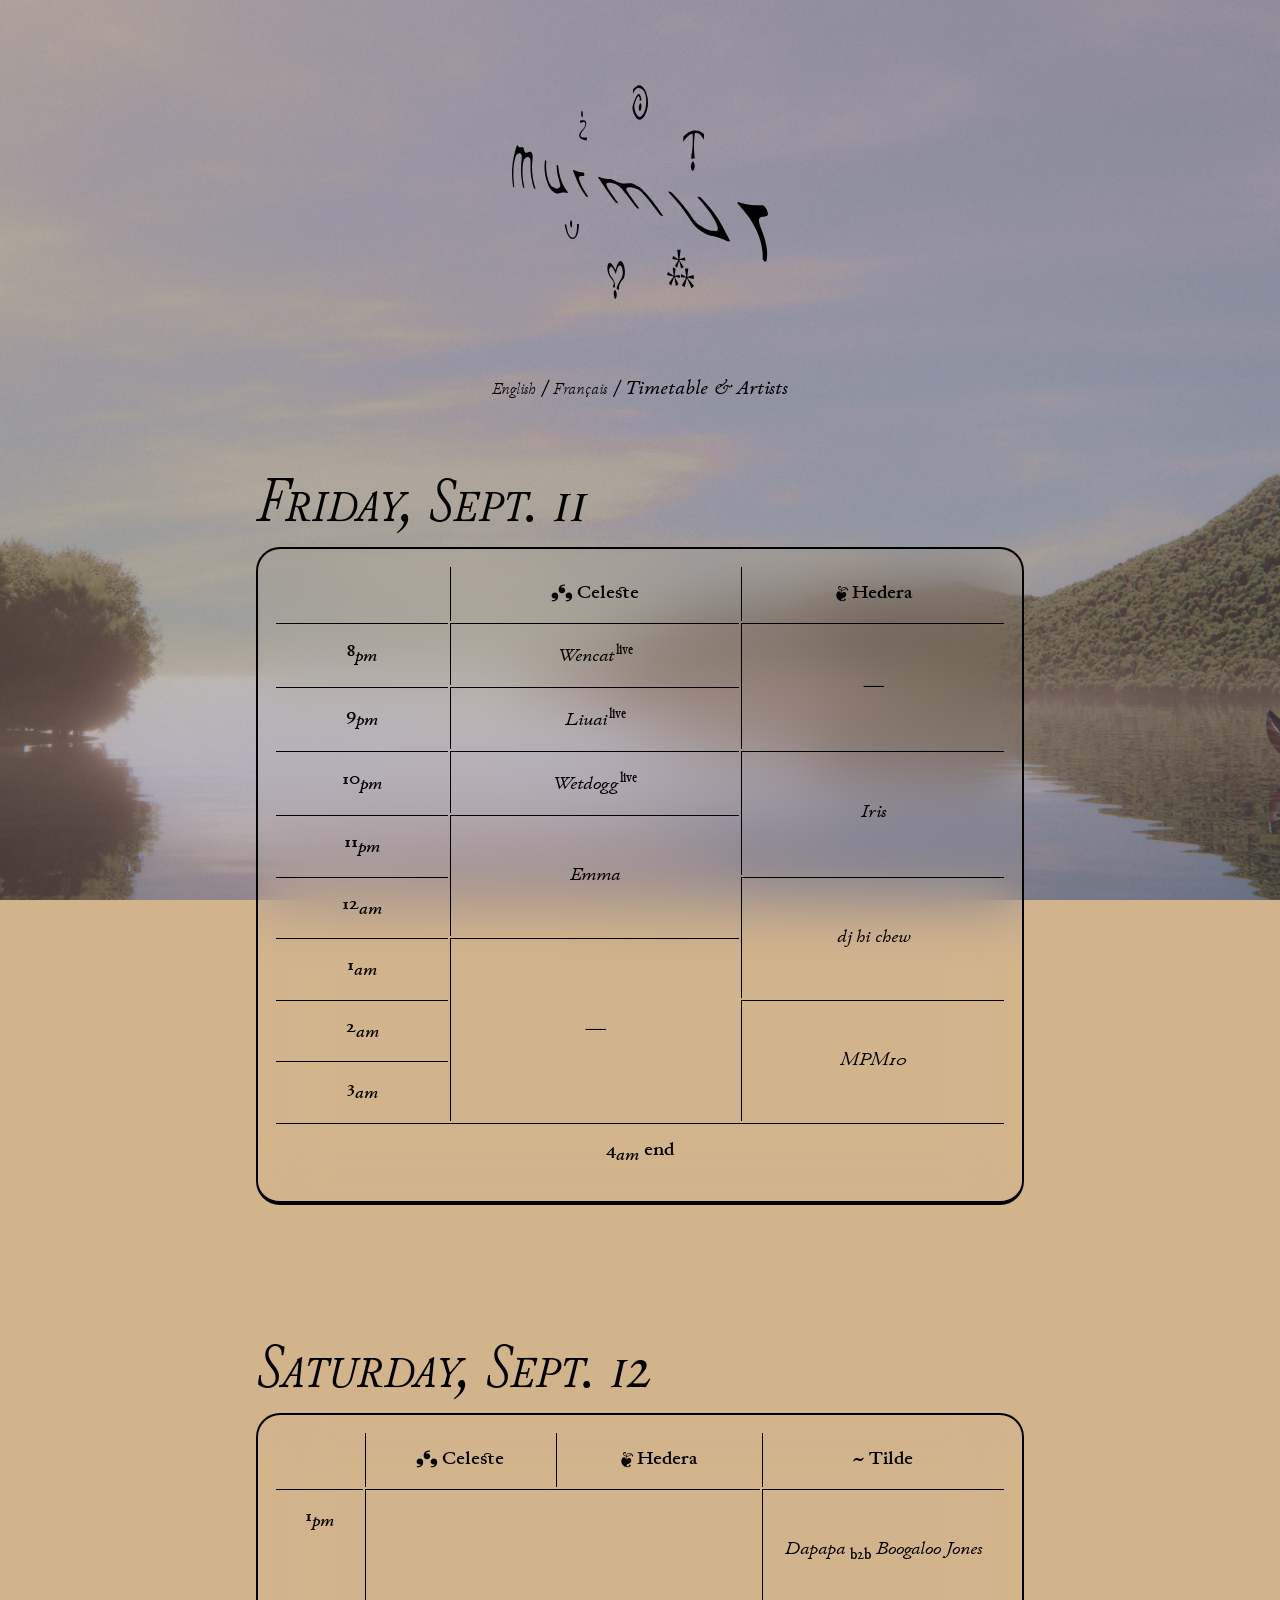
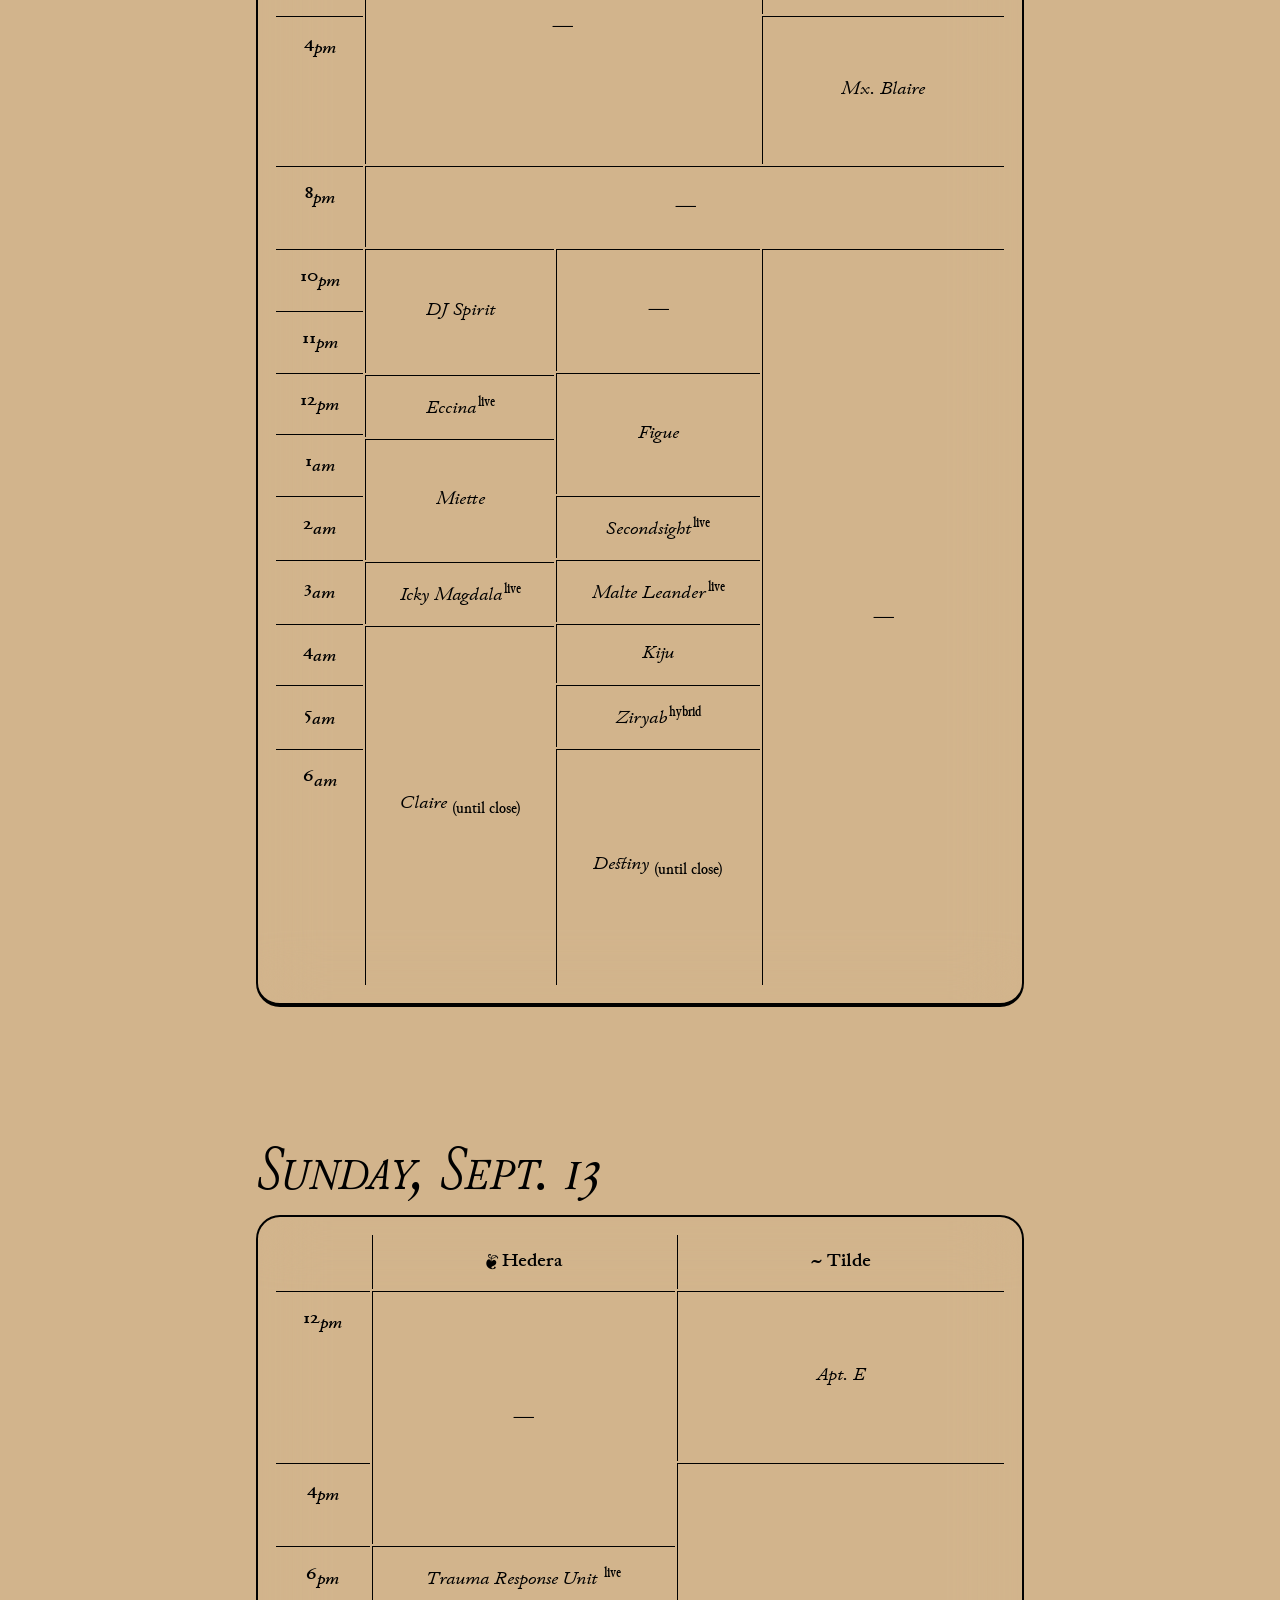
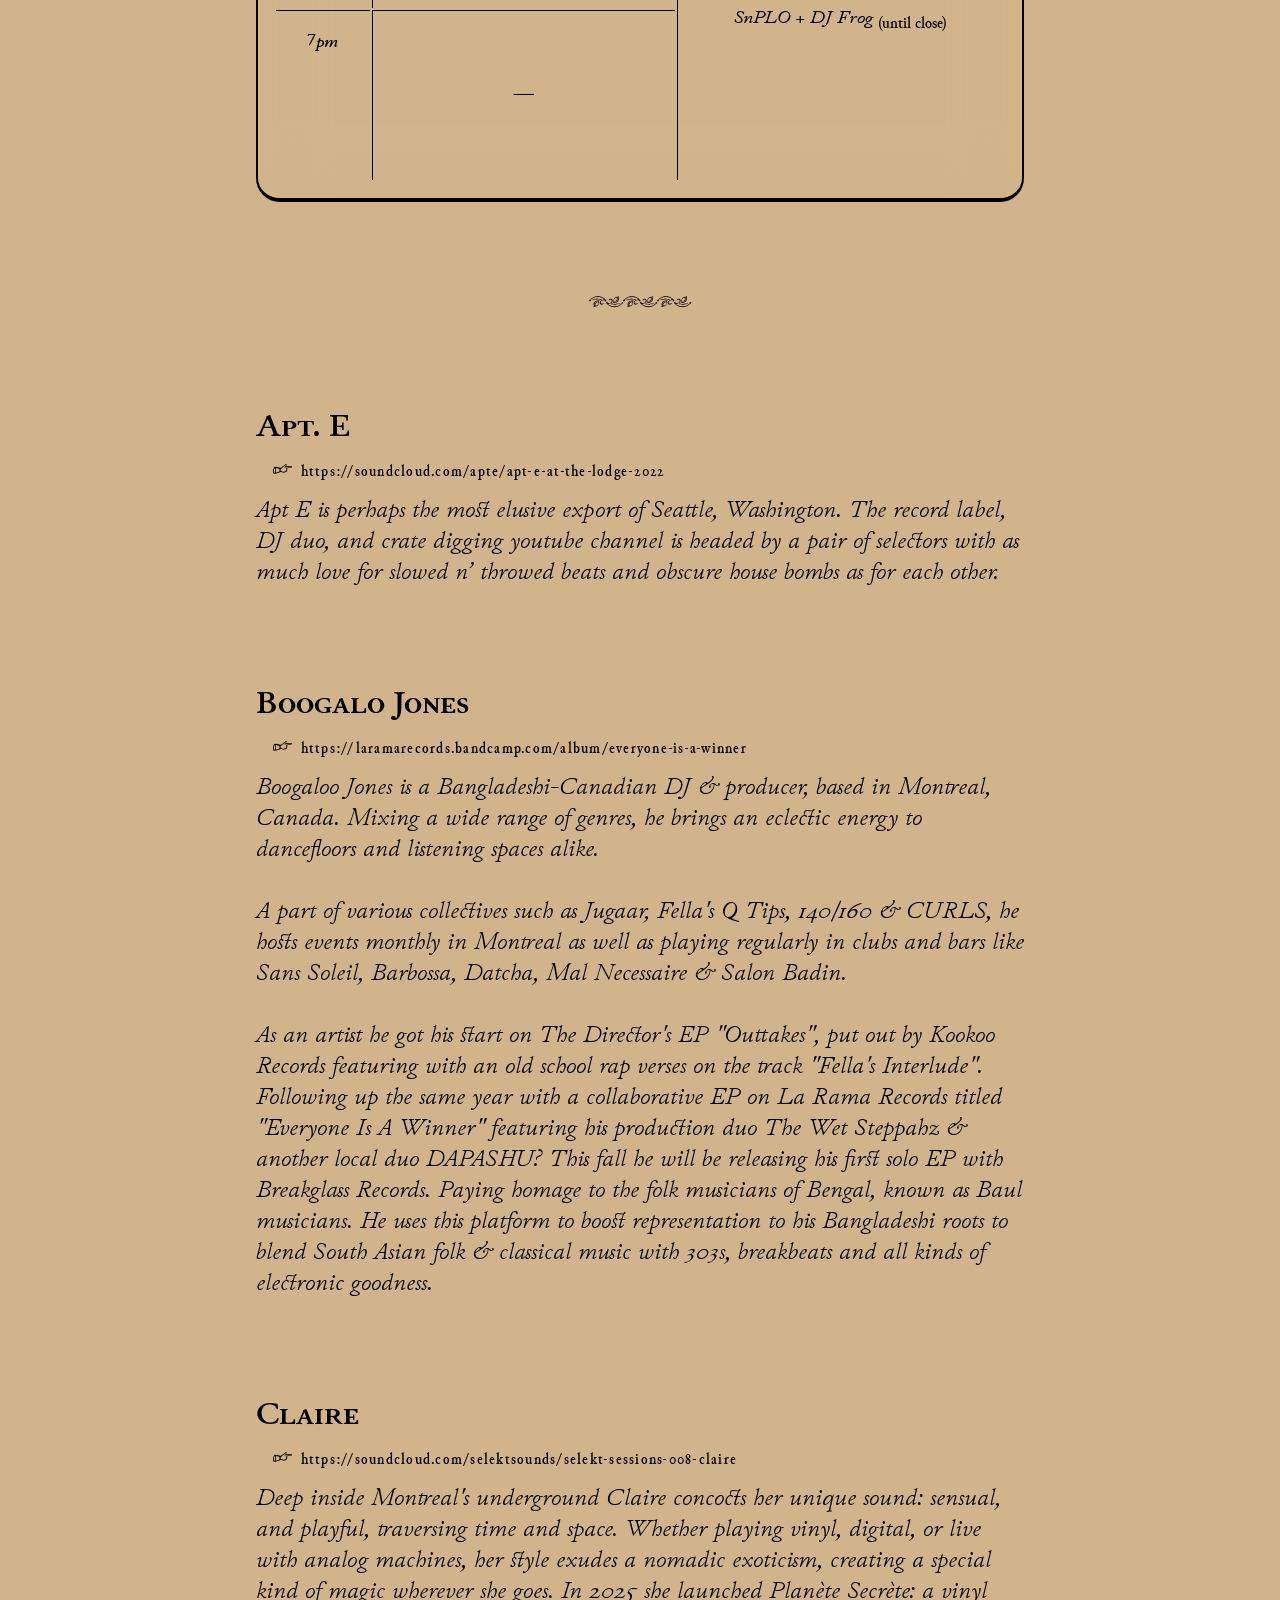
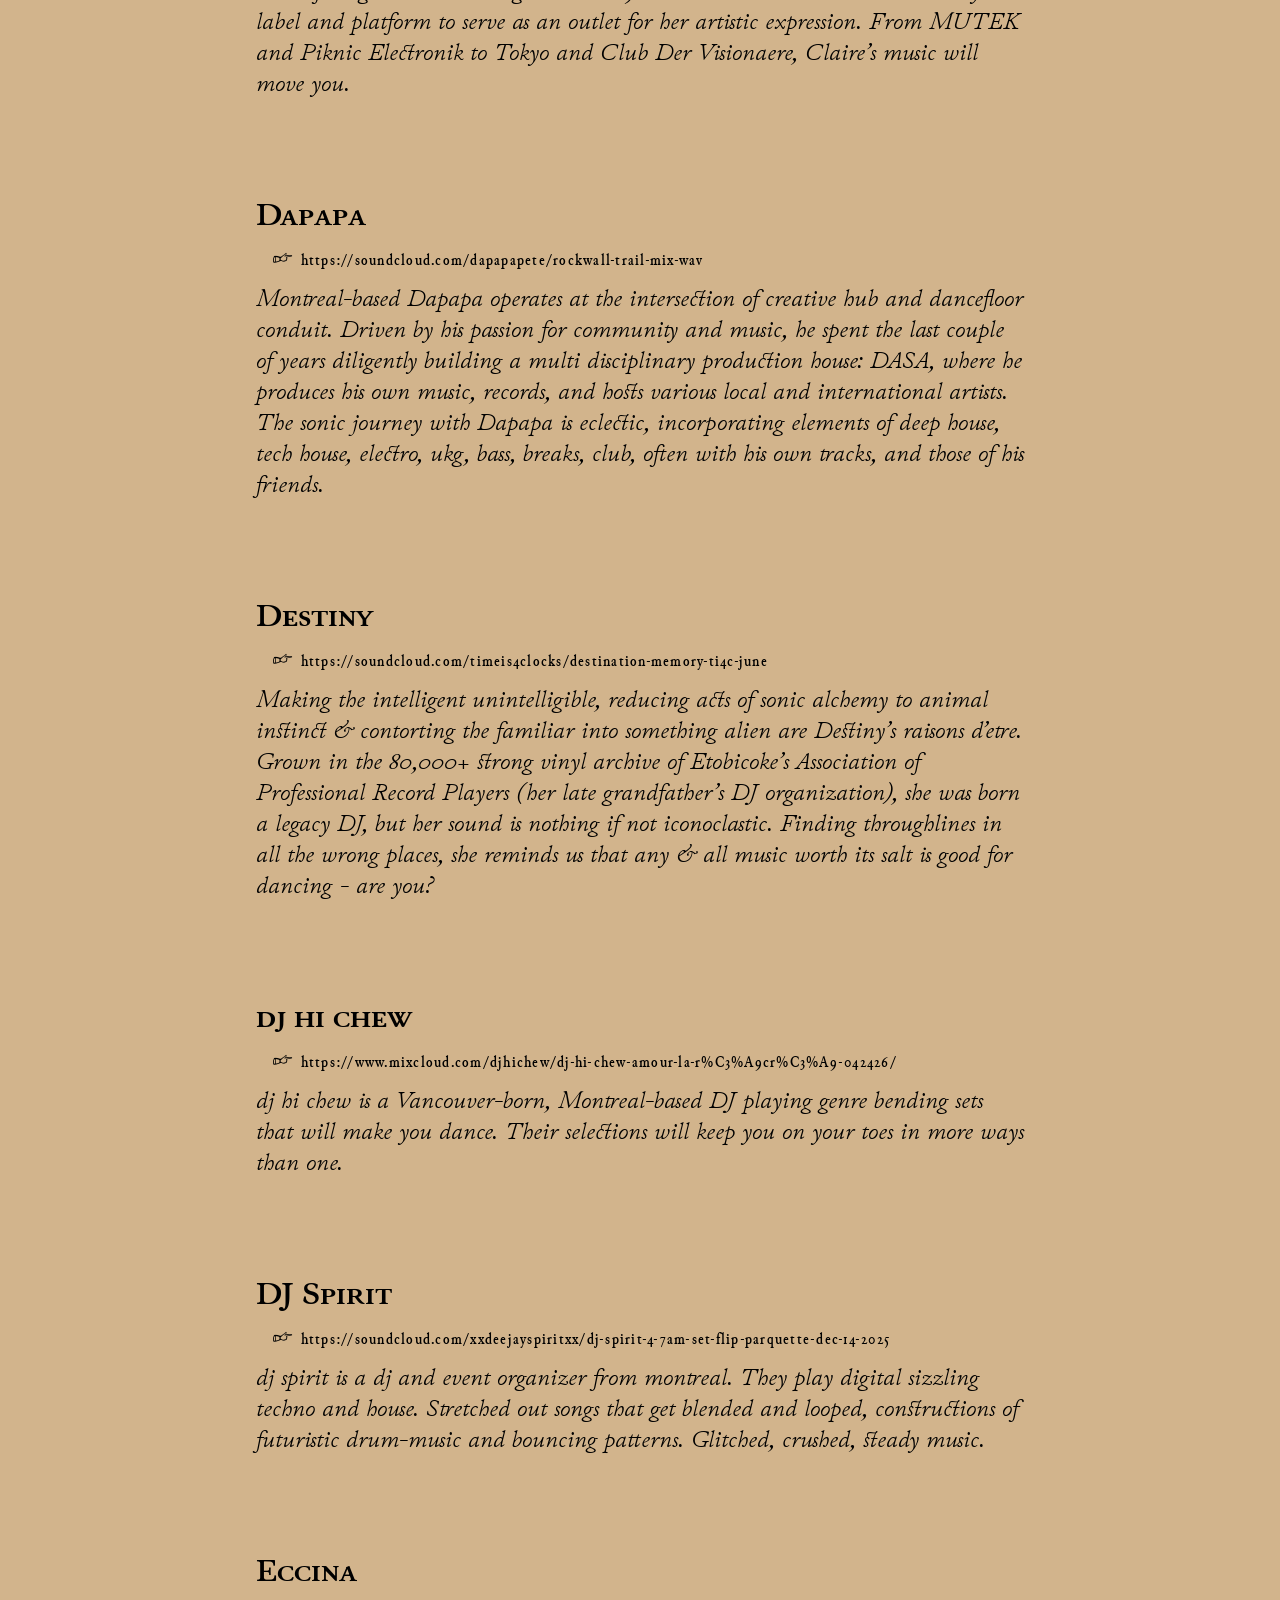
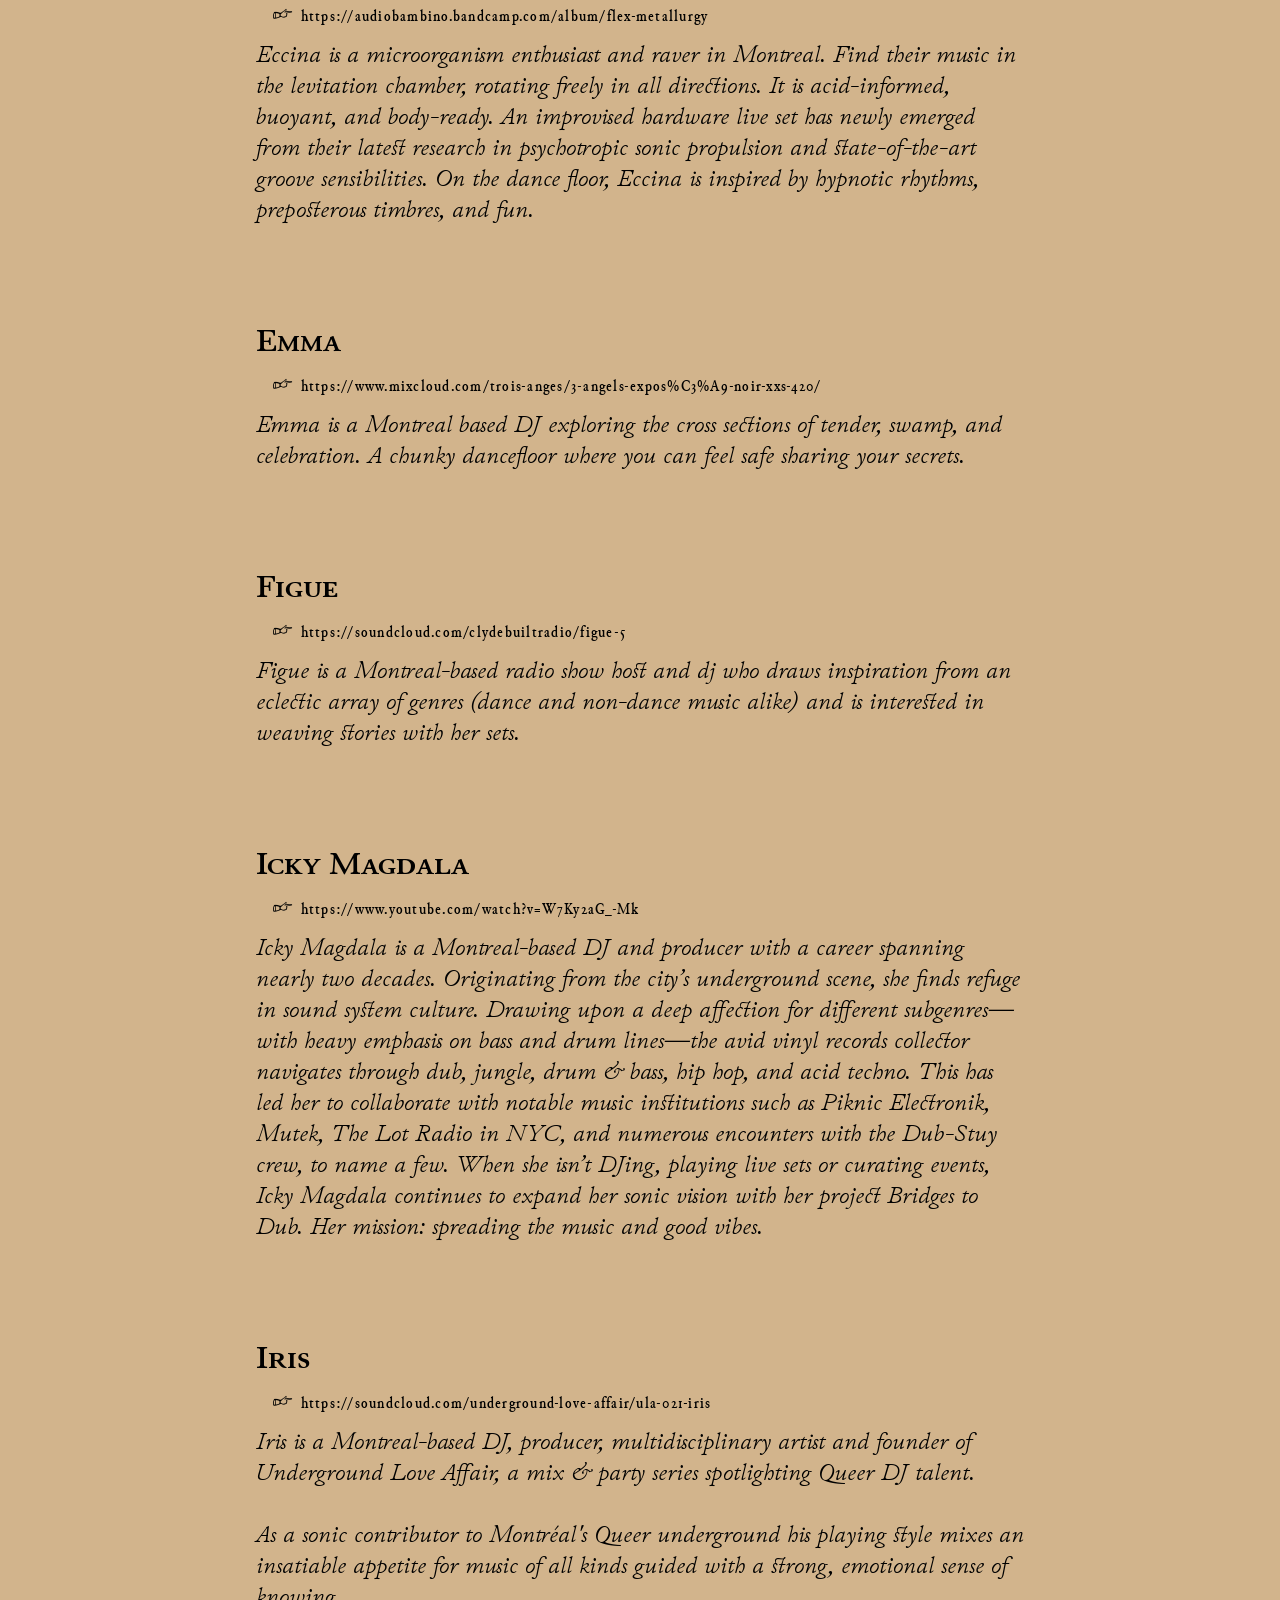
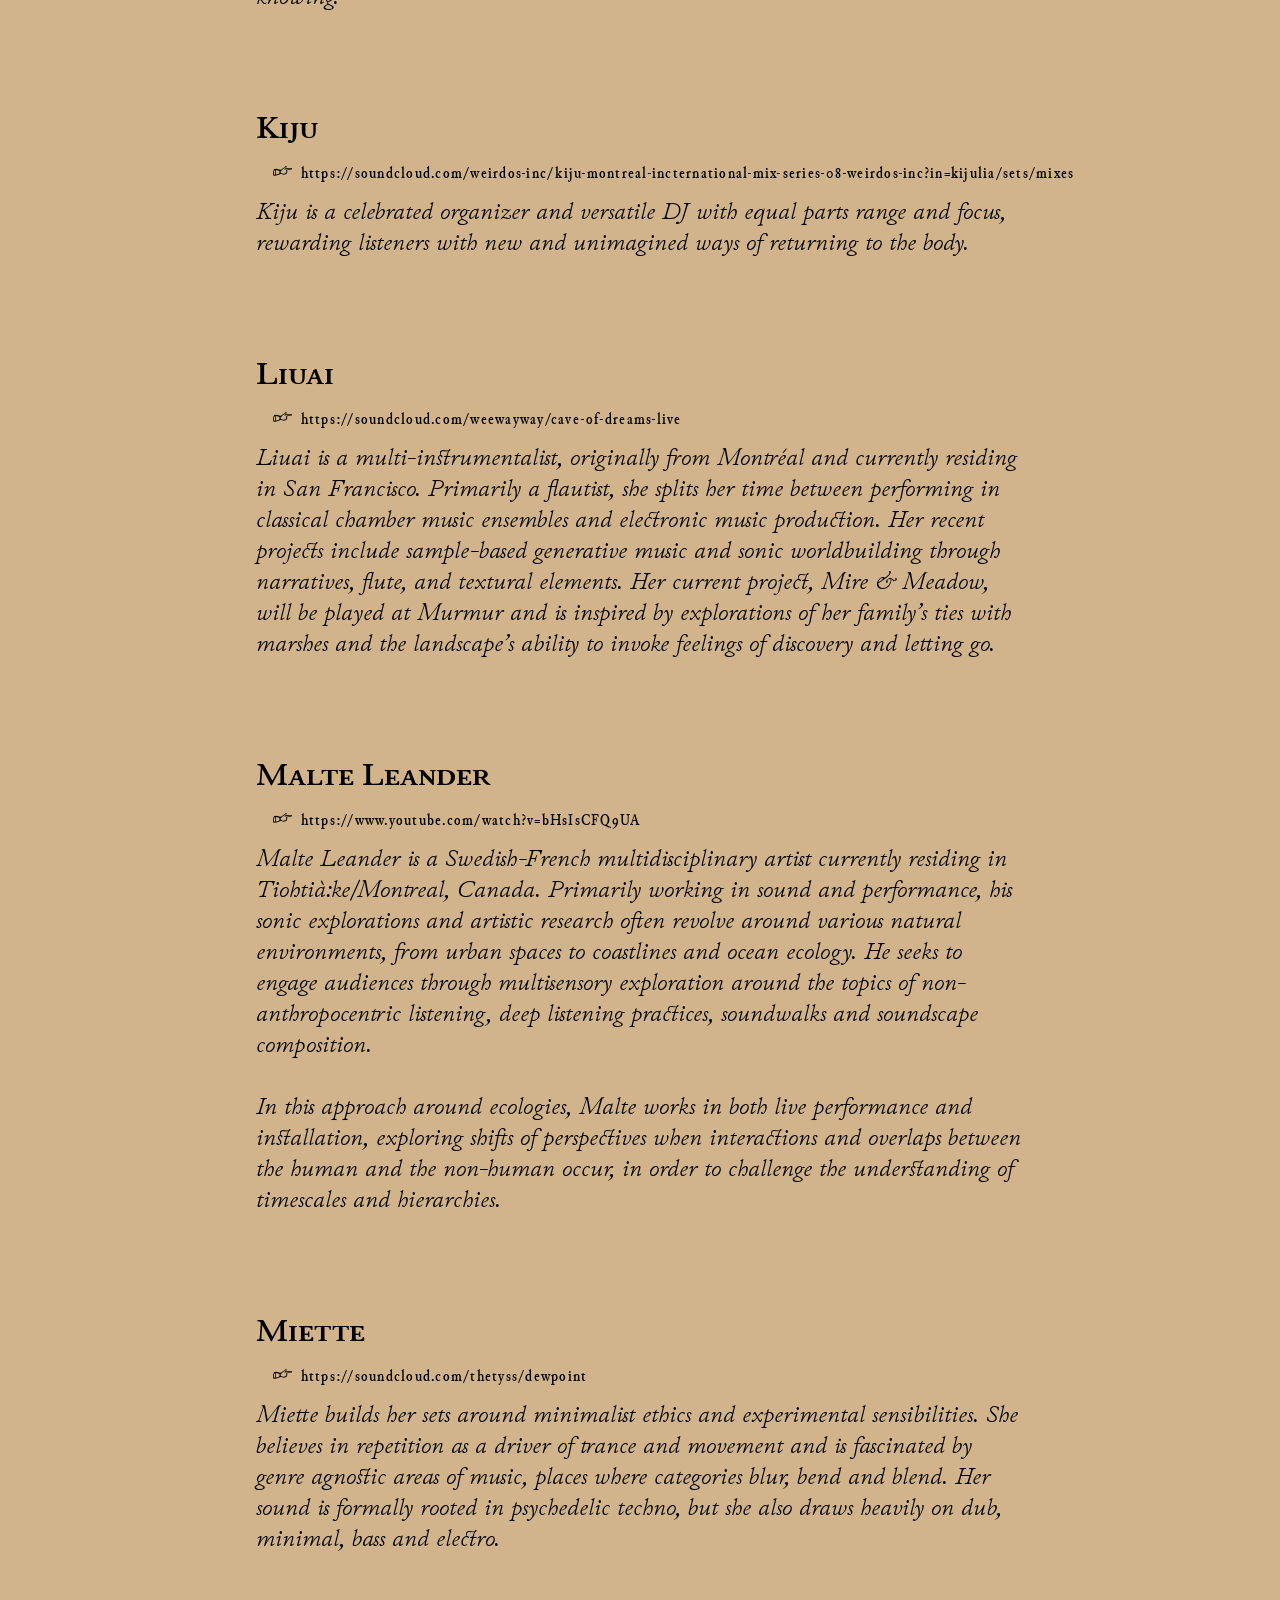
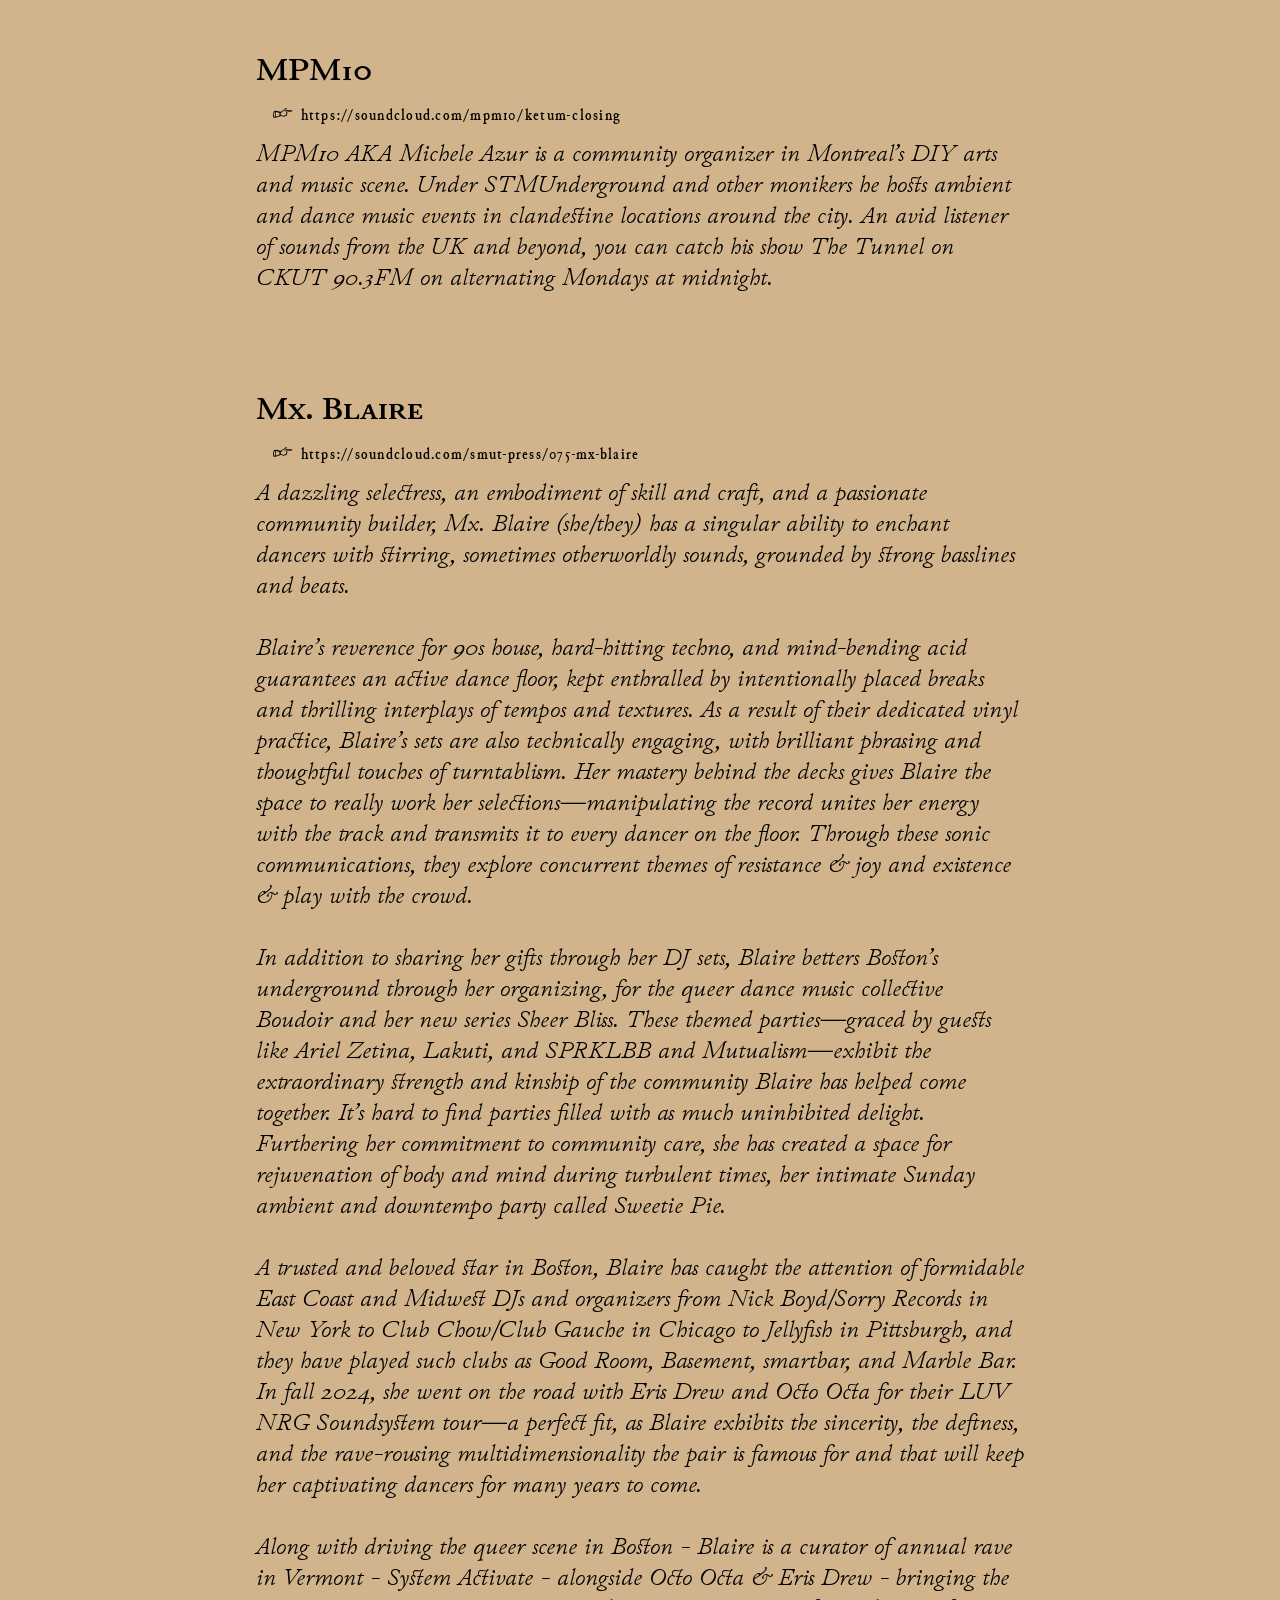
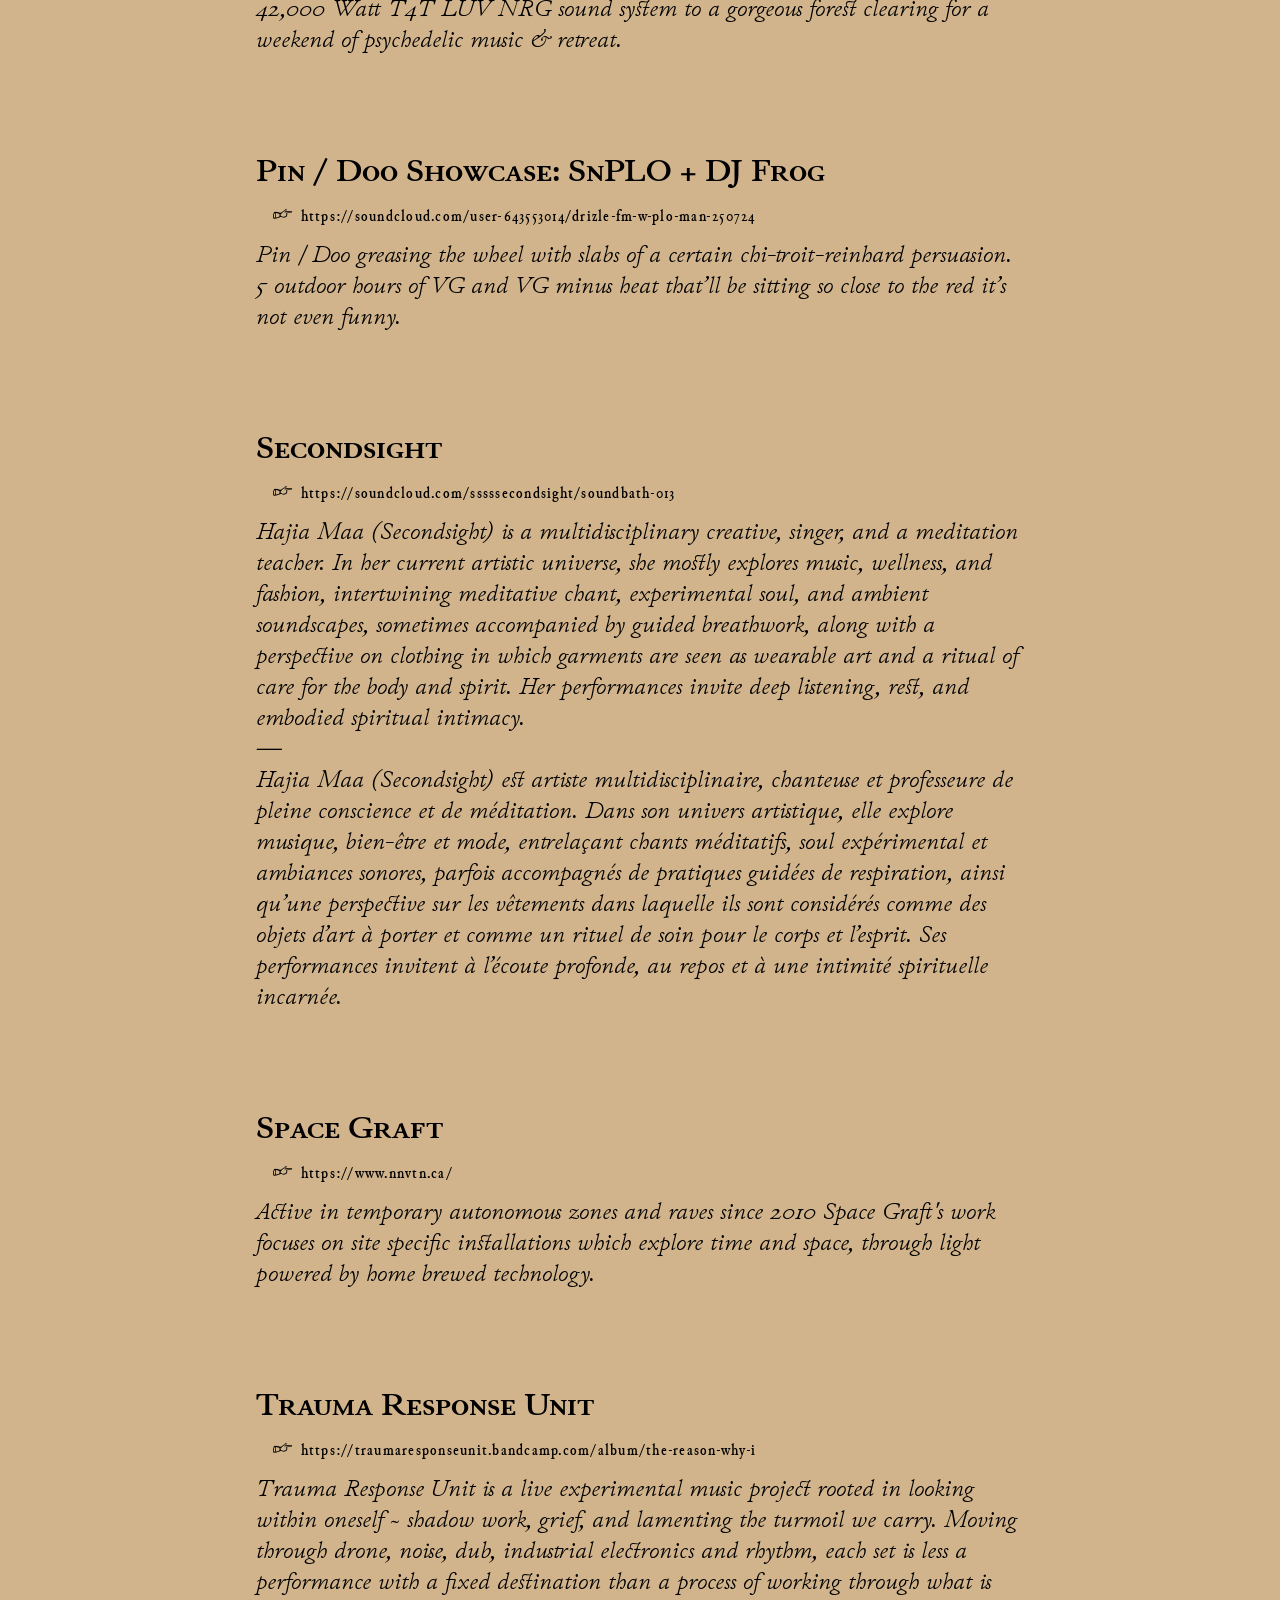
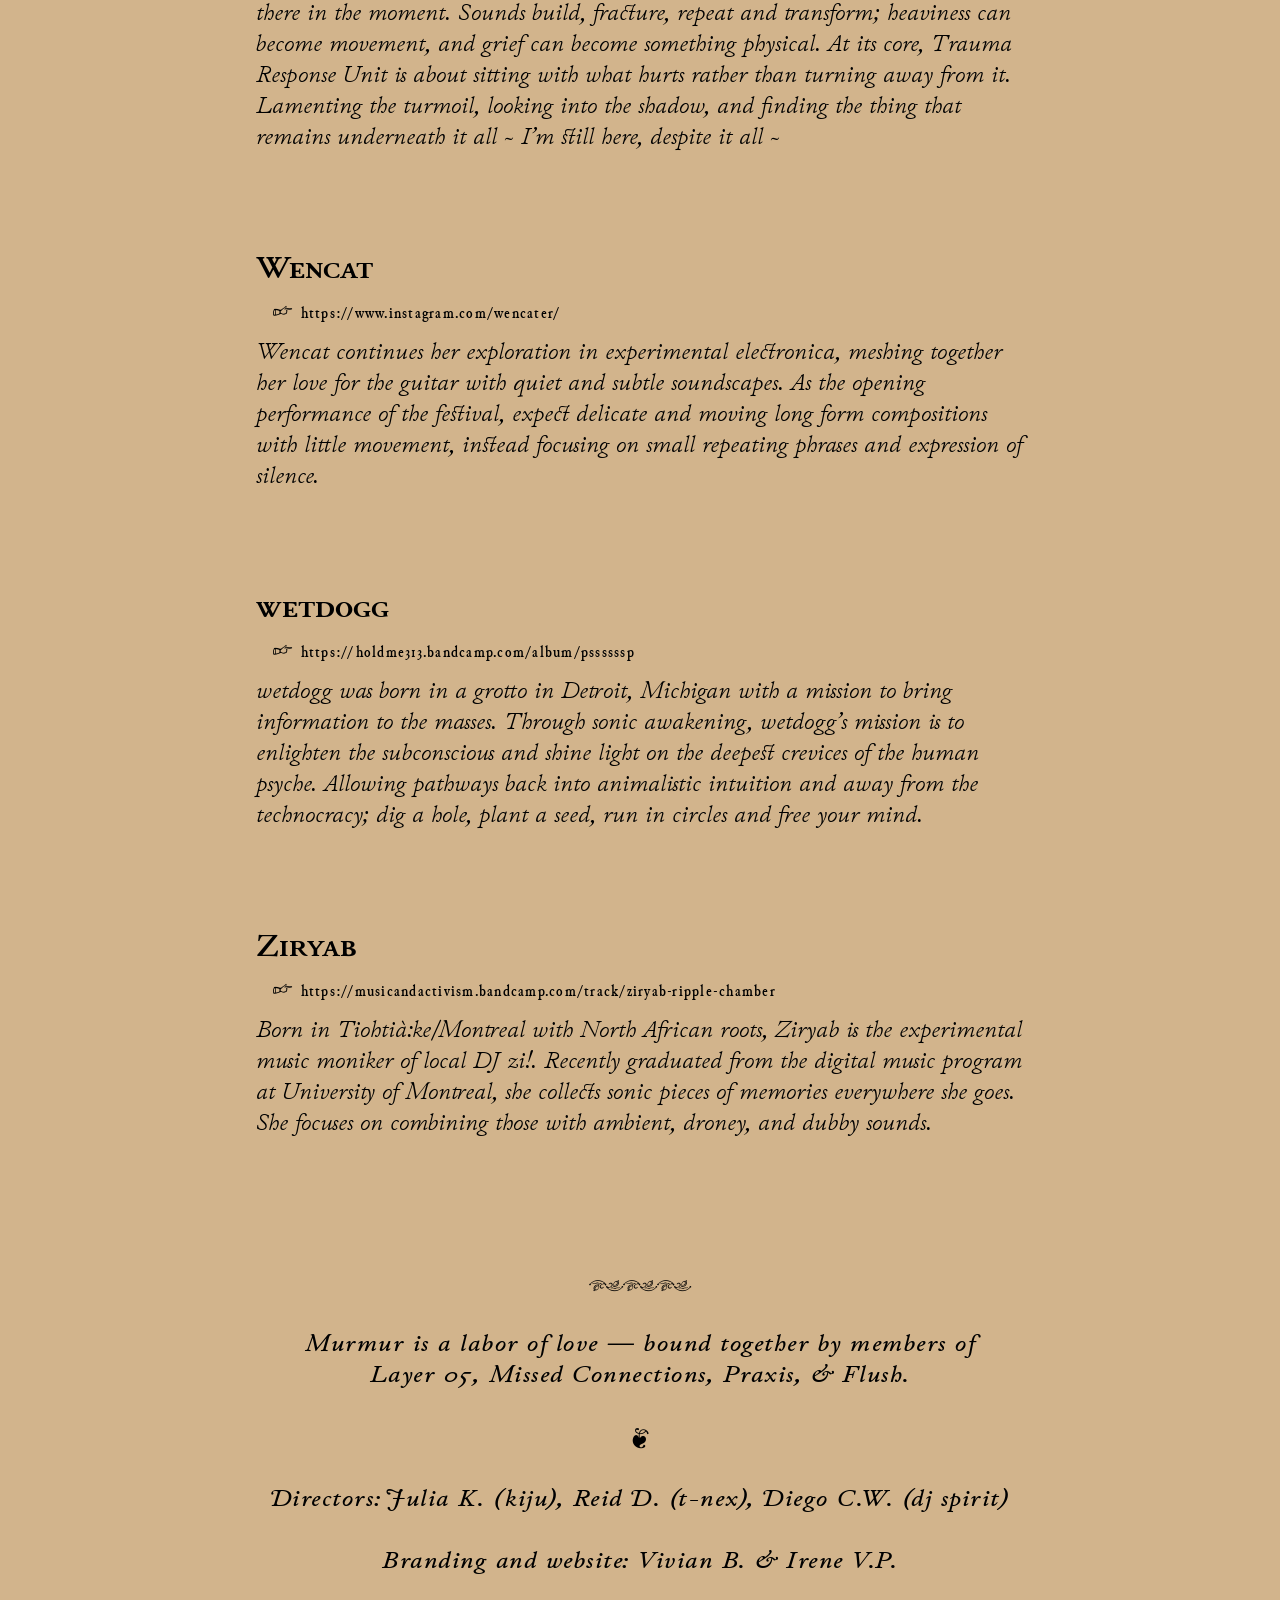
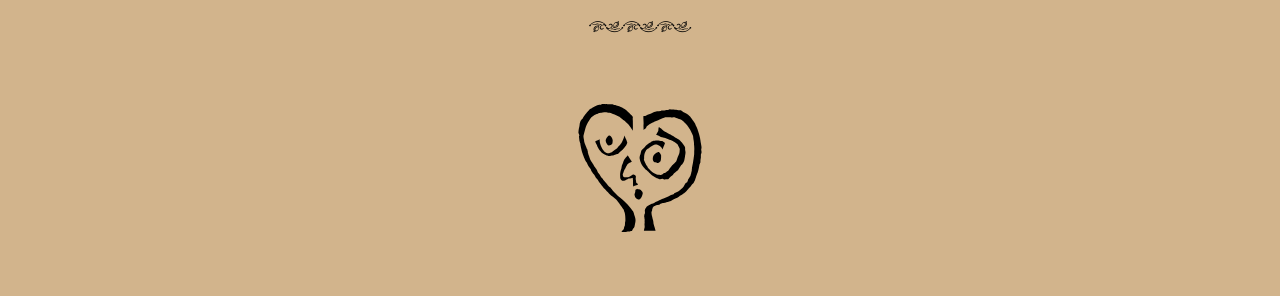
==== artists.html @ c3106d89 "renamed lineup.html -> artists.html" ====
<!DOCTYPE html>
<html lang="en">
  <head>
      <!-- Google tag (gtag.js) -->
    <script async src="https://www.googletagmanager.com/gtag/js?id=G-K91BHY6N1S"></script>
    <script>
      window.dataLayer = window.dataLayer || [];
      function gtag(){dataLayer.push(arguments);}
      gtag('js', new Date());

      gtag('config', 'G-K91BHY6N1S');
    </script>
    <meta charset="utf-8">
    <meta name="viewport" content="width=device-width, initial-scale=1">
    <link rel="stylesheet" type="text/css" href="style.css">
    <link rel="stylesheet" type="text/css" href="main.css">
    <title>Murmur</title>
    <link rel="icon" type="image/x-icon" href="./icons/guy.svg">
  </head>
  <body>

    <div class="content">
      <img class="logo" src="murmur_logo.svg">
      <main>

      <div class="lang-select"><br><a href="./en.html">English</a> / <a href="./fr.html">Français</a> / Timetable &amp; Artists</div>



      <div class="heading">Friday, Sept. 11</div>


      <div style="overflow-x: auto;">
        <table>
          <tr>
            <td></td>
            <th>❟❛❟ Celeste</th>
            <th>❦ Hedera</th>
          </tr>
          <tr>
            <th>8<sub>pm</sub></th>
            <td><a class="cell-link" href="#wencat">Wencat<sup>live</sup></a></td>
            <td rowspan="2">—</td>
          </tr>
          <tr>
            <th>9<sub>pm</sub></th>
            <td><a class="cell-link" href="#liuai">Liuai<sup>live</sup></a></td>
          </tr>
          <tr>
            <th>10<sub>pm</sub></th>
            <td><a class="cell-link" href="#wetdogg">Wetdogg<sup>live</sup></a></td>
            <td rowspan="2"><a class="cell-link" href="#iris">Iris</a></td>
          </tr>
          <tr>
            <th>11<sub>pm</sub></th>
            <td rowspan="2"><a class="cell-link" href="#emma">Emma</a></td>
          </tr>
          <tr>
            <th>12<sub>am</sub></th>
            <td rowspan="2"><a class="cell-link" href="#dj-hi-chew">dj hi chew</a></td>
          </tr>
          <tr>
            <th>1<sub>am</sub></th>
            <td rowspan="3">—</td>
          </tr>
          <tr>
            <th>2<sub>am</sub></th>
            <td rowspan="2"><a class="cell-link" href="#mpm10">MPM10</td>
          </tr>
          <tr>
            <th>3<sub>am</sub></th>
          </tr>
          <tr>
            <th colspan="3">4<sub>am</sub> end</th>
          </tr>
        </table>
      </div>

      <br><br><br>



      <div class="heading">Saturday, Sept. 12</div>


      <div style="overflow-x: auto;">
        <table>
          <tr>
            <td></td>
            <th>❟❛❟ Celeste</th>
            <th>❦ Hedera</th>
            <th>~ Tilde</th>
          </tr>
          <tr>
            <th>1<sub>pm</sub><br><br><br><br></th>
            <td rowspan="2" colspan="2">—</td>
            <td><a href="#dapapa">Dapapa</a> <sub>b2b</sub> <a href="#boogalo-jones">Boogaloo Jones</a></td>
          </tr>
          <tr>
            <th>4<sub>pm</sub><br><br><br><br><br></th>
            <td><a class="cell-link" href="#mx-blaire">Mx. Blaire</a></td>
          </tr>
          <tr>
            <th>8<sub>pm</sub><br><br></th>
            <td colspan="3">—</td>
          </tr>
          <tr>
            <th>10<sub>pm</sub></th>
            <td rowspan="3"><a class="cell-link" href="#dj-spirit">DJ Spirit</a></td>
            <td rowspan="2">—</td>
            <td rowspan="13">—</td>
          </tr>
          <tr>
            <th>11<sub>pm</sub></th>
          </tr>
          <tr>
            <th rowspan="2">12<sub>pm</sub></th>
            <td rowspan="4"><a class="cell-link" href="#figue">Figue</td>
          </tr>
          <tr>
            <td rowspan="2"><a class="cell-link" href="#eccina">Eccina<sup>live</sup></a></td>
          </tr>
          <tr>
            <th rowspan="2">1<sub>am</sub></th>
          </tr>
          <tr>
            <td rowspan="3"><a class="cell-link" href="#miette">Miette</a></td>
          </tr>
          <tr>
            <th rowspan="1">2<sub>am</sub></th>
            <td rowspan="1"><a class="cell-link" href="#secondsight">Secondsight<sup>live</sup></a></td>
          </tr>
          <tr>
            <th rowspan="2">3<sub>am</sub></th>
            <td rowspan="2"><a class="cell-link" href="#malte-leander">Malte Leander<sup>live</sup></a></td>
          </tr>
          <tr>
            <td rowspan="2"><a class="cell-link" href="#icky-magdala">Icky Magdala<sup>live</sup></a></td>
          </tr>
          <tr>
            <th rowspan="2">4<sub>am</sub></th>
            <td rowspan="2"><a class="cell-link" href="#kiju">Kiju</a></td>
          </tr>
          <tr>
            <td rowspan="3"><a class="cell-link" href="#claire">Claire <sub>(until close)</sub></a></td>
          </tr>
          <tr>
            <th rowspan="1">5<sub>am</sub></th>
            <td rowspan="1"><a class="cell-link" href="#ziryab">Ziryab<sup>hybrid</sup></a></td>
          </tr>
          <tr>
            <th rowspan="1">6<sub>am</sub><br><br><br><br><br><br><br><br><br></th>
            <td rowspan="1"><a class="cell-link" href="#destiny">Destiny <sub>(until close)</sub></a></td>
          </tr>

        </table>
      </div>

      <br><br><br>

      <div class="heading">Sunday, Sept. 13</div>


      <div style="overflow-x: auto;">
        <table>
          </tr>
            <td></td>
            <th>❦ Hedera</th>
            <th>~ Tilde</th>
          </tr>
          <tr>
            <th>12<sub>pm</sub><br><br><br><br><br><br></th>
            <td rowspan="2">—</td>
            <td><a class="cell-link" href="#apt-e">Apt. E</a></td>
          </tr>
          <tr>
            <th>4<sub>pm</sub><br><br></th>
            <td rowspan="3"><a class="cell-link" href="#snplo-dj-frog">SnPLO + DJ Frog <sub>(until close)</sub></a></td>
          </tr>
          <tr>
            <th>6<sub>pm</sub></th>
            <td><a class="cell-link" href="#trauma-response-unit">Trauma Response Unit <sup>live</sup></a></td>
          </tr>
          <tr>
            <th>7<sub>pm</sub><br><br><br><br><br><br></th>
            <td>—</td>
          </tr>
        </table>
      </div>

      <div class="ornm">
          <br><br><br><br>
          ghghgh
      </div>

      <div id="artists">
        <h3 id="apt-e">Apt. E</h3>
        <a href="https://soundcloud.com/apte/apt-e-at-the-lodge-2022">https://soundcloud.com/apte/apt-e-at-the-lodge-2022</a>
        <p>Apt E is perhaps the most elusive export of Seattle, Washington. The record label, DJ duo, and crate digging youtube channel is headed by a pair of selectors with as much love for slowed n’ throwed beats and obscure house bombs as for each other.</p>

        <h3 id="boogalo-jones">Boogalo Jones</h3>
        <a href="https://laramarecords.bandcamp.com/album/everyone-is-a-winner">https://laramarecords.bandcamp.com/album/everyone-is-a-winner</a>
        <p>Boogaloo Jones is a Bangladeshi-Canadian DJ &amp; producer, based in Montreal, Canada. Mixing a wide range of genres, he brings an eclectic energy to dancefloors and listening spaces alike.
        <br><br>
        A part of various collectives such as Jugaar,
        Fella's Q Tips, 140/160 &amp; CURLS, he hosts events monthly in Montreal as well as playing regularly in clubs and bars like Sans Soleil, Barbossa, Datcha, Mal Necessaire &amp; Salon Badin.
        <br><br>
        As an artist he got his start on The Director's EP "Outtakes", put out by Kookoo Records featuring with an old school rap verses on the track "Fella's Interlude". Following up the same year with a collaborative EP on La Rama Records titled "Everyone Is A Winner" featuring his production duo The Wet Steppahz &amp; another local duo DAPASHU? This fall he will be releasing his first solo EP with Breakglass Records. Paying homage to the folk musicians of Bengal, known as Baul musicians. He uses this platform to boost representation to his Bangladeshi roots to blend South Asian folk &amp; classical music with 303s, breakbeats and all kinds of electronic goodness. </p>

        <h3 id="claire">Claire</h3>
        <a href="https://soundcloud.com/selektsounds/selekt-sessions-008-claire">https://soundcloud.com/selektsounds/selekt-sessions-008-claire</a>
        <p>
        Deep inside Montreal's underground Claire concocts her unique sound: sensual, and playful, traversing time and space. Whether playing vinyl, digital, or live with analog machines, her style exudes a nomadic exoticism, creating a special kind of magic wherever she goes. In 2025 she launched Planète Secrète: a vinyl label and platform to serve as an outlet for her artistic expression. From MUTEK and Piknic Electronik to Tokyo and Club Der Visionaere, Claire’s music will move you.
        </p>

        <h3 id="dapapa">Dapapa</h3>
        <a href="https://soundcloud.com/dapapapete/rockwall-trail-mix-wav">https://soundcloud.com/dapapapete/rockwall-trail-mix-wav</a>
        <p>
        Montreal-based Dapapa operates at the intersection of creative hub and dancefloor conduit. Driven by his passion for community and music, he spent the last couple of years diligently building a multi disciplinary production house: DASA, where he produces his own music, records, and hosts various local and international artists. The sonic journey with Dapapa is eclectic, incorporating elements of deep house, tech house, electro, ukg, bass, breaks, club, often with his own tracks, and those of his friends.
        </p>

        <h3 id="destiny">Destiny</h3>
        <a href="https://soundcloud.com/timeis4clocks/destination-memory-ti4c-june">https://soundcloud.com/timeis4clocks/destination-memory-ti4c-june</a>
        <p>
        Making the intelligent unintelligible, reducing acts of sonic alchemy to animal instinct &amp; contorting the familiar into something alien are Destiny’s raisons d’etre. Grown in the 80,000+ strong vinyl archive of Etobicoke’s Association of Professional Record Players (her late grandfather’s DJ organization), she was born a legacy DJ, but her sound is nothing if not iconoclastic. Finding throughlines in all the wrong places, she reminds us that any &amp; all music worth its salt is good for dancing - are you?
        </p>


        <h3 id="dj-hi-chew">dj hi chew</h3>
        <a href="https://www.mixcloud.com/djhichew/dj-hi-chew-amour-la-r%C3%A9cr%C3%A9-042426/">https://www.mixcloud.com/djhichew/dj-hi-chew-amour-la-r%C3%A9cr%C3%A9-042426/</a>
        <p>
        dj hi chew is a Vancouver-born, Montreal-based DJ playing genre bending sets that will make you dance. Their selections will keep you on your toes in more ways than one.
        </p>

        <h3 id="dj-spirit">DJ Spirit</h3>
        <a href="https://soundcloud.com/xxdeejayspiritxx/dj-spirit-4-7am-set-flip-parquette-dec-14-2025">https://soundcloud.com/xxdeejayspiritxx/dj-spirit-4-7am-set-flip-parquette-dec-14-2025</a>
        <p>
        dj spirit is a dj and event organizer from montreal. They play digital sizzling techno and house. Stretched out songs that get blended and looped, constructions of futuristic drum-music and bouncing patterns. Glitched, crushed, steady music.
        </p>

        <h3 id="eccina">Eccina</h3>
        <a href="https://audiobambino.bandcamp.com/album/flex-metallurgy">https://audiobambino.bandcamp.com/album/flex-metallurgy</a>
        <p>
        Eccina is a microorganism enthusiast and raver in Montreal. Find their music in the levitation chamber, rotating freely in all directions. It is acid-informed, buoyant, and body-ready. An improvised hardware live set has newly emerged from their latest research in psychotropic sonic propulsion and state-of-the-art groove sensibilities. On the dance floor, Eccina is inspired by hypnotic rhythms, preposterous timbres, and fun.
        </p>

        <h3 id="emma">Emma</h3>
        <a href="https://www.mixcloud.com/trois-anges/3-angels-expos%C3%A9-noir-xxs-420/">https://www.mixcloud.com/trois-anges/3-angels-expos%C3%A9-noir-xxs-420/</a>
        <p>
        Emma is a Montreal based DJ exploring the cross sections of tender, swamp, and celebration. A chunky dancefloor where you can feel safe sharing your secrets.
        </p>

        <h3 id="figue">Figue</h3>
        <a href="https://www.mixcloud.com/trois-anges/3-angels-expos%C3%A9-noir-xxs-420/">https://soundcloud.com/clydebuiltradio/figue-5</a>
        <p>
        Figue is a Montreal-based radio show host and dj who draws inspiration from an eclectic array of genres (dance and non-dance music alike) and is interested in weaving stories with her sets.
        </p>

        <h3 id="icky-magdala">Icky Magdala</h3>
        <a href="https://www.youtube.com/watch?v=W7Ky2aG_-Mk">https://www.youtube.com/watch?v=W7Ky2aG_-Mk</a>
        <p>
        Icky Magdala is a Montreal-based DJ and producer with a career spanning nearly two decades. Originating from the city’s underground scene, she finds refuge in sound system culture. Drawing upon a deep affection for different subgenres—with heavy emphasis on bass and drum lines—the avid vinyl records collector navigates through dub, jungle, drum &amp; bass, hip hop, and acid techno. This has led her to collaborate with notable music institutions such as Piknic Electronik, Mutek, The Lot Radio in NYC, and numerous encounters with the Dub-Stuy crew, to name a few.
When she isn’t DJing, playing live sets or curating events, Icky Magdala continues to expand her sonic vision with her project Bridges to Dub. Her mission: spreading the music and good vibes.
        </p>

        <h3 id="iris">Iris</h3>
        <a href="https://soundcloud.com/underground-love-affair/ula-021-iris">https://soundcloud.com/underground-love-affair/ula-021-iris</a>
        <p>
        Iris is a Montreal-based DJ, producer, multidisciplinary artist and founder of Underground Love Affair, a mix &amp; party series spotlighting Queer DJ talent.
        <br><br>
As a sonic contributor to Montréal's Queer underground his playing style mixes an insatiable appetite for music of all kinds guided with a strong, emotional sense of knowing.
        </p>

        <h3 id="kiju">Kiju</h3>
        <a href="https://soundcloud.com/weirdos-inc/kiju-montreal-incternational-mix-series-08-weirdos-inc?in=kijulia/sets/mixes">https://soundcloud.com/weirdos-inc/kiju-montreal-incternational-mix-series-08-weirdos-inc?in=kijulia/sets/mixes</a>
        <p>
        Kiju is a celebrated organizer and versatile DJ with equal parts range and focus, rewarding listeners with new and unimagined ways of returning to the body.
        </p>

        <h3 id="liuai">Liuai</h3>
        <a href="https://soundcloud.com/weewayway/cave-of-dreams-live">https://soundcloud.com/weewayway/cave-of-dreams-live</a>
        <p>
        Liuai is a multi-instrumentalist, originally from Montréal and currently residing in San Francisco. Primarily a flautist, she splits her time between performing in classical chamber music ensembles and electronic music production. Her recent projects include sample-based generative music and sonic worldbuilding through narratives, flute, and textural elements. Her current project, Mire &amp; Meadow, will be played at Murmur and is inspired by explorations of her family’s ties with marshes and the landscape’s ability to invoke feelings of discovery and letting go.
        </p>

        <h3 id="malte-leander">Malte Leander</h3>
        <a href="https://www.youtube.com/watch?v=bHsIsCFQ9UA">https://www.youtube.com/watch?v=bHsIsCFQ9UA</a>
        <p>
        Malte Leander is a Swedish-French multidisciplinary artist currently residing in Tiohtià:ke/Montreal, Canada. Primarily working in sound and performance, his sonic explorations and artistic research often revolve around various natural environments, from urban spaces to coastlines and ocean ecology. He seeks to engage audiences through multisensory exploration around the topics of non-anthropocentric listening, deep listening practices, soundwalks and soundscape composition.
        <br><br>
        In this approach around ecologies, Malte works in both live performance and installation, exploring shifts of perspectives when interactions and overlaps between the human and the non-human occur, in order to challenge the understanding of timescales and hierarchies.
        </p>

        <h3 id="miette">Miette</h3>
        <a href="https://soundcloud.com/thetyss/dewpoint">https://soundcloud.com/thetyss/dewpoint</a>
        <p>
        Miette builds her sets around minimalist ethics and experimental sensibilities. She believes in repetition as a driver of trance and movement and is fascinated by genre agnostic areas of music, places where categories blur, bend and blend. Her sound is formally rooted in psychedelic techno, but she also draws heavily on dub, minimal, bass and electro.
        </p>

        <h3 id="mpm10">MPM10</h3>
        <a href="https://soundcloud.com/mpm10/ketum-closing">https://soundcloud.com/mpm10/ketum-closing</a>
        <p>
        MPM10 AKA Michele Azur is a community organizer in Montreal’s DIY arts and music scene. Under STMUnderground and other monikers he hosts ambient and dance music events in clandestine locations around the city. An avid listener of sounds from the UK and beyond, you can catch his show The Tunnel on CKUT 90.3FM on alternating Mondays at midnight.
        </p>

        <h3 id="mx-blaire">Mx. Blaire</h3>
        <a href="https://soundcloud.com/smut-press/075-mx-blaire">https://soundcloud.com/smut-press/075-mx-blaire</a>
        <p>
        A dazzling selectress, an embodiment of skill and craft, and a passionate community builder, Mx. Blaire (she/they) has a singular ability to enchant dancers with stirring, sometimes otherworldly sounds, grounded by strong basslines and beats.
        <br><br>
        Blaire’s reverence for 90s house, hard-hitting techno, and mind-bending acid guarantees an active dance floor, kept enthralled by intentionally placed breaks and thrilling interplays of tempos and textures. As a result of their dedicated vinyl practice, Blaire’s sets are also technically engaging, with brilliant phrasing and thoughtful touches of turntablism. Her mastery behind the decks gives Blaire the space to really work her selections—manipulating the record unites her energy with the track and transmits it to every dancer on the floor. Through these sonic communications, they explore concurrent themes of resistance &amp; joy and existence &amp; play with the crowd.
        <br><br>
        In addition to sharing her gifts through her DJ sets, Blaire betters Boston’s underground through her organizing, for the queer dance music collective Boudoir and her new series Sheer Bliss. These themed parties—graced by guests like Ariel Zetina, Lakuti, and SPRKLBB and Mutualism—exhibit the extraordinary strength and kinship of the community Blaire has helped come together. It’s hard to find parties filled with as much uninhibited delight. Furthering her commitment to community care, she has created a space for rejuvenation of body and mind during turbulent times, her intimate Sunday ambient and downtempo party called Sweetie Pie.
        <br><br>
        A trusted and beloved star in Boston, Blaire has caught the attention of formidable East Coast and Midwest DJs and organizers from Nick Boyd/Sorry Records in New York to Club Chow/Club Gauche in Chicago to Jellyfish in Pittsburgh, and they have played such clubs as Good Room, Basement, smartbar, and Marble Bar. In fall 2024, she went on the road with Eris Drew and Octo Octa for their LUV NRG Soundsystem tour—a perfect fit, as Blaire exhibits the sincerity, the deftness, and the rave-rousing multidimensionality the pair is famous for and that will keep her captivating dancers for many years to come.
        <br><br>
        Along with driving the queer scene in Boston - Blaire is a curator of annual rave in Vermont - System Activate - alongside Octo Octa &amp; Eris Drew - bringing the 42,000 Watt T4T LUV NRG sound system to a gorgeous forest clearing for a weekend of psychedelic music &amp; retreat.
        </p>

        <h3 id="snplo-dj-frog">Pin / Doo Showcase: SnPLO + DJ Frog</h3>
        <a href="https://soundcloud.com/user-643553014/drizle-fm-w-plo-man-250724">https://soundcloud.com/user-643553014/drizle-fm-w-plo-man-250724</a>
        <p>
        Pin / Doo greasing the wheel with slabs of a certain chi-troit-reinhard persuasion. 5 outdoor hours of VG and VG minus heat that’ll be sitting so close to the red it’s not even funny.
        </p>

        <h3 id="secondsight">Secondsight</h3>
        <a href="https://soundcloud.com/sssssecondsight/soundbath-013">https://soundcloud.com/sssssecondsight/soundbath-013</a>
        <p>
        Hajia Maa (Secondsight) is a multidisciplinary creative, singer, and a meditation teacher. In her current artistic universe, she mostly explores music, wellness, and fashion, intertwining meditative chant, experimental soul, and ambient soundscapes, sometimes accompanied by guided breathwork, along with a perspective on clothing in which garments are seen as wearable art and a ritual of care for the body and spirit. Her performances invite deep listening, rest, and embodied spiritual intimacy.
        <br>
        —
        <br>
        Hajia Maa (Secondsight) est artiste multidisciplinaire, chanteuse et professeure de pleine conscience et de méditation. Dans son univers artistique, elle explore musique, bien-être et mode, entrelaçant chants méditatifs, soul expérimental et ambiances sonores, parfois accompagnés de pratiques guidées de respiration, ainsi qu’une perspective sur les vêtements dans laquelle ils sont considérés comme des objets d’art à porter et comme un rituel de soin pour le corps et l’esprit. Ses performances invitent à l’écoute profonde, au repos et à une intimité spirituelle incarnée.
        </p>

        <h3 id="space-graft">Space Graft</h3>
        <a href="https://www.nnvtn.ca/">https://www.nnvtn.ca/</a>
        <p>
        Active in temporary autonomous zones and raves since 2010 Space Graft's work focuses on site specific installations which explore time and space, through light powered by home brewed technology.
        </p>

        <h3 id="trauma-response-unit">Trauma Response Unit</h3>
        <a href="https://traumaresponseunit.bandcamp.com/album/the-reason-why-i">https://traumaresponseunit.bandcamp.com/album/the-reason-why-i</a>
        <p>
        Trauma Response Unit is a live experimental music project rooted in looking within oneself ~ shadow work, grief, and lamenting the turmoil we carry.

        Moving through drone, noise, dub, industrial electronics and rhythm, each set is less a performance with a fixed destination than a process of working through what is there in the moment. Sounds build, fracture, repeat and transform; heaviness can become movement, and grief can become something physical.

        At its core, Trauma Response Unit is about sitting with what hurts rather than turning away from it.

        Lamenting the turmoil, looking into the shadow, and finding the thing that remains underneath it all ~

        I’m still here, despite it all ~
        </p>

        <h3 id="wencat">Wencat</h3>
        <a href="https://www.instagram.com/wencater/">https://www.instagram.com/wencater/</a>
        <p>
        Wencat continues her exploration in experimental electronica, meshing together her love for the guitar with quiet and subtle soundscapes. As the opening performance of the festival, expect delicate and moving long form compositions with little movement, instead focusing on small repeating phrases and expression of silence.
        </p>

        <h3 id="wetdogg">wetdogg</h3>
        <a href="https://holdme313.bandcamp.com/album/pssssssp">https://holdme313.bandcamp.com/album/pssssssp</a>
        <p>
        wetdogg was born in a grotto in Detroit, Michigan with a mission to bring information to the masses. Through sonic awakening, wetdogg’s mission is to enlighten the subconscious and shine light on the deepest crevices of the human psyche. Allowing pathways back into animalistic intuition and away from the technocracy; dig a hole, plant a seed, run in circles and free your mind.
        </p>

        <h3 id="ziryab">Ziryab</h3>
        <a href="https://musicandactivism.bandcamp.com/track/ziryab-ripple-chamber">https://musicandactivism.bandcamp.com/track/ziryab-ripple-chamber</a>
        <p>
        Born in Tiohtià:ke/Montreal with North African roots, Ziryab is the experimental music moniker of local DJ zi!. Recently graduated from the digital music program at University of Montreal, she collects sonic pieces of memories everywhere she goes. She focuses on combining those with ambient, droney, and dubby sounds.
        </p>





      </div>

      </main>
      <footer>
        <span class="ornm">
          ghghgh
        </span>
        <div class="footer">
          <br>
          Murmur is a labor of love — bound together by members of Layer&nbsp;05, Missed&nbsp;Connections, Praxis, &amp; Flush.
          <br>
          <br>
          ❦
          <br>
          <br>
          <span class="swash">D</span>irectors: <span class="swash">J</span>ulia&nbsp;K.&nbsp;(kiju), Reid&nbsp;<span class="swash">D</span>.&nbsp;(t-nex), <span class="swash">D</span>iego&nbsp;C.W.&nbsp;(dj&nbsp;spirit)
          <br>
          <br>
          Branding and website: Vivian&nbsp;B. &amp; Irene&nbsp;V.P.
          <br>
          <br>
        </div>
        <span class="ornm">
          ghghgh
        </span>
        <img class="mascot" src="./icons/guy.svg">
      </footer>
    </div>
  </body>
</html>
---- style.css ----
@font-face {
    font-family: 'JuniusX';
    src:url("./JuniusX-Regular.woff2");
    font-weight: normal;
    font-style:normal;
}
@font-face {
    font-family: 'JuniusX';
    src:url("./JuniusX-Bold.woff2");
    font-weight: bold;
    font-style:normal;
}
@font-face {
    font-family: "Junicode VF";
    src: url("JunicodeVF-Roman.woff2");
    font-style: normal;
    /*font-weight: 300 700;*/
}
@font-face {
    font-family: "Junicode VF";
    src: url("JunicodeVF-Italic.woff2");
    font-style: italic;
    /*font-weight: 300 700;*/
}


body {
    background-image: url("./bg.jpg");
    margin: 0px;
    padding: 0px;
    background-repeat: no-repeat;
    background-attachment: fixed;
    background-size: cover;
    background-position: center;

    color: black;
    background-color: tan;


    font-family: "Junicode VF", serif;

    font-variant-ligatures: discretionary-ligatures;
    font-feature-settings: "dlig";

    font-variant-numeric: oldstyle-nums proportional-nums;
    font-feature-settings: "onum", "pnum";

}




p {
    font-size: 24px;
    font-style: italic;
    font-weight: 350;
    font-stretch: 110%;


    margin-top: 0px;
}





.heading-left + p {
    margin-left: 40px;
    text-align: left;
}
.heading-right + p {
    margin-right: 40px;
    text-align: right;
}

/*
 *      p:before {
 *        content: "❧ ";
 *      }
 */

p i {
    font-style: normal;
    font-stretch: 120%;
    font-weight: 500;

    font-feature-settings: "cv10" 2;

}

p .bscaps {
    font-variant-caps: small-caps;
    font-feature-settings: "smcp";
    font-style: normal;
    font-weight: 700;
    font-stretch: 125%;
}

.swash {
    font-feature-settings: "swsh";
}

@supports ( font-variant-position: super ) {
    .sups {
        font-variant-position: super;
    }
}

@supports not ( font-variant-position: super ) {
    .sups {
        font-feature-settings: "sups";
    }
}

p .sups {
    font-style: normal;
}



a {
    color: inherit;
    text-decoration: none;
}
---- main.css ----
@font-face {
          font-family: 'JuniusX';
          src:url("./JuniusX-Regular.woff2");
          font-weight: normal;
          font-style:normal;
      }
      @font-face {
          font-family: 'JuniusX';
          src:url("./JuniusX-Bold.woff2");
          font-weight: bold;
          font-style:normal;
      }
      @font-face {
          font-family: "Junicode VF";
          src: url("JunicodeVF-Roman.woff2");
          font-style: normal;
          /*font-weight: 300 700;*/
      }
      @font-face {
          font-family: "Junicode VF";
          src: url("JunicodeVF-Italic.woff2");
          font-style: italic;
          /*font-weight: 300 700;*/
      }


      body {

          font-family: "Junicode VF", serif;

          font-variant-ligatures: discretionary-ligatures;
          font-feature-settings: "dlig";

          font-variant-numeric: oldstyle-nums proportional-nums;
          font-feature-settings: "onum", "pnum";

          padding: 0 8px;

      }


      .content {
          margin: 0 auto;
      }









      .logo {
          display: block;
          margin: 64px auto 32px;
      }

      .poster {
            width: 100%;
            margin: 64px 0px;

       }




      .icons-box {
          display: flex;
          flex-wrap: wrap;

          margin: 64px 0px 64px;

          justify-content: space-around;
      }

      .icons-box div {


          font-variant-caps: small-caps;
          font-feature-settings: "smcp";

          font-weight: 700;
          font-stretch: 75%;

          font-size: 28px;


          writing-mode: vertical-lr;
          /*
           * text-orientation: upright;
           * letter-spacing: -12px;
           */

          height: 48px;
          width: 48px;

      }

      .icons-box div > img {
          height: 48px;
          width: 48px;
          margin-bottom: 8px;
      }


      .subtitle {
          text-align: center;

          font-size: 20px;
          font-style: italic;
          font-stretch: 110%;
          font-weight: 500;


      }

      .lang-select {
          display: block;
          text-align: center;

          font-size: 20px;
          font-style: italic;
          font-stretch: 110%;
          font-weight: 500;
      }

      .lang-select a {
          font-weight: 300;
          font-size: 16px;
      }
      .lang-select a:hover {
          text-decoration: underline;
      }



      .heading {
          font-size: 42px;
          font-variant-caps: small-caps;
          font-feature-settings: "smcp";
          font-style: italic;
          font-weight: 300;
          font-stretch: 80%;


          margin-top: 64px;
          margin-bottom: 0px;
          padding: 0px;
      }

      .heading-left {
          text-align: left;
      }

      .heading-right {
          text-align: right;
      }

      .heading img {
          height: 48px;
          width: 48px;
      }
      .heading-left img {
          margin-right: 16px;
      }

      .heading-right img {
          margin-left: 16px;
      }






      .newsletter-button {
          border: 2px solid black;
          border-bottom-width: 4px;
          border-radius: 24px;
          padding: 16px;

          text-align: center;

          font-size: 36px;
          font-style: italic;
          font-weight: 500;
          font-stretch: 110%;

          font-variant-alternates: styleset(Contextual-r-rotunda);
          font-feature-settings: "ss16", "hlig";

          backdrop-filter: blur(8px);
      }

      .newsletter-button:hover {
          text-decoration: underline;
      }

      .newsletter-button:active {
      }

      .ornm {
          font-feature-settings: "ornm";
          font-size: 18px;
          text-align: center;
      }

      footer {
          font-size: 24px;
          text-align: center;
          margin-top: 128px;
          margin-bottom: 64px;
      }

      .footer {
          font-stretch: 115%;
          font-weight: 600;
          font-style: italic;
          letter-spacing: 1.5px;
      }

      .mascot {
          display: block;
          height: 128px;
          width: 128px;
          margin: 64px auto 64px;

      }



      /* === LINEUP === */

      table, th {



          padding: 12px;
      }

      table {
          border: 2px solid black;
          border-bottom-width: 4px;
          border-collapse: separate;
          backdrop-filter: blur(32px);
          border-radius: 24px;

          width: 100%;

      }

      td, th {
          border-left:solid black 1px;
          border-top:solid black 1px;

          text-align: center;
      }

      tr:first-child td {
          border-top:none;
          border-left:none;
      }
      tr:first-child th {
          border-top:none;
      }

      th:first-child {
          border-left:none;
      }


    .cell-link {
         display: block;
         padding: 16px;
         height: 100%;
    }
    td a:hover {
        text-decoration: underline;


    }


    th {
        /*font-feature-settings: "smcp";*/
        font-style: normal;
        font-weight: 700;
        font-stretch: 125%;
        font-size: 18px;
    }



    th sub {
        font-style: italic;
        font-weight: 700;
        font-stretch: 125%;
        font-size: 16px;
    }

    td {
        font-style: italic;
        font-weight: 500;
        font-stretch: 120%;
        font-size: 18px;
    }

    td sup {
        font-style: normal;
        margin-left: 2px;
        font-stretch: 75%;
    }

    td sub {
        font-style: normal;
        font-size: 16px;
        font-stretch: 90%;
    }



    #artists a {
        display: inline-block;
        white-space: nowrap;
        overflow: hidden;
        text-overflow: ellipsis;

        max-width: 90vw;

        font-size: 16px;
        padding: 8px 16px;

        vertical-align: middle;

        font-feature-settings: "";
        font-variant-ligatures: normal;
        font-stretch: 80%;
        font-weight: 500;
        letter-spacing: 1.25px;

    }

    #artists a:hover {
        text-decoration: underline;
    }

    #artists a:before {
        content: "☞ ";
        font-size: 24px;
        vertical-align: middle;
    }


    #artists h3 {
        font-feature-settings: "smcp";
        font-style: normal;
        font-size: 32px;
        font-stretch: 115%;
        font-weight: 800;

        margin: 96px 0px 0px;

    }




      @media screen and (min-width: 768px) {
          .content {
              max-width: 768px;
          }

          .heading {
              font-size: 64px;
          }

          table, th {



              padding: 16px;
          }

      }
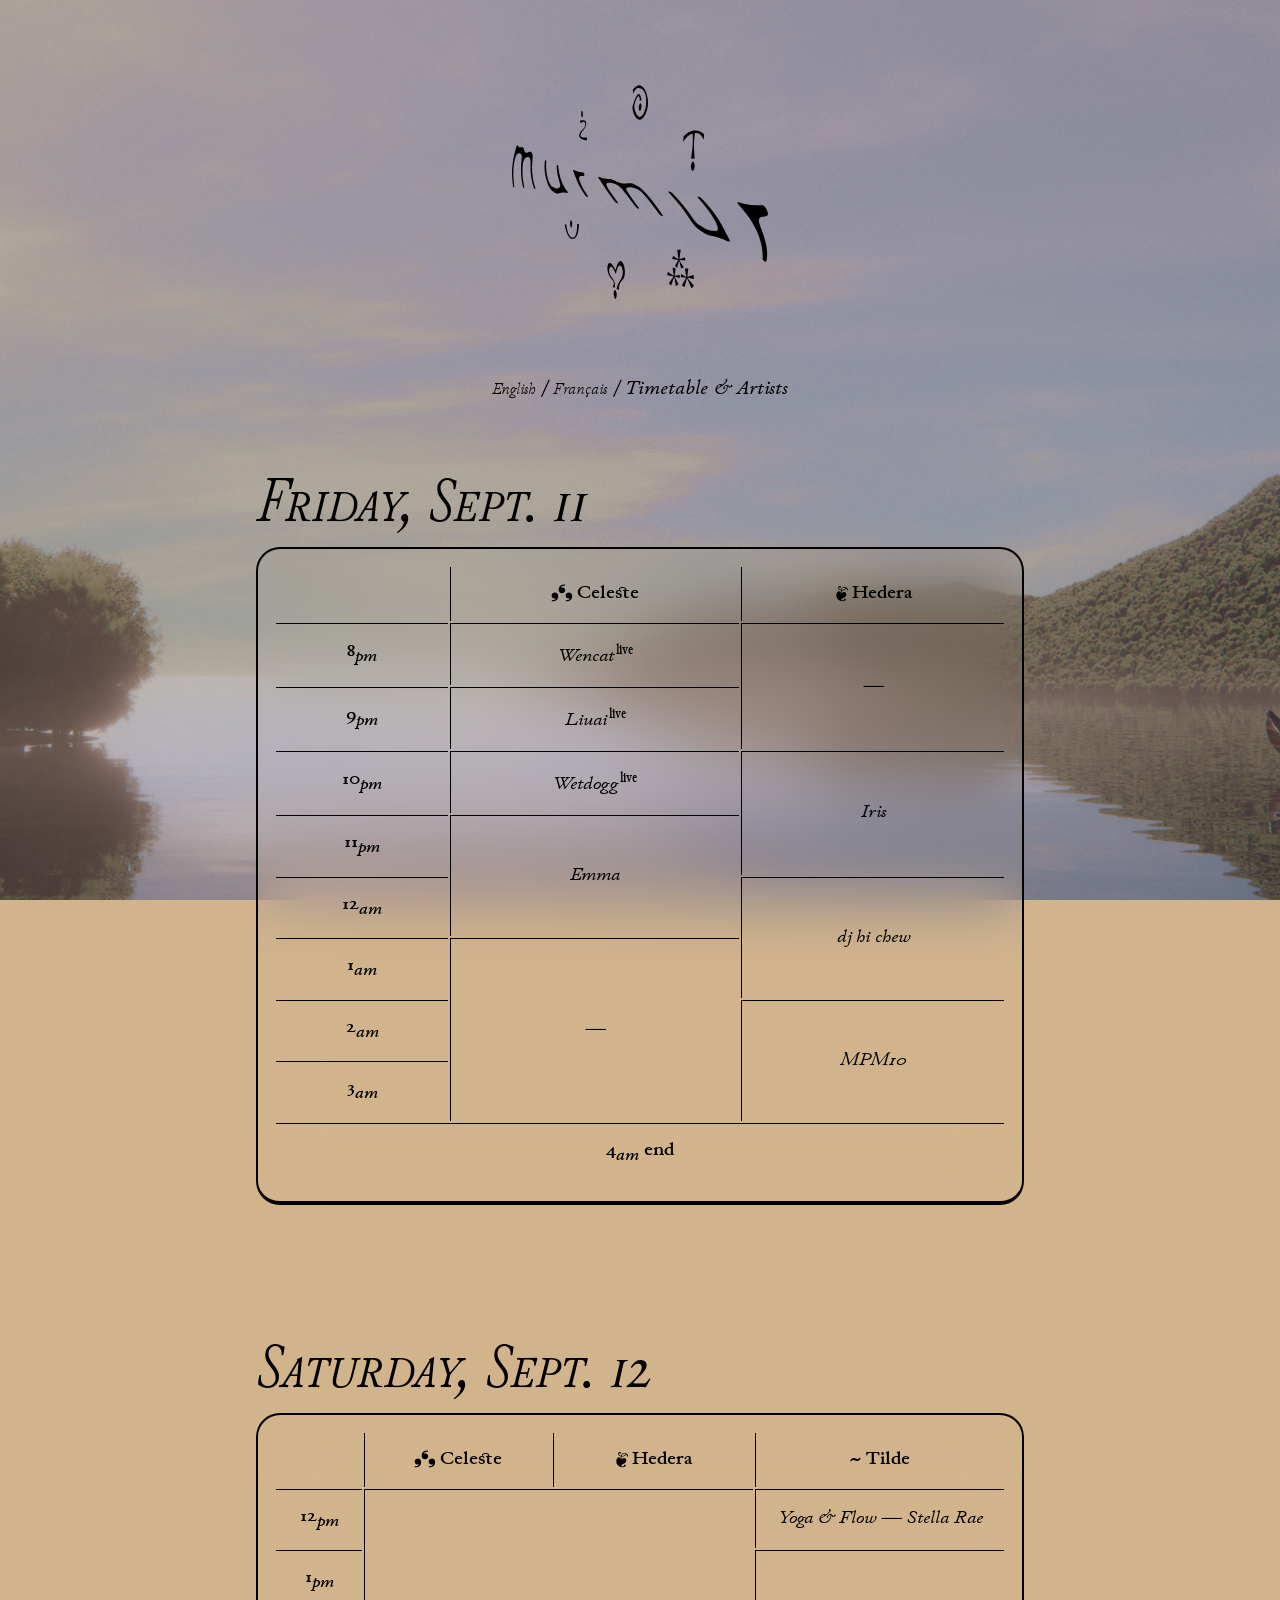
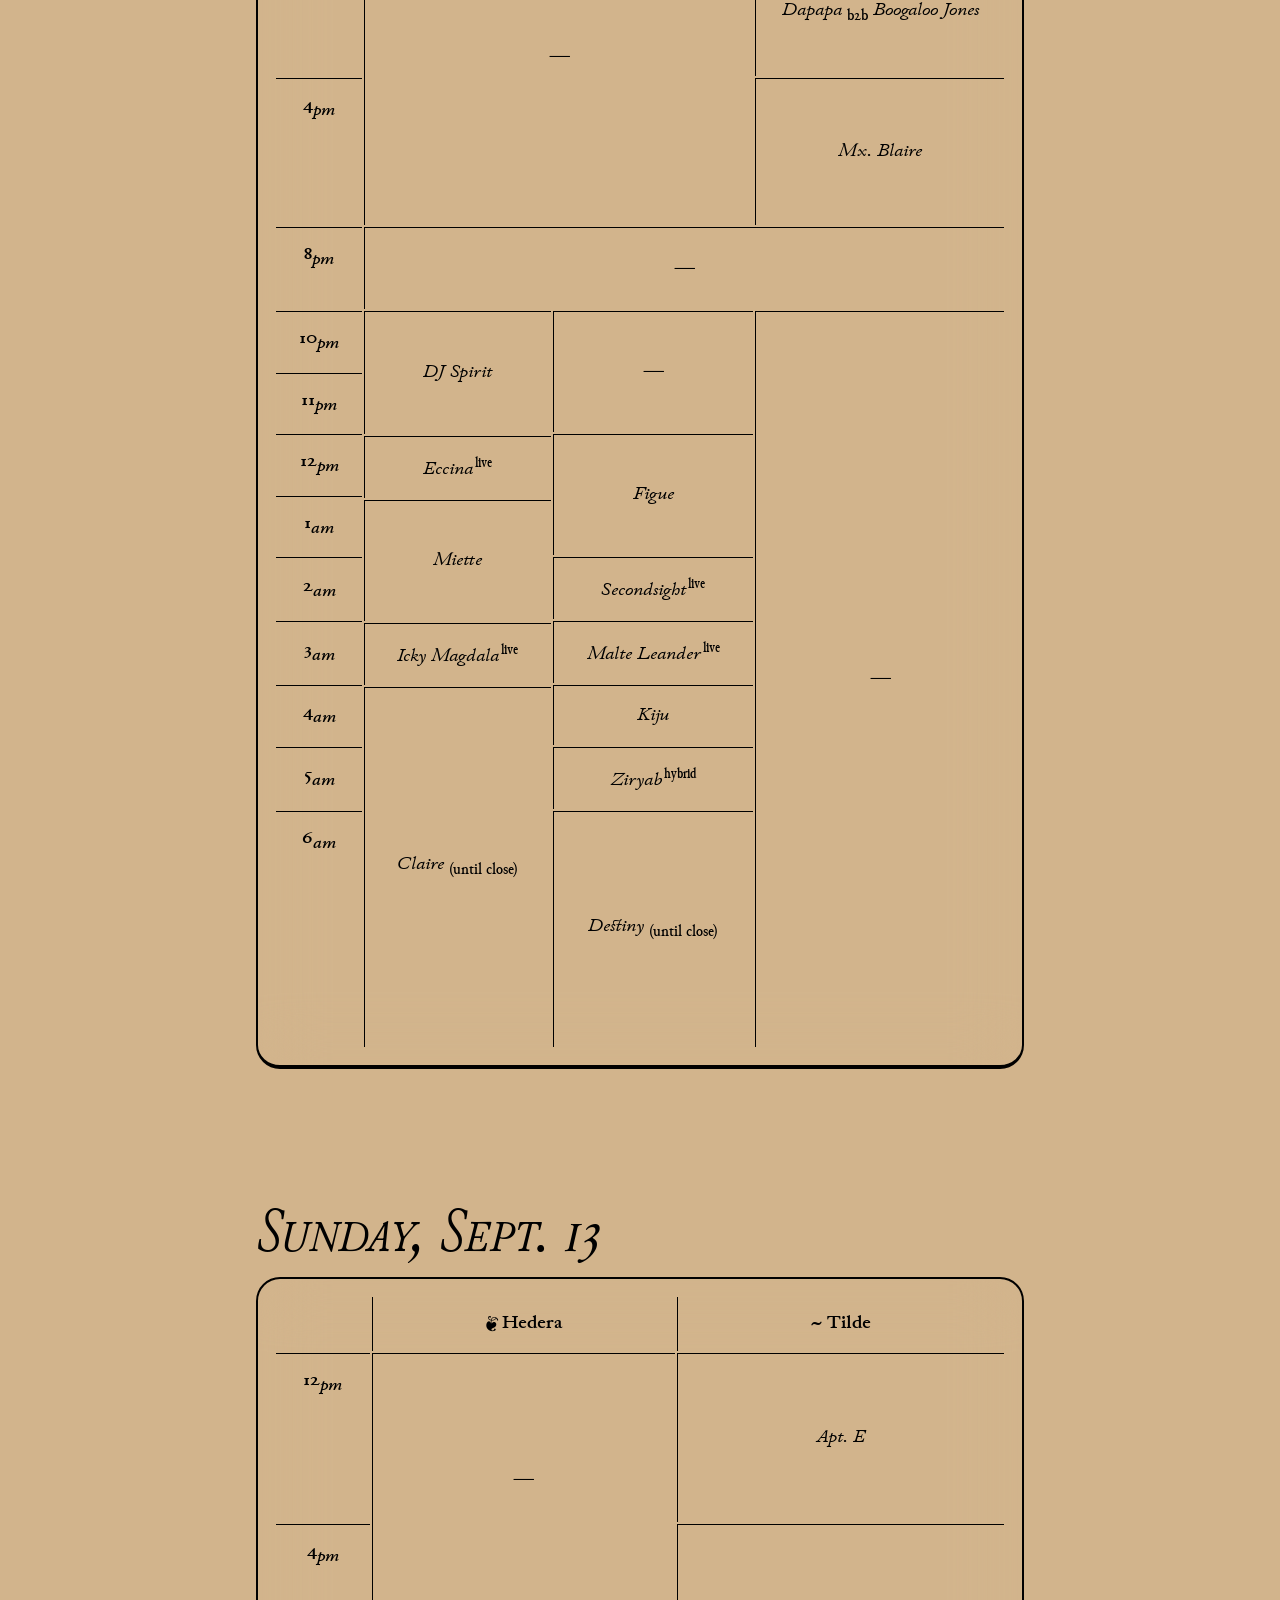
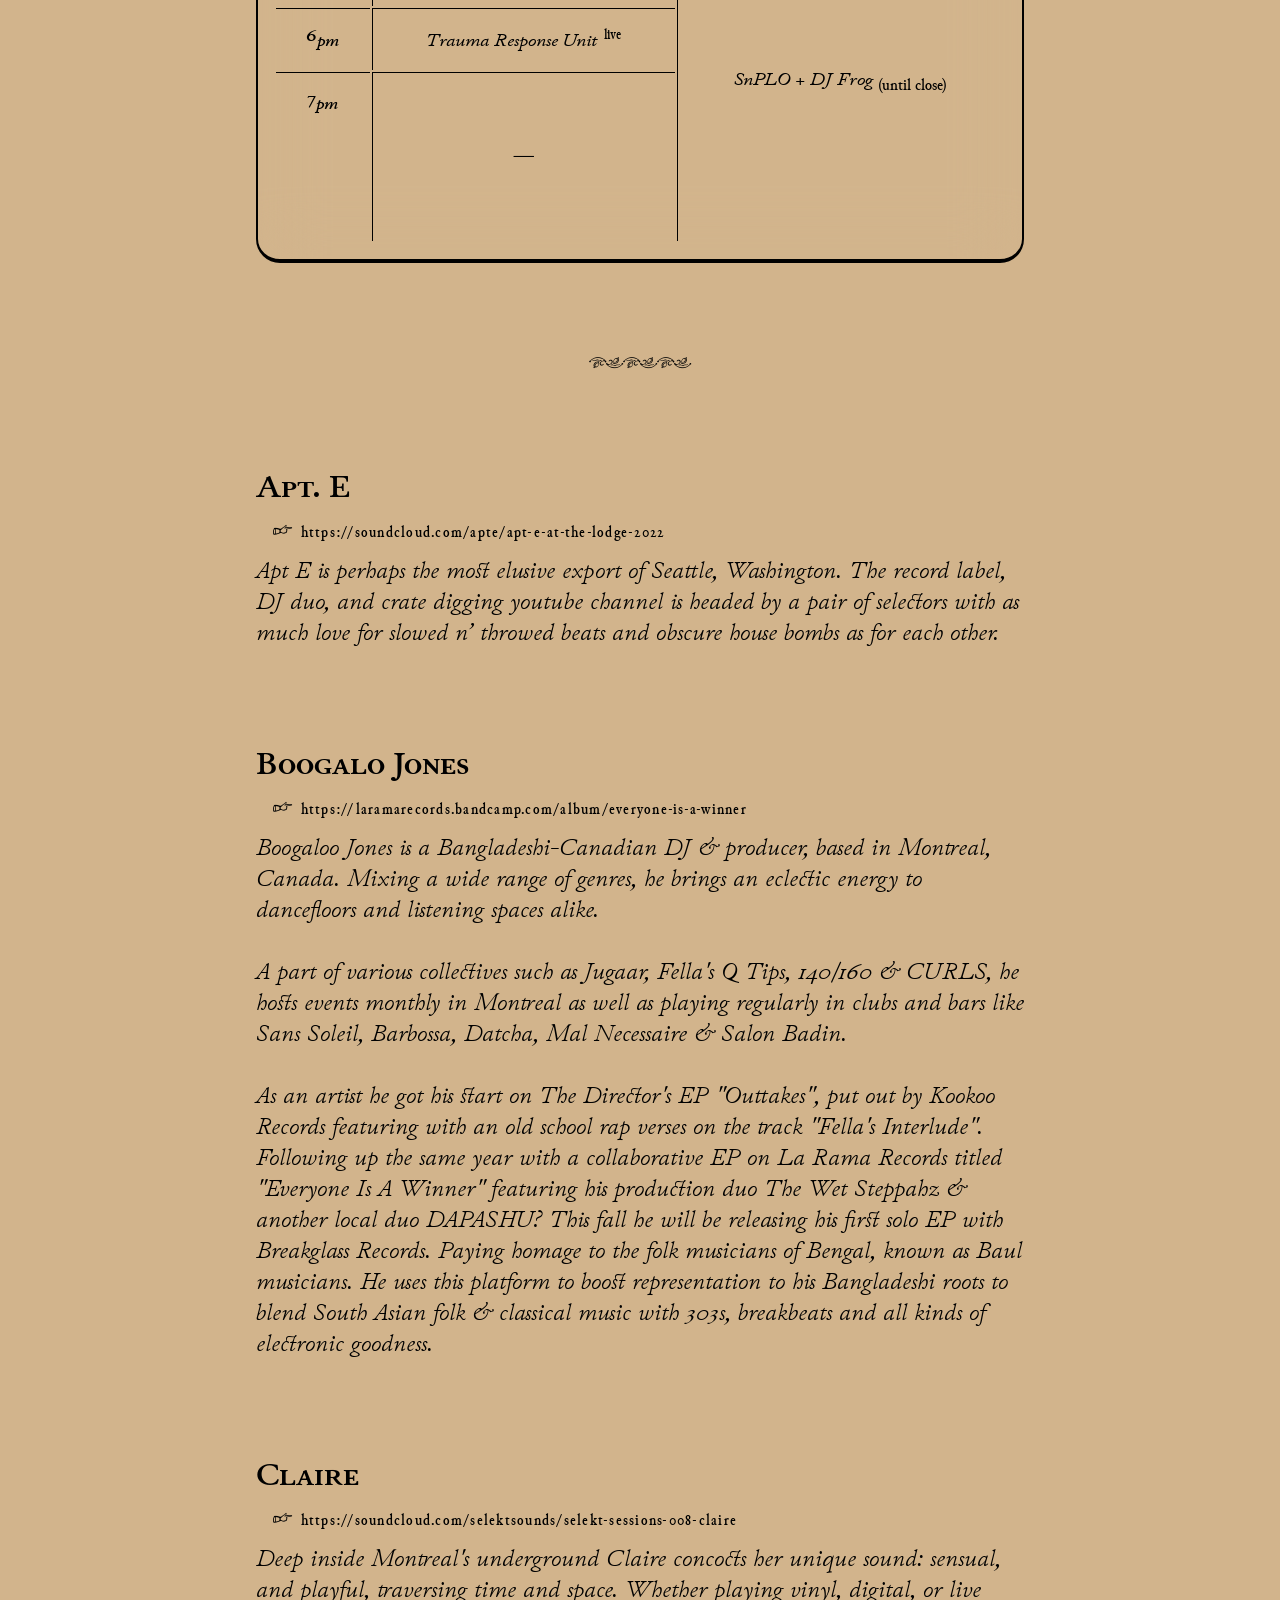
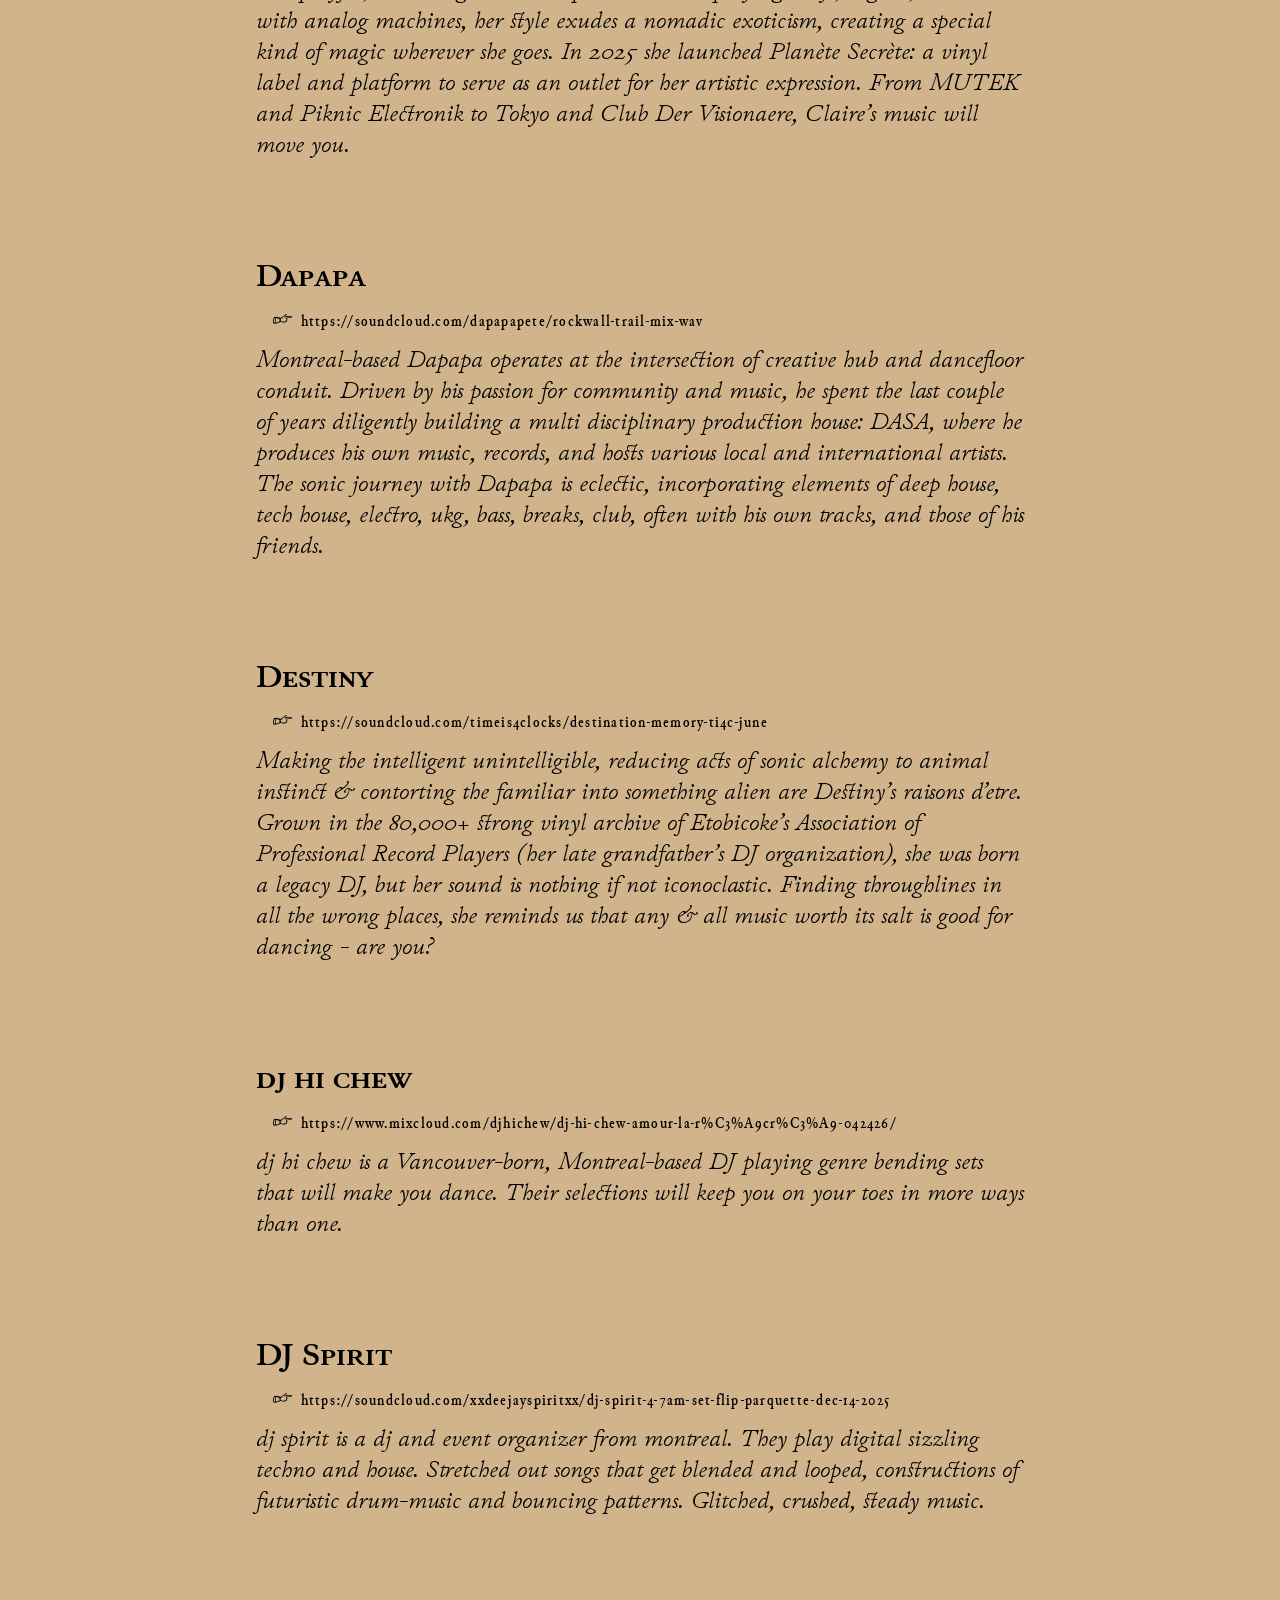
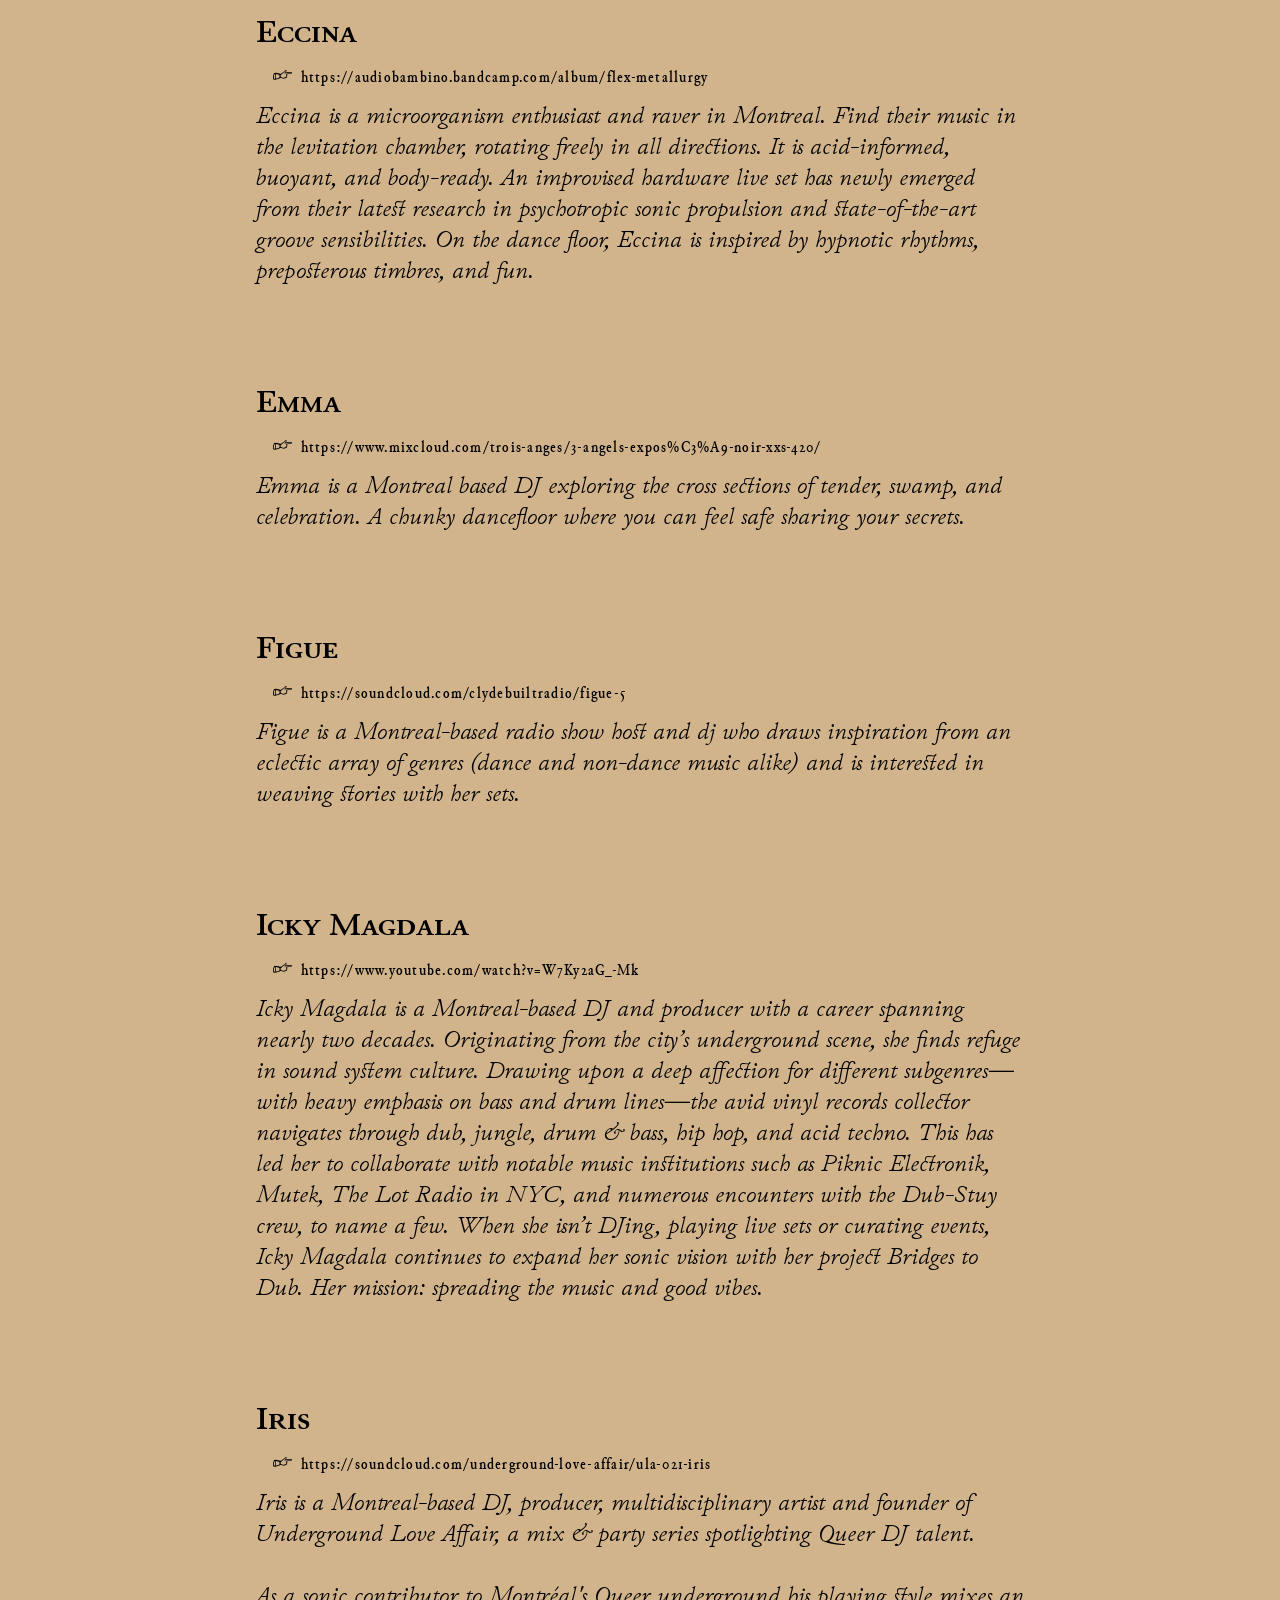
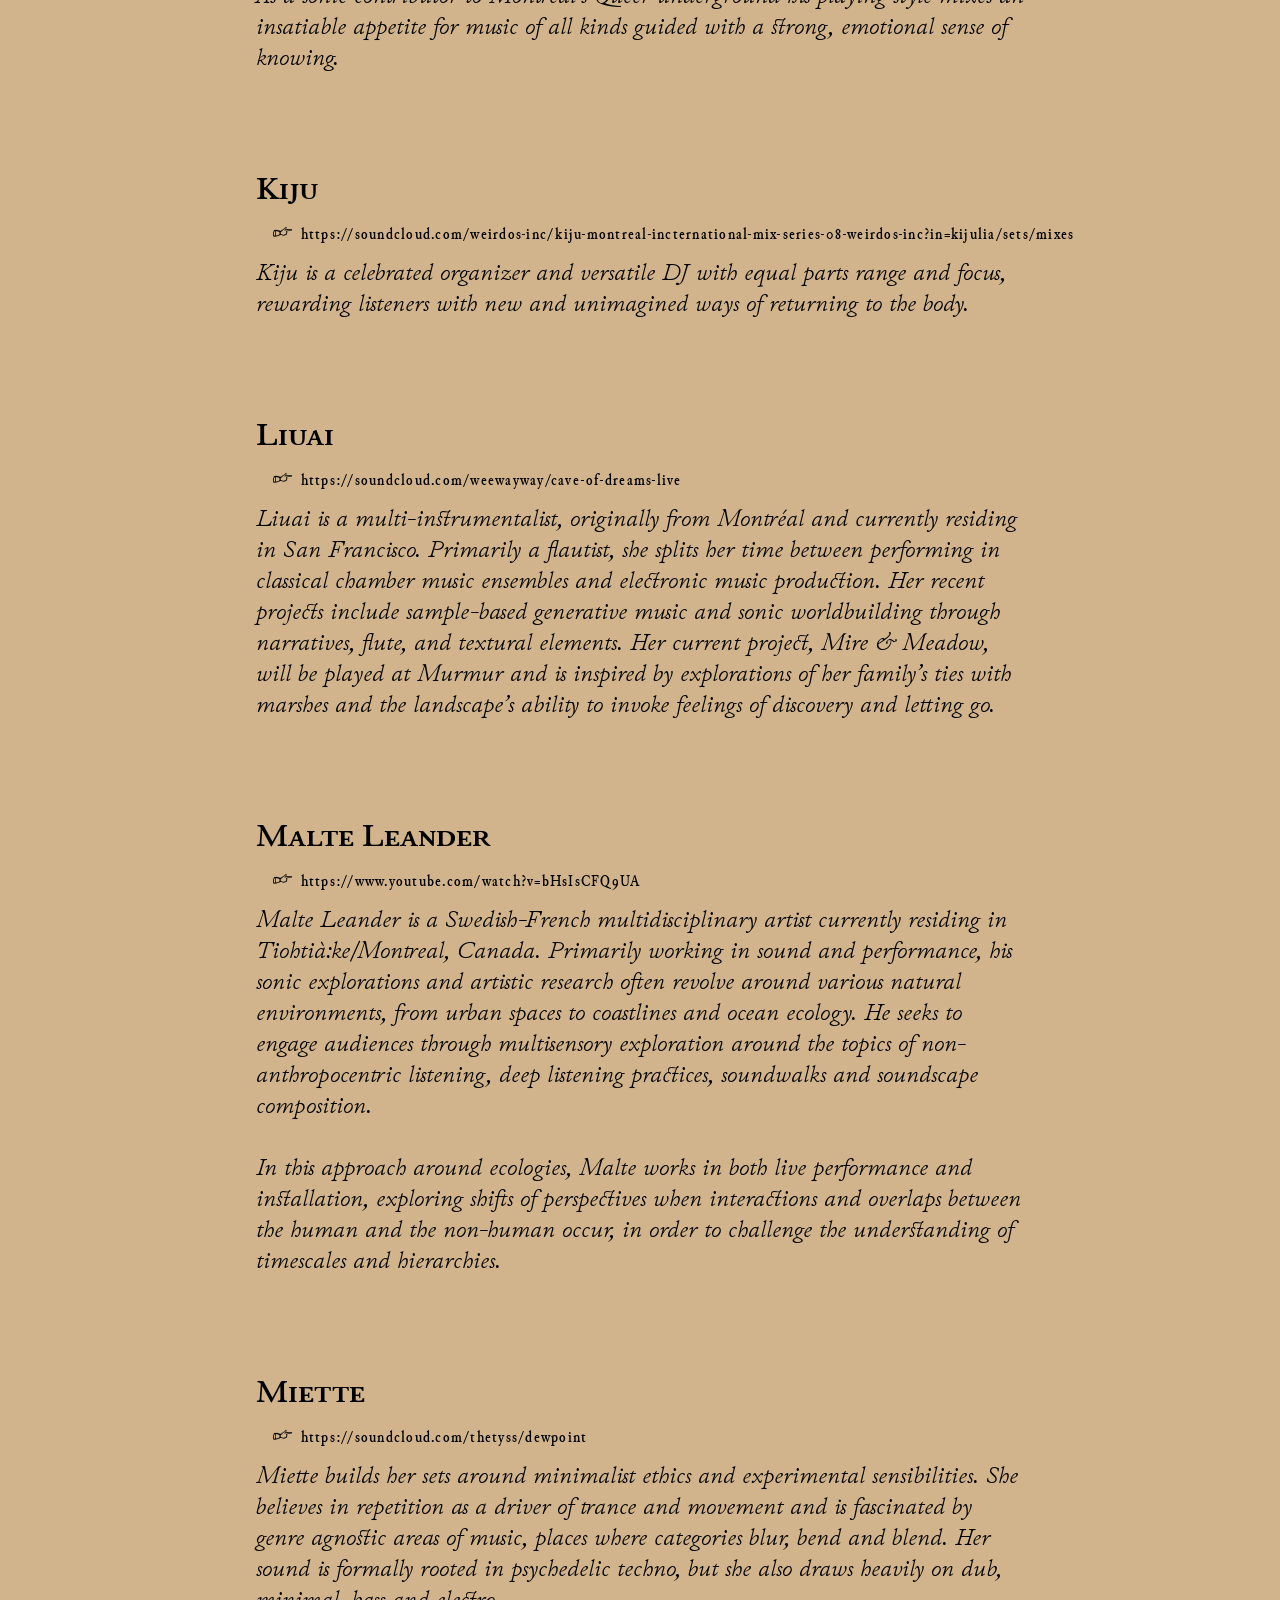
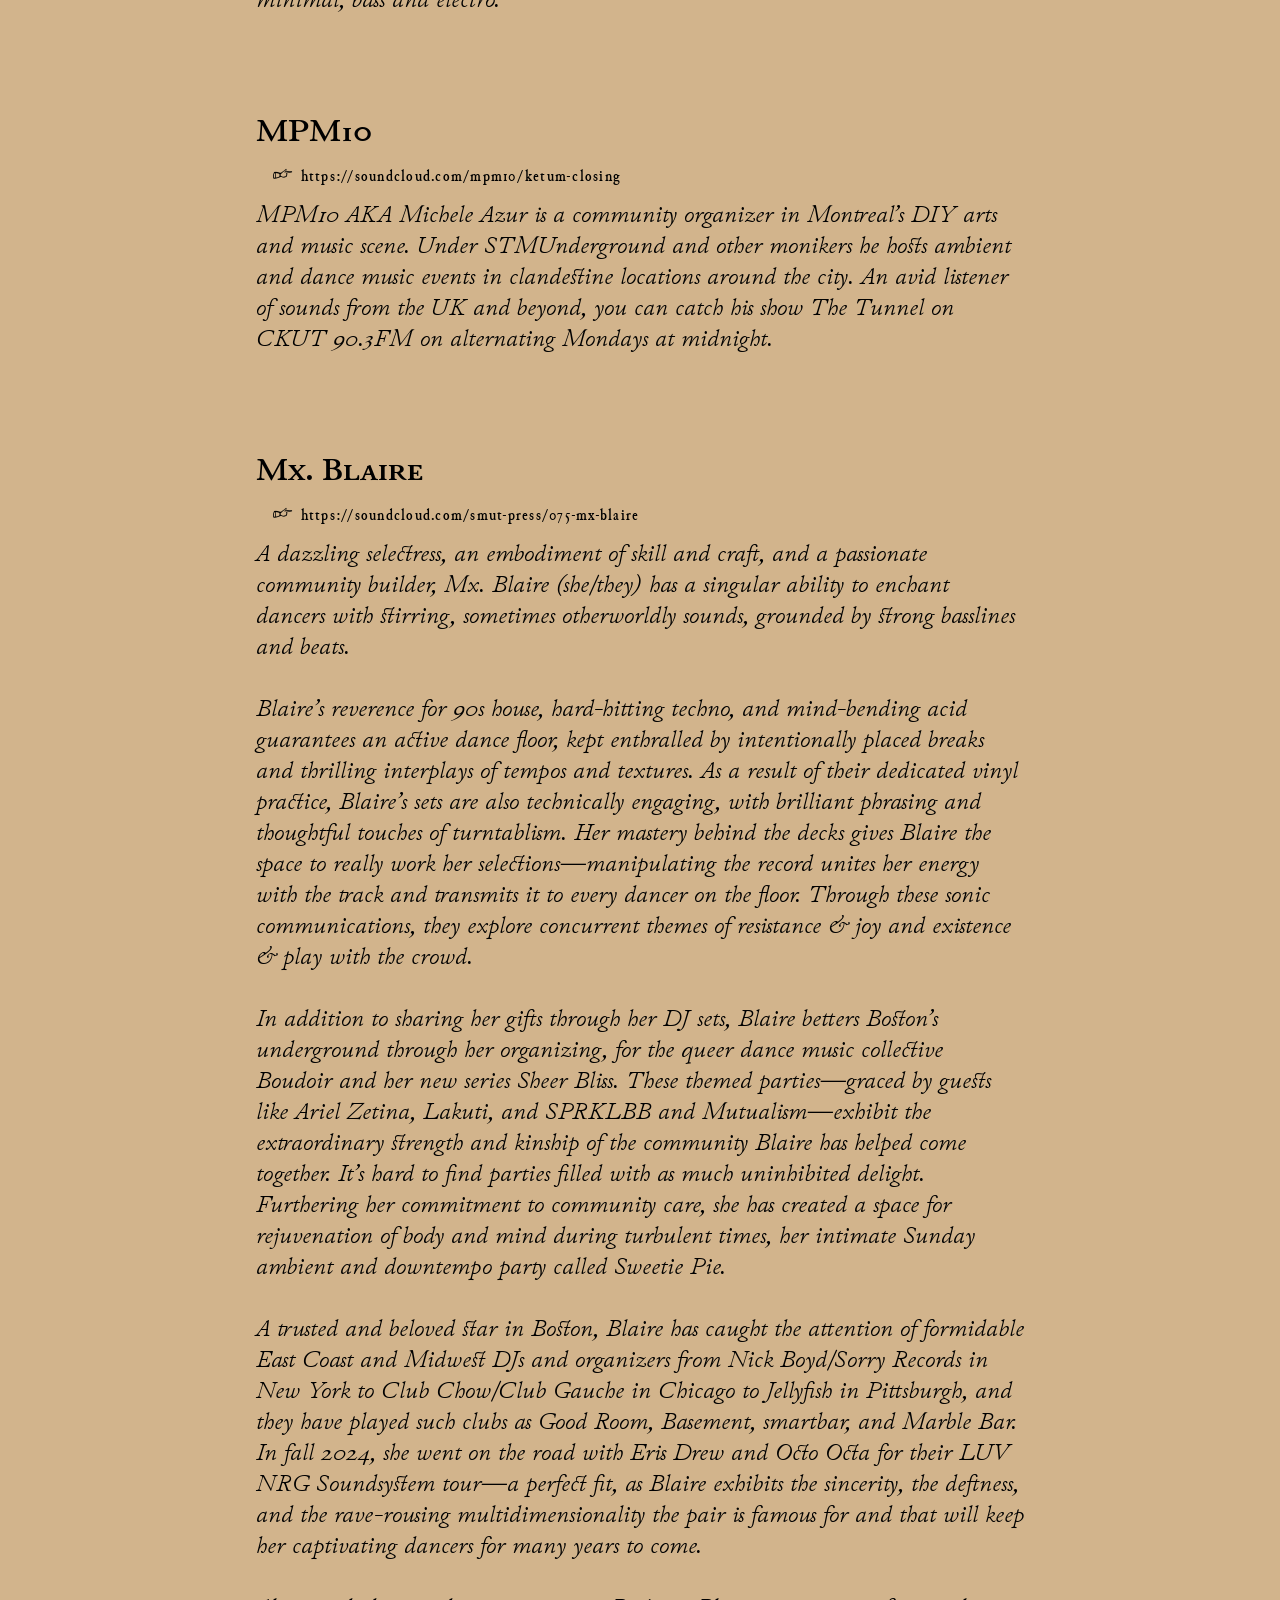
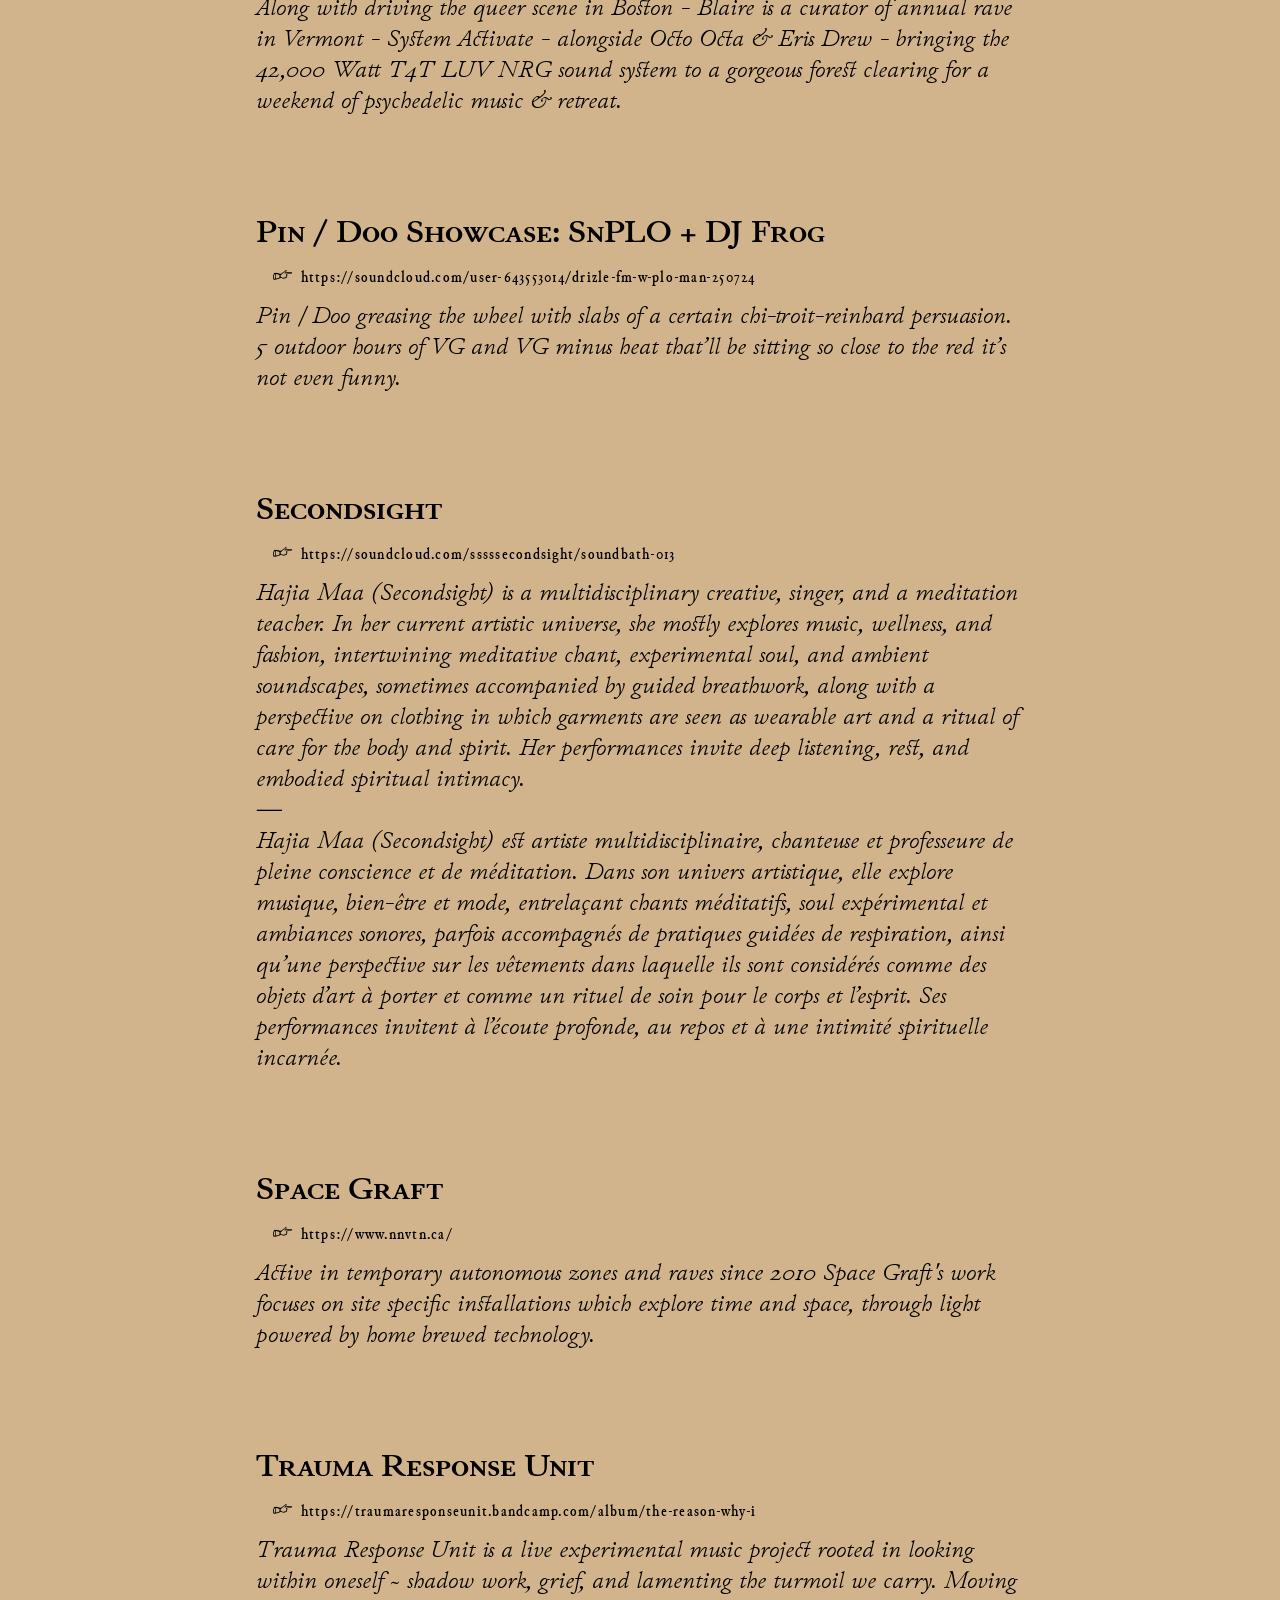
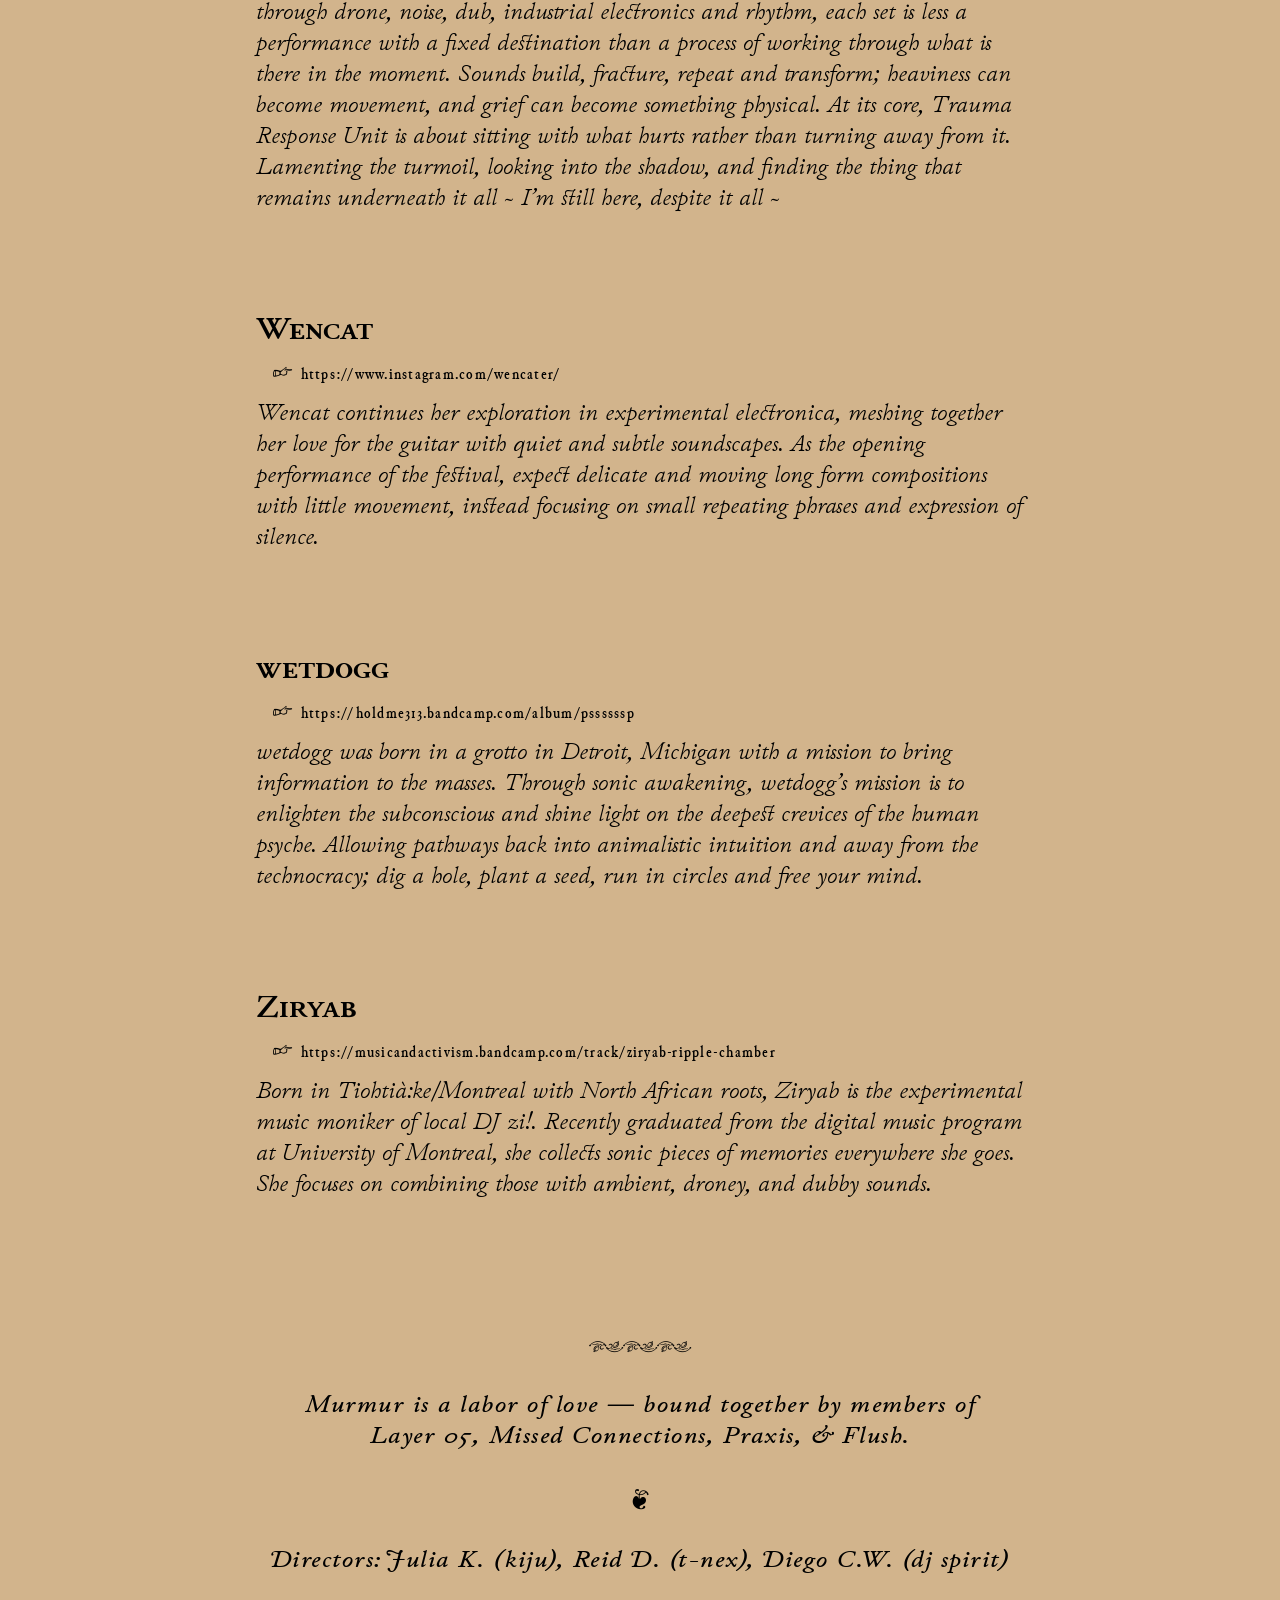
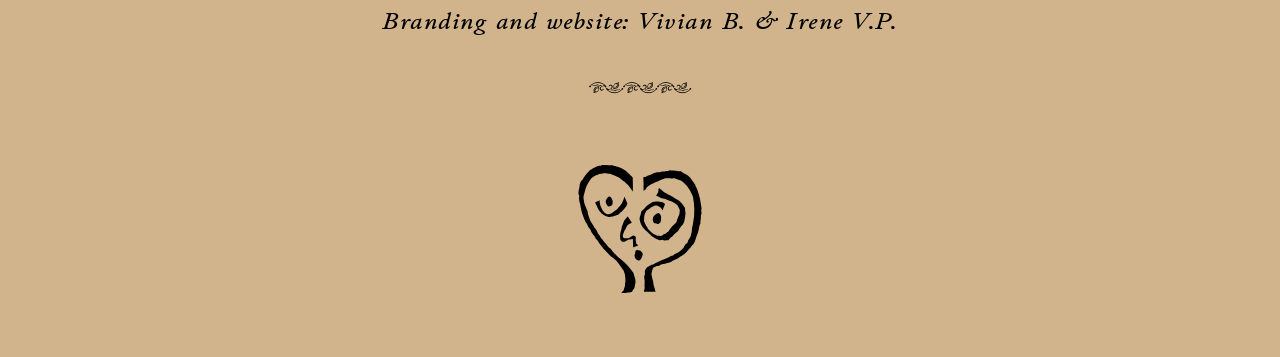
==== commit f4f4ba15: "added Yoga & flow to timetable" ====
--- a/artists.html
+++ b/artists.html
@@ -92,8 +92,12 @@
             <th>~ Tilde</th>
           </tr>
           <tr>
+            <th>12<sub>pm</sub></th>
+            <td rowspan="3" colspan="2">—</td>
+            <td>Yoga &amp; Flow — Stella Rae</td>
+          </tr>
+          <tr>
             <th>1<sub>pm</sub><br><br><br><br></th>
-            <td rowspan="2" colspan="2">—</td>
             <td><a href="#dapapa">Dapapa</a> <sub>b2b</sub> <a href="#boogalo-jones">Boogaloo Jones</a></td>
           </tr>
           <tr>
--- a/main.css
+++ b/main.css
@@ -232,8 +232,13 @@
 
       /* === LINEUP === */
 
+
+      table, th, td {
+          box-sizing: border-box;
+      }
+
+
       table, th {
-
 
 
           padding: 12px;
@@ -248,6 +253,7 @@
 
           width: 100%;
 
+
       }
 
       td, th {
@@ -255,6 +261,8 @@
           border-top:solid black 1px;
 
           text-align: center;
+
+          min-height: 48px;
       }
 
       tr:first-child td {
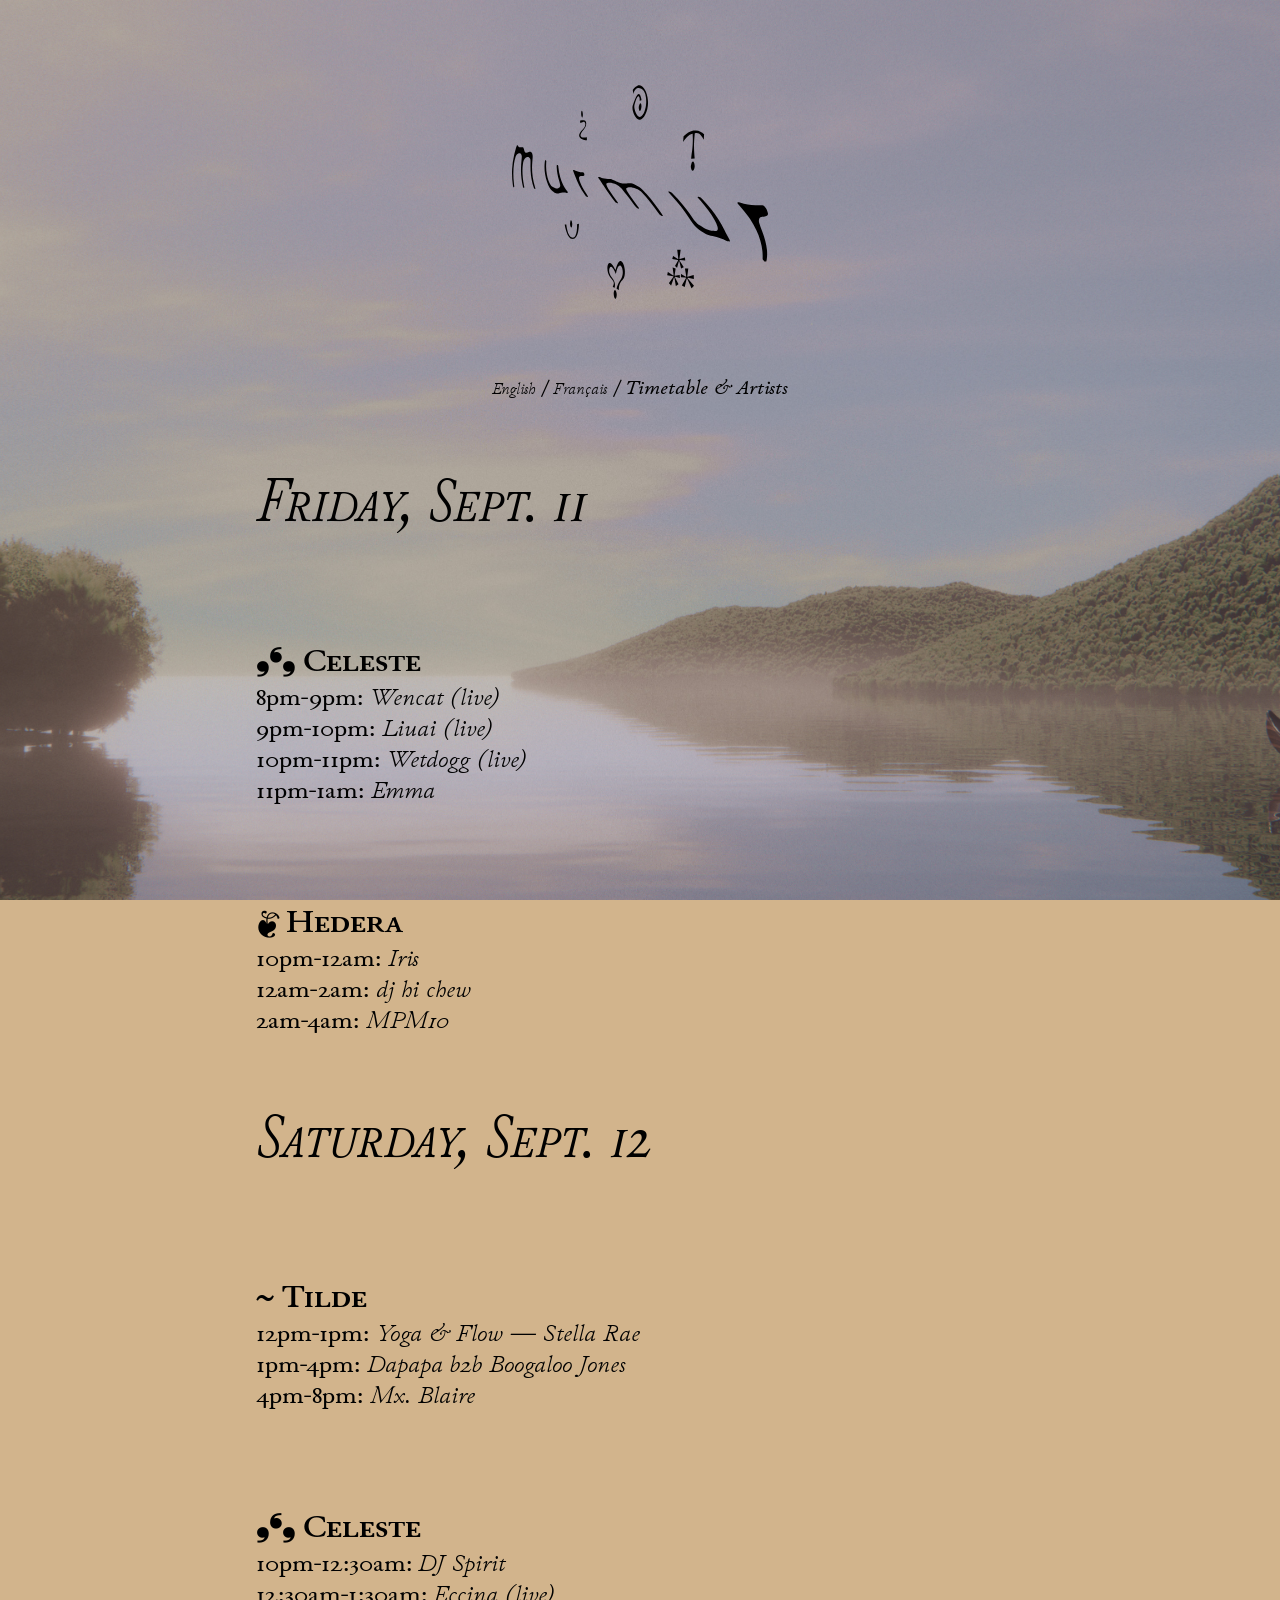
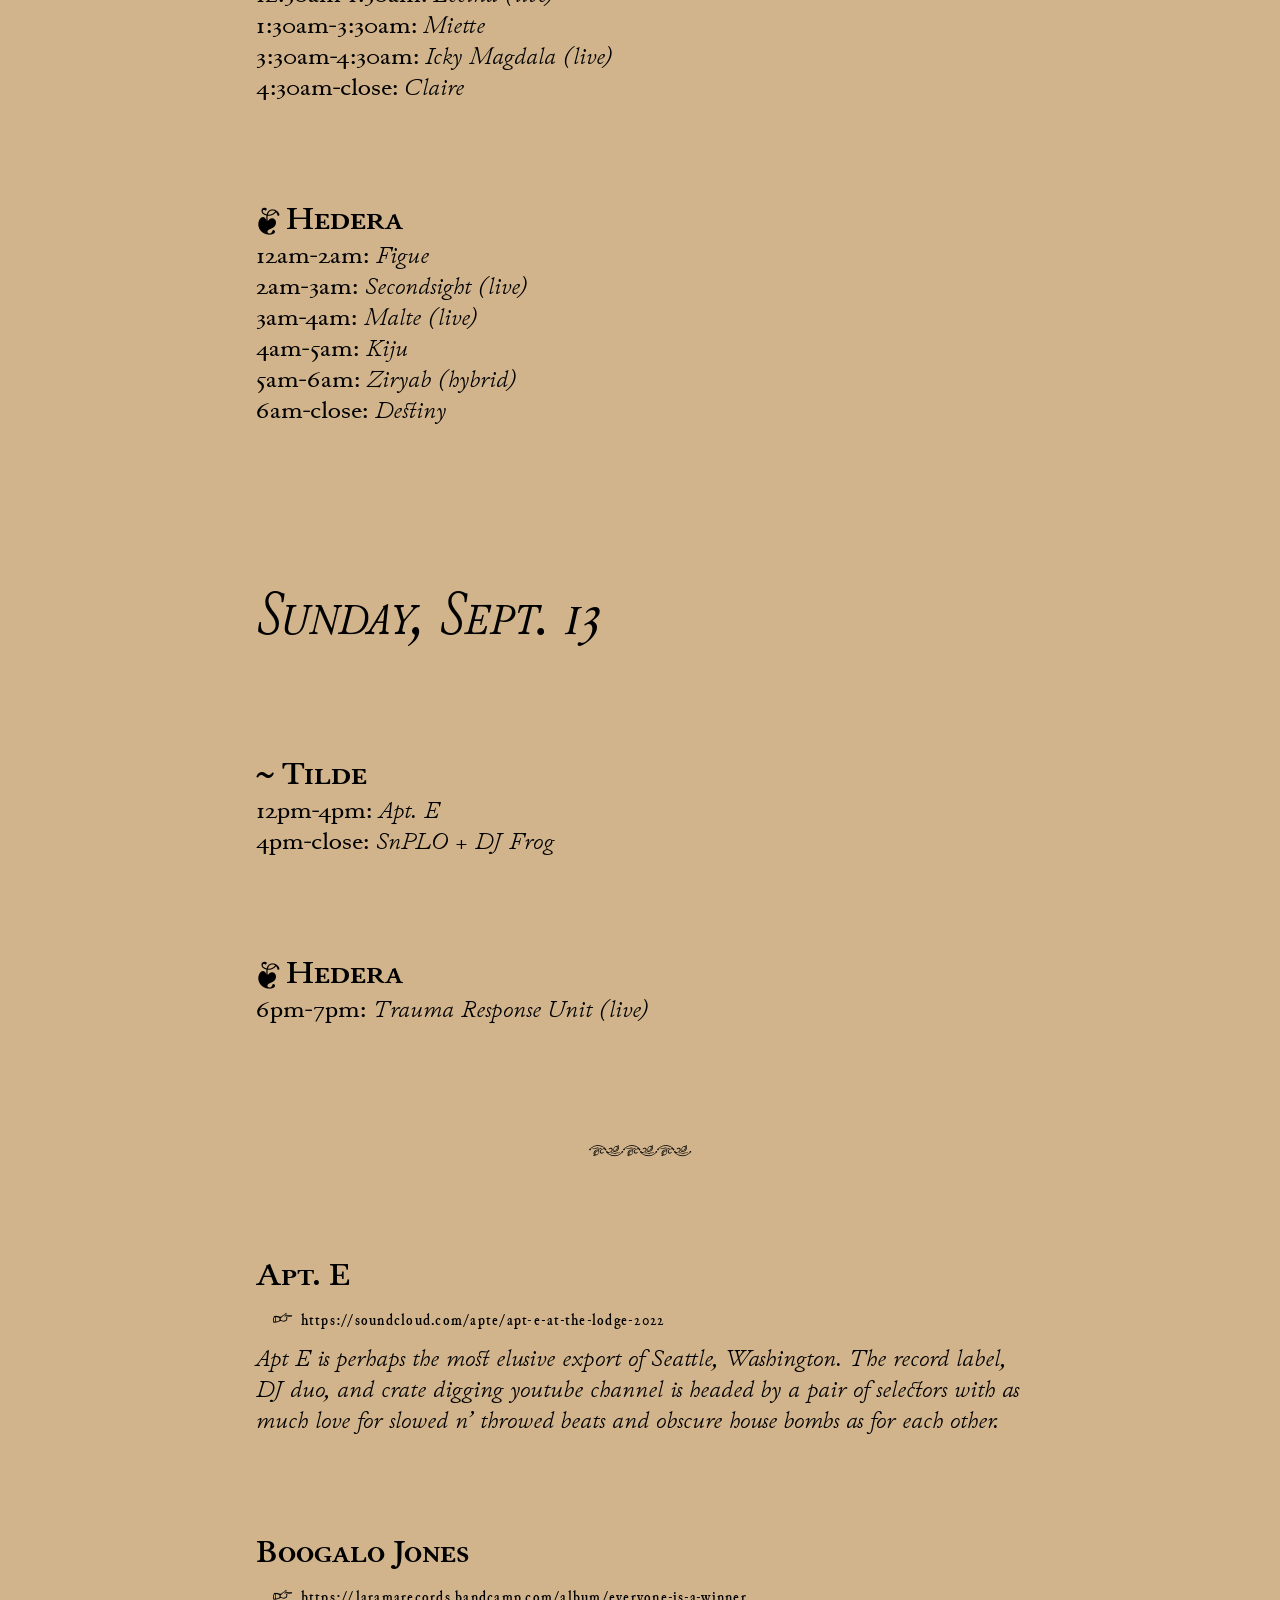
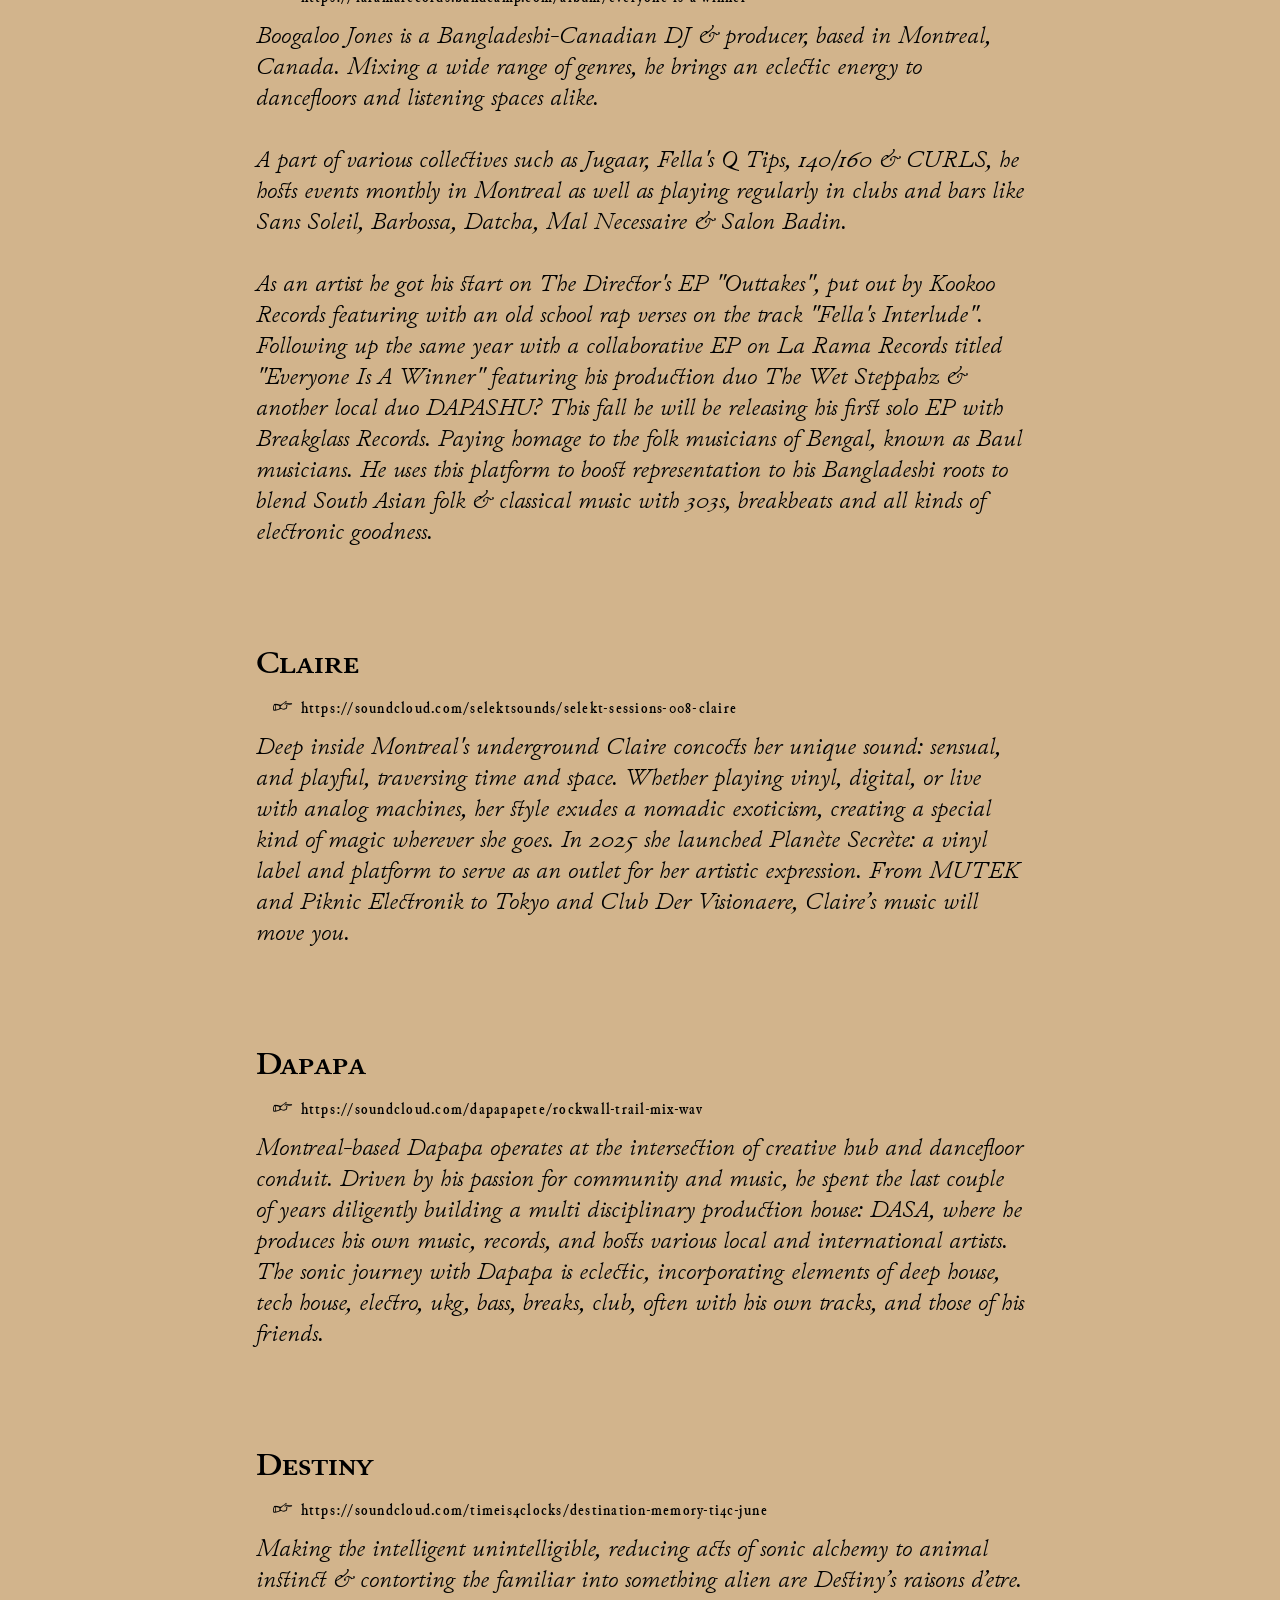
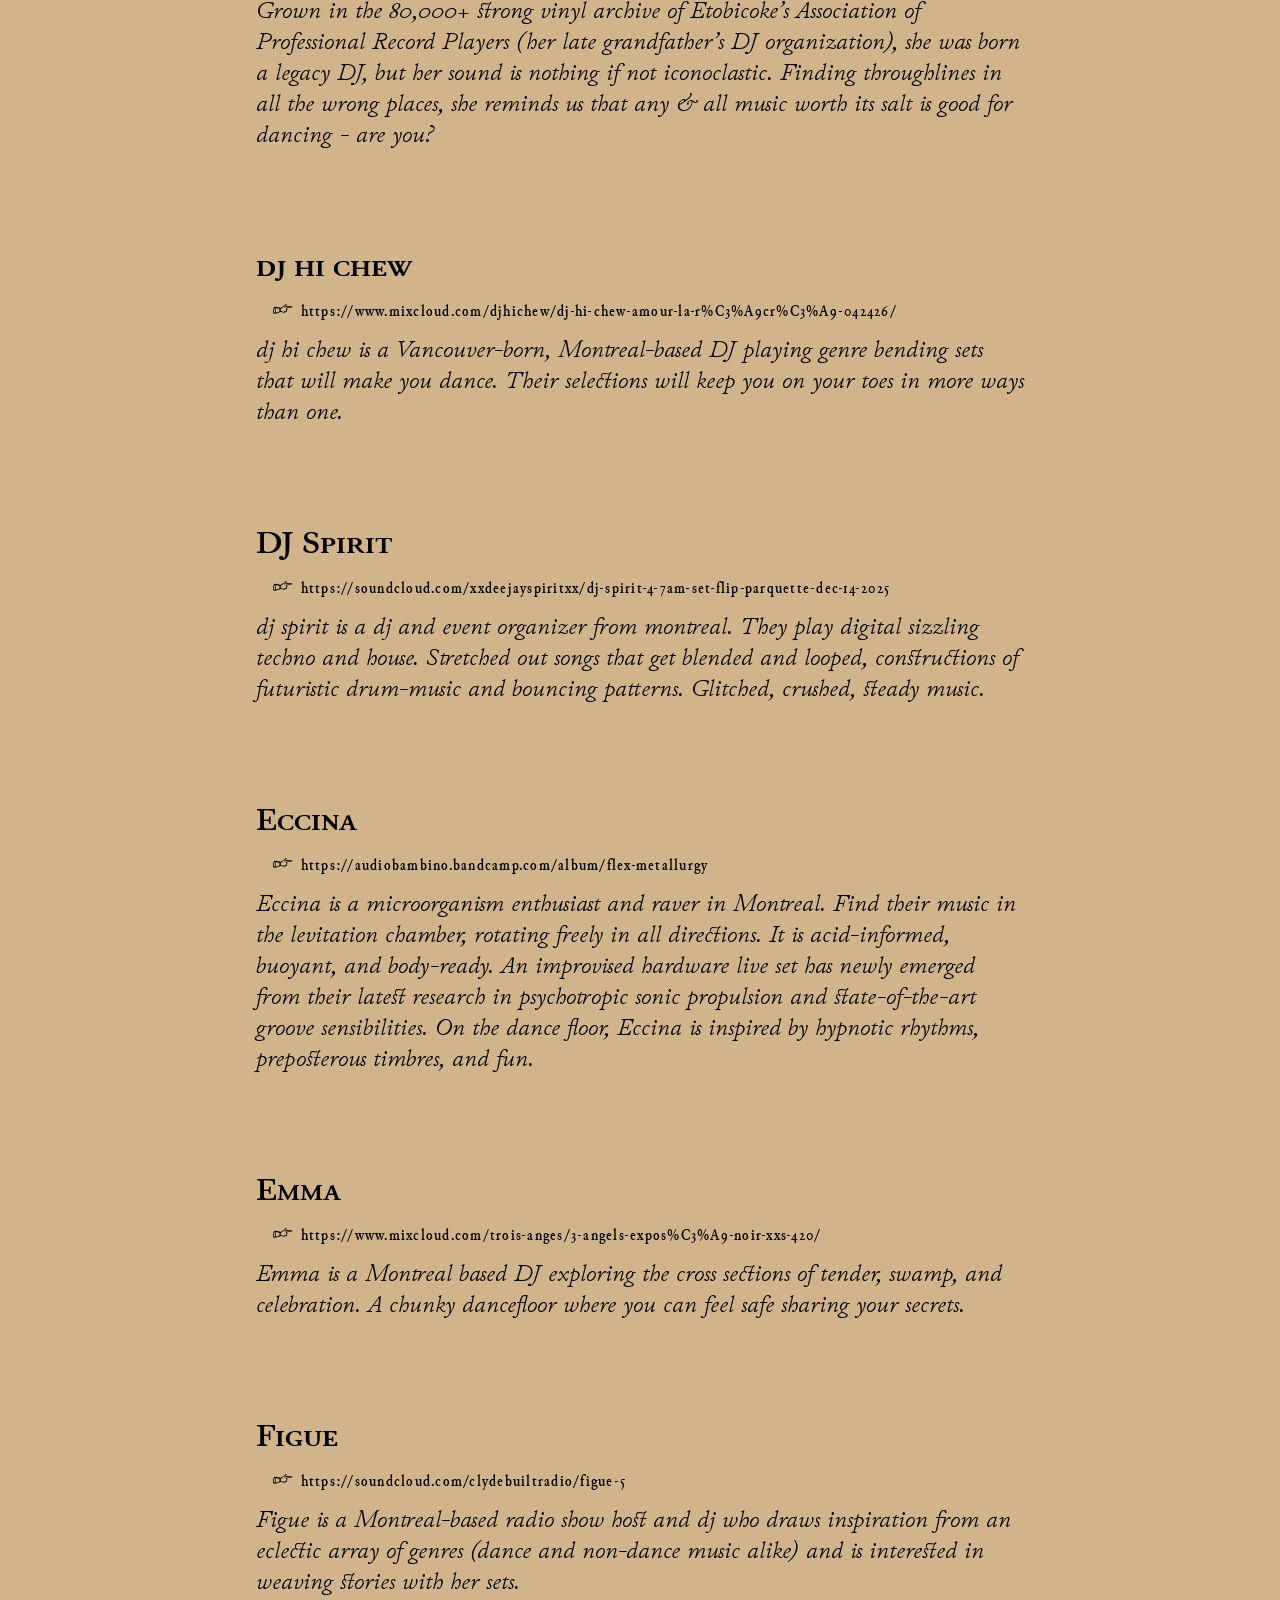
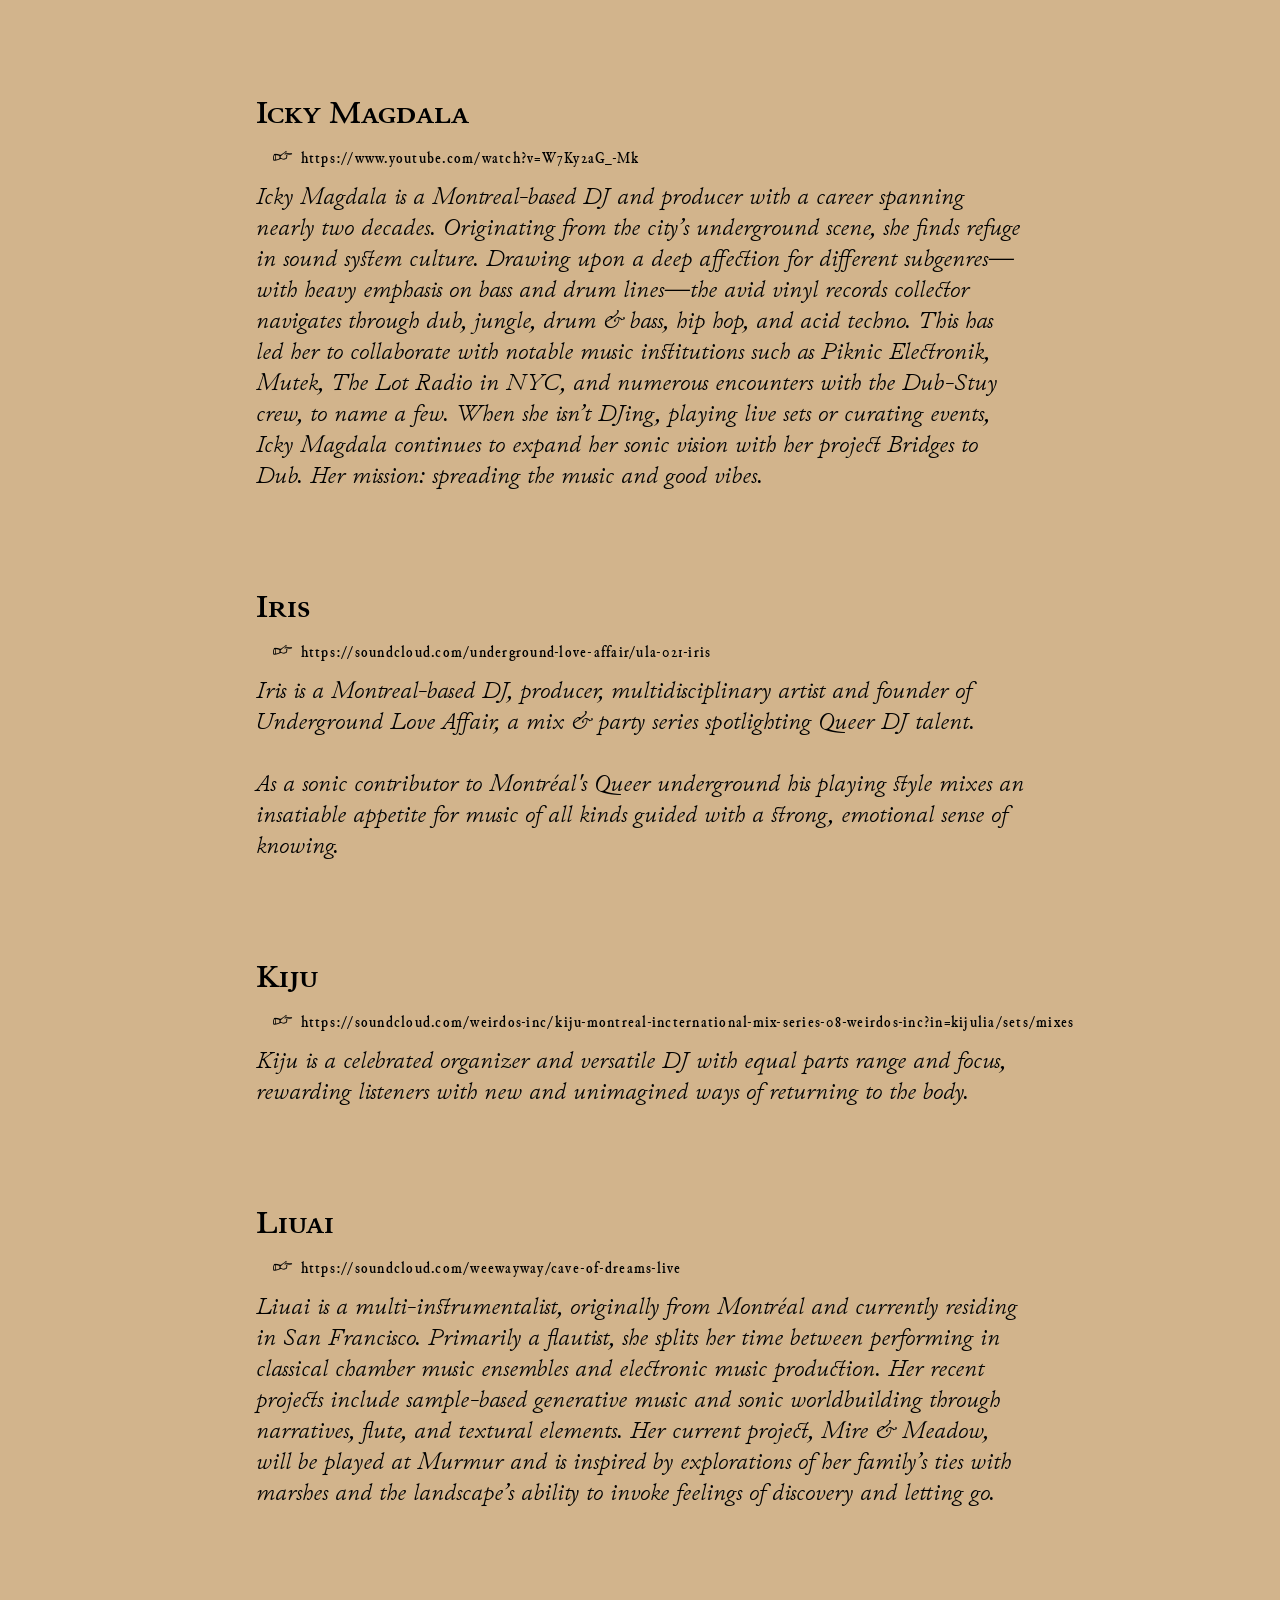
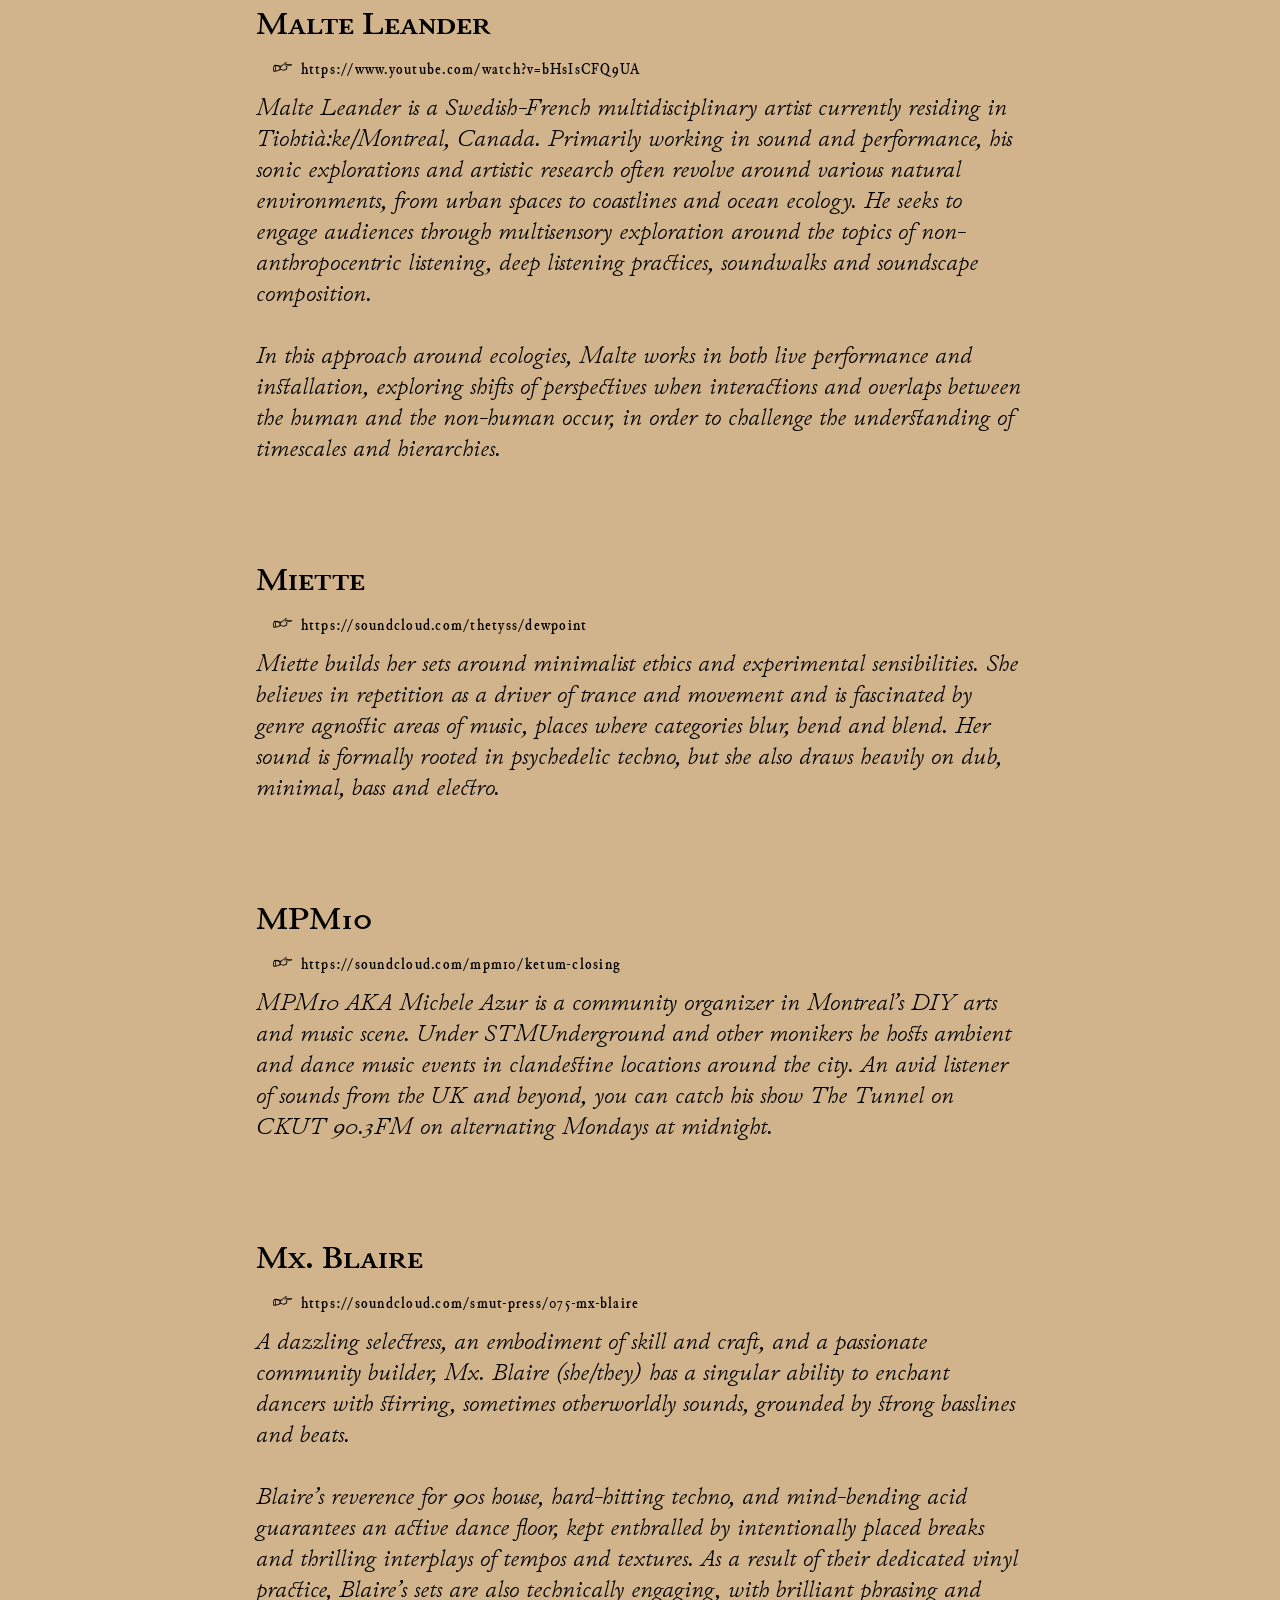
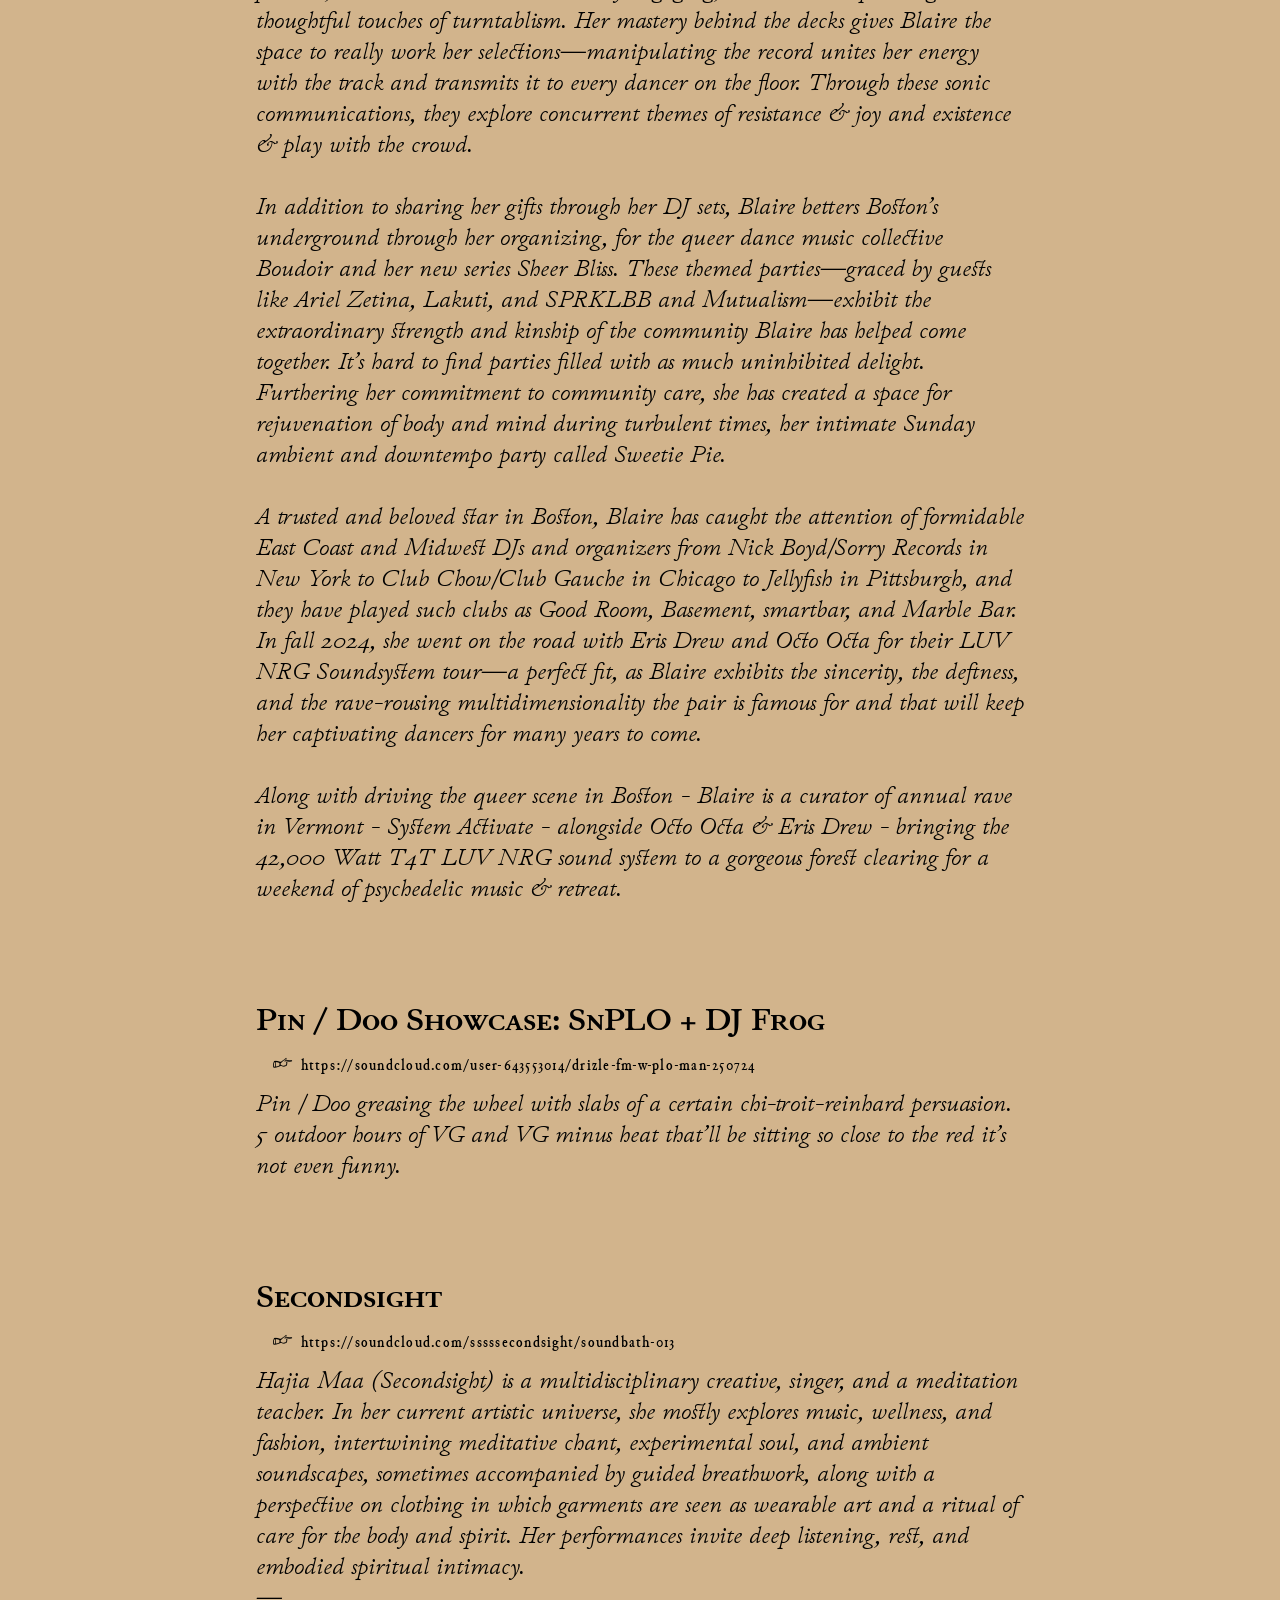
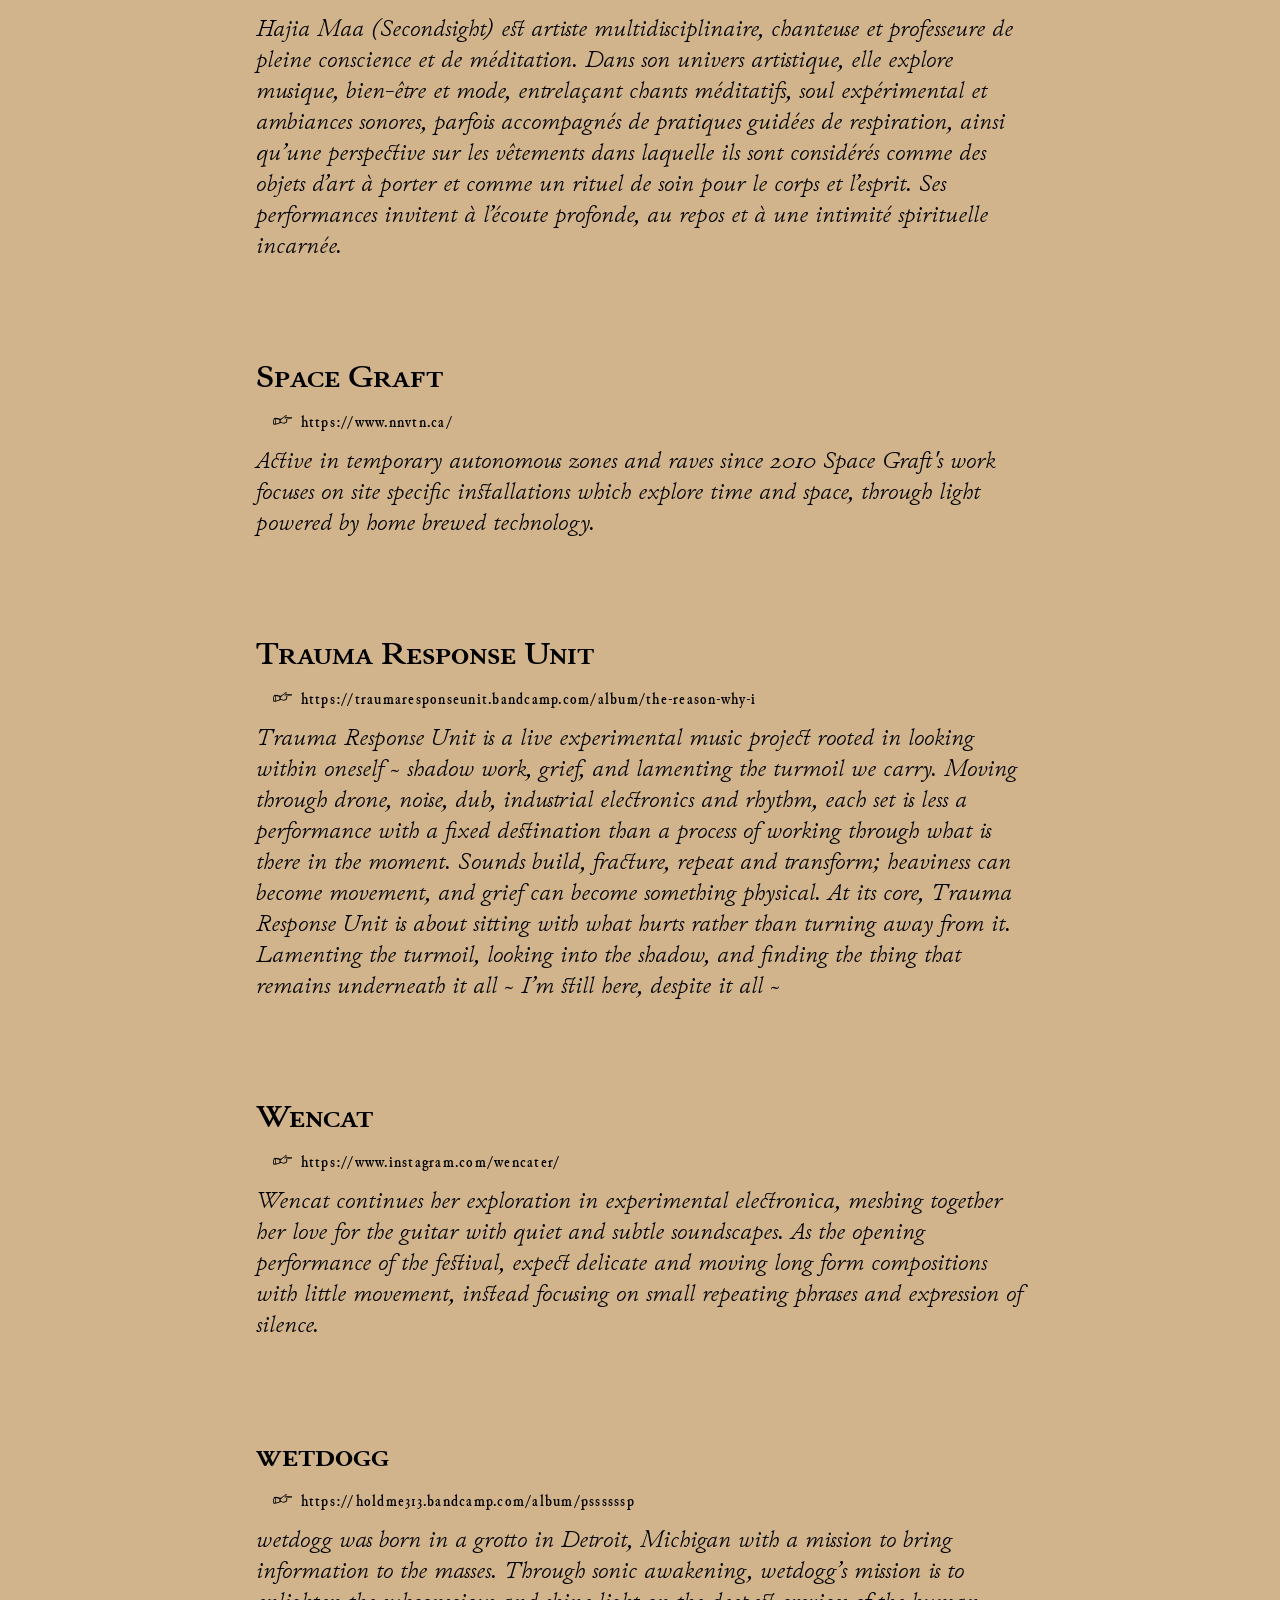
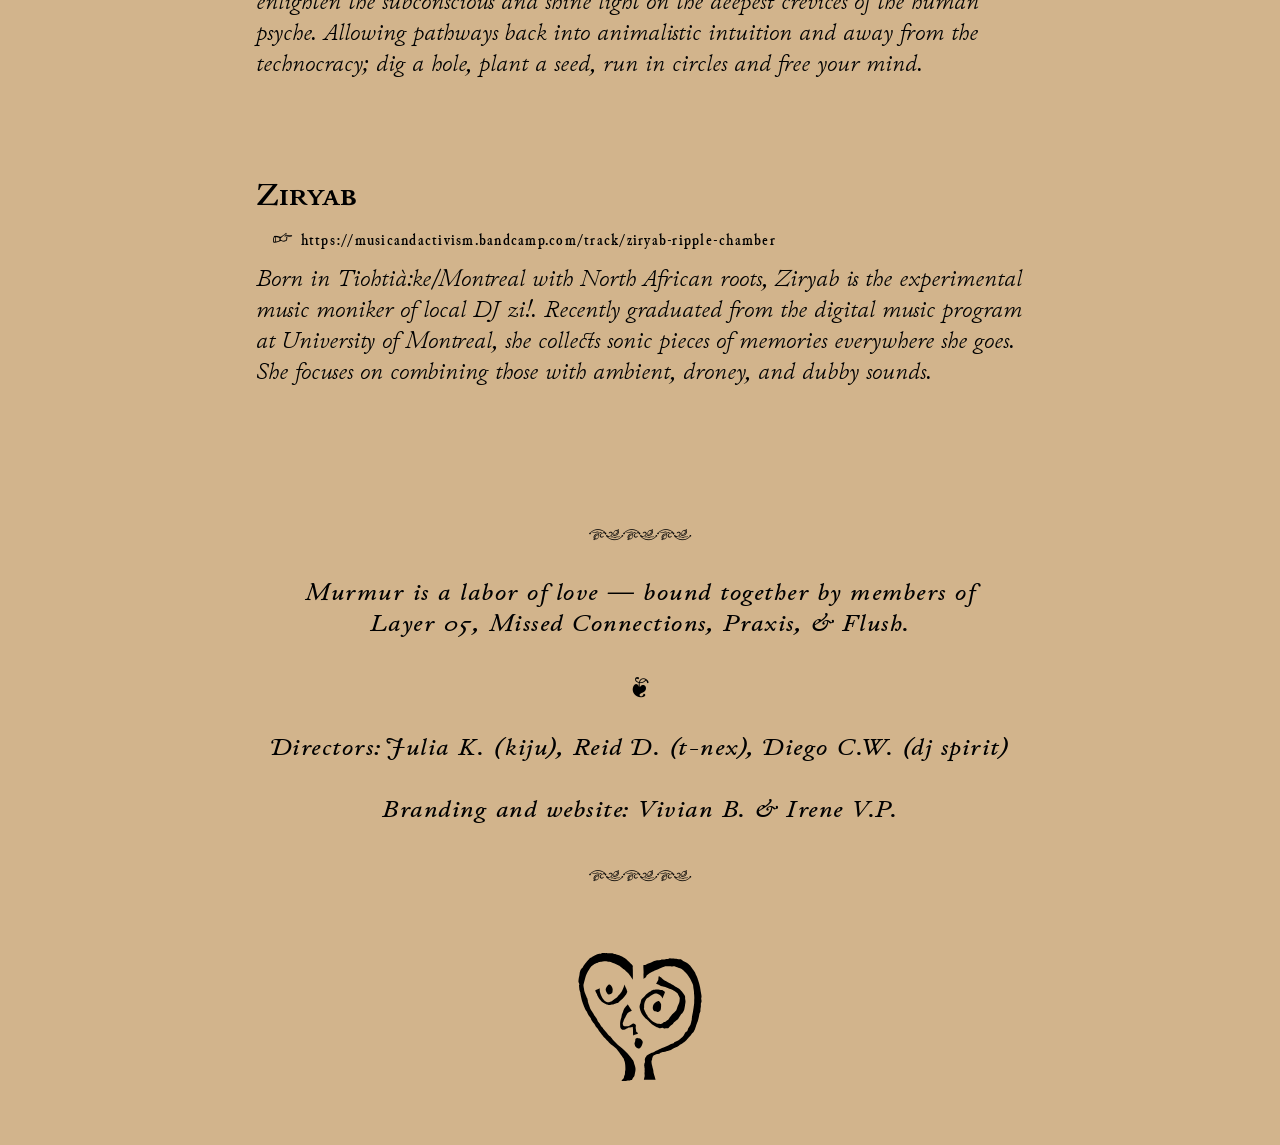
==== commit 348490fb: "text timetable" ====
--- a/artists.html
+++ b/artists.html
@@ -29,7 +29,7 @@
 
       <div class="heading">Friday, Sept. 11</div>
 
-
+<!--
       <div style="overflow-x: auto;">
         <table>
           <tr>
@@ -76,13 +76,73 @@
         </table>
       </div>
 
+      <div class="heading">gridtest</div>
+      <div style="overflow-x: auto;">
+        <div class="grid-container" style="grid-template-columns: 64px 1fr 1fr;">
+            <div></div>
+            <div>❟❛❟ Celeste</div>
+            <div>❦ Hedera</div>
+
+            <div class="time-label">8<sub>pm</sub></div>
+            <a class="cell-link" href="#wencat">Wencat<sup>live</sup></a>
+            <div style="grid-row-end: span 2;">—</div>
+
+            <div class="time-label">9<sub>pm</sub></div>
+            <a class="cell-link" href="#liuai">Liuai<sup>live</sup></a>
+
+            <div class="time-label">10<sub>pm</sub></div>
+            <a class="cell-link" href="#wetdogg">Wetdogg<sup>live</sup></a>
+            <a class="cell-link" style="grid-row-end: span 2;" href="#iris">Iris</a>
+
+            <div class="time-label">11<sub>pm</sub></div>
+            <a class="cell-link" style="grid-row-end: span 2;" href="#emma">Emma</a>
+
+            <div class="time-label">12<sub>am</sub></div>
+            <a class="cell-link" style="grid-row-end: span 2;" href="#dj-hi-chew">dj hi chew</a>
+
+            <div class="time-label">1<sub>am</sub></div>
+            <div style="grid-row-end: span 3;">—</div>
+
+            <div class="time-label">2<sub>am</sub></div>
+            <a class="cell-link" style="grid-row-end: span 2;" href="#mpm10">MPM10</a>
+
+            <div class="time-label">3<sub>am</sub></div>
+
+            <div class="time-label" style="grid-column-end: span 3;">4<sub>am</sub> end</div>
+          </tr>
+        </div>
+      </div>
+
       <br><br><br>
 
+-->
+
+      <h3>❟❛❟ Celeste</h3>
+      <p>
+      <i>8pm-9pm:</i> Wencat (live)
+      <br>
+      <i>9pm-10pm:</i> Liuai (live)
+      <br>
+      <i>10pm-11pm:</i> Wetdogg (live)
+      <br>
+      <i>11pm-1am:</i> Emma
+
+      </p>
+
+
+      <h3>❦  Hedera</h3>
+      <p>
+      <i>10pm-12am:</i> Iris
+      <br>
+      <i>12am-2am:</i> dj hi chew
+      <br>
+      <i>2am-4am:</I> MPM10
+      <p>
 
 
       <div class="heading">Saturday, Sept. 12</div>
 
-
+<!--
       <div style="overflow-x: auto;">
         <table>
           <tr>
@@ -160,11 +220,110 @@
         </table>
       </div>
 
+
+      <!--
+      <div style="overflow-x: auto;">
+        <div class="grid-container" style="grid-template-columns: repeat(4, 1fr);">
+
+            <div></div>
+            <div>❟❛❟ Celeste</div>
+            <div>❦ Hedera</div>
+            <div>~ Tilde</div>
+
+            <div class="time-label">12<sub>pm</sub></div>
+            <div style="grid-row-end: span 3; grid-column-end: span 2;" rowspan="3" colspan="2">—</div>
+            <div>Yoga &amp; Flow — Stella Rae</div>
+
+            <div class="time-label">1<sub>pm</sub><br><br><br><br></div>
+            <div><a href="#dapapa">Dapapa</a> <sub>b2b</sub> <a href="#boogalo-jones">Boogaloo Jones</a></div>
+
+            <div class="time-label">4<sub>pm</sub><br><br><br><br><br></th>
+            <td><a class="cell-link" href="#mx-blaire">Mx. Blaire</a></td>
+
+            <th>8<sub>pm</sub><br><br></th>
+            <td colspan="3">—</td>
+
+            <th>10<sub>pm</sub></th>
+            <td rowspan="3"><a class="cell-link" href="#dj-spirit">DJ Spirit</a></td>
+            <td rowspan="2">—</td>
+            <td rowspan="13">—</td>
+
+            <th>11<sub>pm</sub></th>
+
+            <th rowspan="2">12<sub>pm</sub></th>
+            <td rowspan="4"><a class="cell-link" href="#figue">Figue</td>
+
+            <td rowspan="2"><a class="cell-link" href="#eccina">Eccina<sup>live</sup></a></td>
+
+            <th rowspan="2">1<sub>am</sub></th>
+
+            <td rowspan="3"><a class="cell-link" href="#miette">Miette</a></td>
+
+            <th rowspan="1">2<sub>am</sub></th>
+            <td rowspan="1"><a class="cell-link" href="#secondsight">Secondsight<sup>live</sup></a></td>
+
+            <th rowspan="2">3<sub>am</sub></th>
+            <td rowspan="2"><a class="cell-link" href="#malte-leander">Malte Leander<sup>live</sup></a></td>
+
+            <td rowspan="2"><a class="cell-link" href="#icky-magdala">Icky Magdala<sup>live</sup></a></td>
+
+            <th rowspan="2">4<sub>am</sub></th>
+            <td rowspan="2"><a class="cell-link" href="#kiju">Kiju</a></td>
+
+            <td rowspan="3"><a class="cell-link" href="#claire">Claire <sub>(until close)</sub></a></td>
+
+            <th rowspan="1">5<sub>am</sub></th>
+            <td rowspan="1"><a class="cell-link" href="#ziryab">Ziryab<sup>hybrid</sup></a></td>
+
+            <th rowspan="1">6<sub>am</sub><br><br><br><br><br><br><br><br><br></th>
+            <td rowspan="1"><a class="cell-link" href="#destiny">Destiny <sub>(until close)</sub></a></td>
+
+
+        </div>
+      </div>
+      -->
+
+
+      <h3>~ Tilde</h3>
+      <p>
+      <i>12pm-1pm:</i> Yoga &amp; Flow — Stella Rae
+      <br>
+      <i>1pm-4pm:</i> Dapapa b2b Boogaloo Jones
+      <br>
+      <i>4pm-8pm:</i> Mx. Blaire
+      </p>
+
+      <h3>❟❛❟ Celeste</h3>
+      <p>
+
+      <i>10pm-12:30am: </i>DJ Spirit
+
+      <br><i>12:30am-1:30am: </i> Eccina (live)
+
+      <br><i>1:30am-3:30am: </i> Miette
+
+      <br><i>3:30am-4:30am: </i> Icky Magdala (live)
+
+      <br><i>4:30am-close: </i>Claire
+      <p>
+
+
+      <h3>❦  Hedera</h3>
+      <p>
+      <i>12am-2am:</i> Figue
+      <br><i>2am-3am:</i> Secondsight (live)
+      <br><i>3am-4am:</i> Malte (live)
+      <br><i>4am-5am:</i> Kiju
+      <br><i>5am-6am:</i> Ziryab (hybrid)
+      <br><i>6am-close:</i> Destiny
+      </p>
+
+
       <br><br><br>
 
       <div class="heading">Sunday, Sept. 13</div>
 
-
+      <!--
       <div style="overflow-x: auto;">
         <table>
           </tr>
@@ -191,6 +350,42 @@
           </tr>
         </table>
       </div>
+
+
+      <div style="overflow-x: auto;">
+        <div class="grid-container" style="grid-template-columns: 64px 1fr 1fr;">
+            <div class="empty-item"></div>
+            <div class="grid-header">❦ Hedera</div>
+            <div class="grid-header">~ Tilde</div>
+
+            <div class="time-label">12<sub>pm</sub><br><br><br><br><br><br></div>
+            <div style="grid-row-end: span 2;">—</div>
+            <a class="cell-link" href="#apt-e">Apt. E</a>
+
+            <div class="time-label">4<sub>pm</sub><br><br></div>
+            <a class="cell-link" style="grid-row-end: span 3;" href="#snplo-dj-frog">SnPLO + DJ Frog <sub>(until close)</sub></a>
+
+            <div class="time-label">6<sub>pm</sub></div>
+            <div><a class="cell-link" href="#trauma-response-unit">Trauma Response Unit <sup>live</sup></a></div>
+
+            <div class="time-label">7<sub>pm</sub><br><br><br><br><br><br></div>
+            <div>—</div>
+
+        </div>
+      </div>
+      -->
+      <h3>~ Tilde</h3>
+      <p>
+      <i>12pm-4pm:</i> Apt. E
+      <br><i>4pm-close:</i> SnPLO + DJ Frog
+      </p>
+
+      <h3>❦  Hedera</h3>
+      <p><i>6pm-7pm:</i> Trauma Response Unit (live)</p>
+
+
+
+
 
       <div class="ornm">
           <br><br><br><br>
--- a/main.css
+++ b/main.css
@@ -290,7 +290,7 @@
     }
 
 
-    th {
+    th, .time-label {
         /*font-feature-settings: "smcp";*/
         font-style: normal;
         font-weight: 700;
@@ -300,7 +300,7 @@
 
 
 
-    th sub {
+    th sub, .time-label sub {
         font-style: italic;
         font-weight: 700;
         font-stretch: 125%;
@@ -327,6 +327,49 @@
     }
 
 
+    /* === GRID === */
+    .grid-container {
+        display: grid;
+        padding: 12px;
+
+        border: 2px solid black;
+        border-bottom-width: 4px;
+        backdrop-filter: blur(32px);
+        border-radius: 24px;
+
+        gap: 2px;
+    }
+
+    .grid-container > div, .grid-container > .cell-link {
+        padding: 12px;
+
+        border-left:solid black 1px;
+        border-top:solid black 1px;
+
+        text-align: center;
+
+        min-height: 48px;
+    }
+
+    .grid-container .cell-link {
+        display: block;
+    }
+
+    .grid-container .time-label {
+        border-left: none;
+    }
+
+    .grid-container .grid-header {
+        border-top: none;
+    }
+
+    .grid-container .empty-item {
+        border-left: none;
+        border-top: none;
+    }
+
+
+
 
     #artists a {
         display: inline-block;
@@ -360,7 +403,7 @@
     }
 
 
-    #artists h3 {
+    #artists h3, h3 {
         font-feature-settings: "smcp";
         font-style: normal;
         font-size: 32px;
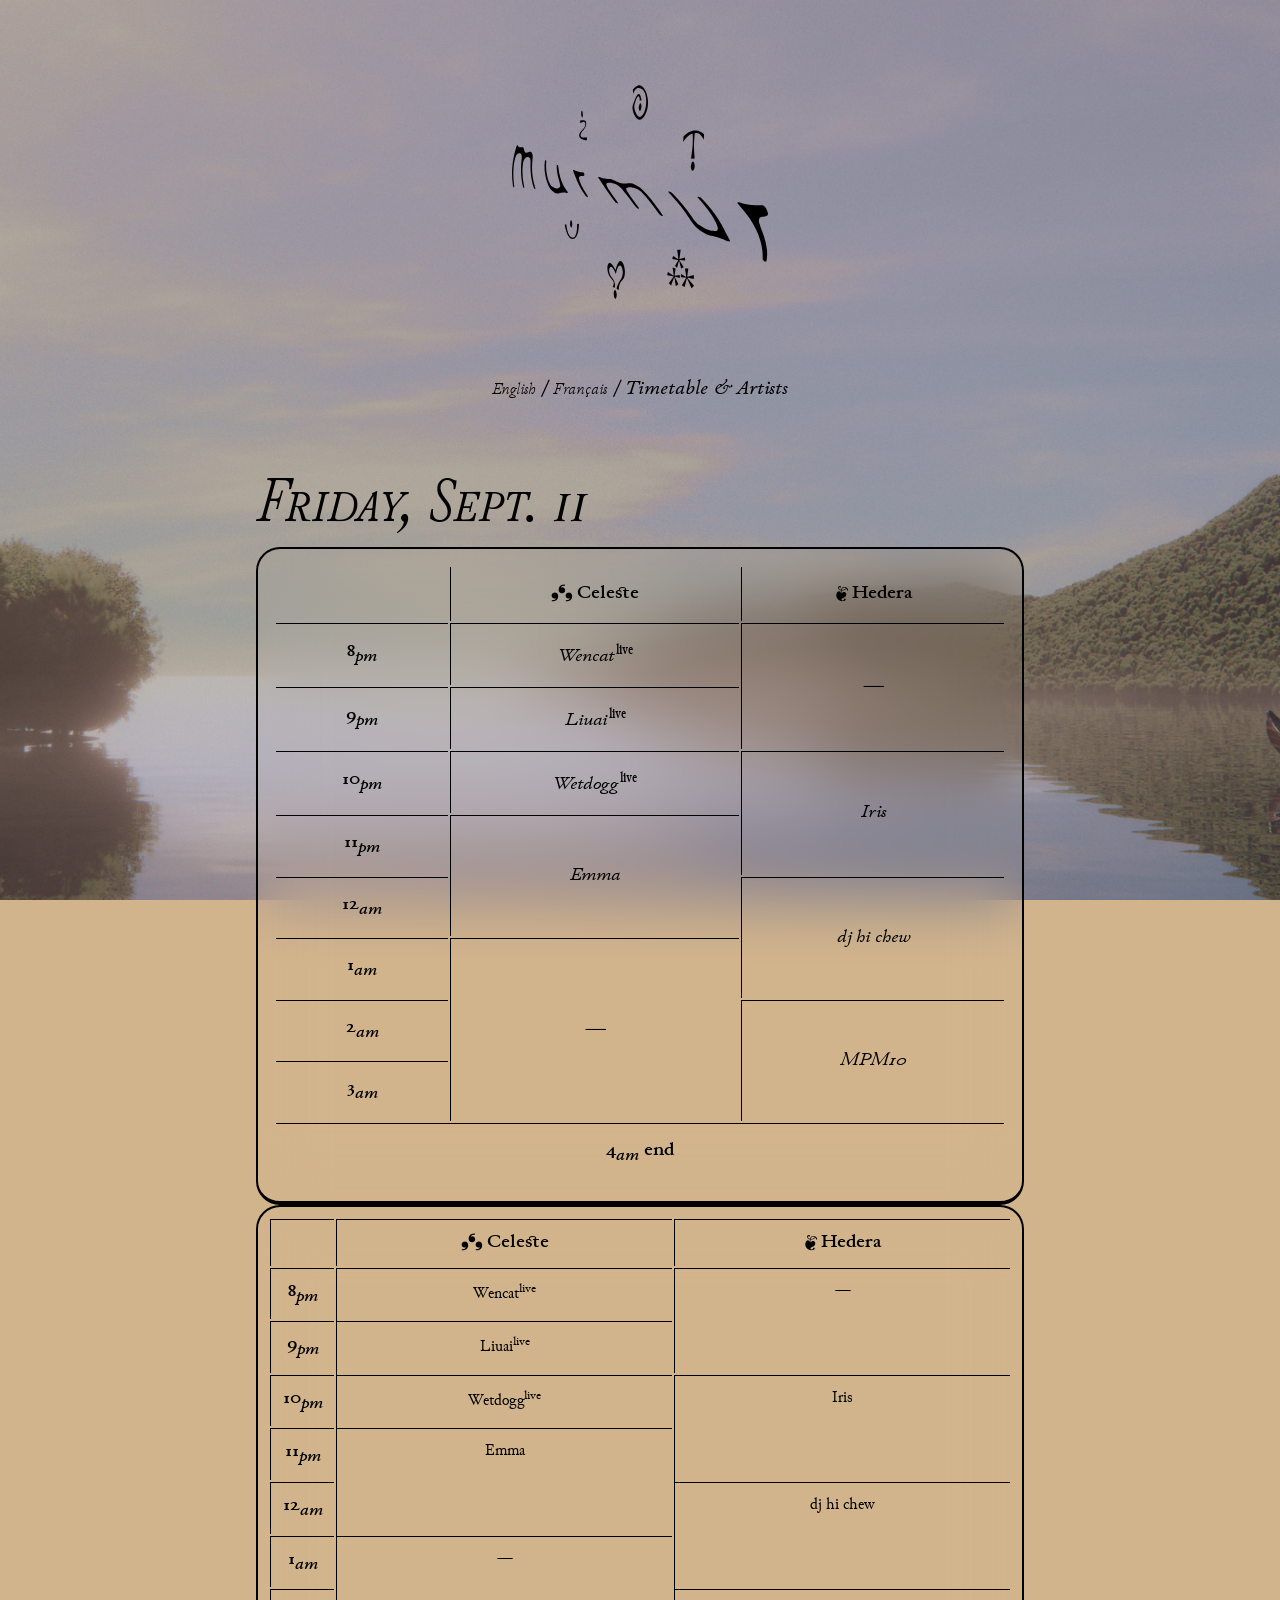
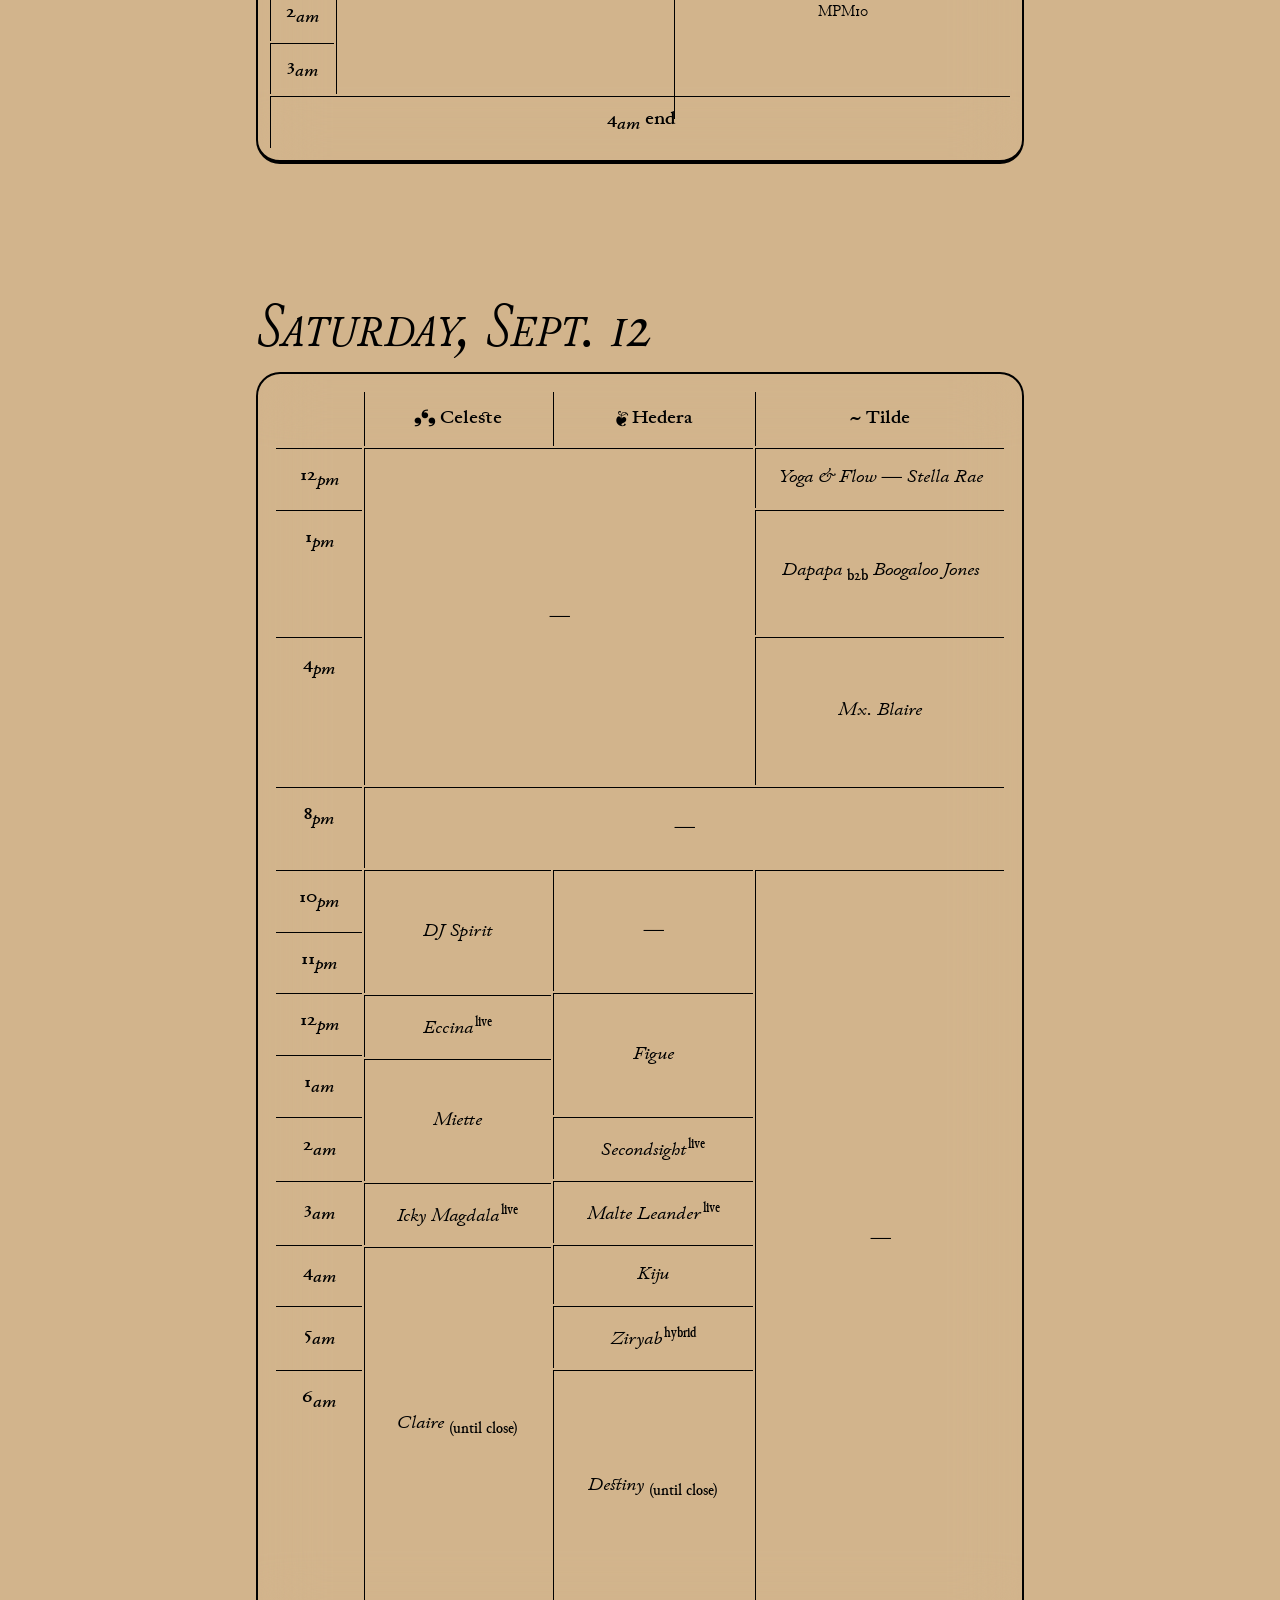
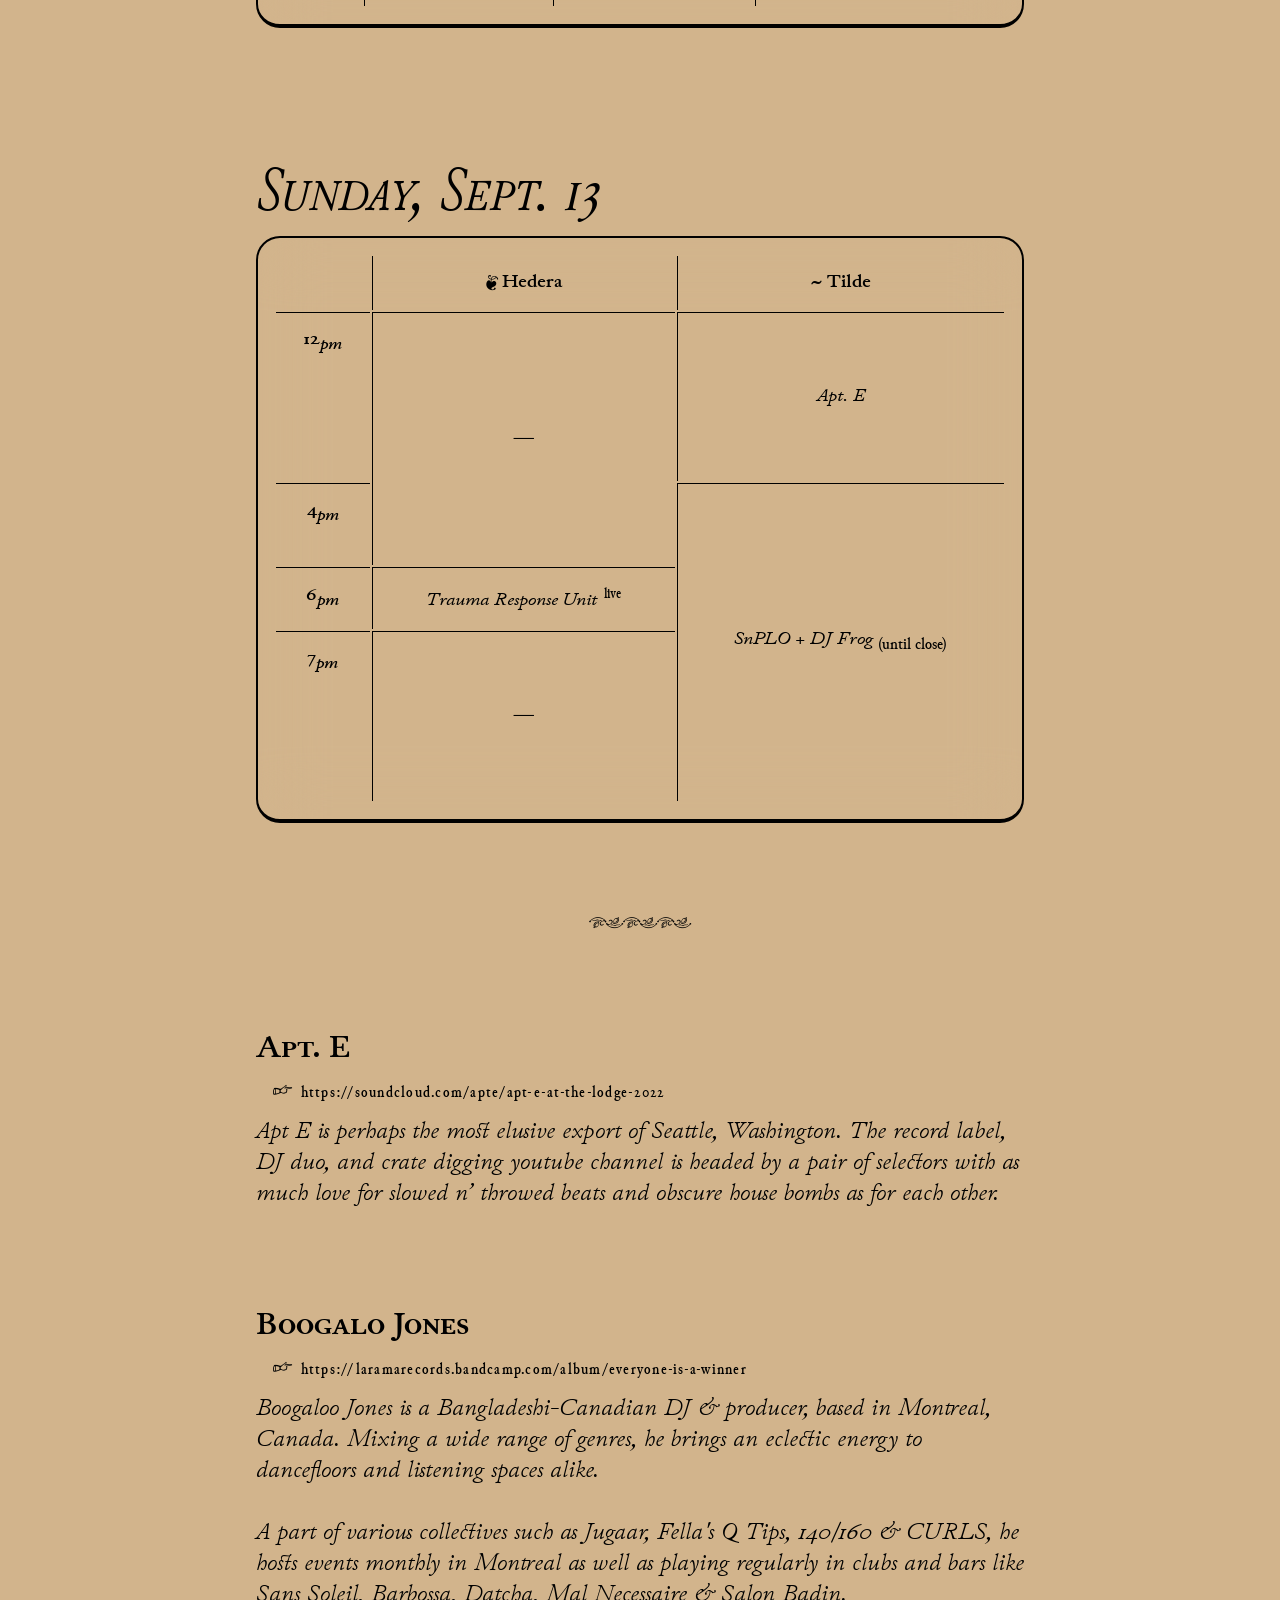
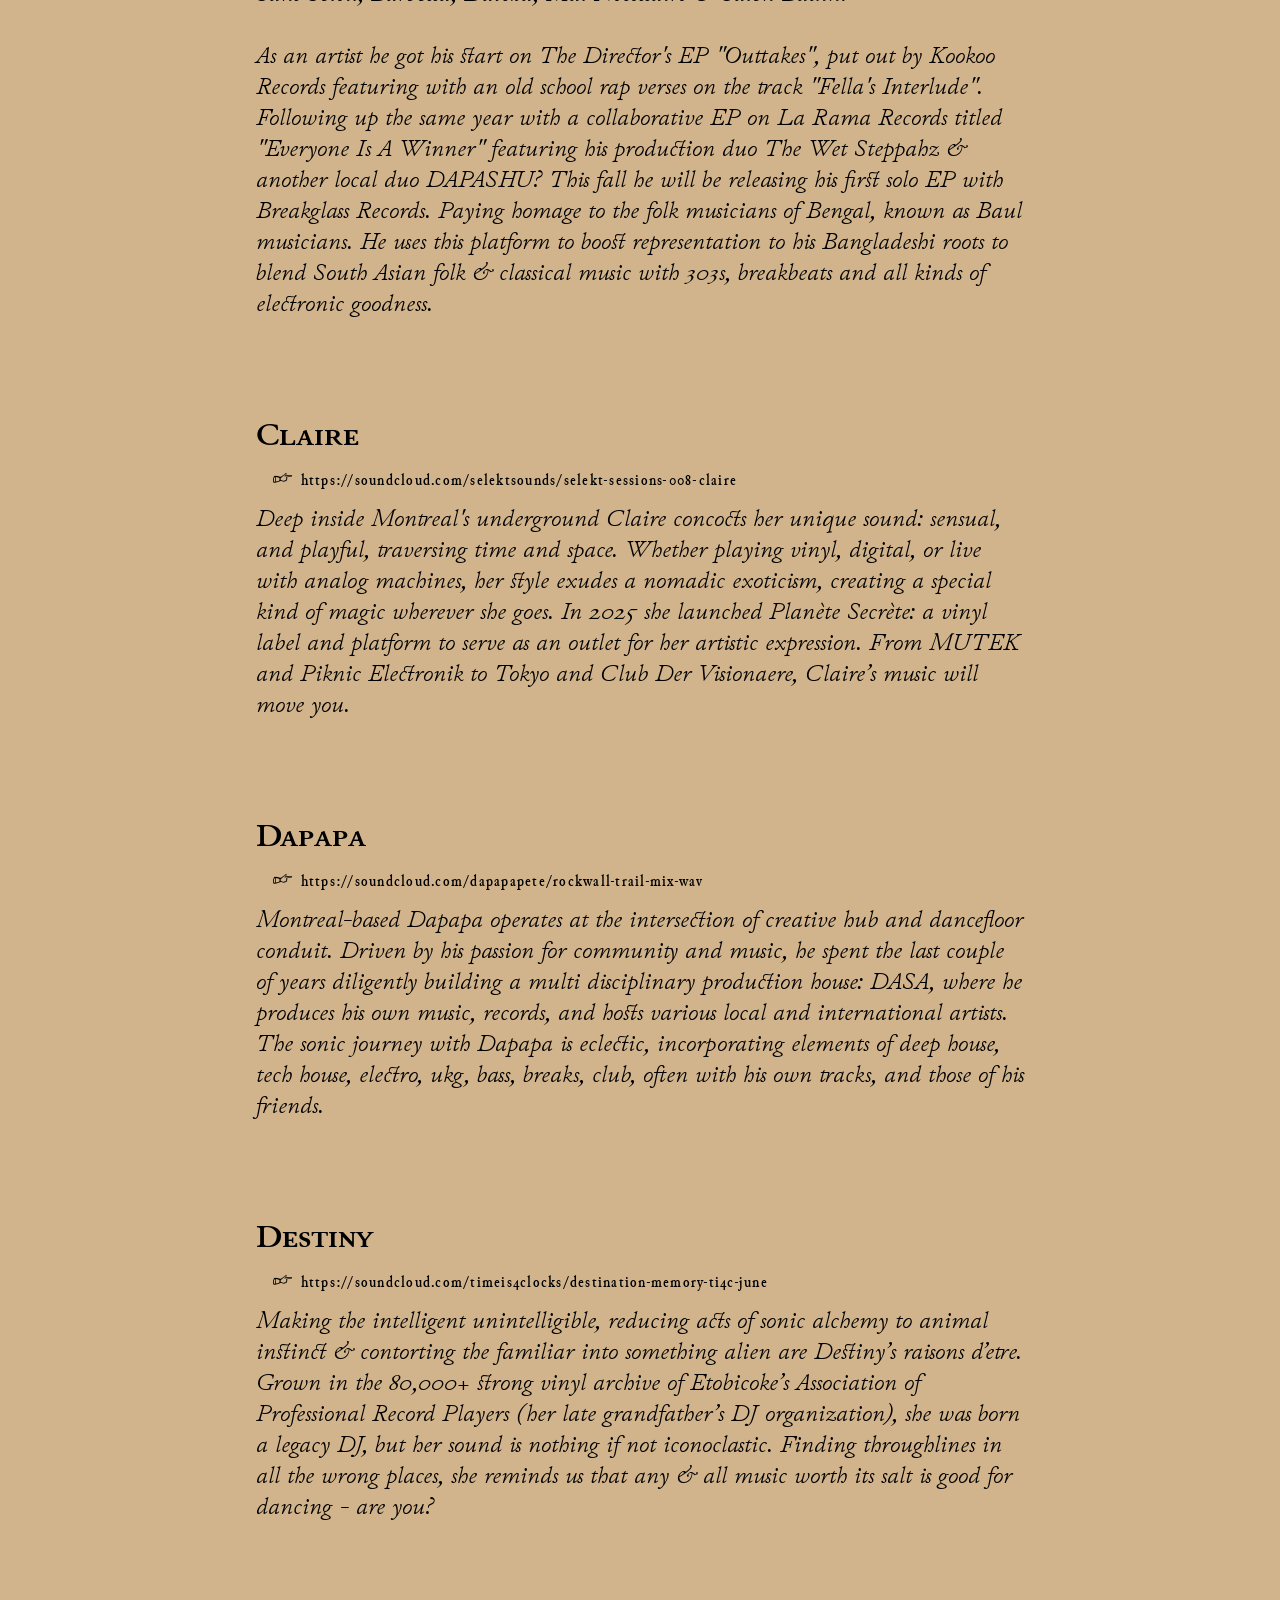
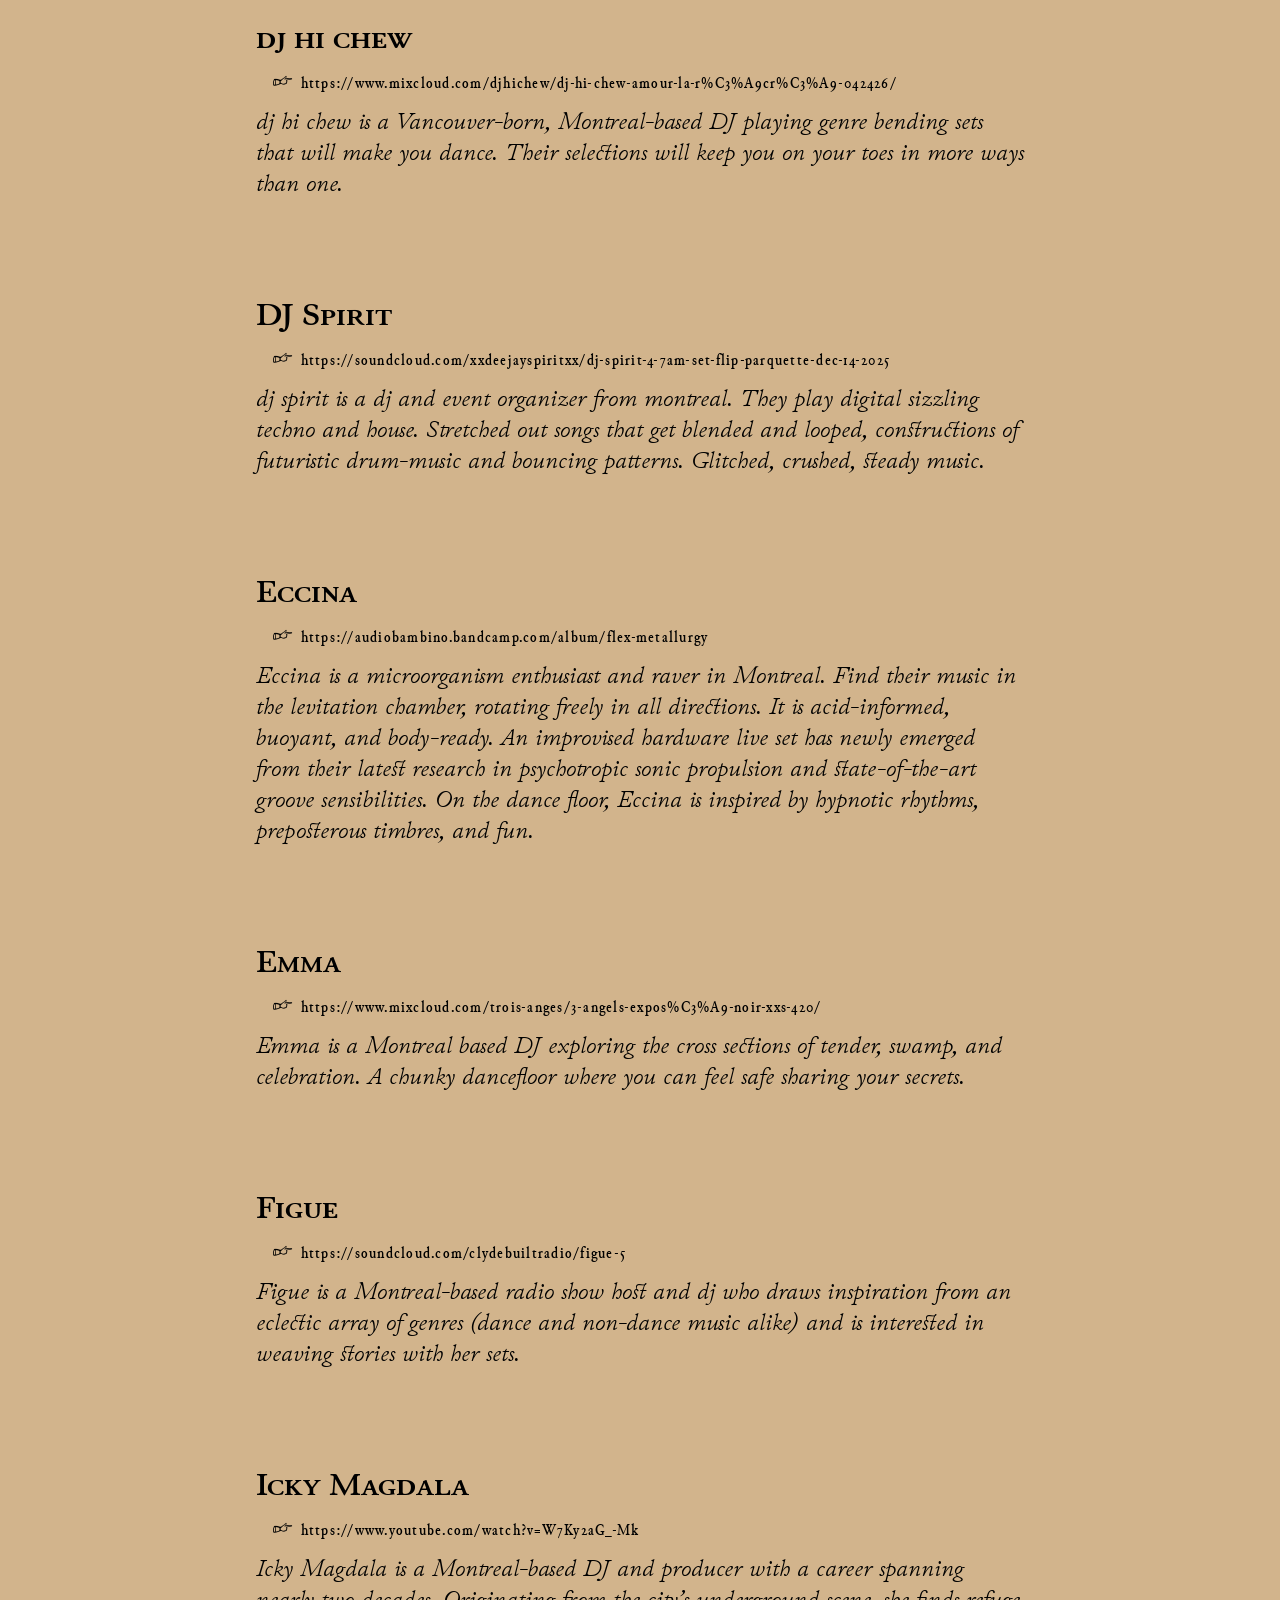
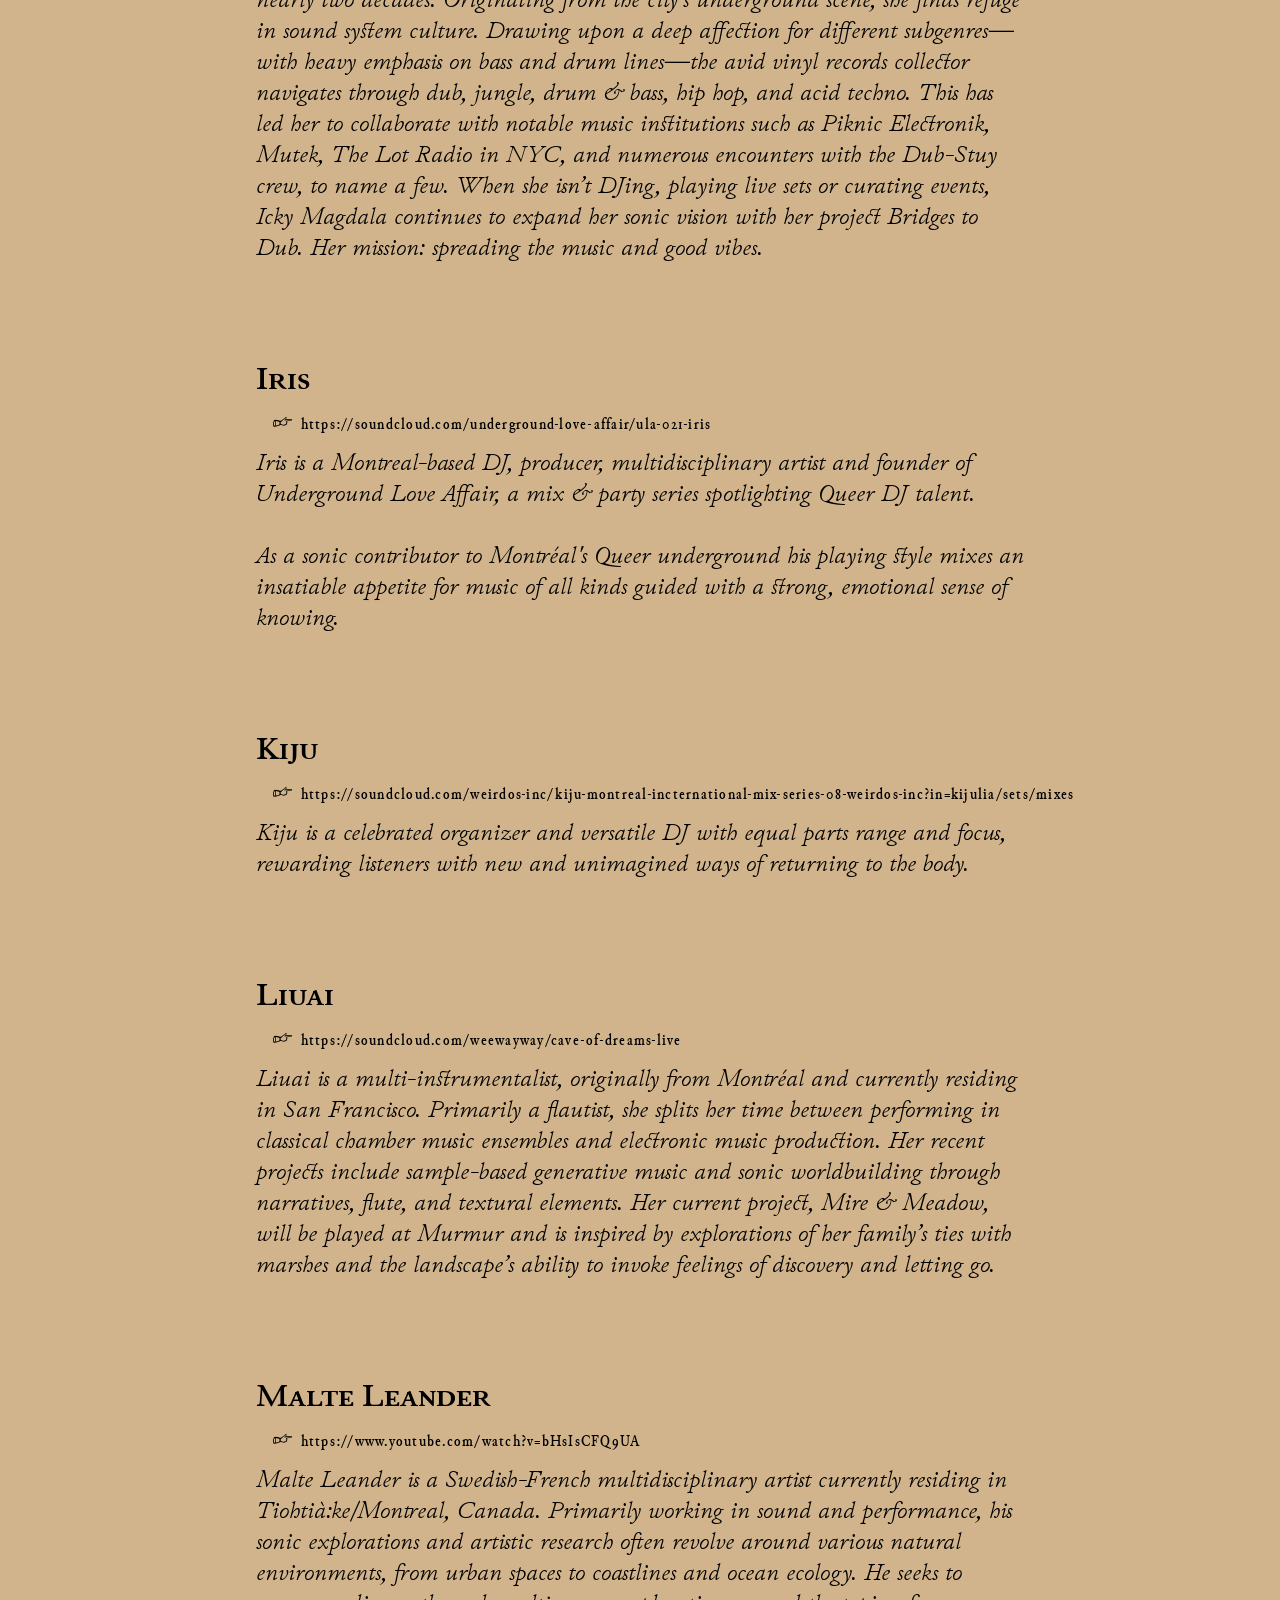
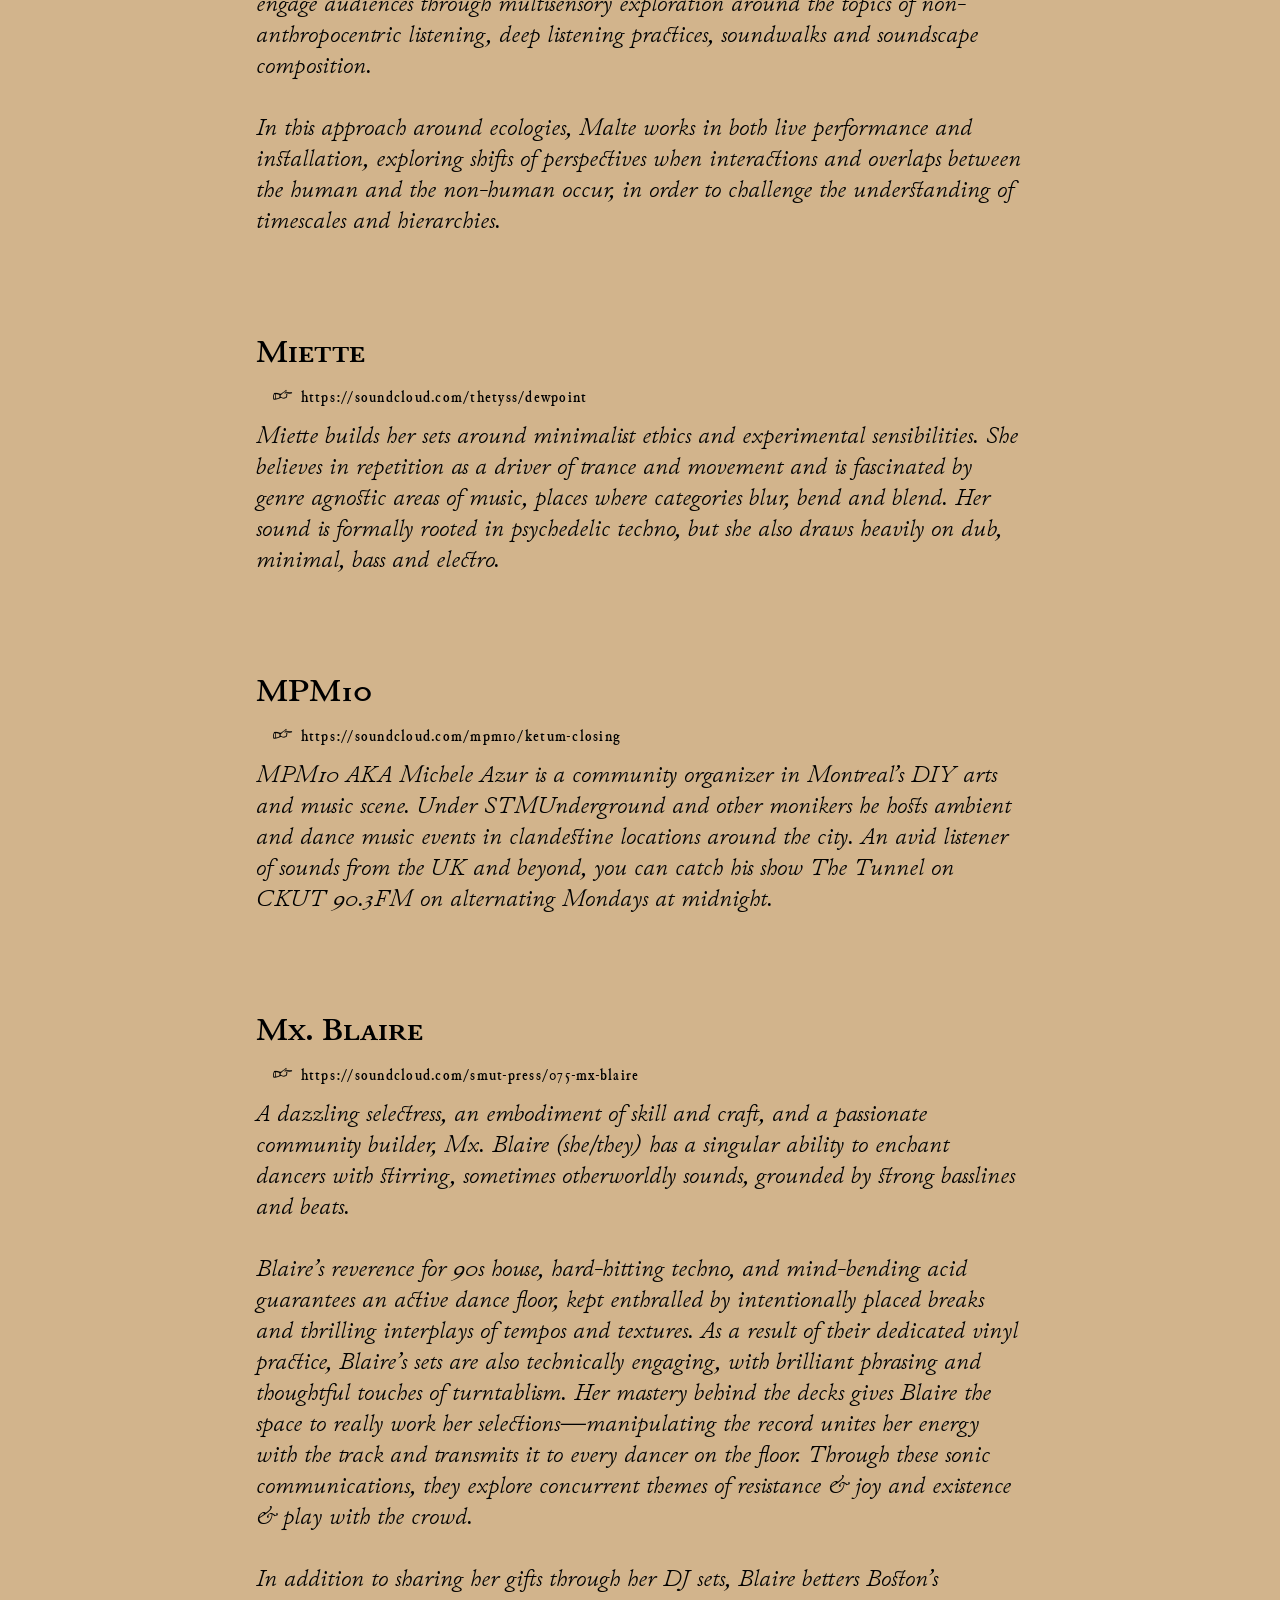
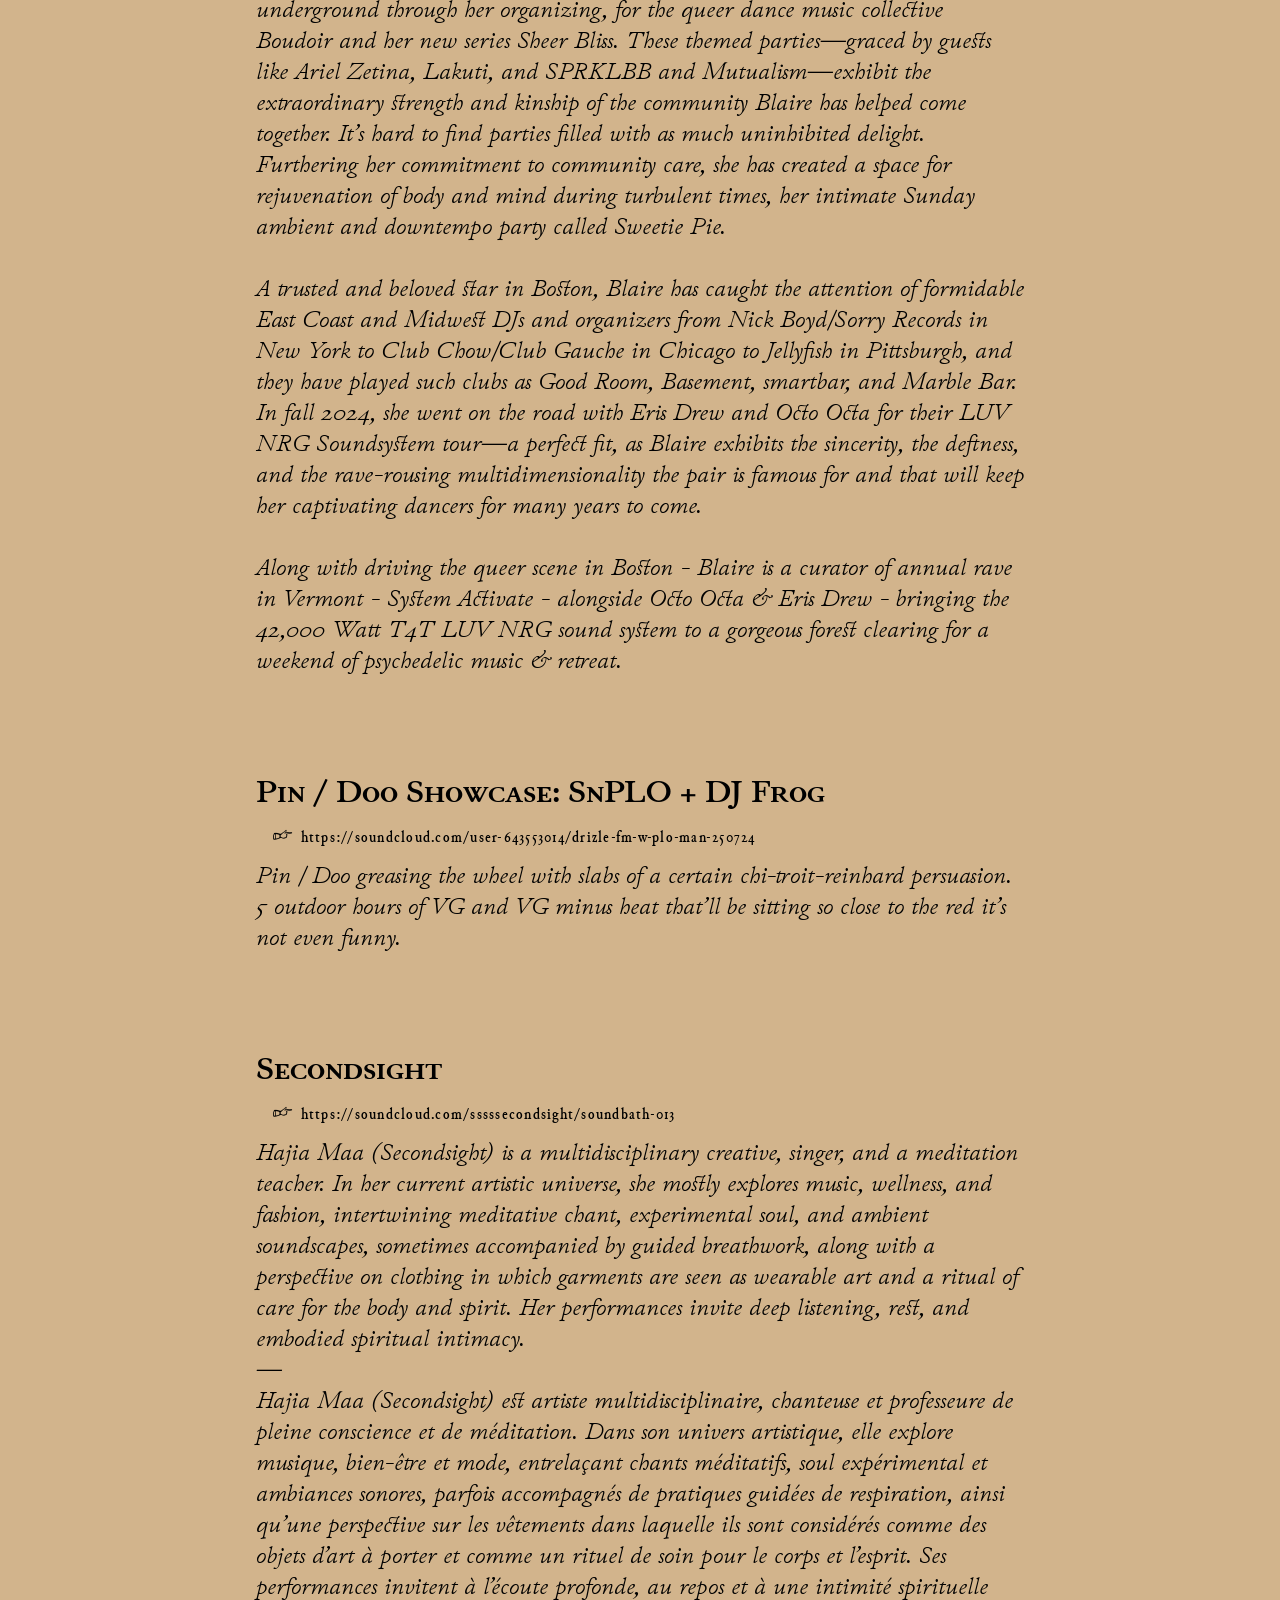
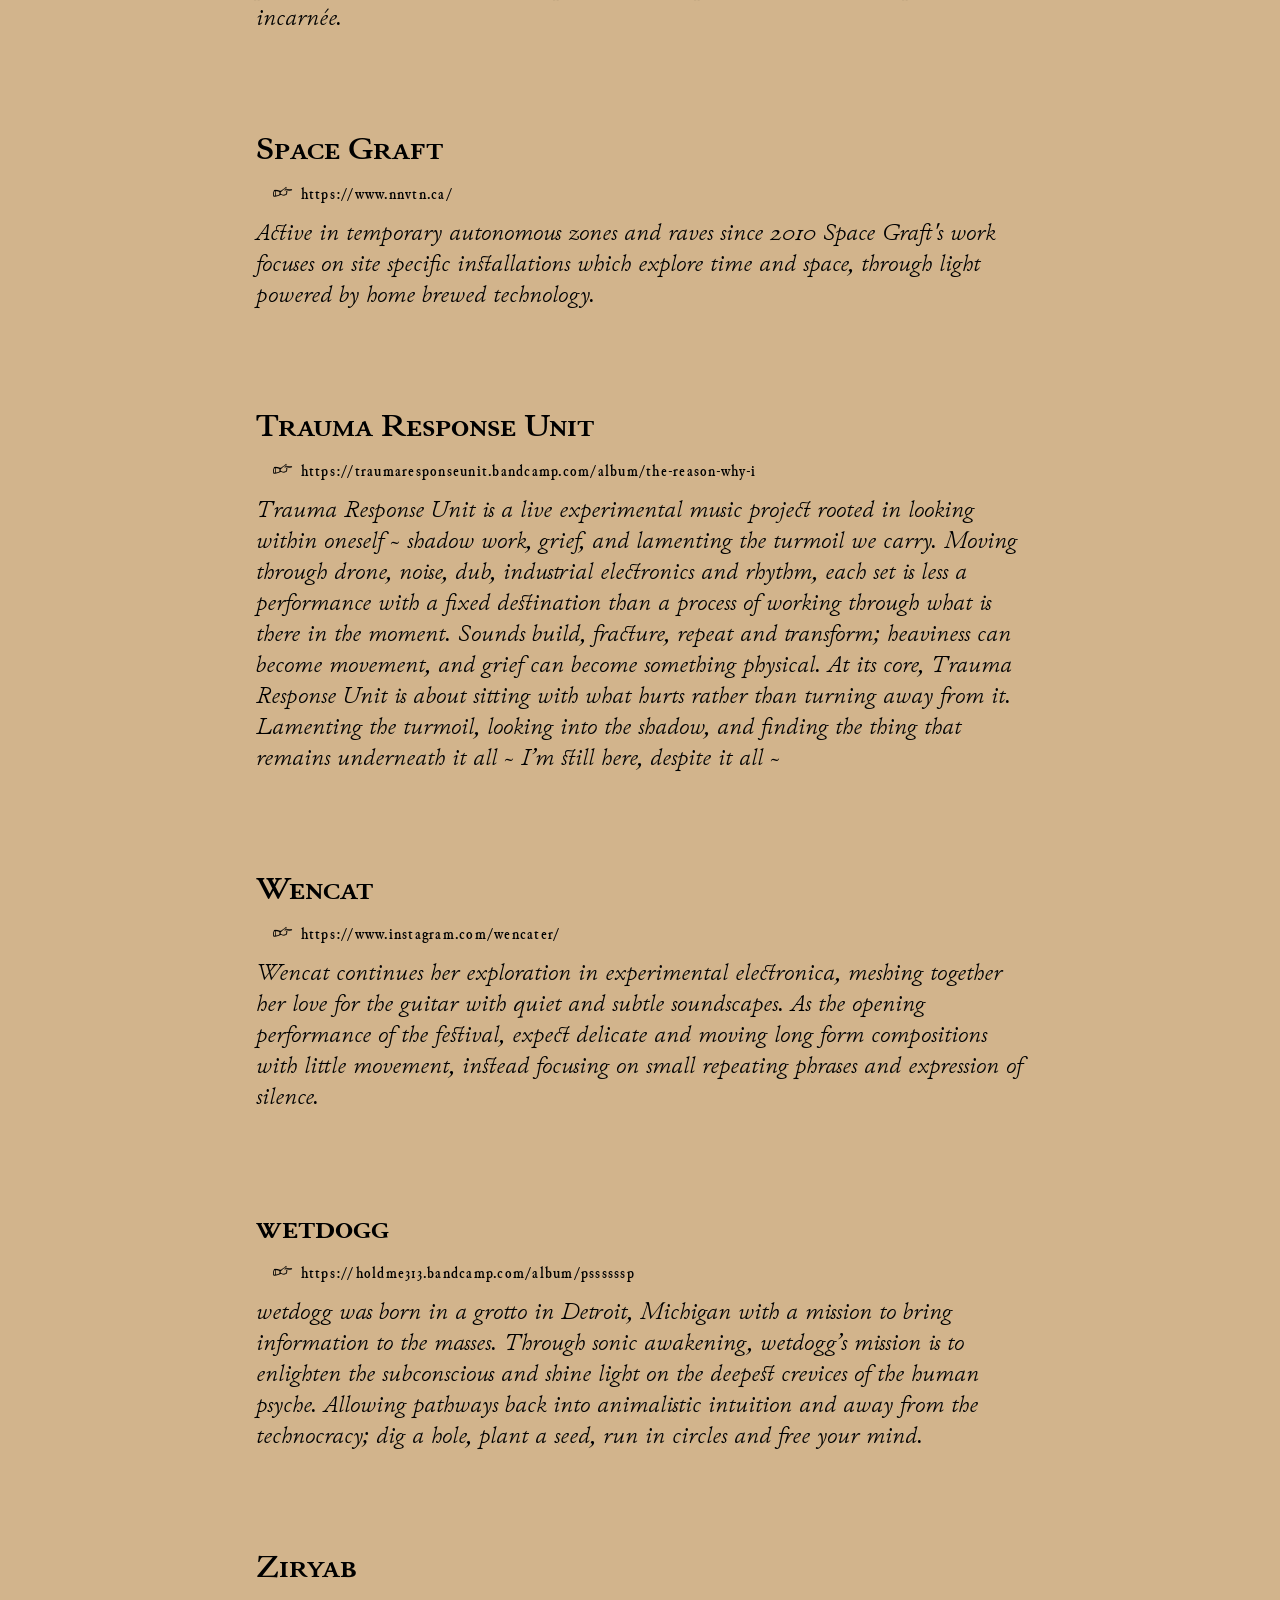
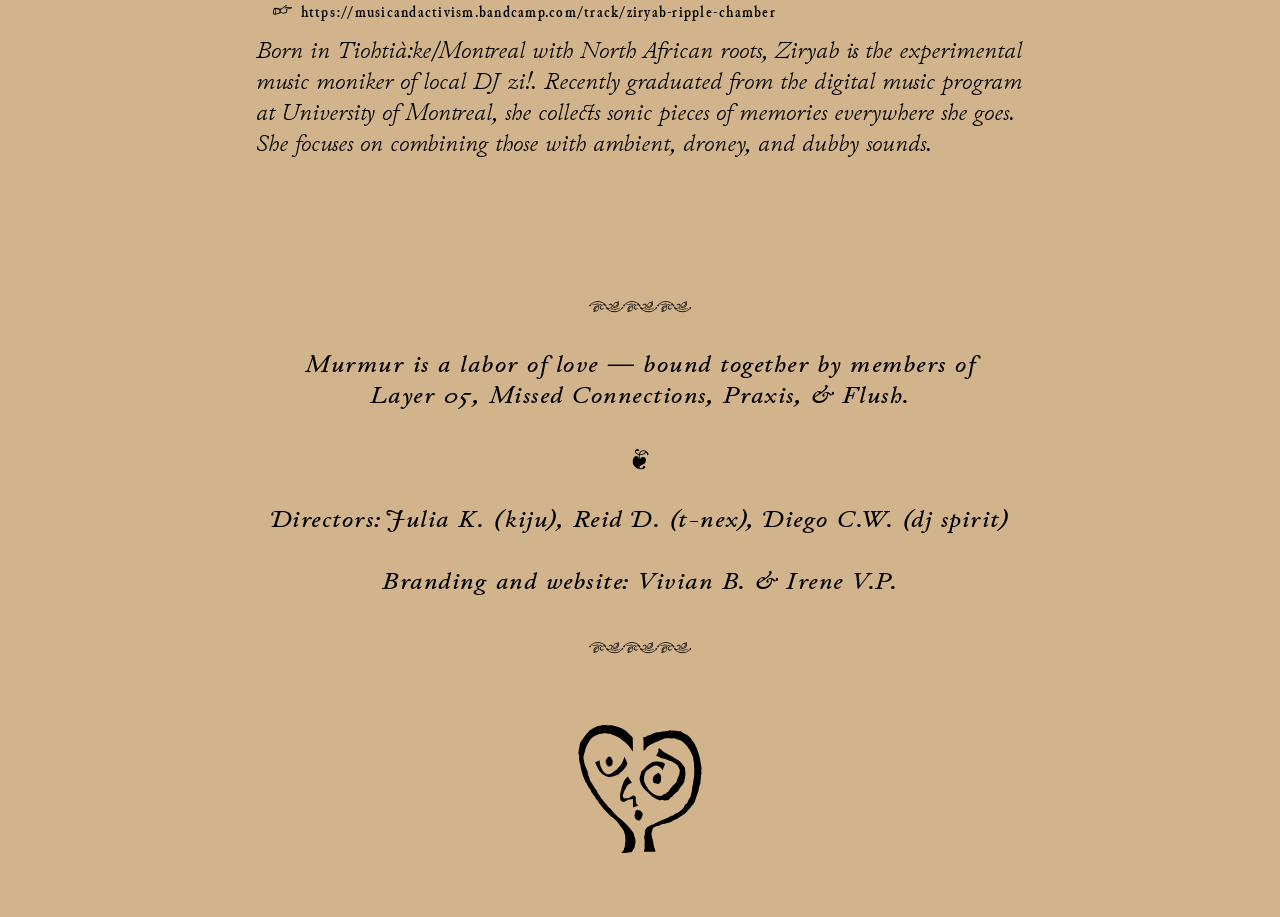
==== commit bb7b16bf: "grid progress" ====
--- a/artists.html
+++ b/artists.html
@@ -29,7 +29,7 @@
 
       <div class="heading">Friday, Sept. 11</div>
 
-<!--
+
       <div style="overflow-x: auto;">
         <table>
           <tr>
@@ -76,12 +76,12 @@
         </table>
       </div>
 
-      <div class="heading">gridtest</div>
+
       <div style="overflow-x: auto;">
         <div class="grid-container" style="grid-template-columns: 64px 1fr 1fr;">
-            <div></div>
-            <div>❟❛❟ Celeste</div>
-            <div>❦ Hedera</div>
+            <div class="empty-item"></div>
+            <div class="grid-header">❟❛❟ Celeste</div>
+            <div class="grid-header">❦ Hedera</div>
 
             <div class="time-label">8<sub>pm</sub></div>
             <a class="cell-link" href="#wencat">Wencat<sup>live</sup></a>
@@ -92,57 +92,34 @@
 
             <div class="time-label">10<sub>pm</sub></div>
             <a class="cell-link" href="#wetdogg">Wetdogg<sup>live</sup></a>
-            <a class="cell-link" style="grid-row-end: span 2;" href="#iris">Iris</a>
+            <a class="cell-link" href="#iris" style="grid-row-end: span 2;">Iris</a>
 
             <div class="time-label">11<sub>pm</sub></div>
-            <a class="cell-link" style="grid-row-end: span 2;" href="#emma">Emma</a>
+            <a class="cell-link" href="#emma" style="grid-row-end: span 2;">Emma</a>
 
             <div class="time-label">12<sub>am</sub></div>
-            <a class="cell-link" style="grid-row-end: span 2;" href="#dj-hi-chew">dj hi chew</a>
+            <a class="cell-link" href="#dj-hi-chew" style="grid-row-end: span 2;">dj hi chew</a>
 
             <div class="time-label">1<sub>am</sub></div>
             <div style="grid-row-end: span 3;">—</div>
 
             <div class="time-label">2<sub>am</sub></div>
-            <a class="cell-link" style="grid-row-end: span 2;" href="#mpm10">MPM10</a>
+            <a class="cell-link" href="#mpm10" style="grid-row-end: span 2;">MPM10</a>
 
             <div class="time-label">3<sub>am</sub></div>
 
             <div class="time-label" style="grid-column-end: span 3;">4<sub>am</sub> end</div>
-          </tr>
+
         </div>
       </div>
 
       <br><br><br>
 
--->
-
-      <h3>❟❛❟ Celeste</h3>
-      <p>
-      <i>8pm-9pm:</i> Wencat (live)
-      <br>
-      <i>9pm-10pm:</i> Liuai (live)
-      <br>
-      <i>10pm-11pm:</i> Wetdogg (live)
-      <br>
-      <i>11pm-1am:</i> Emma
-
-      </p>
-
-
-      <h3>❦  Hedera</h3>
-      <p>
-      <i>10pm-12am:</i> Iris
-      <br>
-      <i>12am-2am:</i> dj hi chew
-      <br>
-      <i>2am-4am:</I> MPM10
-      <p>
 
 
       <div class="heading">Saturday, Sept. 12</div>
 
-<!--
+
       <div style="overflow-x: auto;">
         <table>
           <tr>
@@ -220,110 +197,11 @@
         </table>
       </div>
 
-
-      <!--
-      <div style="overflow-x: auto;">
-        <div class="grid-container" style="grid-template-columns: repeat(4, 1fr);">
-
-            <div></div>
-            <div>❟❛❟ Celeste</div>
-            <div>❦ Hedera</div>
-            <div>~ Tilde</div>
-
-            <div class="time-label">12<sub>pm</sub></div>
-            <div style="grid-row-end: span 3; grid-column-end: span 2;" rowspan="3" colspan="2">—</div>
-            <div>Yoga &amp; Flow — Stella Rae</div>
-
-            <div class="time-label">1<sub>pm</sub><br><br><br><br></div>
-            <div><a href="#dapapa">Dapapa</a> <sub>b2b</sub> <a href="#boogalo-jones">Boogaloo Jones</a></div>
-
-            <div class="time-label">4<sub>pm</sub><br><br><br><br><br></th>
-            <td><a class="cell-link" href="#mx-blaire">Mx. Blaire</a></td>
-
-            <th>8<sub>pm</sub><br><br></th>
-            <td colspan="3">—</td>
-
-            <th>10<sub>pm</sub></th>
-            <td rowspan="3"><a class="cell-link" href="#dj-spirit">DJ Spirit</a></td>
-            <td rowspan="2">—</td>
-            <td rowspan="13">—</td>
-
-            <th>11<sub>pm</sub></th>
-
-            <th rowspan="2">12<sub>pm</sub></th>
-            <td rowspan="4"><a class="cell-link" href="#figue">Figue</td>
-
-            <td rowspan="2"><a class="cell-link" href="#eccina">Eccina<sup>live</sup></a></td>
-
-            <th rowspan="2">1<sub>am</sub></th>
-
-            <td rowspan="3"><a class="cell-link" href="#miette">Miette</a></td>
-
-            <th rowspan="1">2<sub>am</sub></th>
-            <td rowspan="1"><a class="cell-link" href="#secondsight">Secondsight<sup>live</sup></a></td>
-
-            <th rowspan="2">3<sub>am</sub></th>
-            <td rowspan="2"><a class="cell-link" href="#malte-leander">Malte Leander<sup>live</sup></a></td>
-
-            <td rowspan="2"><a class="cell-link" href="#icky-magdala">Icky Magdala<sup>live</sup></a></td>
-
-            <th rowspan="2">4<sub>am</sub></th>
-            <td rowspan="2"><a class="cell-link" href="#kiju">Kiju</a></td>
-
-            <td rowspan="3"><a class="cell-link" href="#claire">Claire <sub>(until close)</sub></a></td>
-
-            <th rowspan="1">5<sub>am</sub></th>
-            <td rowspan="1"><a class="cell-link" href="#ziryab">Ziryab<sup>hybrid</sup></a></td>
-
-            <th rowspan="1">6<sub>am</sub><br><br><br><br><br><br><br><br><br></th>
-            <td rowspan="1"><a class="cell-link" href="#destiny">Destiny <sub>(until close)</sub></a></td>
-
-
-        </div>
-      </div>
-      -->
-
-
-      <h3>~ Tilde</h3>
-      <p>
-      <i>12pm-1pm:</i> Yoga &amp; Flow — Stella Rae
-      <br>
-      <i>1pm-4pm:</i> Dapapa b2b Boogaloo Jones
-      <br>
-      <i>4pm-8pm:</i> Mx. Blaire
-      </p>
-
-      <h3>❟❛❟ Celeste</h3>
-      <p>
-
-      <i>10pm-12:30am: </i>DJ Spirit
-
-      <br><i>12:30am-1:30am: </i> Eccina (live)
-
-      <br><i>1:30am-3:30am: </i> Miette
-
-      <br><i>3:30am-4:30am: </i> Icky Magdala (live)
-
-      <br><i>4:30am-close: </i>Claire
-      <p>
-
-
-      <h3>❦  Hedera</h3>
-      <p>
-      <i>12am-2am:</i> Figue
-      <br><i>2am-3am:</i> Secondsight (live)
-      <br><i>3am-4am:</i> Malte (live)
-      <br><i>4am-5am:</i> Kiju
-      <br><i>5am-6am:</i> Ziryab (hybrid)
-      <br><i>6am-close:</i> Destiny
-      </p>
-
-
       <br><br><br>
 
       <div class="heading">Sunday, Sept. 13</div>
 
-      <!--
+
       <div style="overflow-x: auto;">
         <table>
           </tr>
@@ -350,42 +228,6 @@
           </tr>
         </table>
       </div>
-
-
-      <div style="overflow-x: auto;">
-        <div class="grid-container" style="grid-template-columns: 64px 1fr 1fr;">
-            <div class="empty-item"></div>
-            <div class="grid-header">❦ Hedera</div>
-            <div class="grid-header">~ Tilde</div>
-
-            <div class="time-label">12<sub>pm</sub><br><br><br><br><br><br></div>
-            <div style="grid-row-end: span 2;">—</div>
-            <a class="cell-link" href="#apt-e">Apt. E</a>
-
-            <div class="time-label">4<sub>pm</sub><br><br></div>
-            <a class="cell-link" style="grid-row-end: span 3;" href="#snplo-dj-frog">SnPLO + DJ Frog <sub>(until close)</sub></a>
-
-            <div class="time-label">6<sub>pm</sub></div>
-            <div><a class="cell-link" href="#trauma-response-unit">Trauma Response Unit <sup>live</sup></a></div>
-
-            <div class="time-label">7<sub>pm</sub><br><br><br><br><br><br></div>
-            <div>—</div>
-
-        </div>
-      </div>
-      -->
-      <h3>~ Tilde</h3>
-      <p>
-      <i>12pm-4pm:</i> Apt. E
-      <br><i>4pm-close:</i> SnPLO + DJ Frog
-      </p>
-
-      <h3>❦  Hedera</h3>
-      <p><i>6pm-7pm:</i> Trauma Response Unit (live)</p>
-
-
-
-
 
       <div class="ornm">
           <br><br><br><br>
--- a/main.css
+++ b/main.css
@@ -290,7 +290,7 @@
     }
 
 
-    th, .time-label {
+    th {
         /*font-feature-settings: "smcp";*/
         font-style: normal;
         font-weight: 700;
@@ -300,7 +300,7 @@
 
 
 
-    th sub, .time-label sub {
+    th sub {
         font-style: italic;
         font-weight: 700;
         font-stretch: 125%;
@@ -328,46 +328,67 @@
 
 
     /* === GRID === */
+
     .grid-container {
         display: grid;
-        padding: 12px;
 
         border: 2px solid black;
         border-bottom-width: 4px;
+        border-collapse: separate;
         backdrop-filter: blur(32px);
         border-radius: 24px;
 
+        padding: 12px;
+
         gap: 2px;
     }
 
-    .grid-container > div, .grid-container > .cell-link {
-        padding: 12px;
-
+
+
+    .grid-container div, .grid-container .cell-link {
         border-left:solid black 1px;
         border-top:solid black 1px;
 
         text-align: center;
 
-        min-height: 48px;
-    }
-
-    .grid-container .cell-link {
         display: block;
-    }
-
-    .grid-container .time-label {
-        border-left: none;
-    }
-
-    .grid-container .grid-header {
-        border-top: none;
-    }
-
-    .grid-container .empty-item {
-        border-left: none;
-        border-top: none;
-    }
-
+        padding: 12px;
+    }
+
+    .empty-item {
+        border-top:none;
+        border-left:none;
+    }
+
+    .grid-header {
+        border-top:none;
+
+        font-style: normal;
+        font-weight: 700;
+        font-stretch: 125%;
+        font-size: 18px;
+    }
+
+    .time-label {
+        font-style: normal;
+        font-weight: 700;
+        font-stretch: 125%;
+        font-size: 18px;
+    }
+
+
+    .grid-container sub {
+        font-style: normal;
+        font-size: 16px;
+        font-stretch: 90%;
+    }
+
+    .time-label sub {
+        font-style: italic;
+        font-weight: 700;
+        font-stretch: 125%;
+        font-size: 16px;
+    }
 
 
 
@@ -403,7 +424,7 @@
     }
 
 
-    #artists h3, h3 {
+    #artists h3 {
         font-feature-settings: "smcp";
         font-style: normal;
         font-size: 32px;
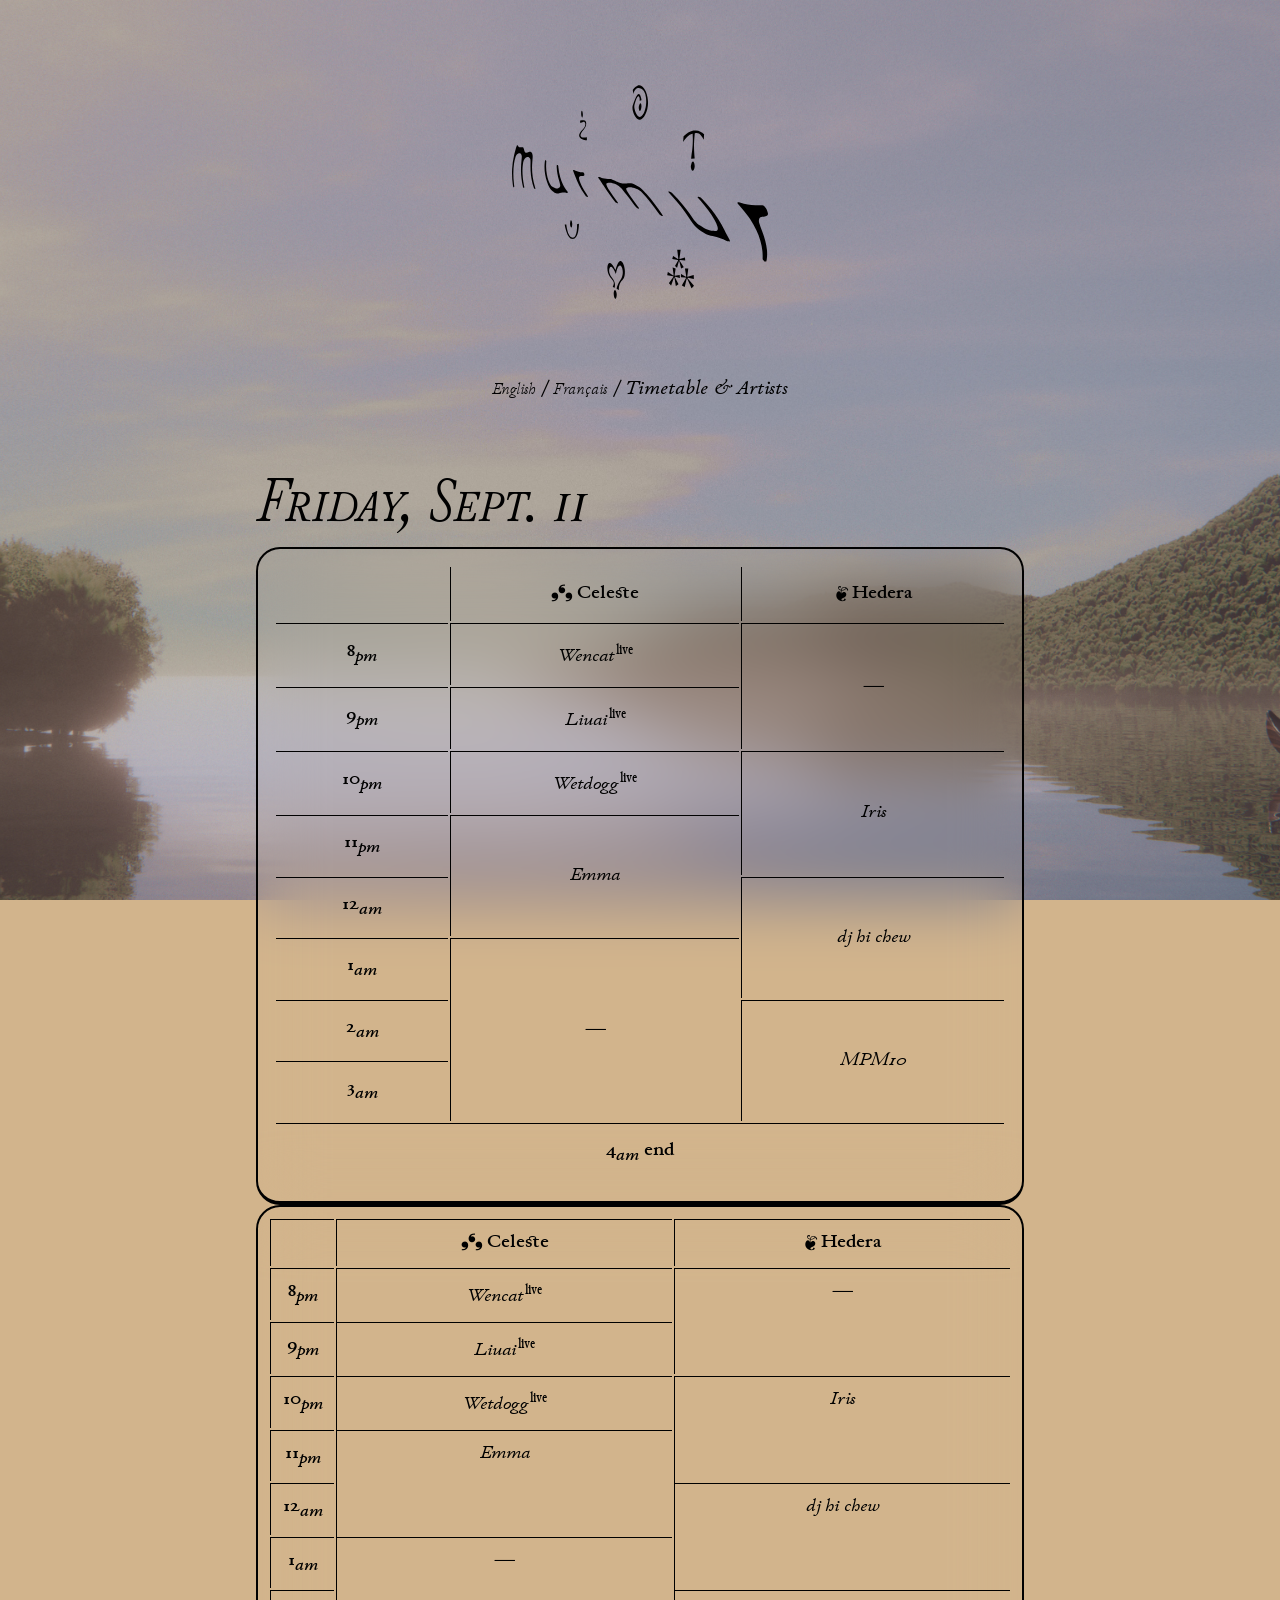
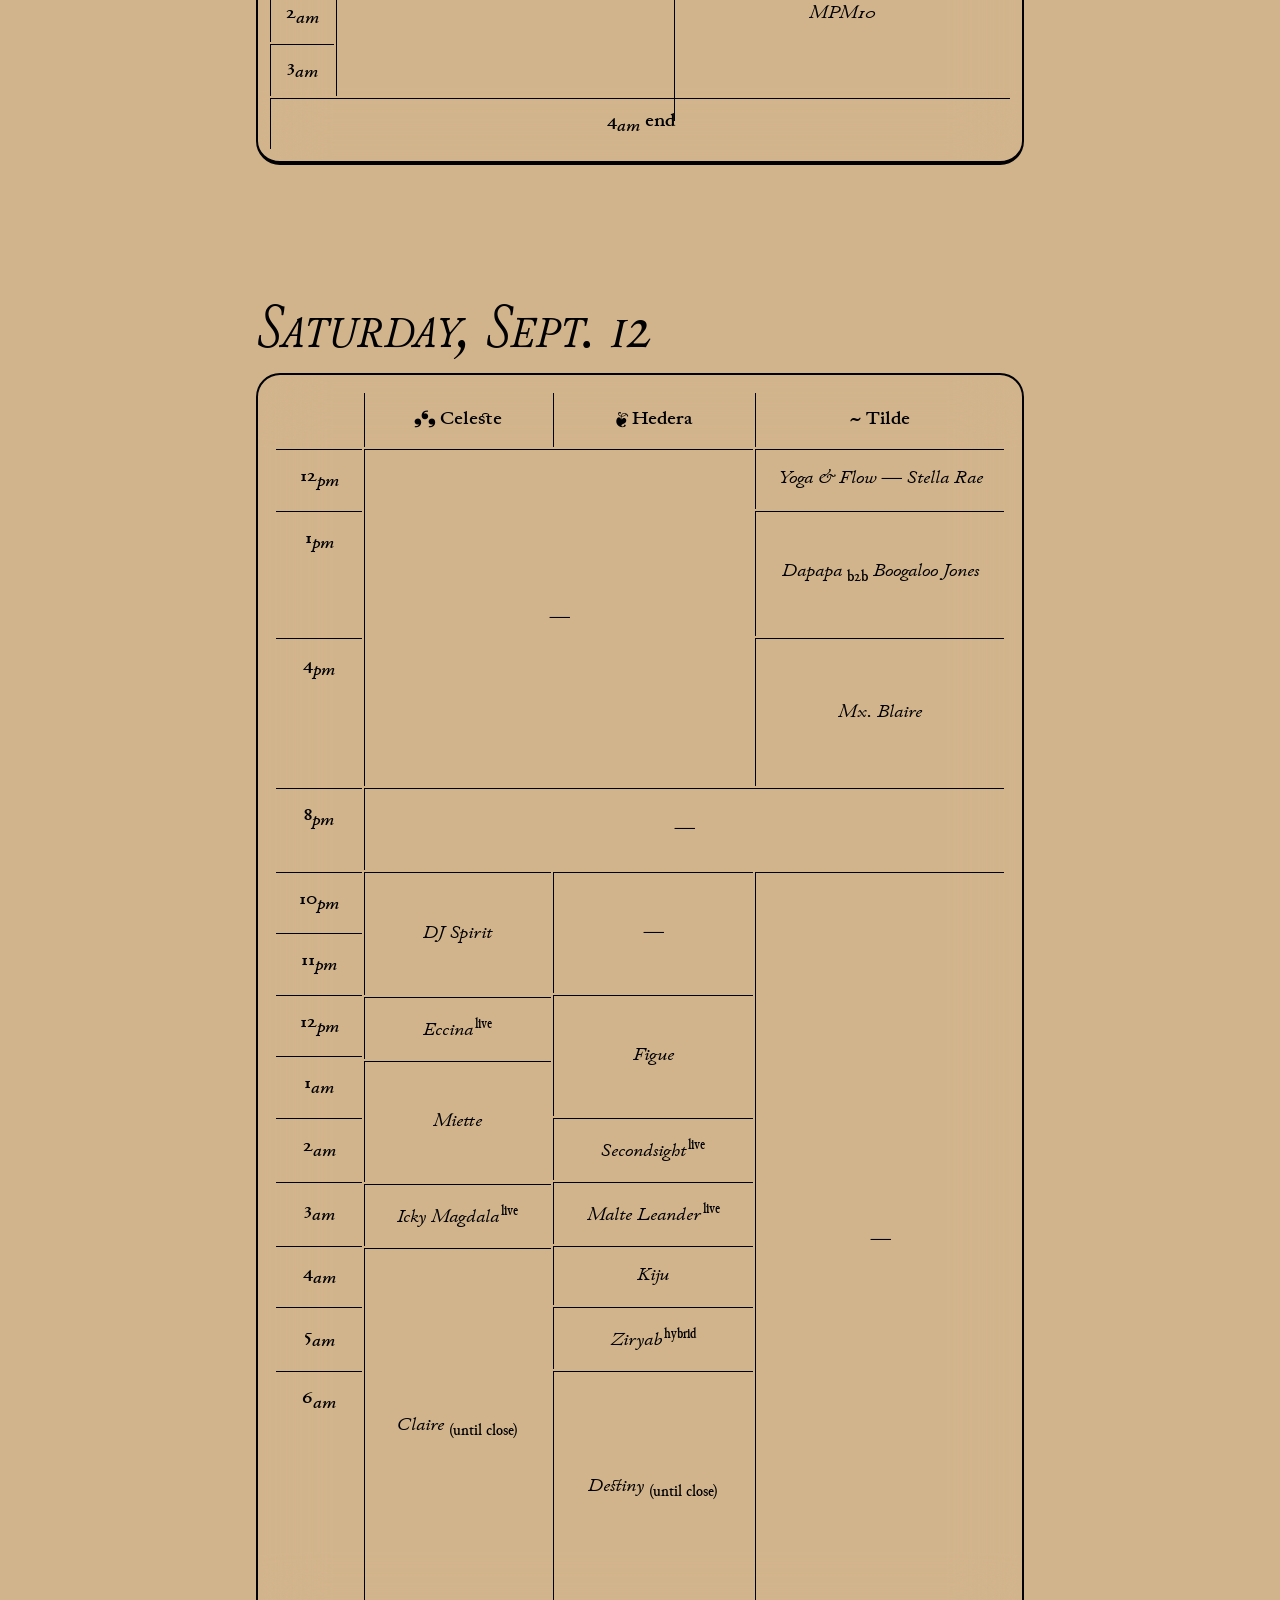
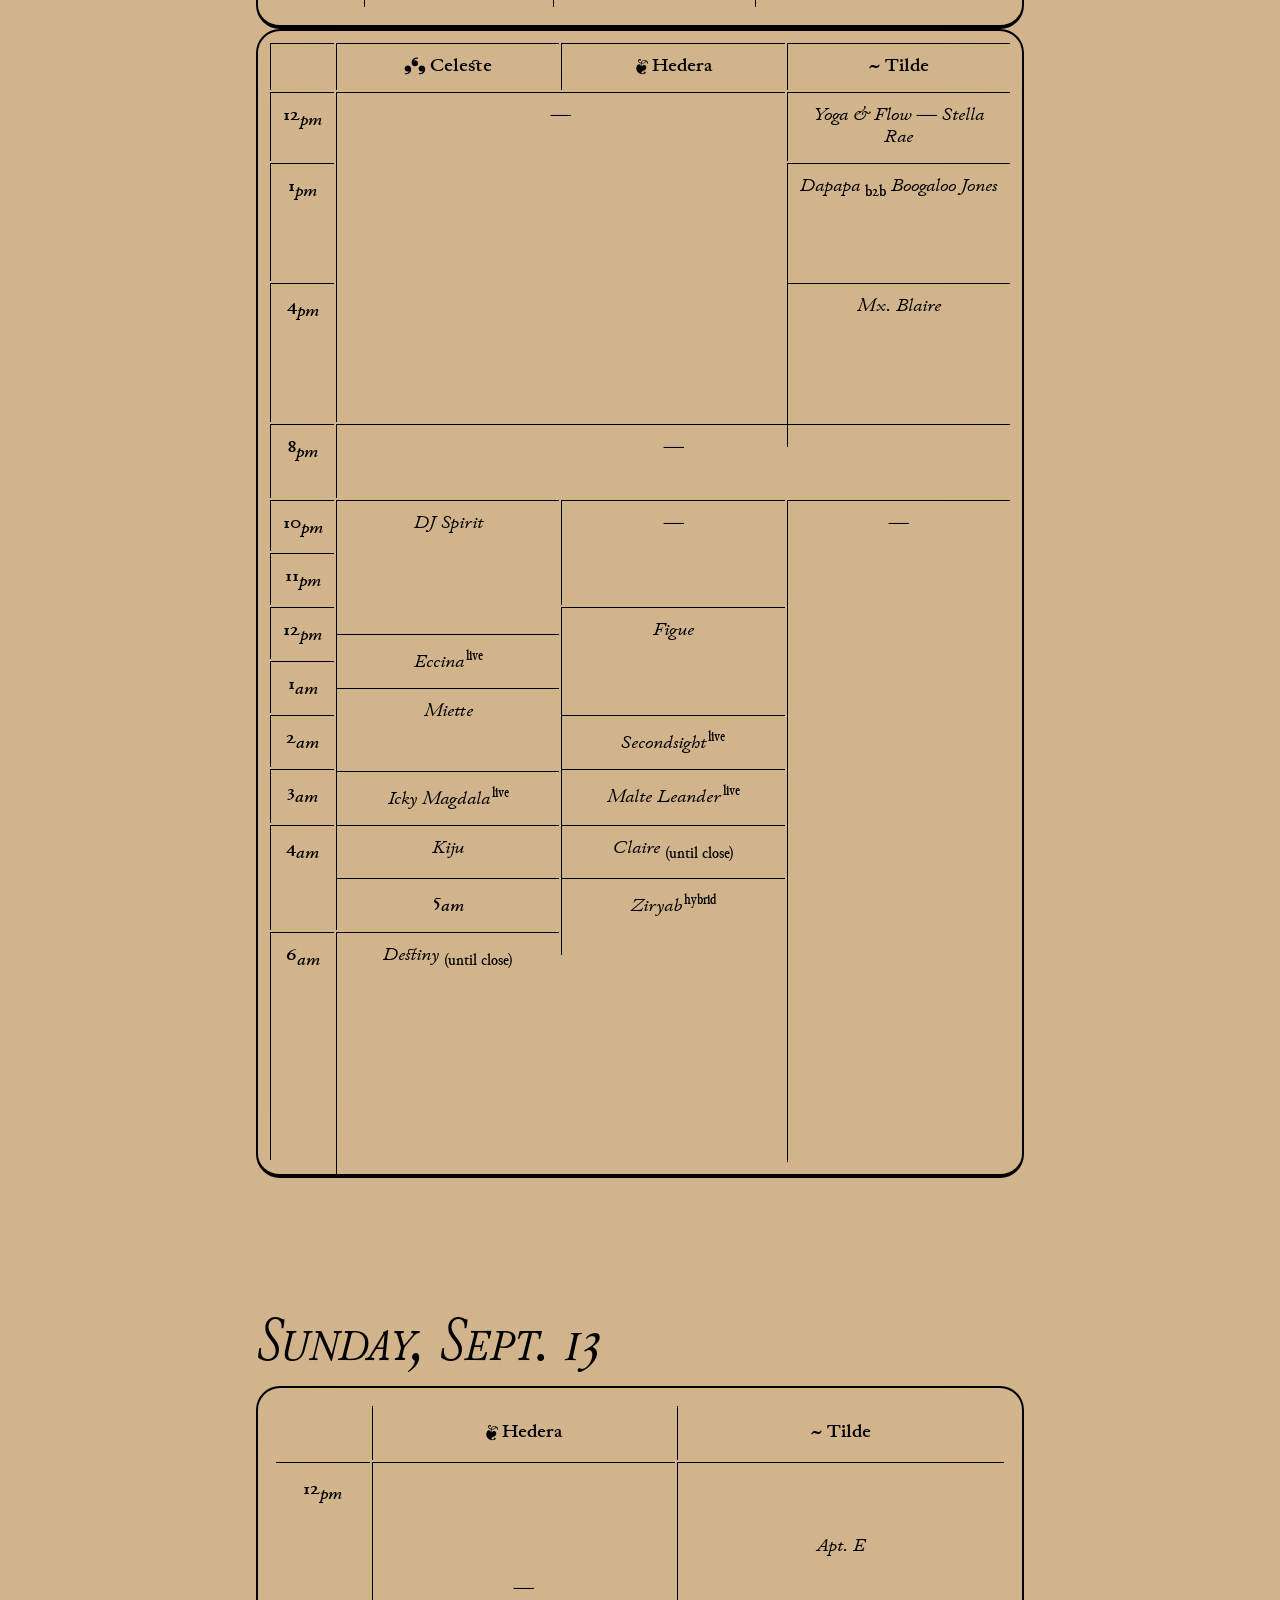
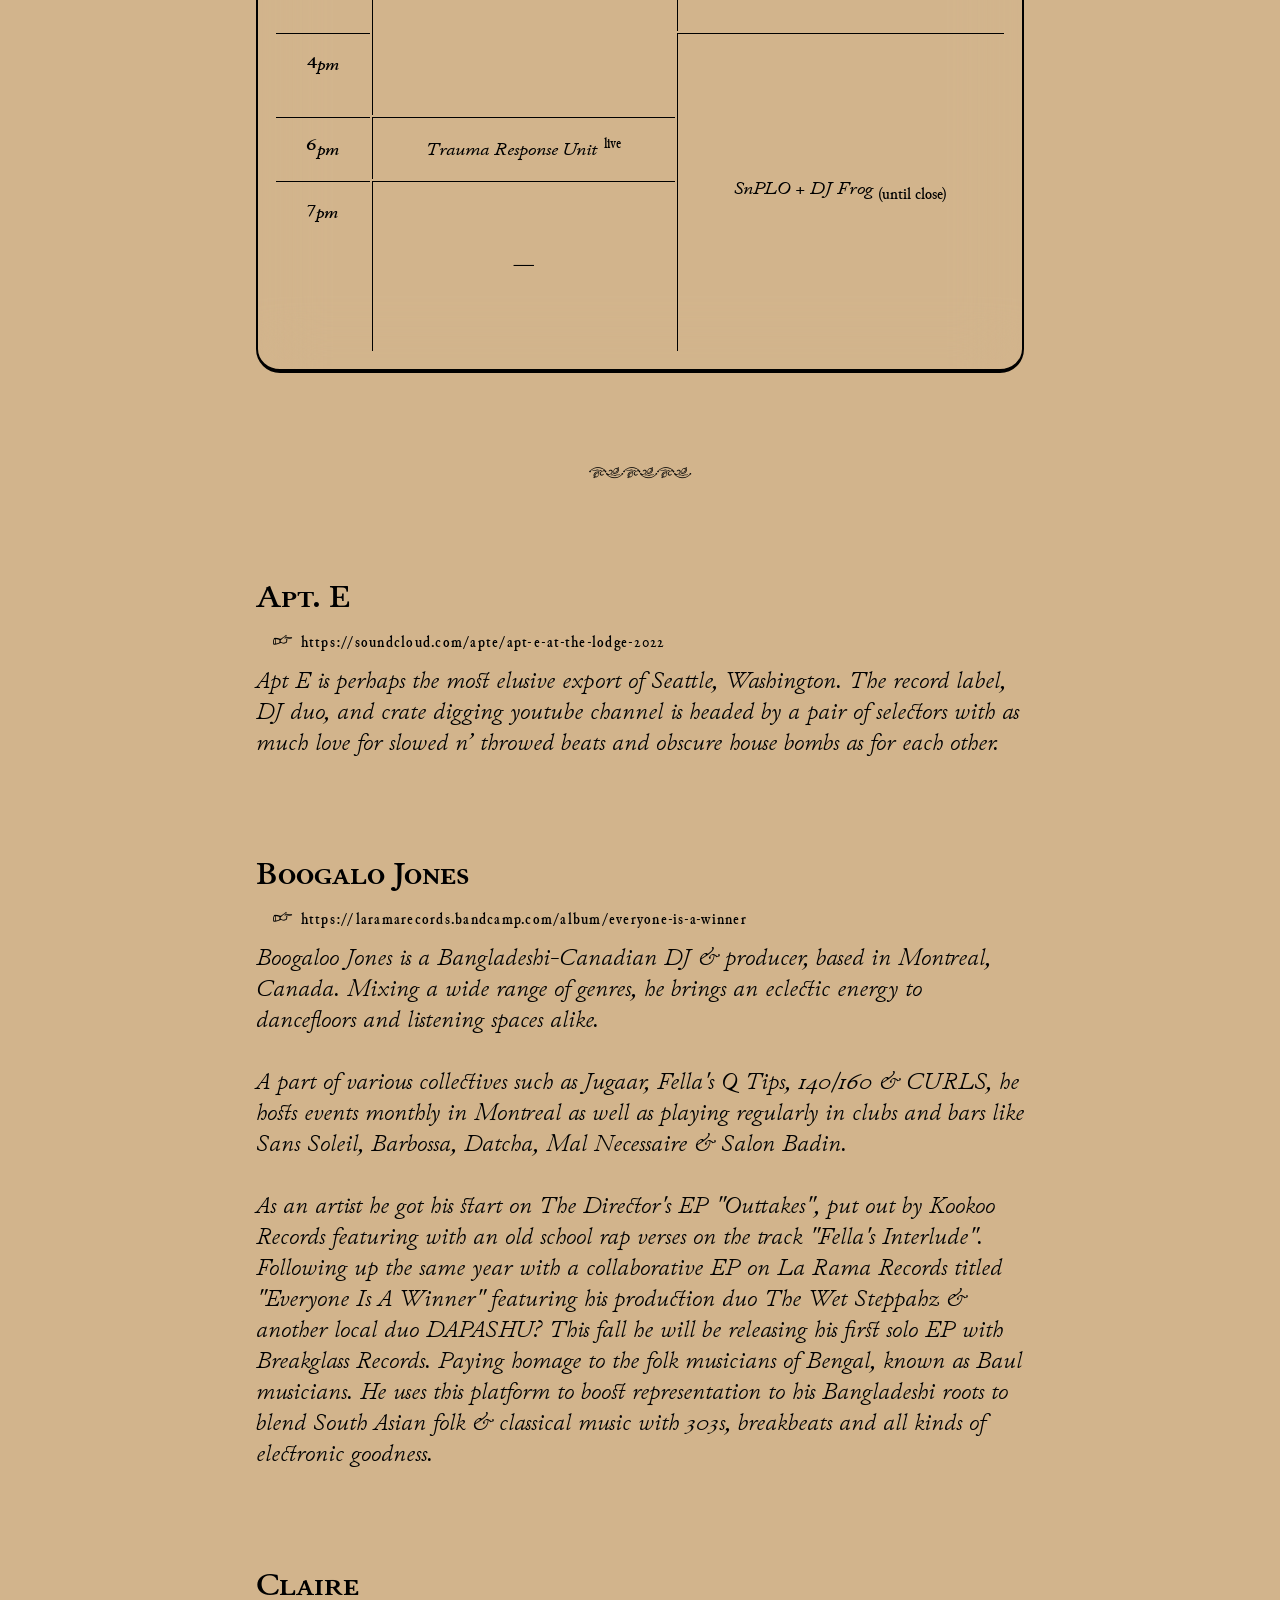
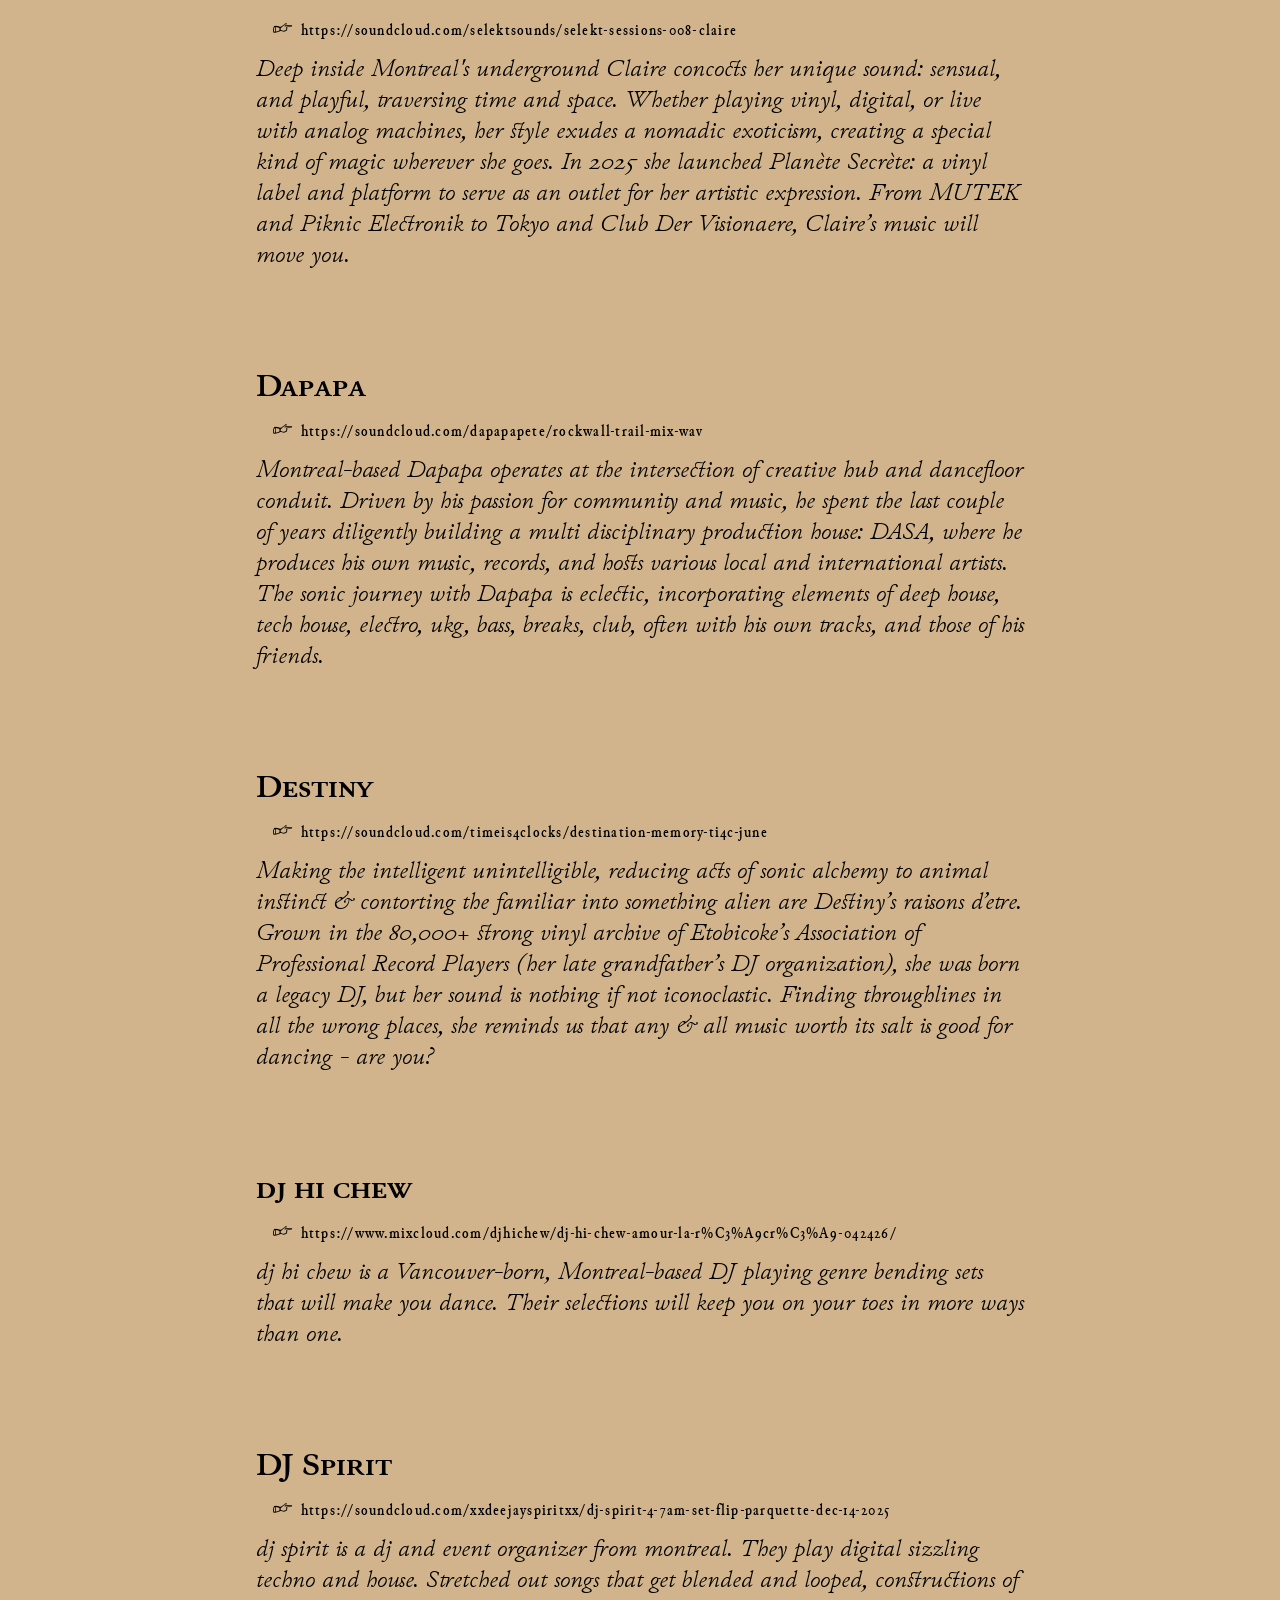
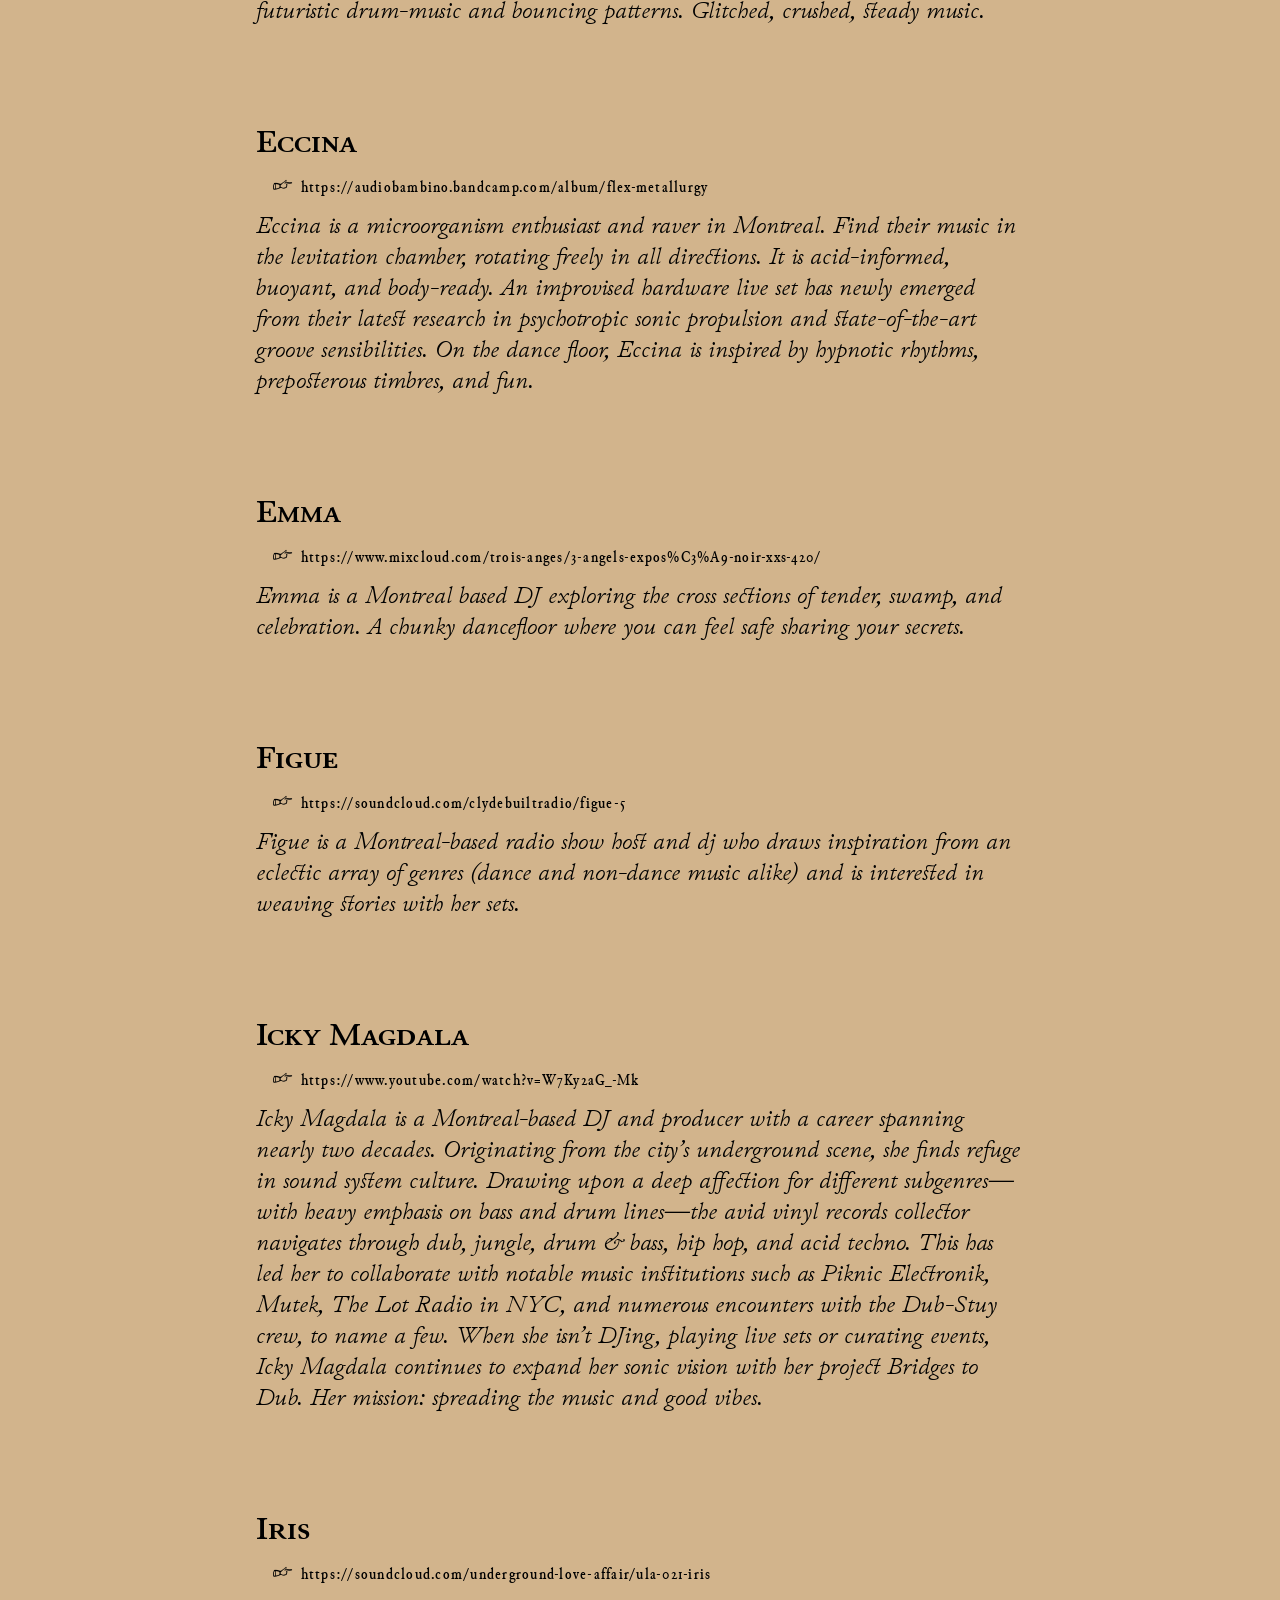
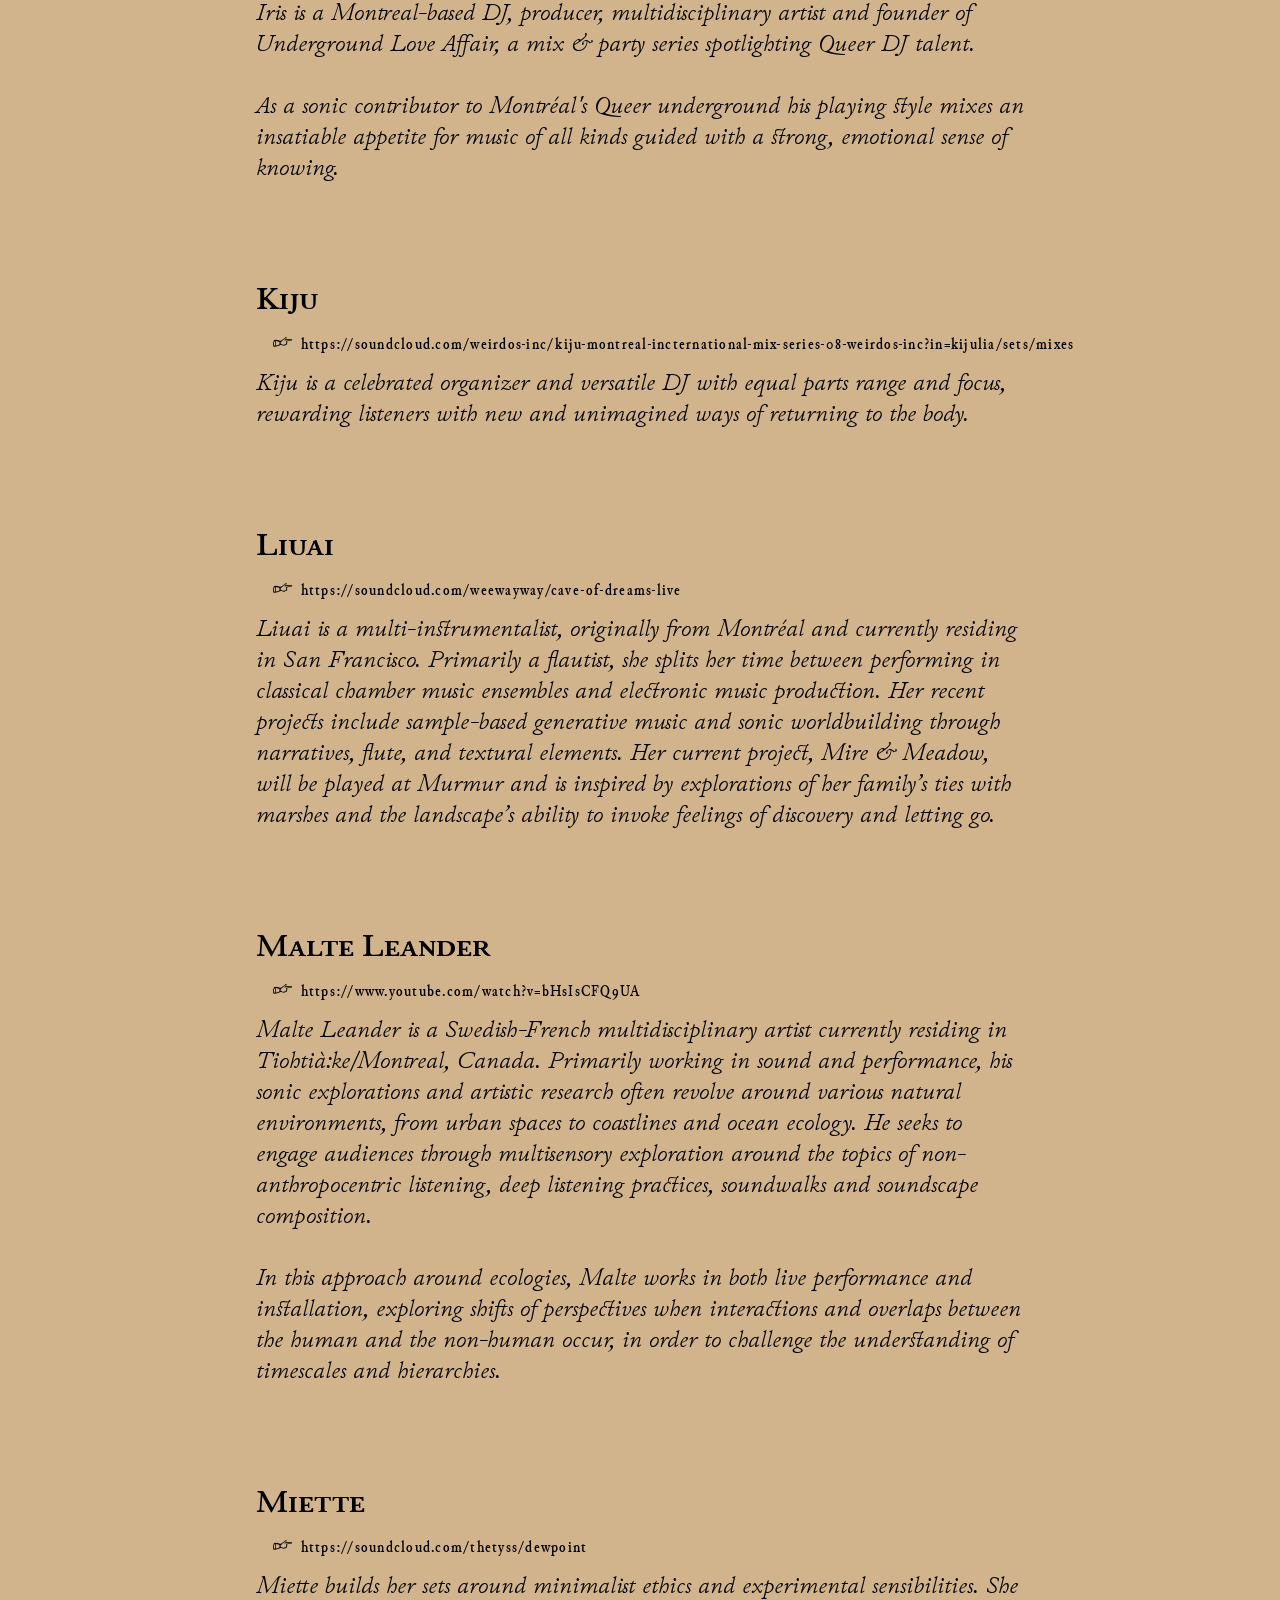
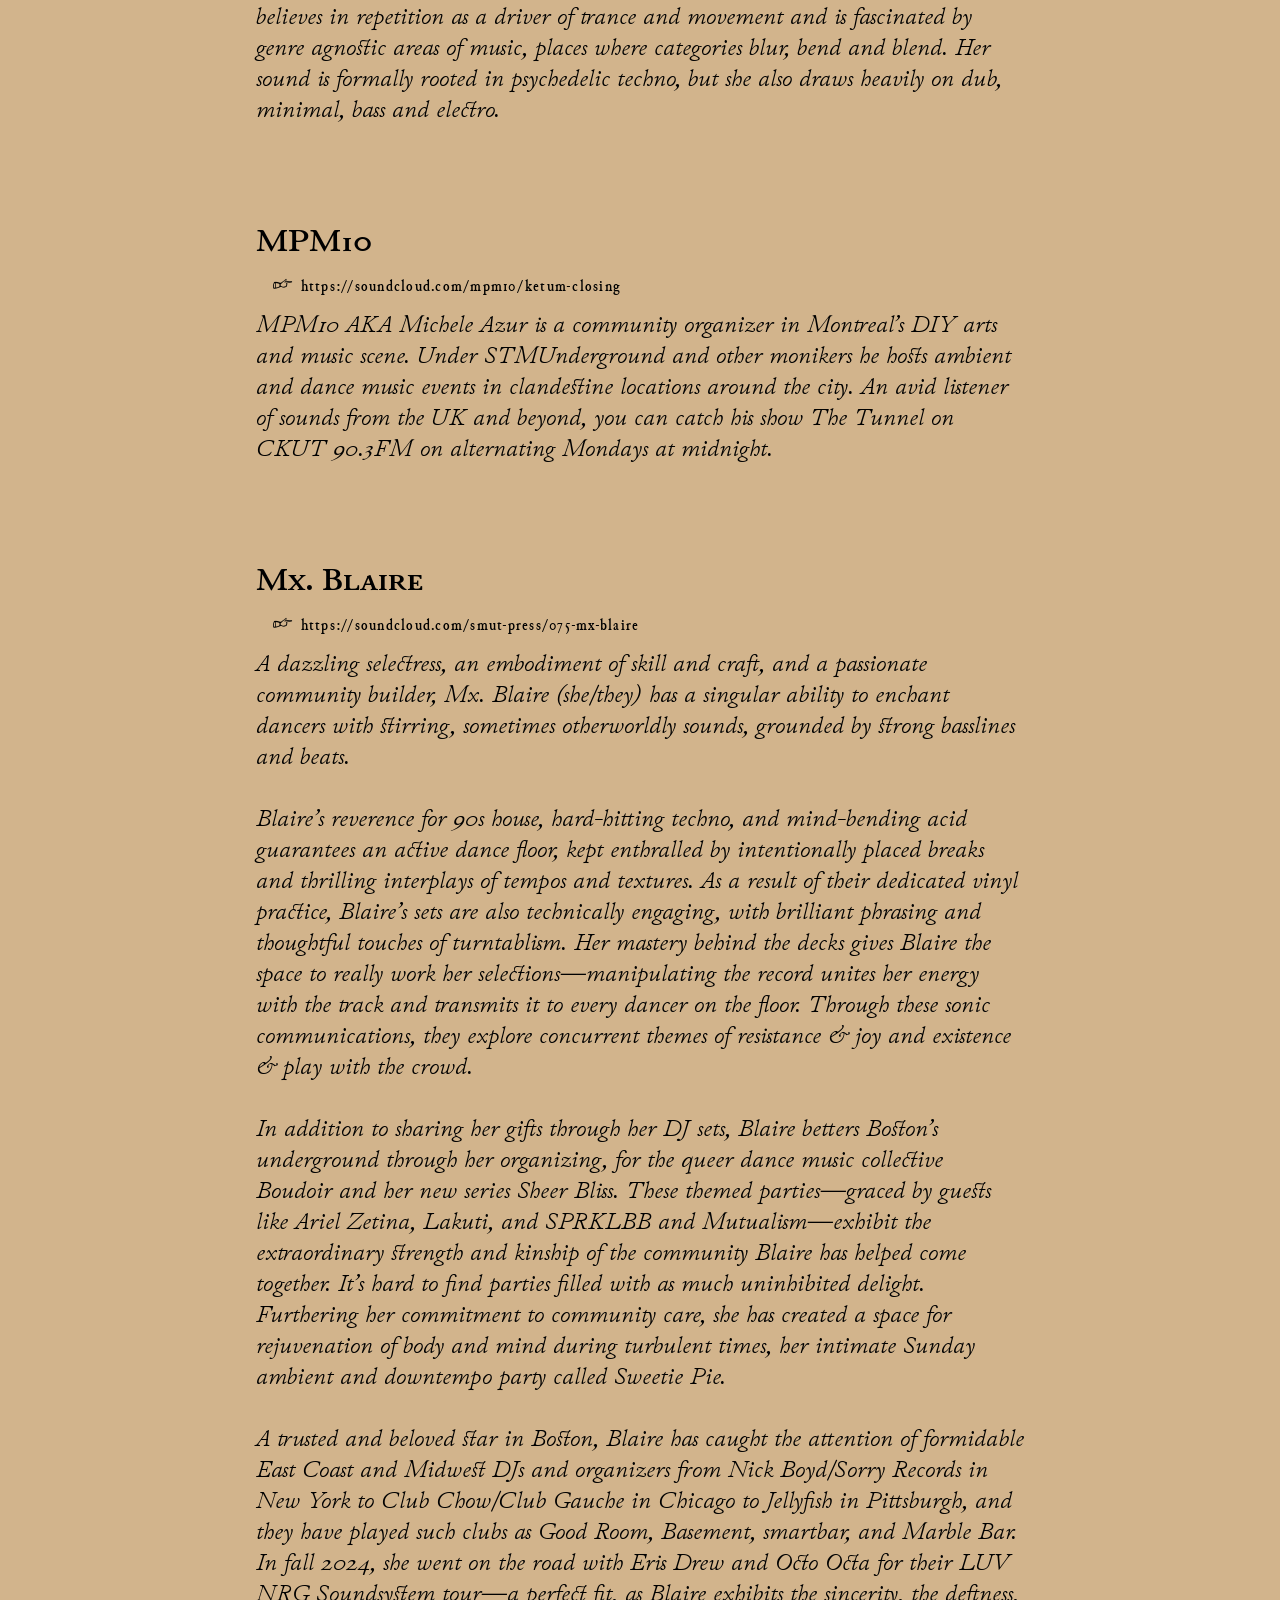
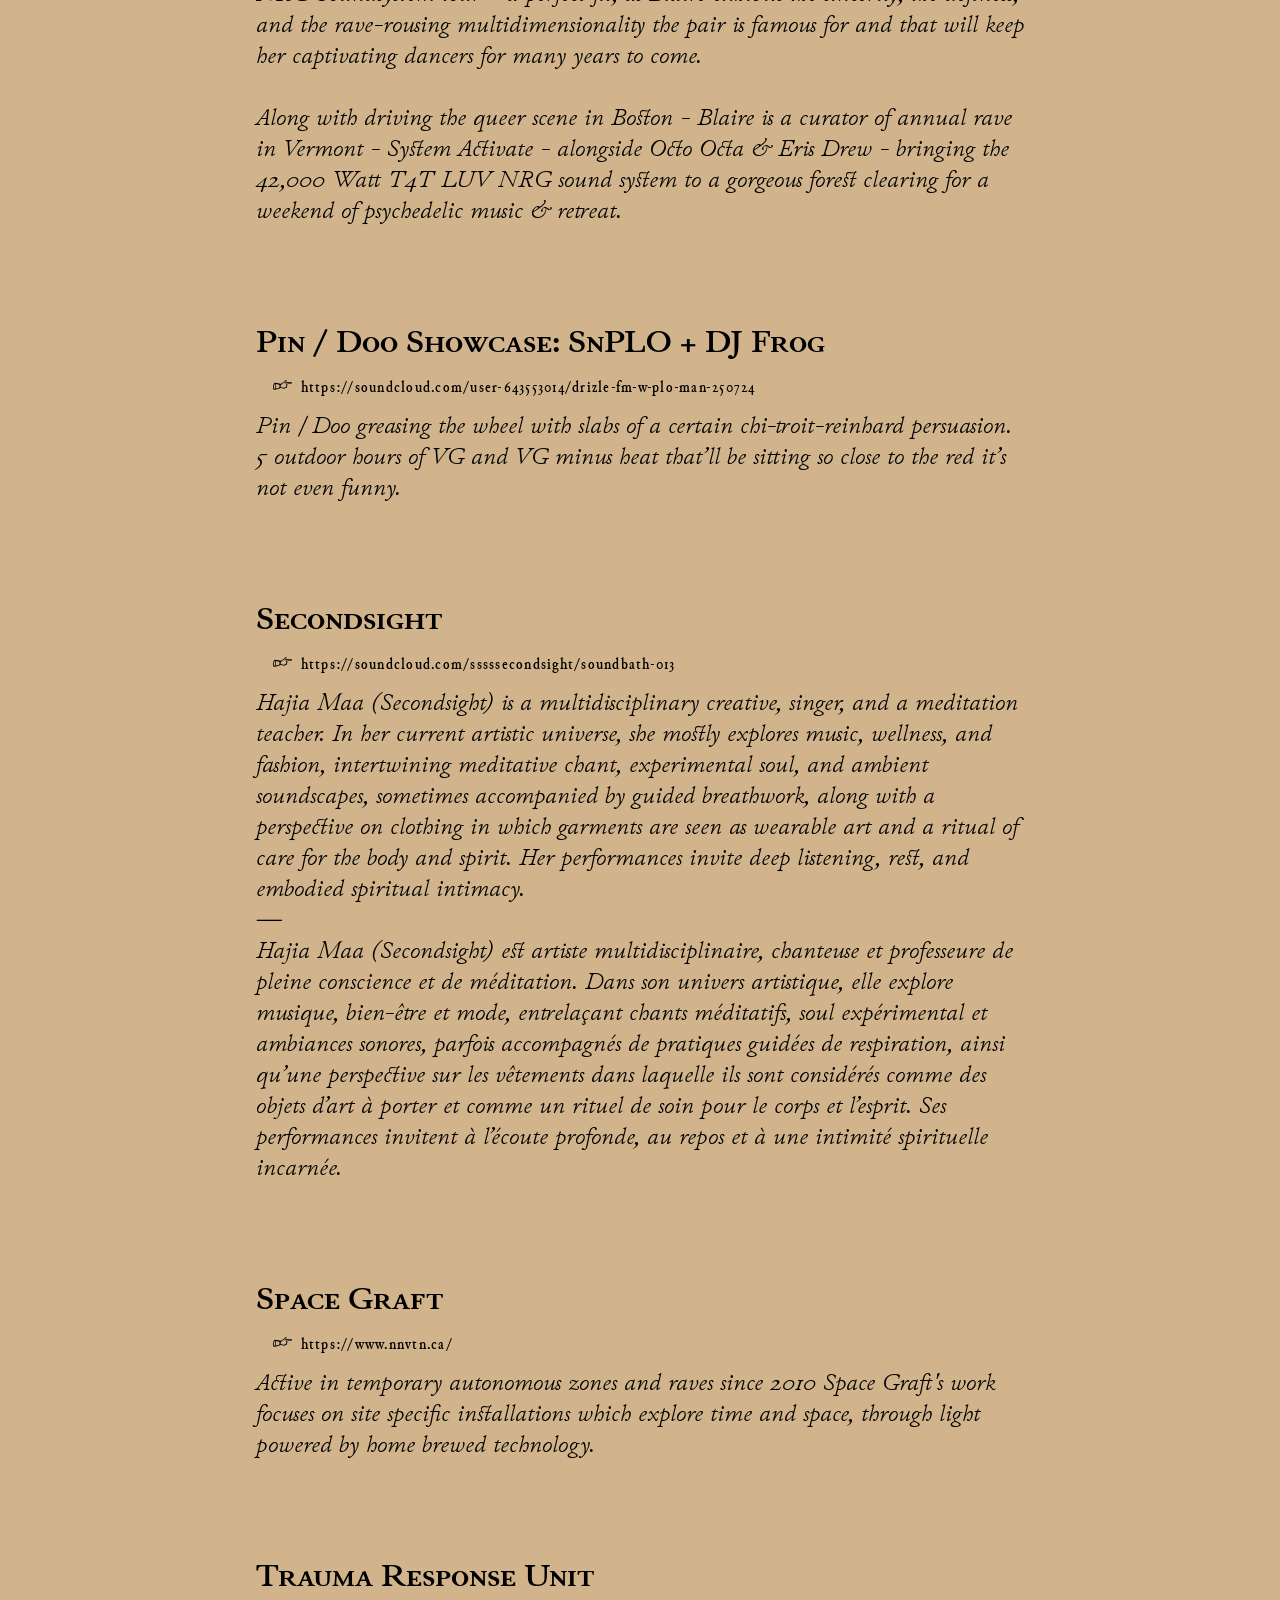
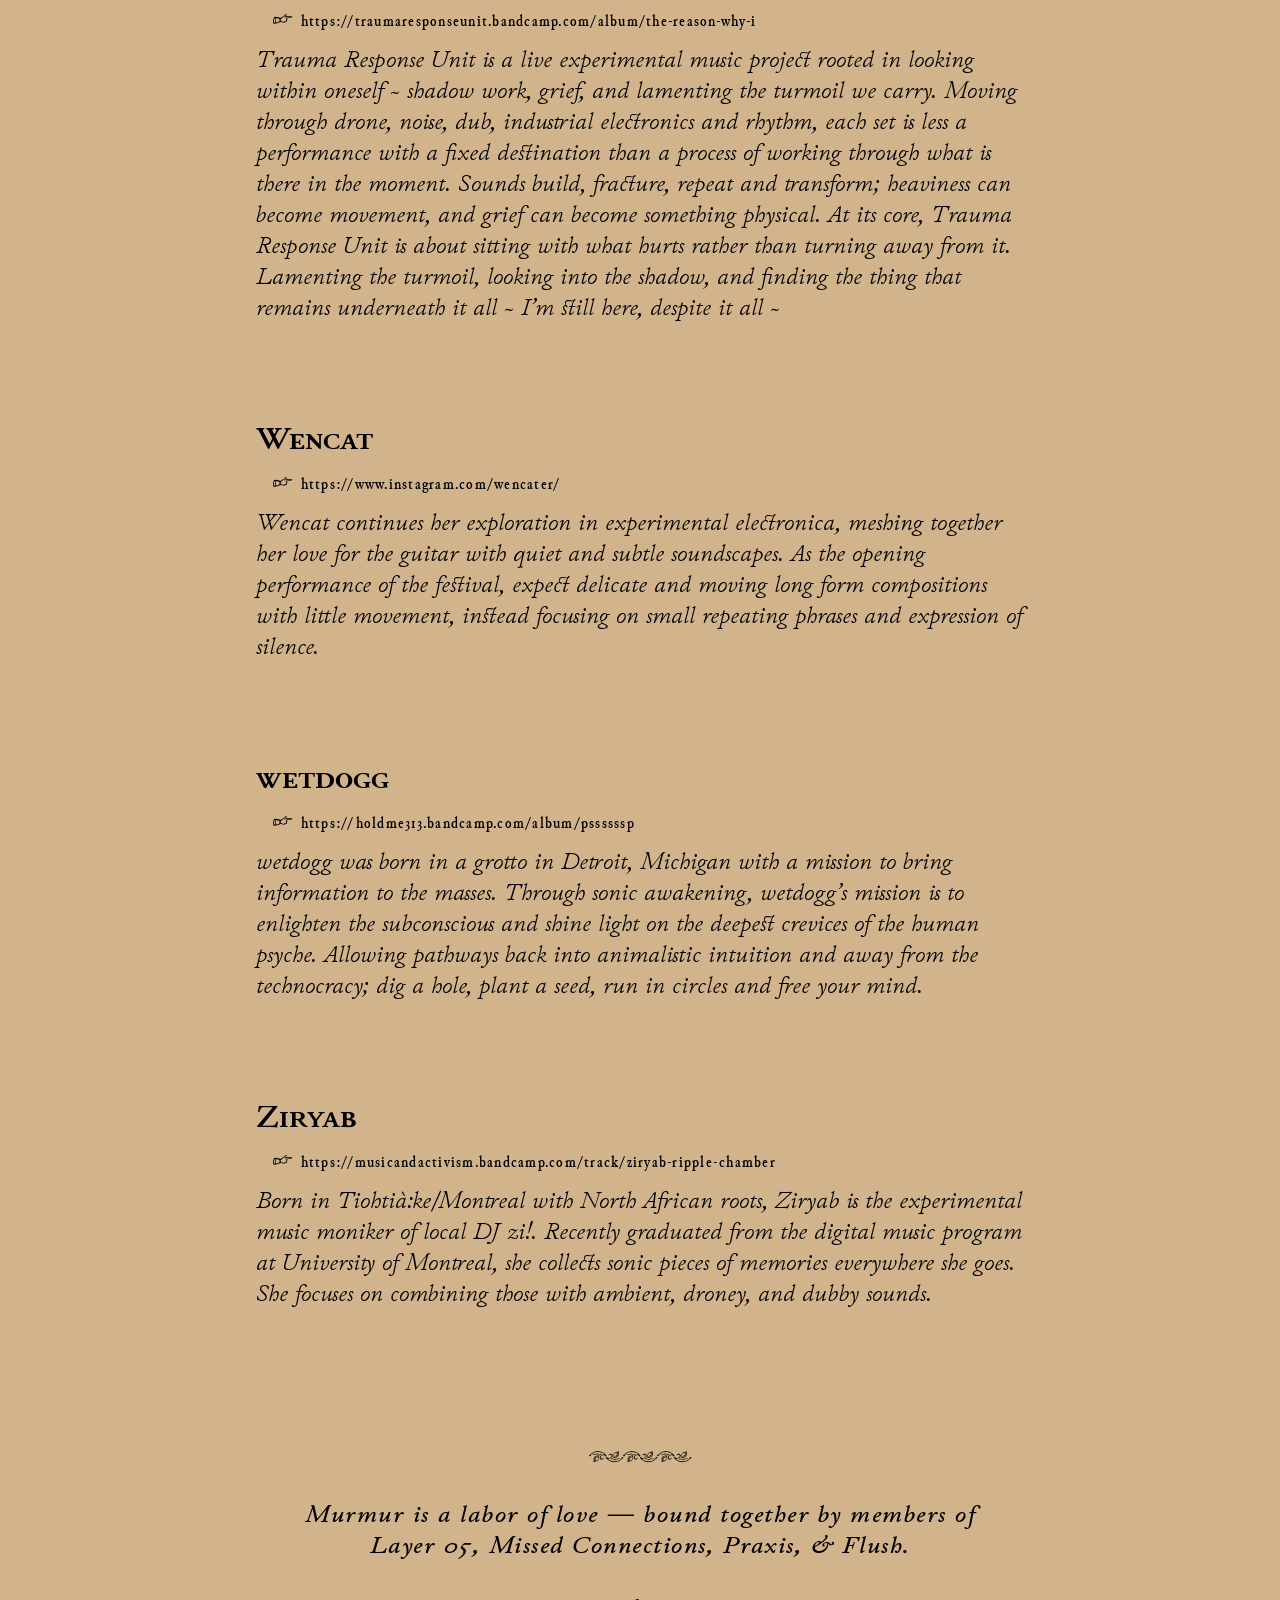
==== commit accd7c21: "more grid progress" ====
--- a/artists.html
+++ b/artists.html
@@ -197,6 +197,66 @@
         </table>
       </div>
 
+       <div style="overflow-x: auto;">
+        <div class="grid-container" style="grid-template-columns: 64px 1fr 1fr 1fr;">
+
+            <div class="empty-item"></div>
+            <div class="grid-header">❟❛❟ Celeste</div>
+            <div class="grid-header">❦ Hedera</div>
+            <div class="grid-header">~ Tilde</div>
+
+            <div class="time-label">12<sub>pm</sub></div>
+            <div style="grid-row-end: span 3; grid-column-end: span 2;">—</div>
+            <div>Yoga &amp; Flow — Stella Rae</div>
+
+            <div class="time-label">1<sub>pm</sub><br><br><br><br></div>
+            <div class="cell-link"><a href="#dapapa">Dapapa</a> <sub>b2b</sub> <a href="#boogalo-jones">Boogaloo Jones</a></div>
+
+            <div class="time-label">4<sub>pm</sub><br><br><br><br><br></div>
+            <a class="cell-link" href="#mx-blaire">Mx. Blaire</a>
+
+            <div class="time-label">8<sub>pm</sub><br><br></div>
+            <div style="grid-column-end: span 3;">—</div>
+
+            <div class="time-label">10<sub>pm</sub></div>
+            <a class="cell-link" style="grid-row-end: span 3;" href="#dj-spirit">DJ Spirit</a>
+            <div style="grid-row-end: span 2;">—</div>
+            <div style="grid-row-end: span 13;">—</div>
+
+            <div class="time-label">11<sub>pm</sub></div>
+
+            <div class="time-label" style="grid-row-end: span 2;">12<sub>pm</sub></div>
+            <a class="cell-link" style="grid-row-end: span 4;" href="#figue">Figue</a>
+
+            <a class="cell-link" style="grid-row-end: span 2;" href="#eccina">Eccina<sup>live</sup></a>
+
+            <div class="time-label" style="grid-row-end: span 2;">1<sub>am</sub></div>
+
+            <a class="cell-link" style="grid-row-end: span 3;" href="#miette">Miette</a>
+
+            <div class="time-label">2<sub>am</sub></div>
+            <a class="cell-link" href="#secondsight">Secondsight<sup>live</sup></a>
+
+            <div class="time-label" style="grid-row-end: span 2;">3<sub>am</sub></div>
+            <a class="cell-link" style="grid-row-end: span 2;" href="#malte-leander">Malte Leander<sup>live</sup></a>
+
+            <td rowspan="2"><a class="cell-link" href="#icky-magdala">Icky Magdala<sup>live</sup></a></td>
+
+            <div class="time-label" style="grid-row-end: span 2;">4<sub>am</sub></div>
+            <td rowspan="2"><a class="cell-link" href="#kiju">Kiju</a></td>
+
+            <td rowspan="3"><a class="cell-link" href="#claire">Claire <sub>(until close)</sub></a></td>
+
+            <div class="time-label">5<sub>am</sub></div>
+            <td rowspan="1"><a class="cell-link" href="#ziryab">Ziryab<sup>hybrid</sup></a></td>
+
+            <div class="time-label">6<sub>am</sub><br><br><br><br><br><br><br><br><br></div>
+            <td rowspan="1"><a class="cell-link" href="#destiny">Destiny <sub>(until close)</sub></a></td>
+
+
+        </div>
+      </div>
+
       <br><br><br>
 
       <div class="heading">Sunday, Sept. 13</div>
--- a/main.css
+++ b/main.css
@@ -345,7 +345,7 @@
 
 
 
-    .grid-container div, .grid-container .cell-link {
+    .grid-container > div, .grid-container > .cell-link {
         border-left:solid black 1px;
         border-top:solid black 1px;
 
@@ -353,6 +353,31 @@
 
         display: block;
         padding: 12px;
+    }
+
+
+    .grid-container a:hover {
+        text-decoration: underline;
+    }
+
+
+    .grid-container {
+        font-style: italic;
+        font-weight: 500;
+        font-stretch: 120%;
+        font-size: 18px;
+    }
+
+    .grid-container sup {
+        font-style: normal;
+        margin-left: 2px;
+        font-stretch: 75%;
+    }
+
+    .grid-container sub {
+        font-style: normal;
+        font-size: 16px;
+        font-stretch: 90%;
     }
 
     .empty-item {
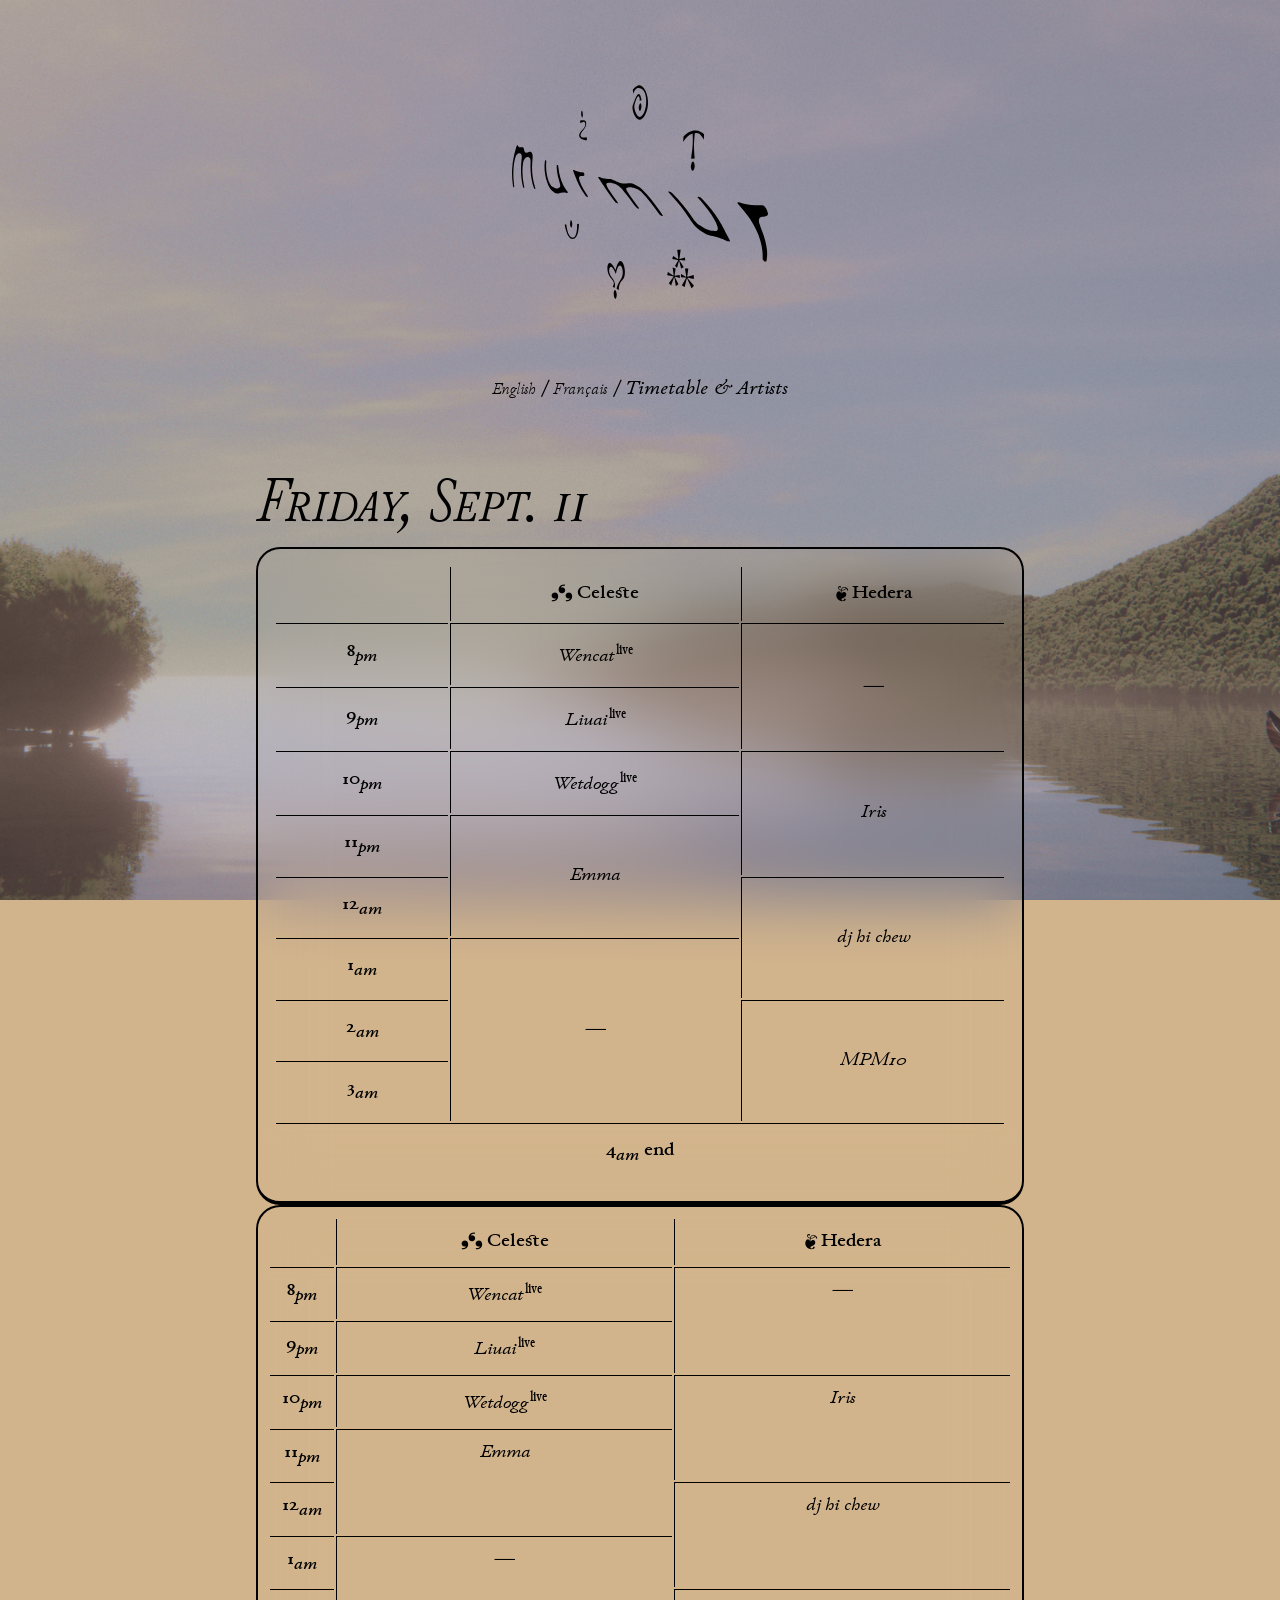
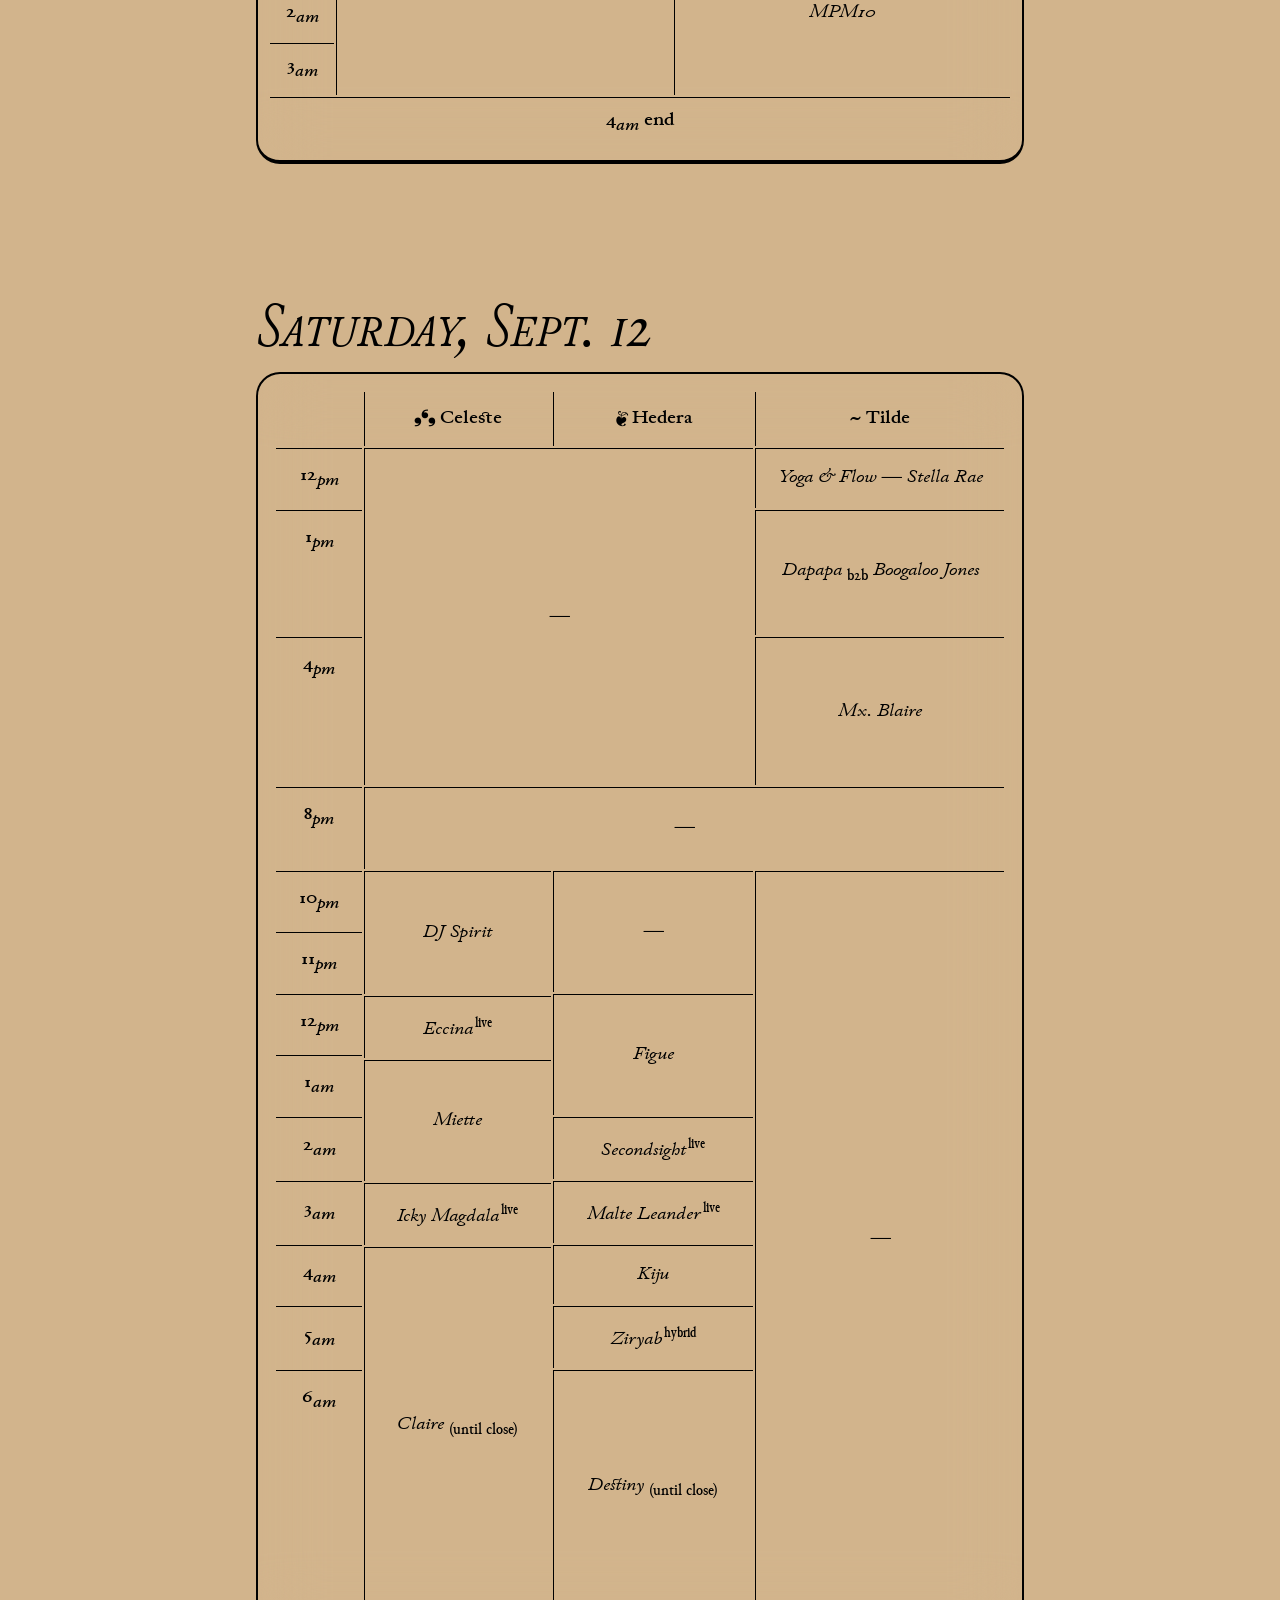
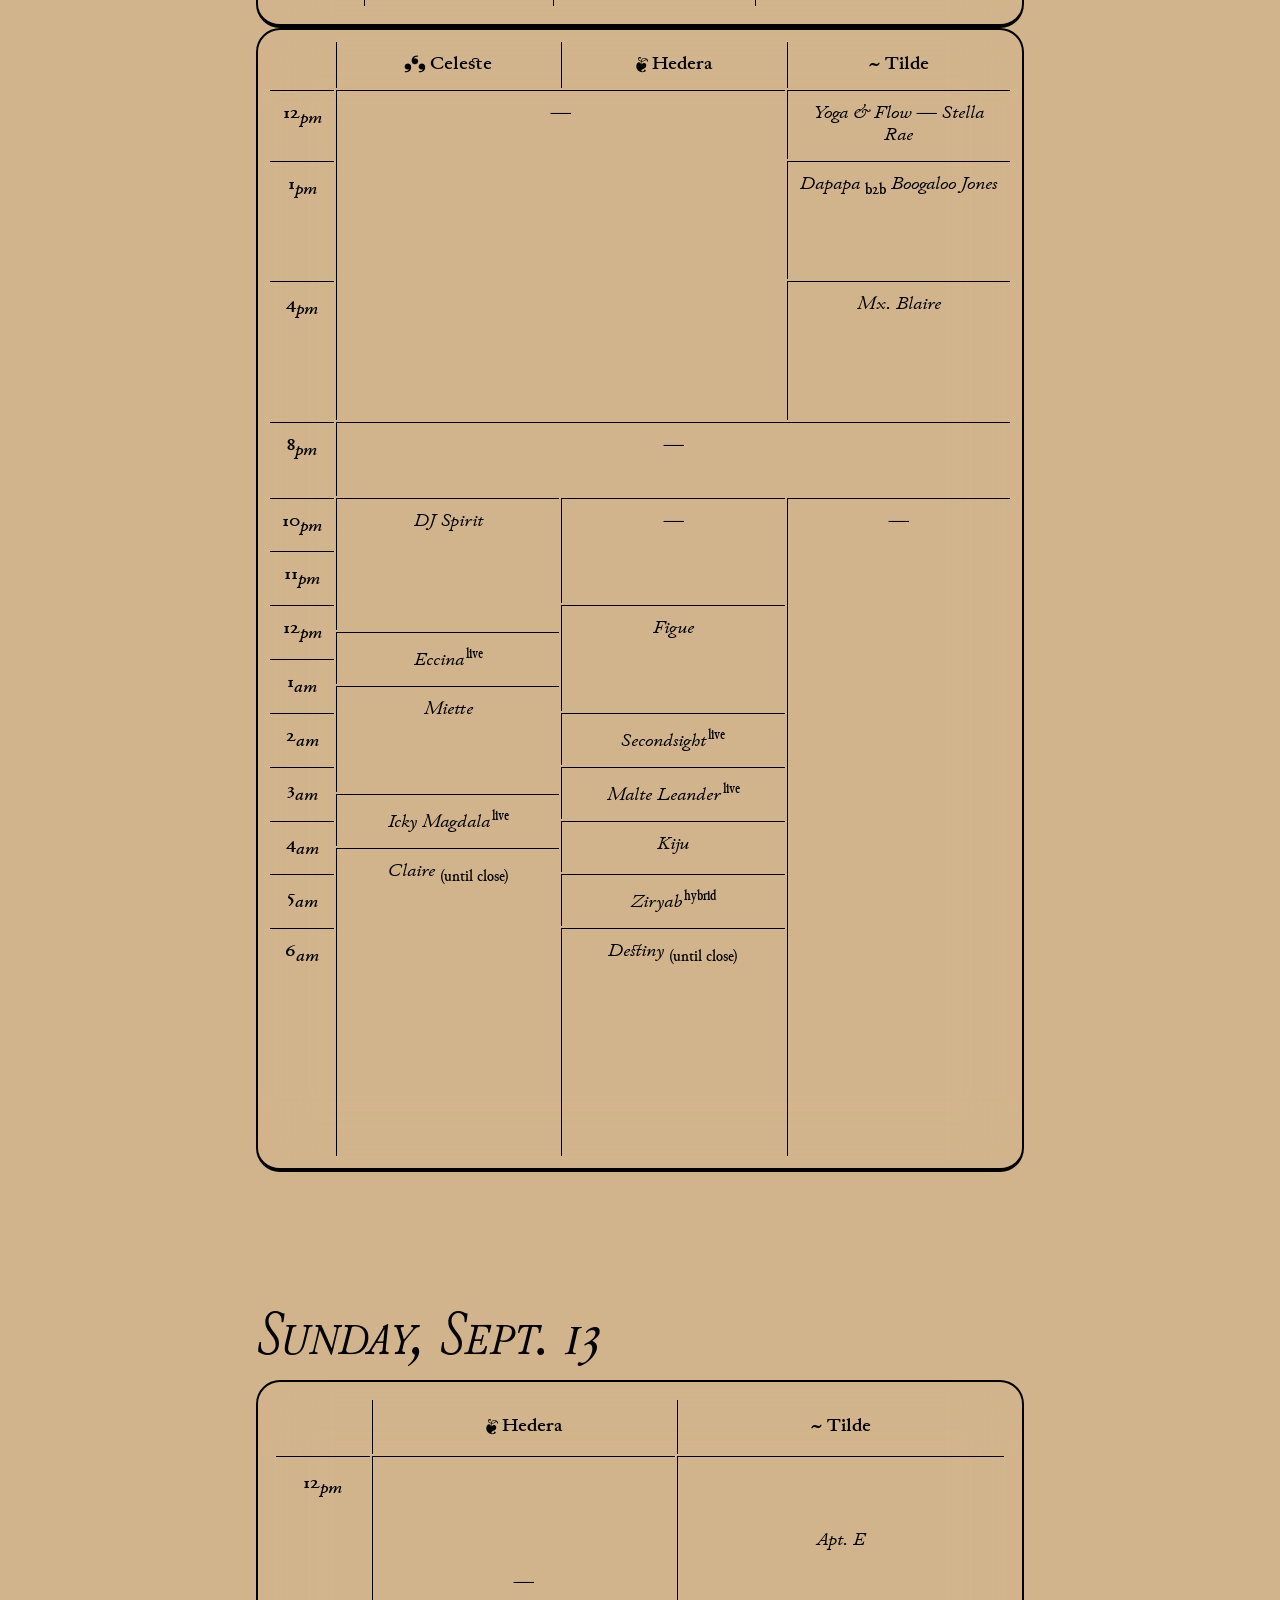
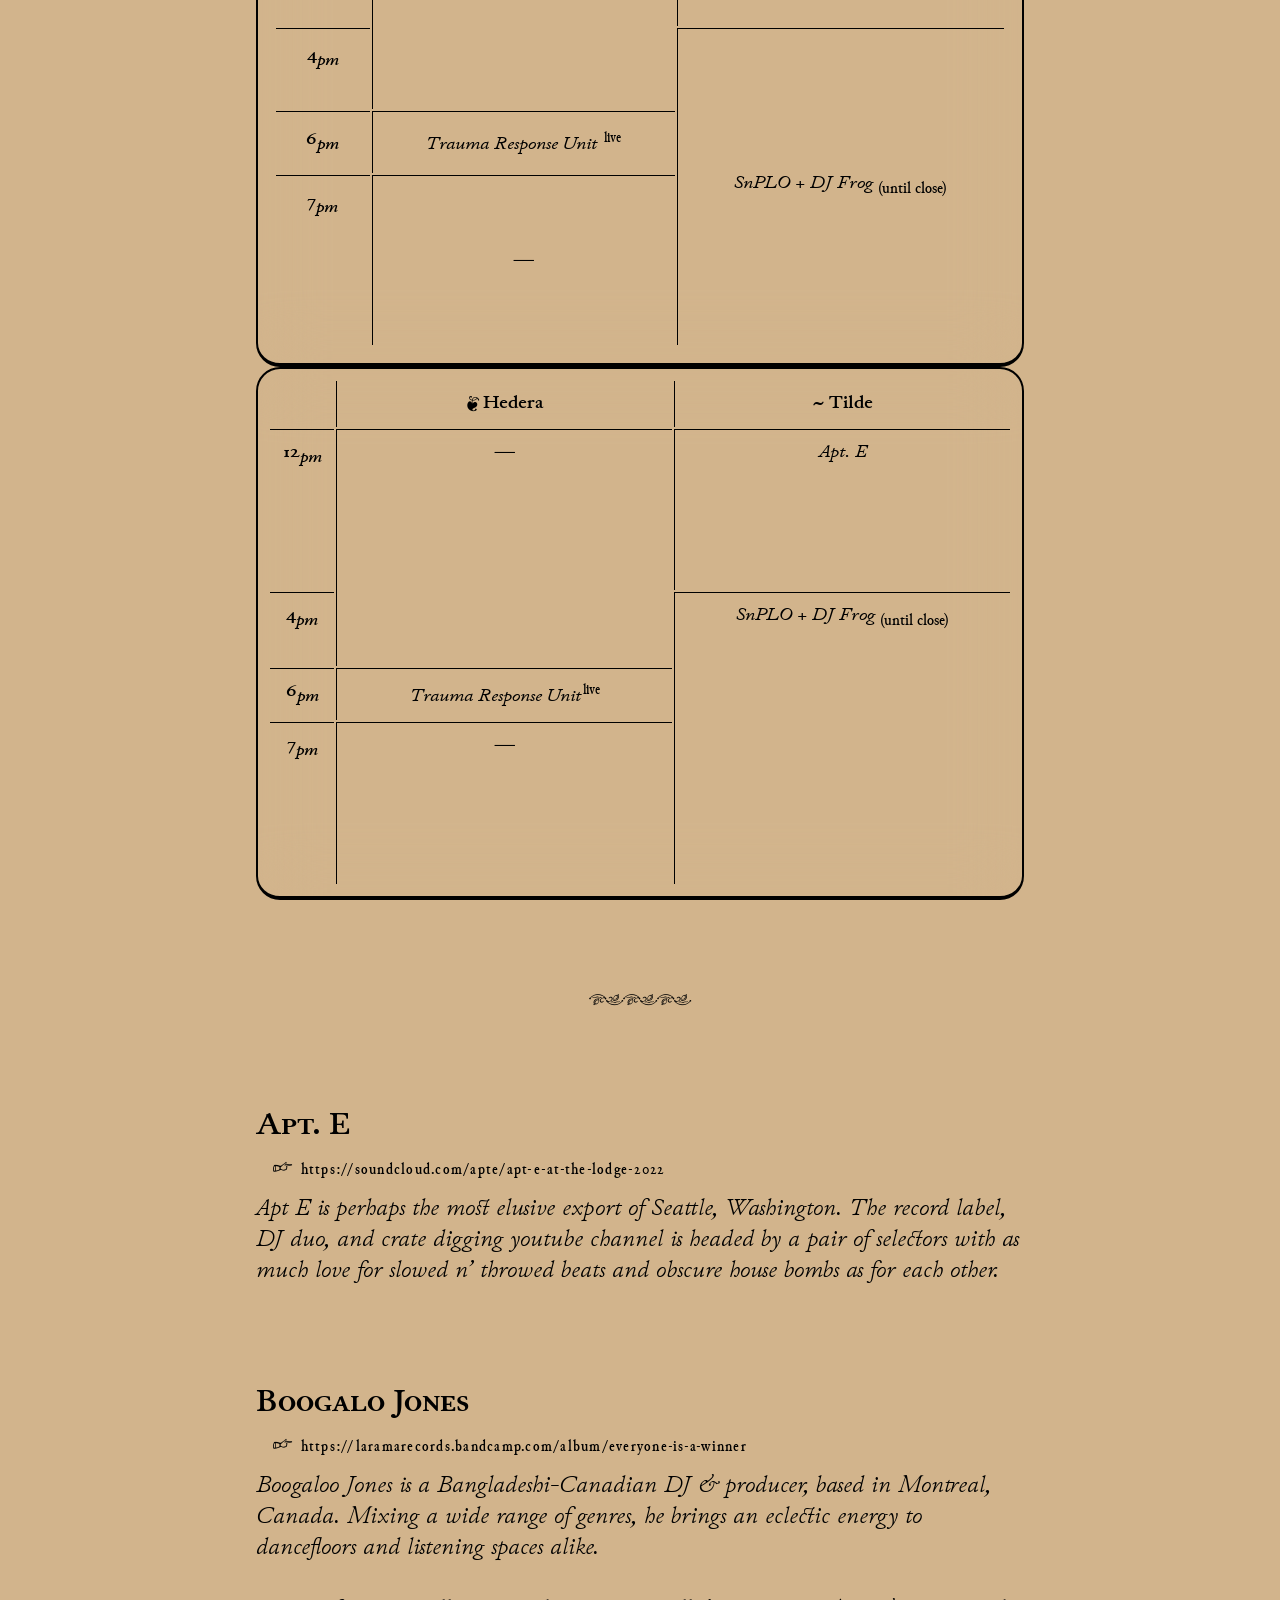
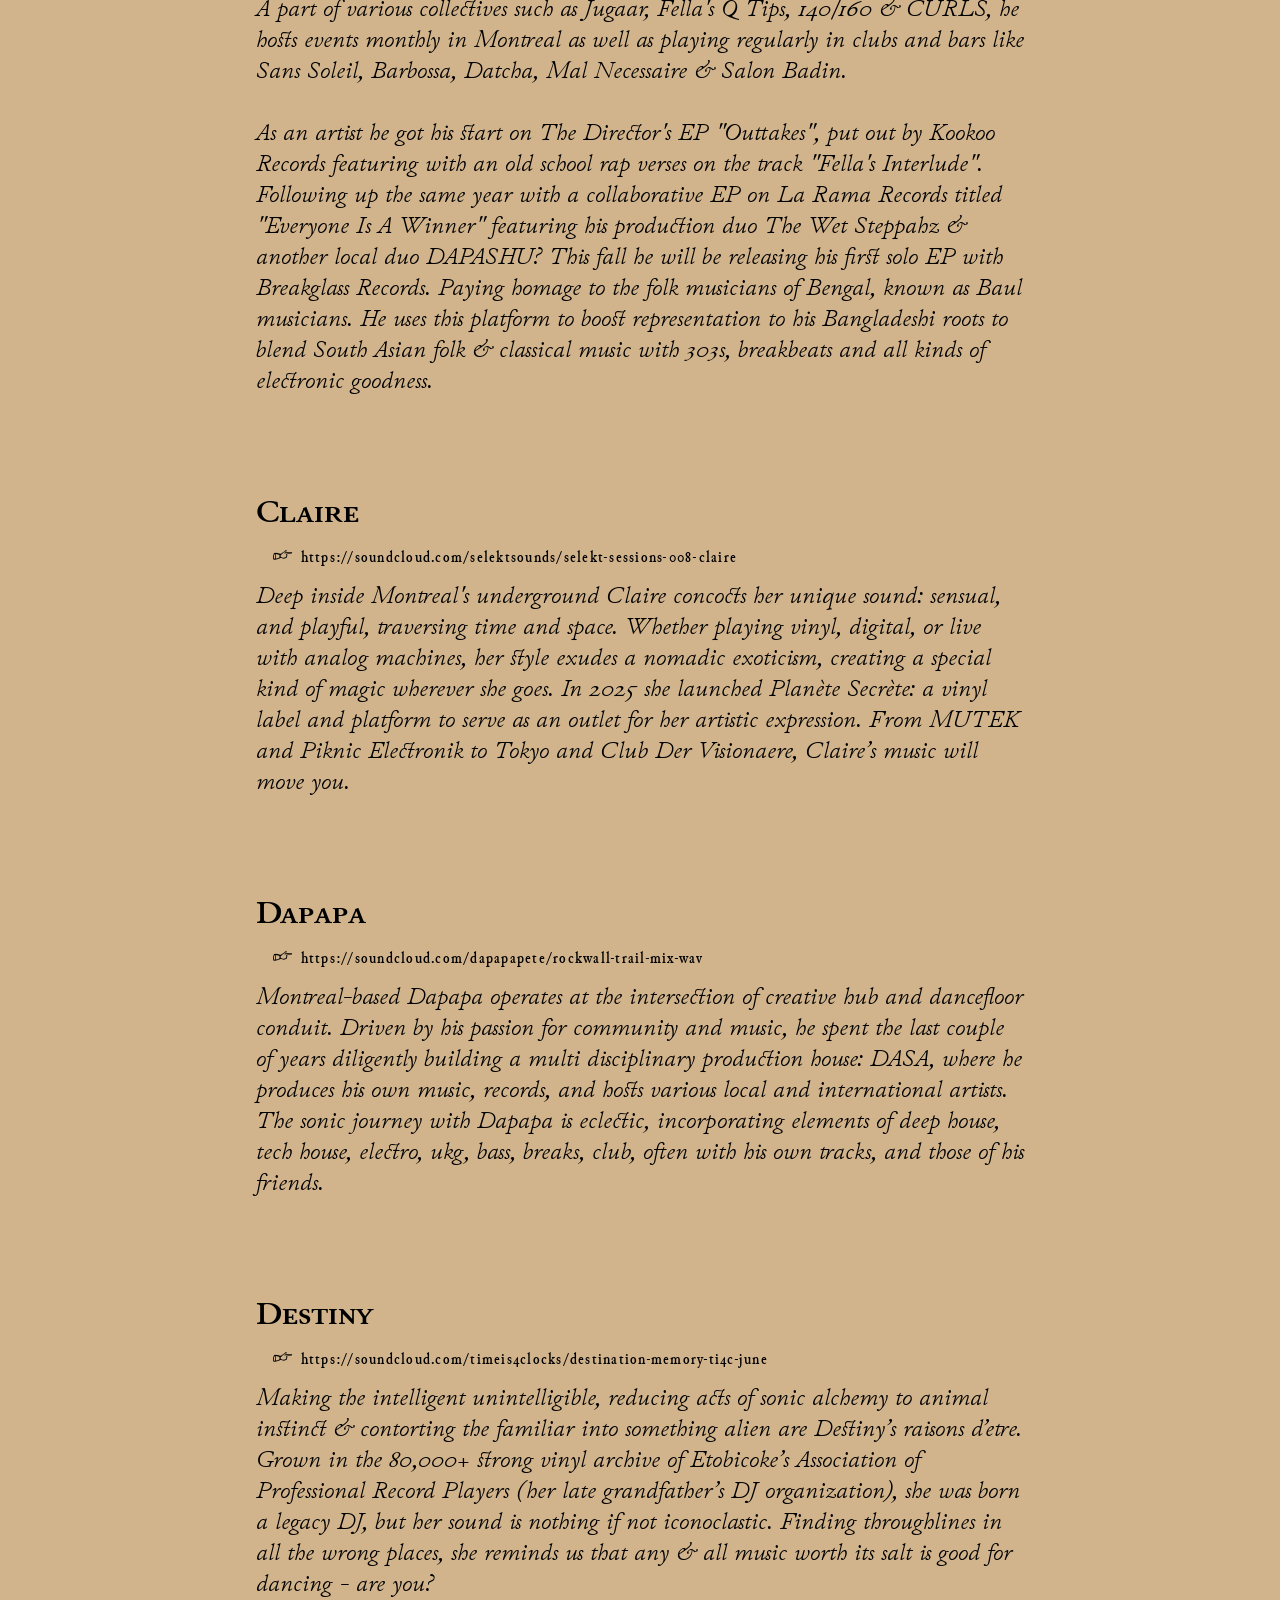
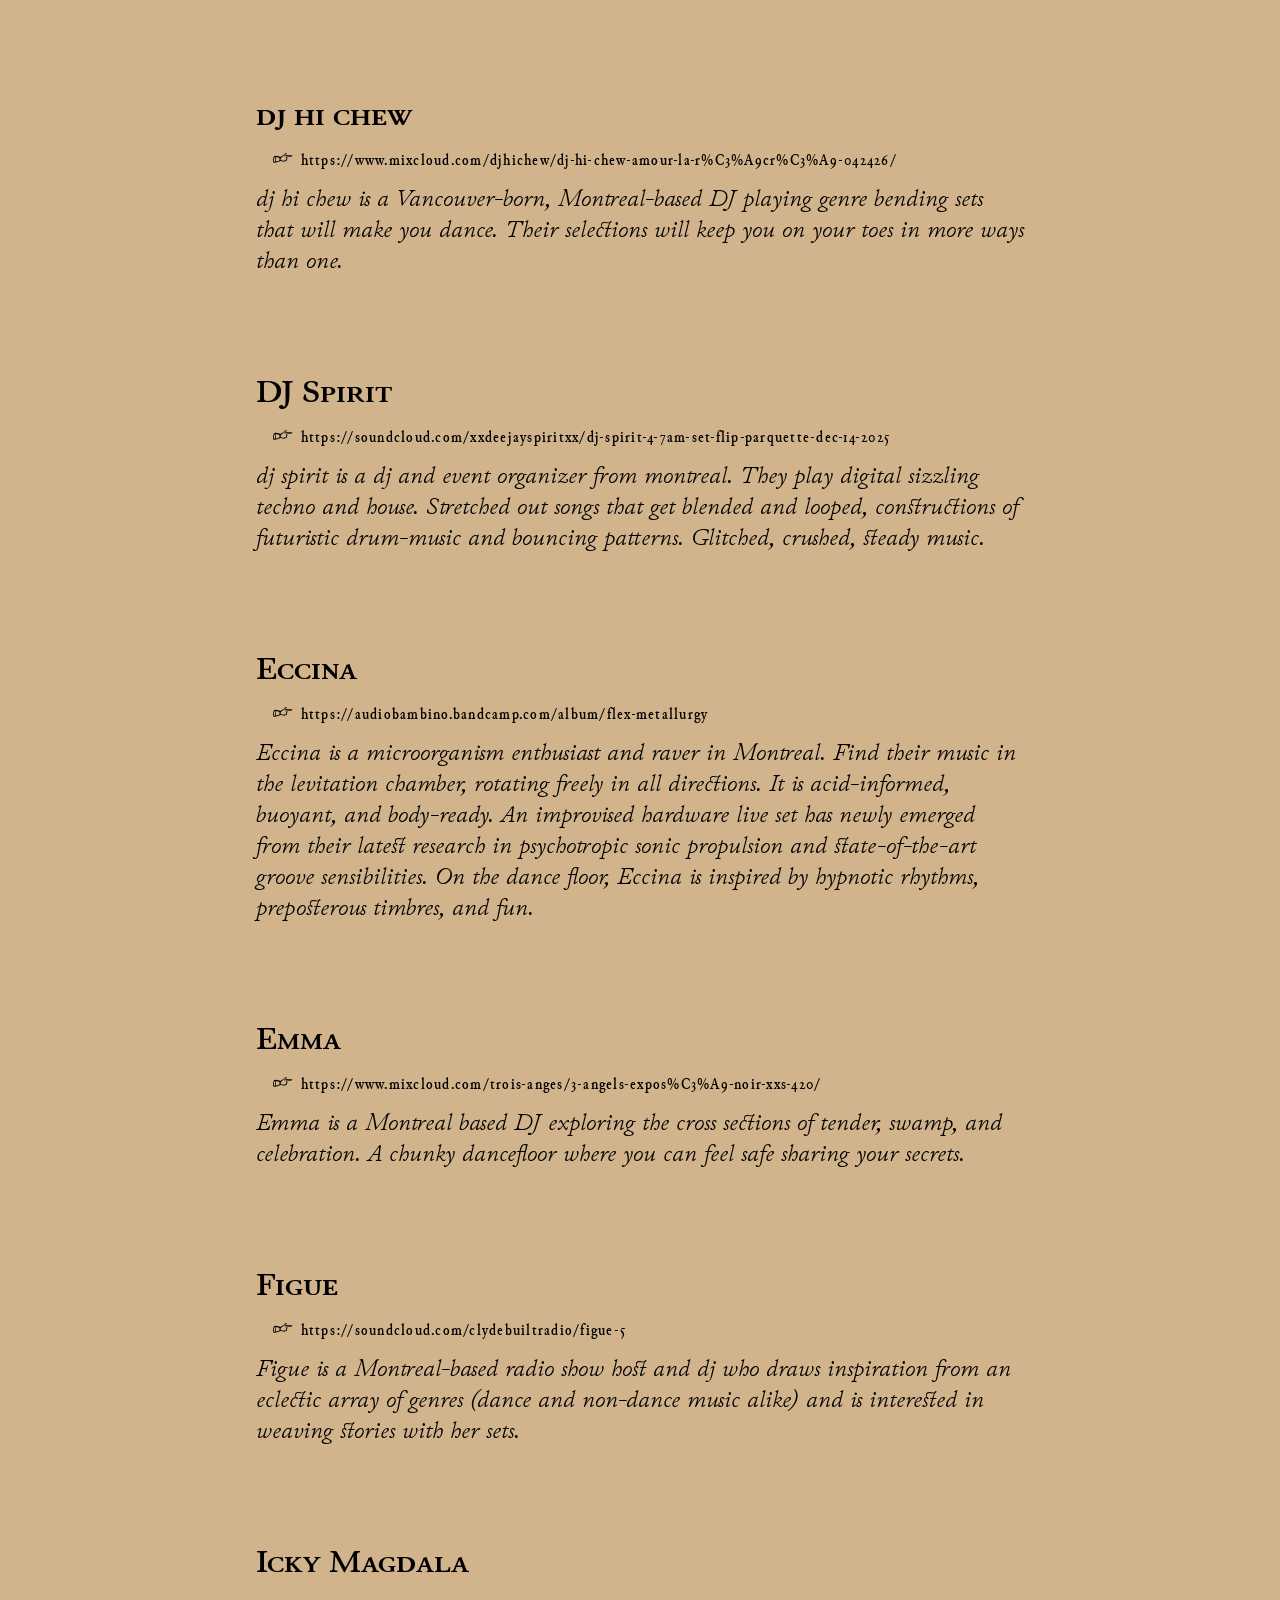
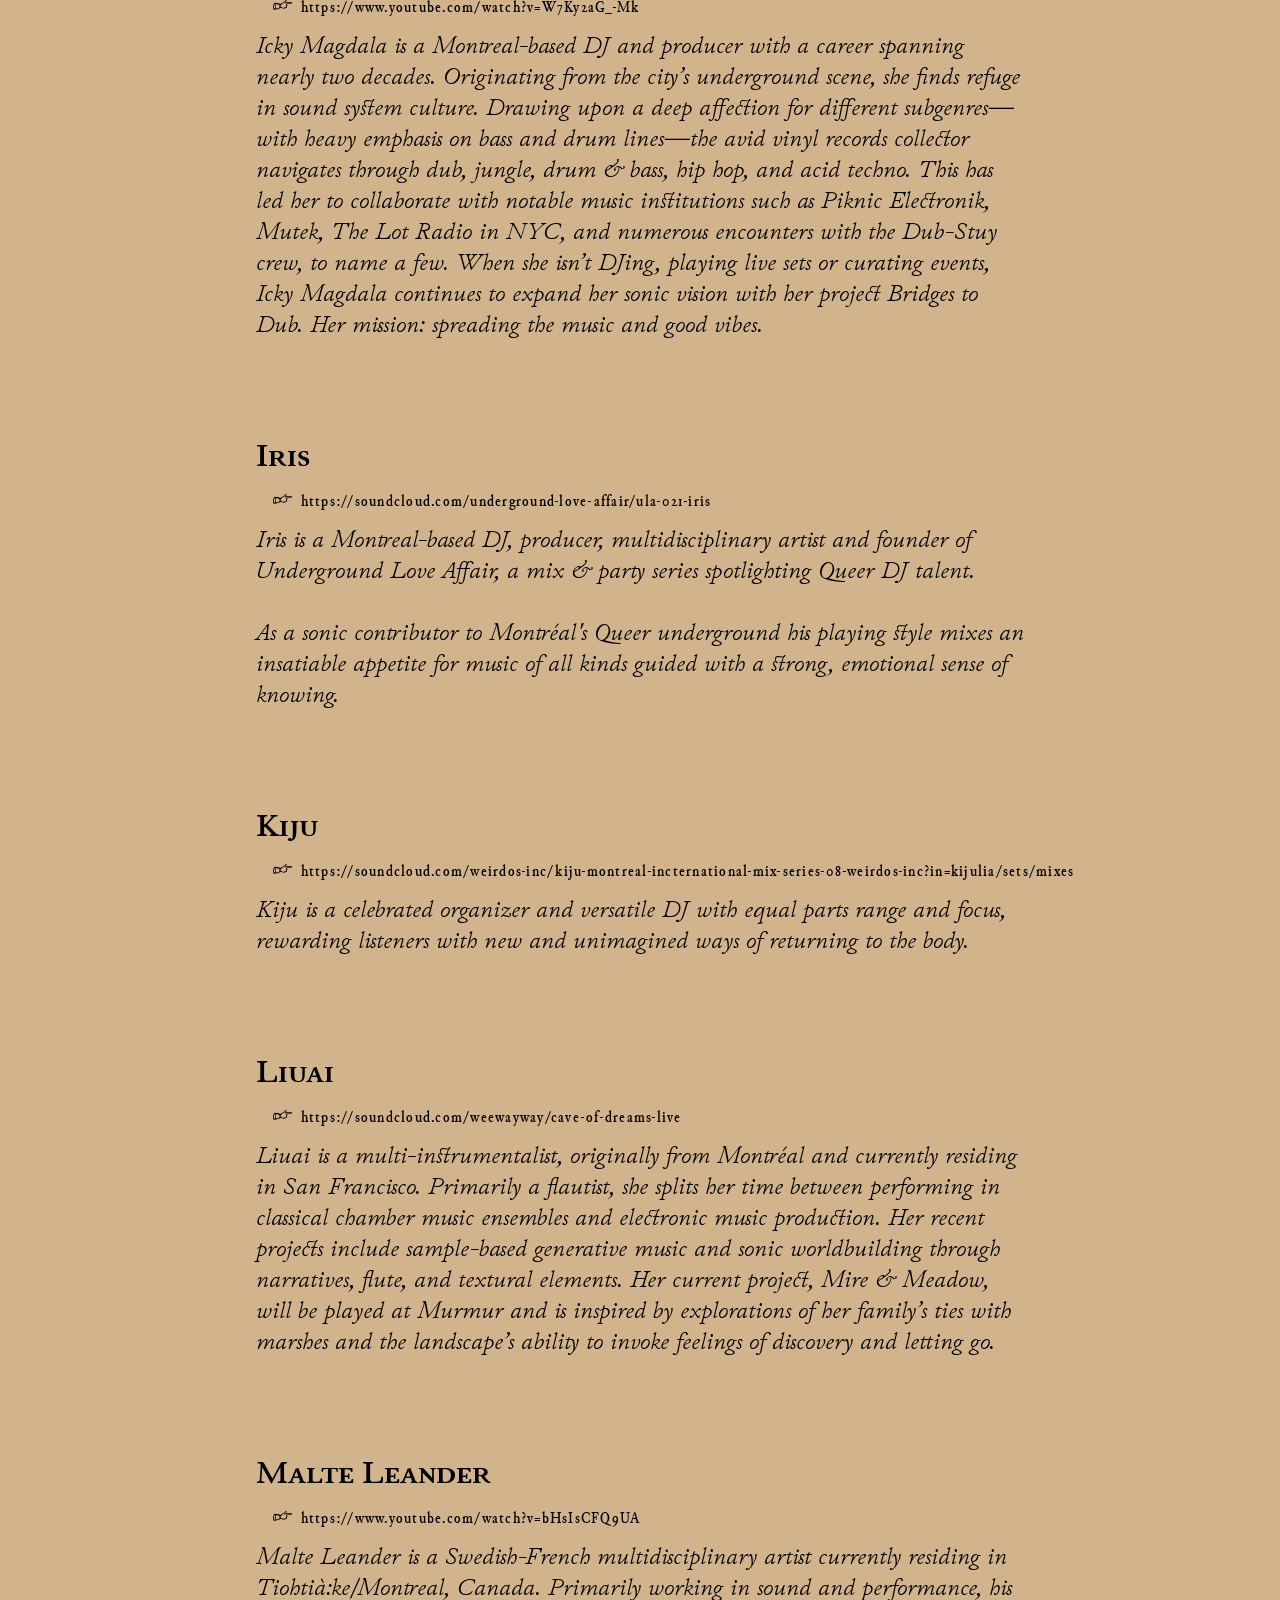
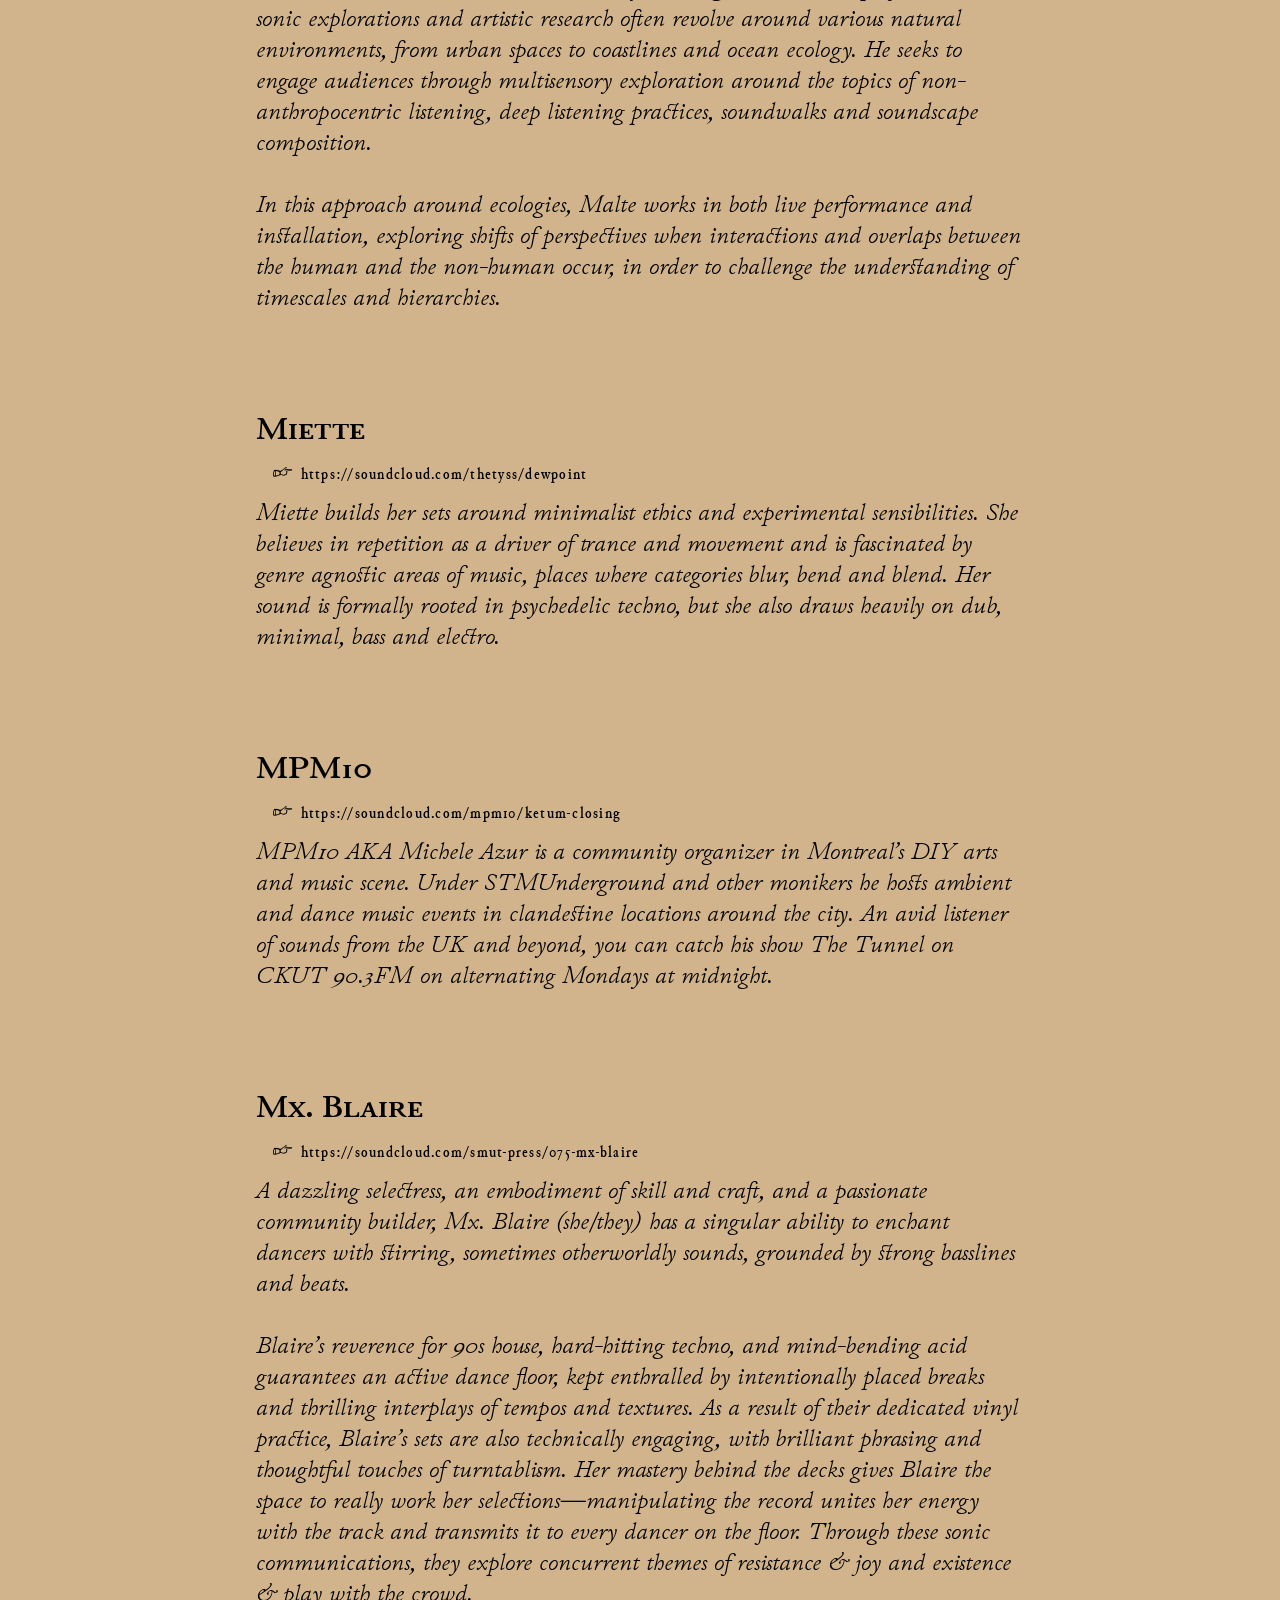
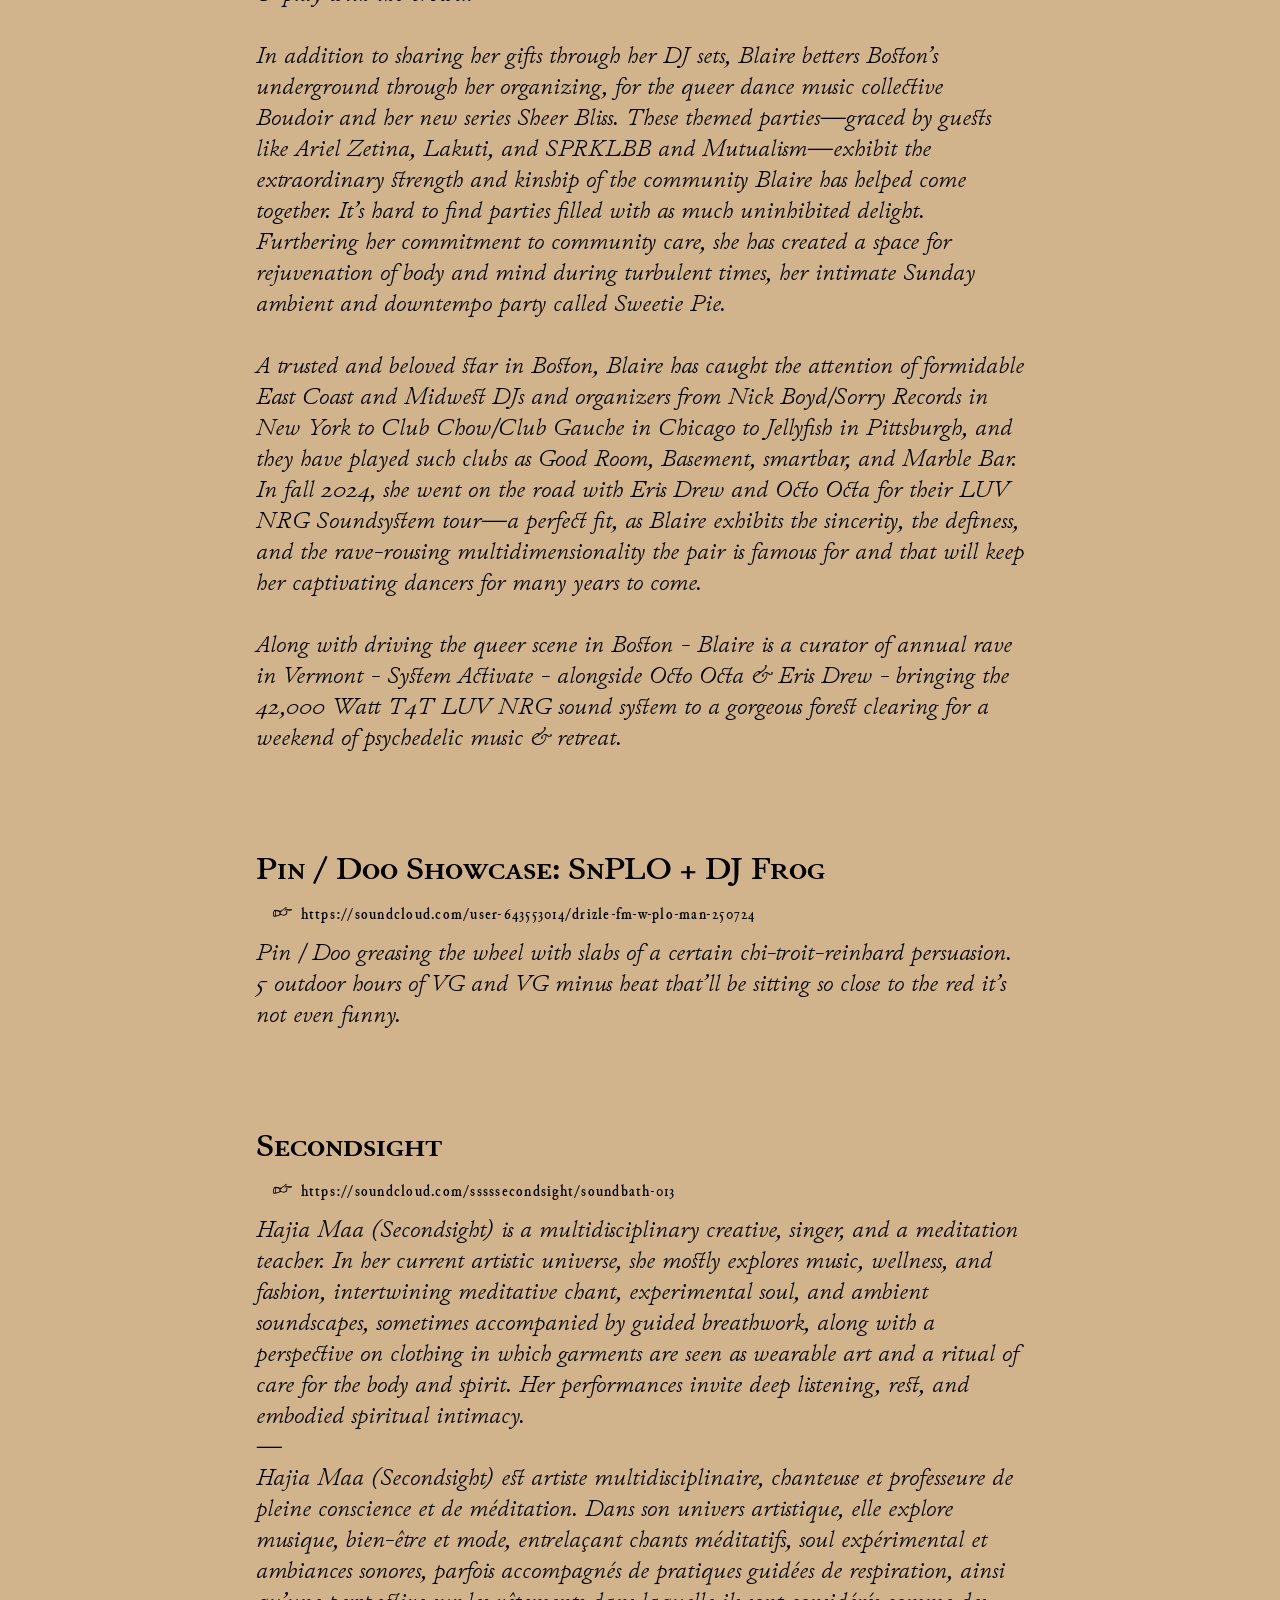
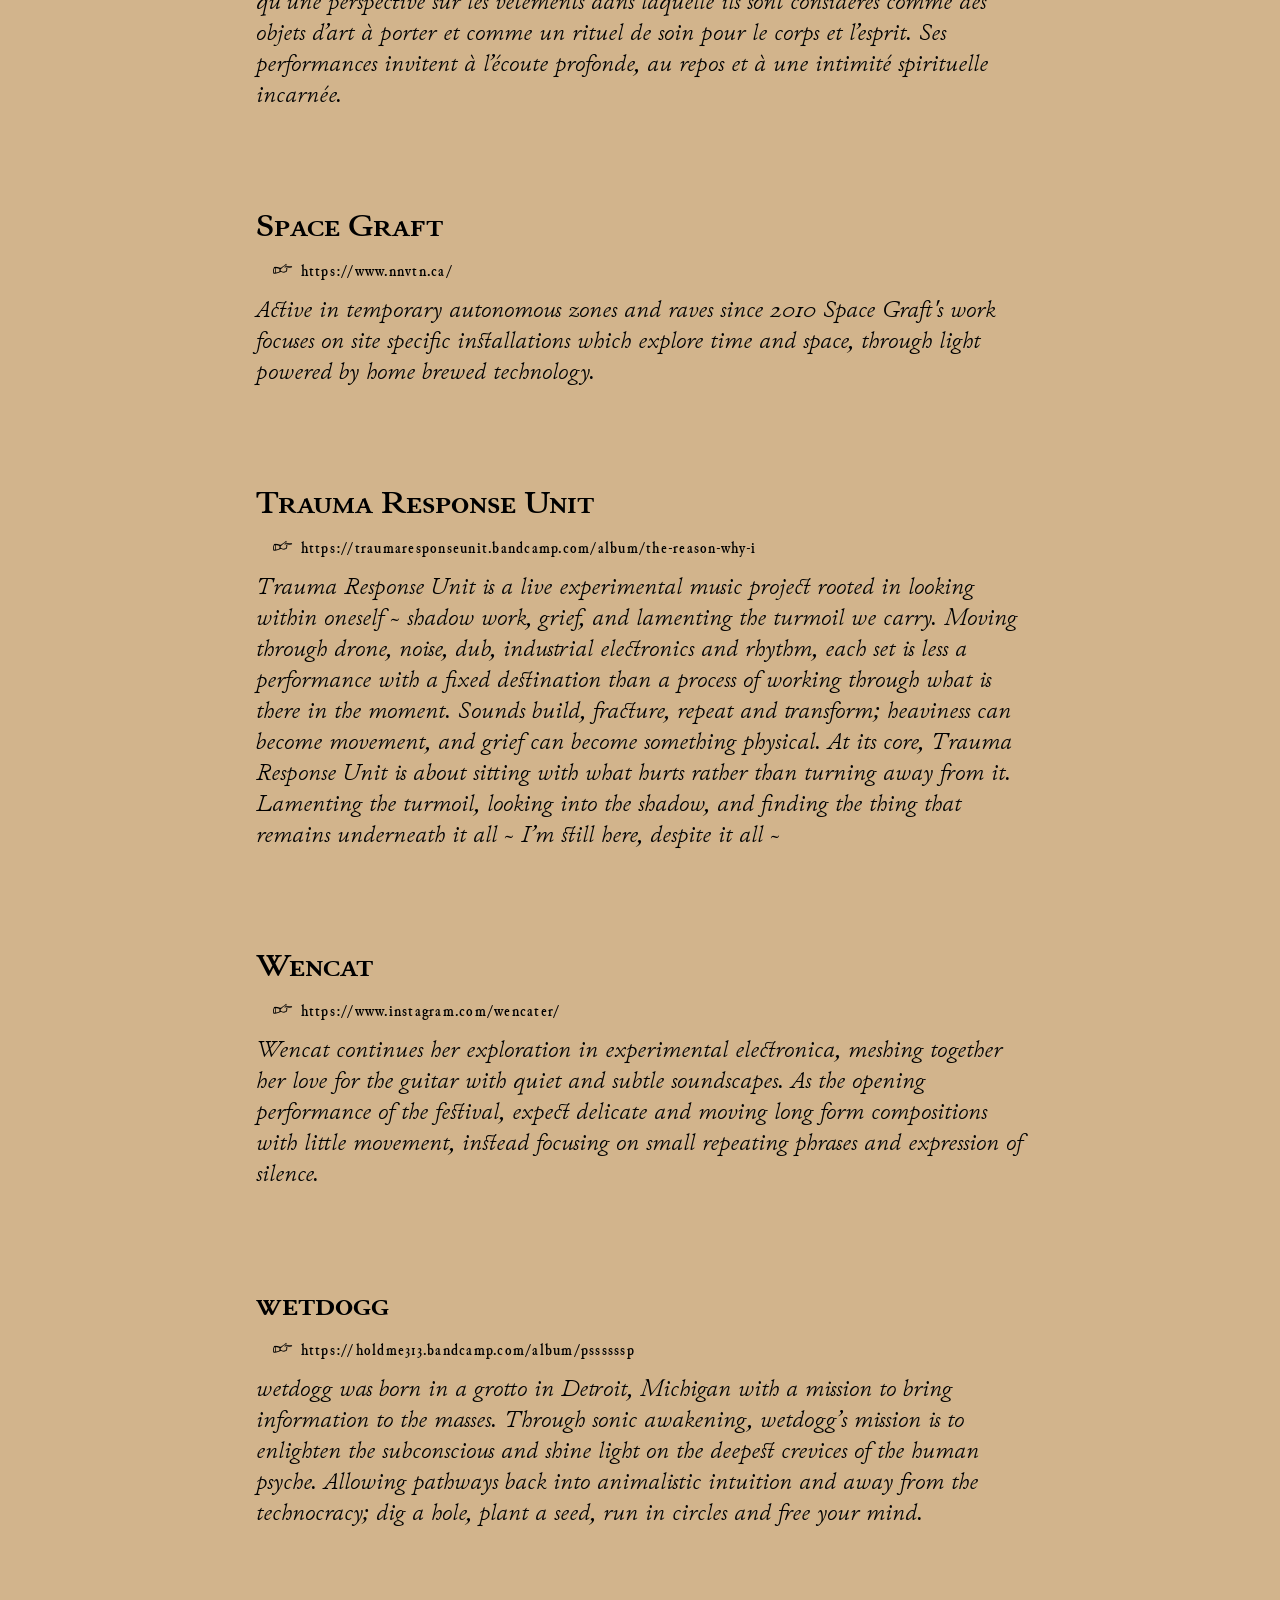
==== commit e02fc93c: "more grid progress" ====
--- a/artists.html
+++ b/artists.html
@@ -85,7 +85,7 @@
 
             <div class="time-label">8<sub>pm</sub></div>
             <a class="cell-link" href="#wencat">Wencat<sup>live</sup></a>
-            <div style="grid-row-end: span 2;">—</div>
+            <div class="cell-link" style="grid-row-end: span 2;">—</div>
 
             <div class="time-label">9<sub>pm</sub></div>
             <a class="cell-link" href="#liuai">Liuai<sup>live</sup></a>
@@ -101,7 +101,7 @@
             <a class="cell-link" href="#dj-hi-chew" style="grid-row-end: span 2;">dj hi chew</a>
 
             <div class="time-label">1<sub>am</sub></div>
-            <div style="grid-row-end: span 3;">—</div>
+            <div class="cell-link" style="grid-row-end: span 3;">—</div>
 
             <div class="time-label">2<sub>am</sub></div>
             <a class="cell-link" href="#mpm10" style="grid-row-end: span 2;">MPM10</a>
@@ -206,8 +206,8 @@
             <div class="grid-header">~ Tilde</div>
 
             <div class="time-label">12<sub>pm</sub></div>
-            <div style="grid-row-end: span 3; grid-column-end: span 2;">—</div>
-            <div>Yoga &amp; Flow — Stella Rae</div>
+            <div class="cell-link" style="grid-row-end: span 3; grid-column-end: span 2;">—</div>
+            <div class="cell-link">Yoga &amp; Flow — Stella Rae</div>
 
             <div class="time-label">1<sub>pm</sub><br><br><br><br></div>
             <div class="cell-link"><a href="#dapapa">Dapapa</a> <sub>b2b</sub> <a href="#boogalo-jones">Boogaloo Jones</a></div>
@@ -216,12 +216,12 @@
             <a class="cell-link" href="#mx-blaire">Mx. Blaire</a>
 
             <div class="time-label">8<sub>pm</sub><br><br></div>
-            <div style="grid-column-end: span 3;">—</div>
+            <div class="cell-link" style="grid-column-end: span 3;">—</div>
 
             <div class="time-label">10<sub>pm</sub></div>
             <a class="cell-link" style="grid-row-end: span 3;" href="#dj-spirit">DJ Spirit</a>
-            <div style="grid-row-end: span 2;">—</div>
-            <div style="grid-row-end: span 13;">—</div>
+            <div class="cell-link" style="grid-row-end: span 2;">—</div>
+            <div class="cell-link" style="grid-row-end: span 13;">—</div>
 
             <div class="time-label">11<sub>pm</sub></div>
 
@@ -240,12 +240,12 @@
             <div class="time-label" style="grid-row-end: span 2;">3<sub>am</sub></div>
             <a class="cell-link" style="grid-row-end: span 2;" href="#malte-leander">Malte Leander<sup>live</sup></a>
 
-            <td rowspan="2"><a class="cell-link" href="#icky-magdala">Icky Magdala<sup>live</sup></a></td>
+            <a class="cell-link" style="grid-row-end: span 2;" href="#icky-magdala">Icky Magdala<sup>live</sup></a>
 
             <div class="time-label" style="grid-row-end: span 2;">4<sub>am</sub></div>
-            <td rowspan="2"><a class="cell-link" href="#kiju">Kiju</a></td>
-
-            <td rowspan="3"><a class="cell-link" href="#claire">Claire <sub>(until close)</sub></a></td>
+            <a class="cell-link" style="grid-row-end: span 2;" href="#kiju">Kiju</a>
+
+            <a class="cell-link" style="grid-row-end: span 3;" href="#claire">Claire <sub>(until close)</sub></a>
 
             <div class="time-label">5<sub>am</sub></div>
             <td rowspan="1"><a class="cell-link" href="#ziryab">Ziryab<sup>hybrid</sup></a></td>
@@ -287,6 +287,29 @@
             <td>—</td>
           </tr>
         </table>
+      </div>
+
+      <div style="overflow-x: auto;">
+        <div class="grid-container" style="grid-template-columns: 64px 1fr 1fr;">
+
+            <div class="empty-item"></div>
+            <div class="grid-header">❦ Hedera</div>
+            <div class="grid-header">~ Tilde</div>
+
+            <div class="time-label">12<sub>pm</sub><br><br><br><br><br><br></div>
+            <div class="cell-link" style="grid-row-end: span 2;">—</div>
+            <a class="cell-link" href="#apt-e">Apt. E</a>
+
+            <div class="time-label">4<sub>pm</sub><br><br></div>
+            <a class="cell-link" style="grid-row-end: span 3;" href="#snplo-dj-frog">SnPLO + DJ Frog <sub>(until close)</sub></a>
+
+            <div class="time-label">6<sub>pm</sub></div>
+            <a class="cell-link" href="#trauma-response-unit">Trauma Response Unit<sup>live</sup></a>
+
+            <div class="time-label">7<sub>pm</sub><br><br><br><br><br><br></div>
+            <div class="cell-link">—</div>
+
+        </div>
       </div>
 
       <div class="ornm">
--- a/main.css
+++ b/main.css
@@ -346,13 +346,21 @@
 
 
     .grid-container > div, .grid-container > .cell-link {
+
+
+        text-align: center;
+
+        display: block;
+        padding: 12px;
+
+        vertical-align: middle;
+
+        box-sizing: border-box;
+    }
+
+    .grid-container > .cell-link {
         border-left:solid black 1px;
         border-top:solid black 1px;
-
-        text-align: center;
-
-        display: block;
-        padding: 12px;
     }
 
 
@@ -387,6 +395,7 @@
 
     .grid-header {
         border-top:none;
+        border-left:solid black 1px;
 
         font-style: normal;
         font-weight: 700;
@@ -395,6 +404,7 @@
     }
 
     .time-label {
+        border-top:solid black 1px;
         font-style: normal;
         font-weight: 700;
         font-stretch: 125%;
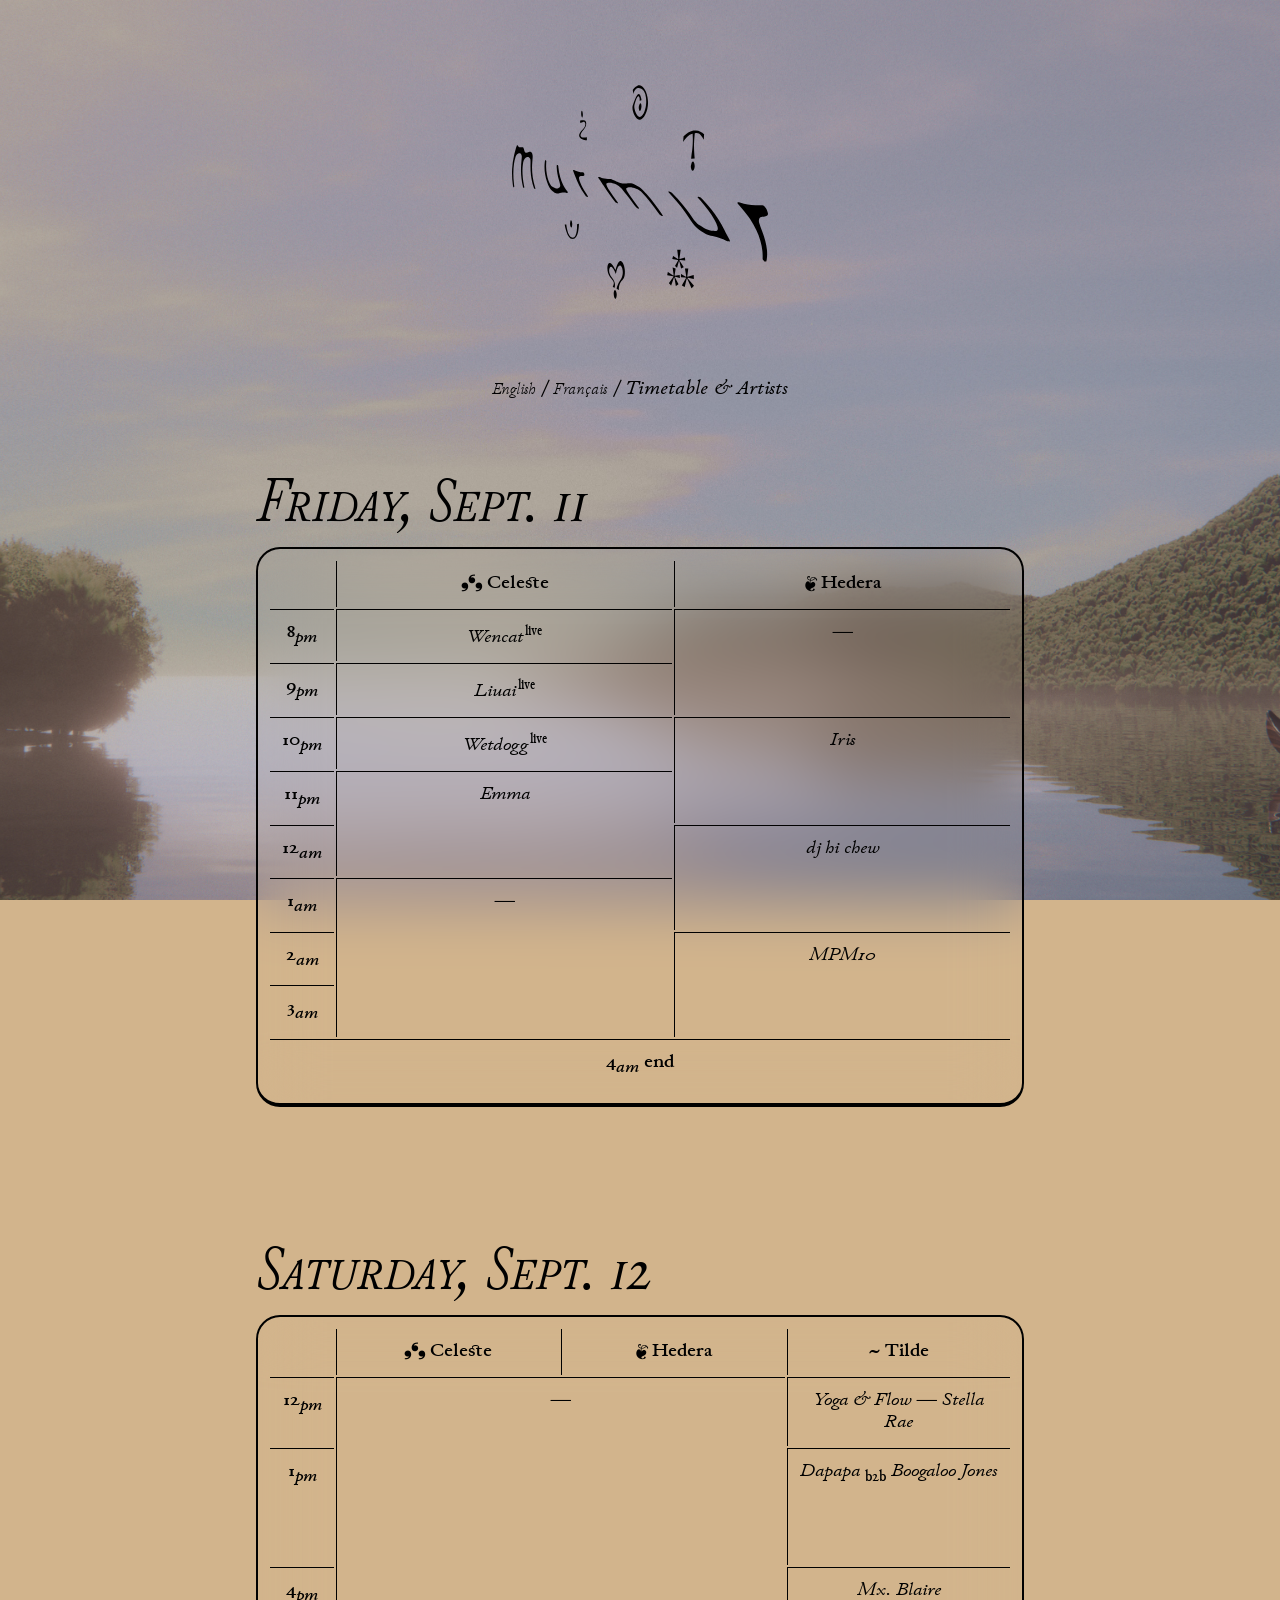
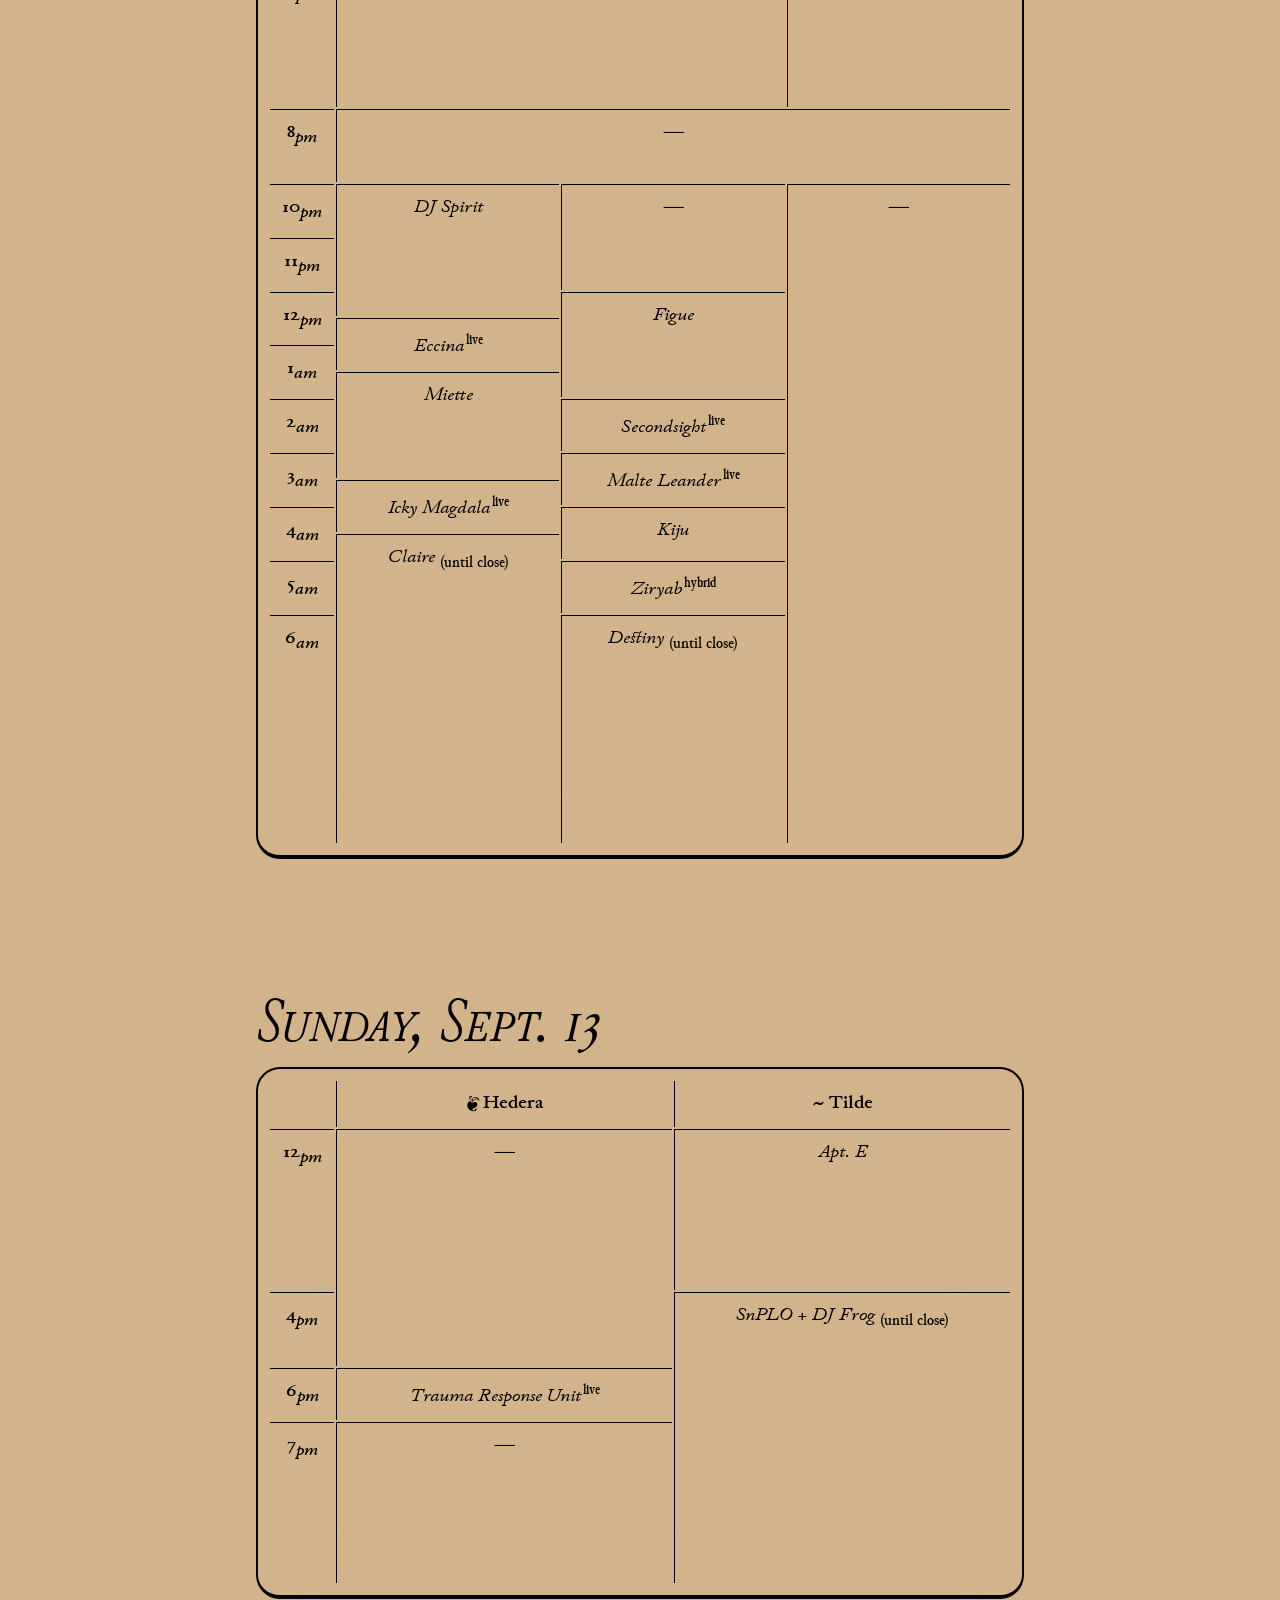
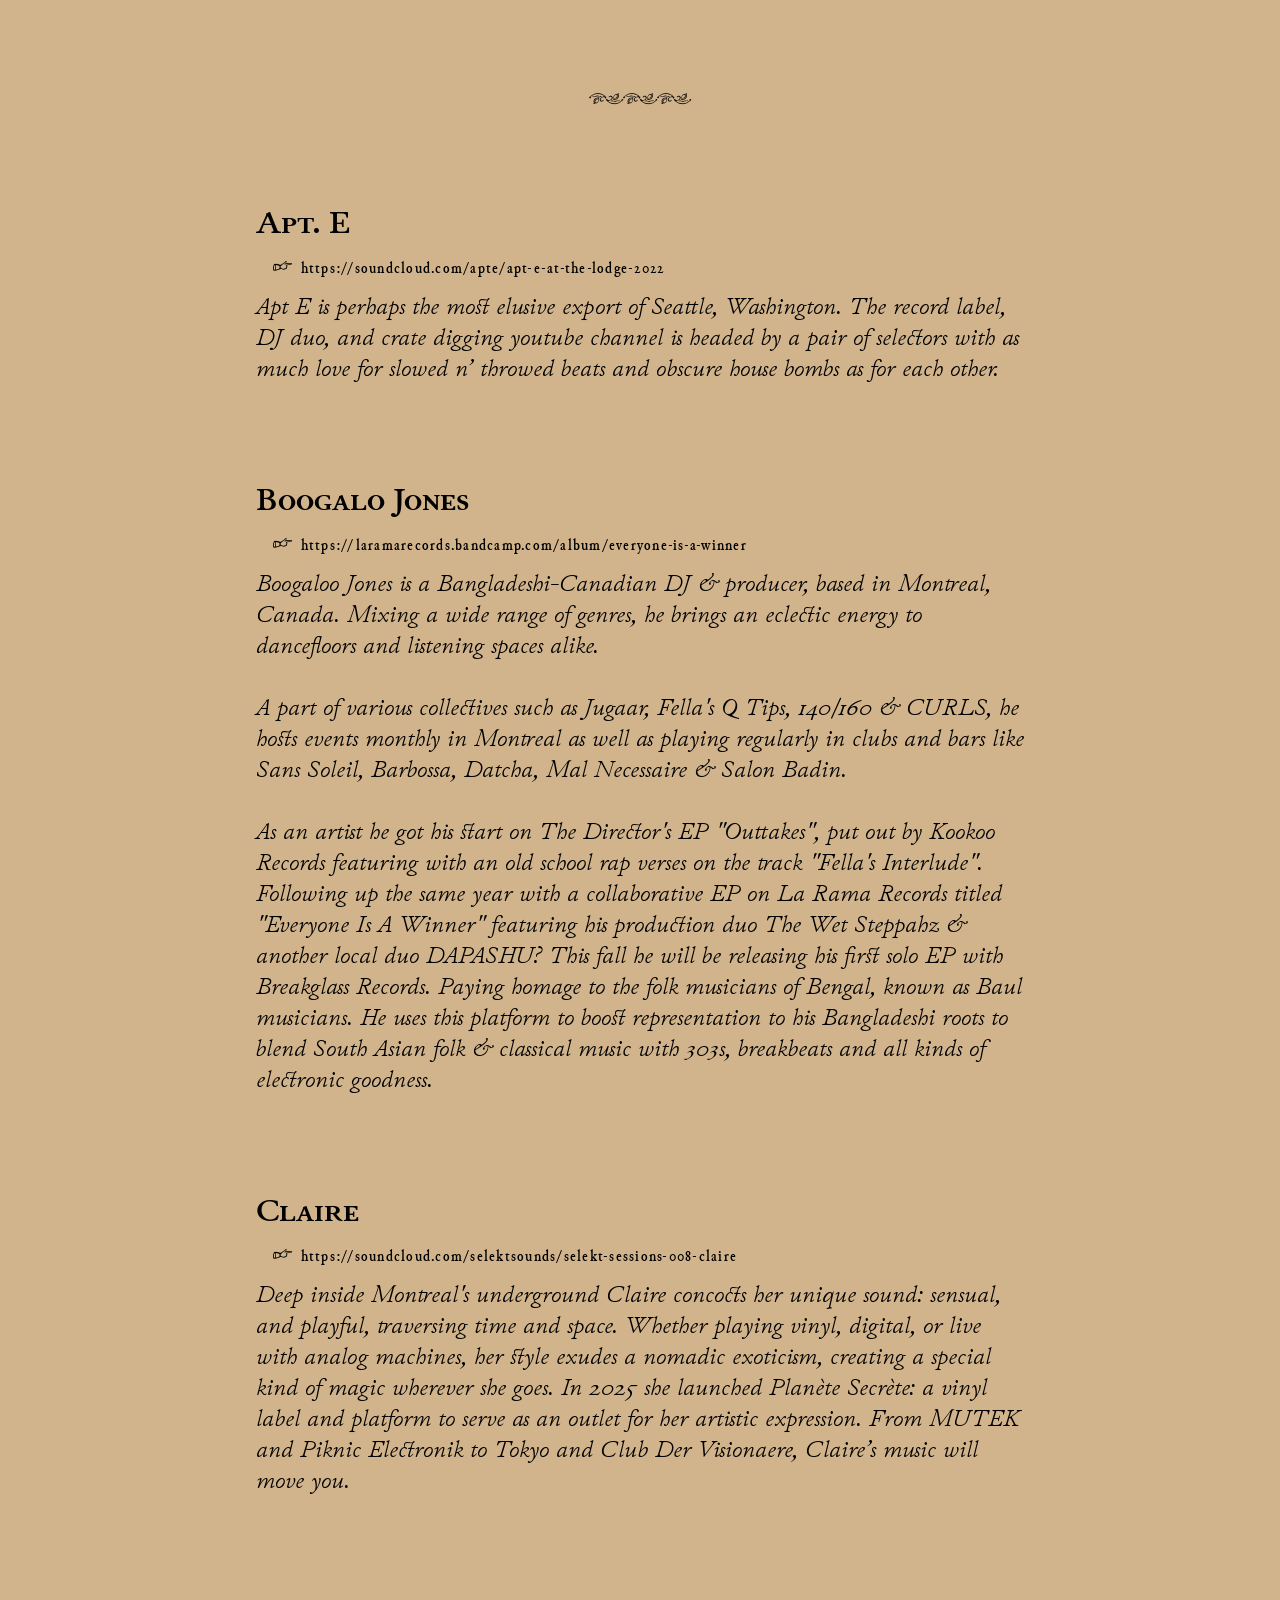
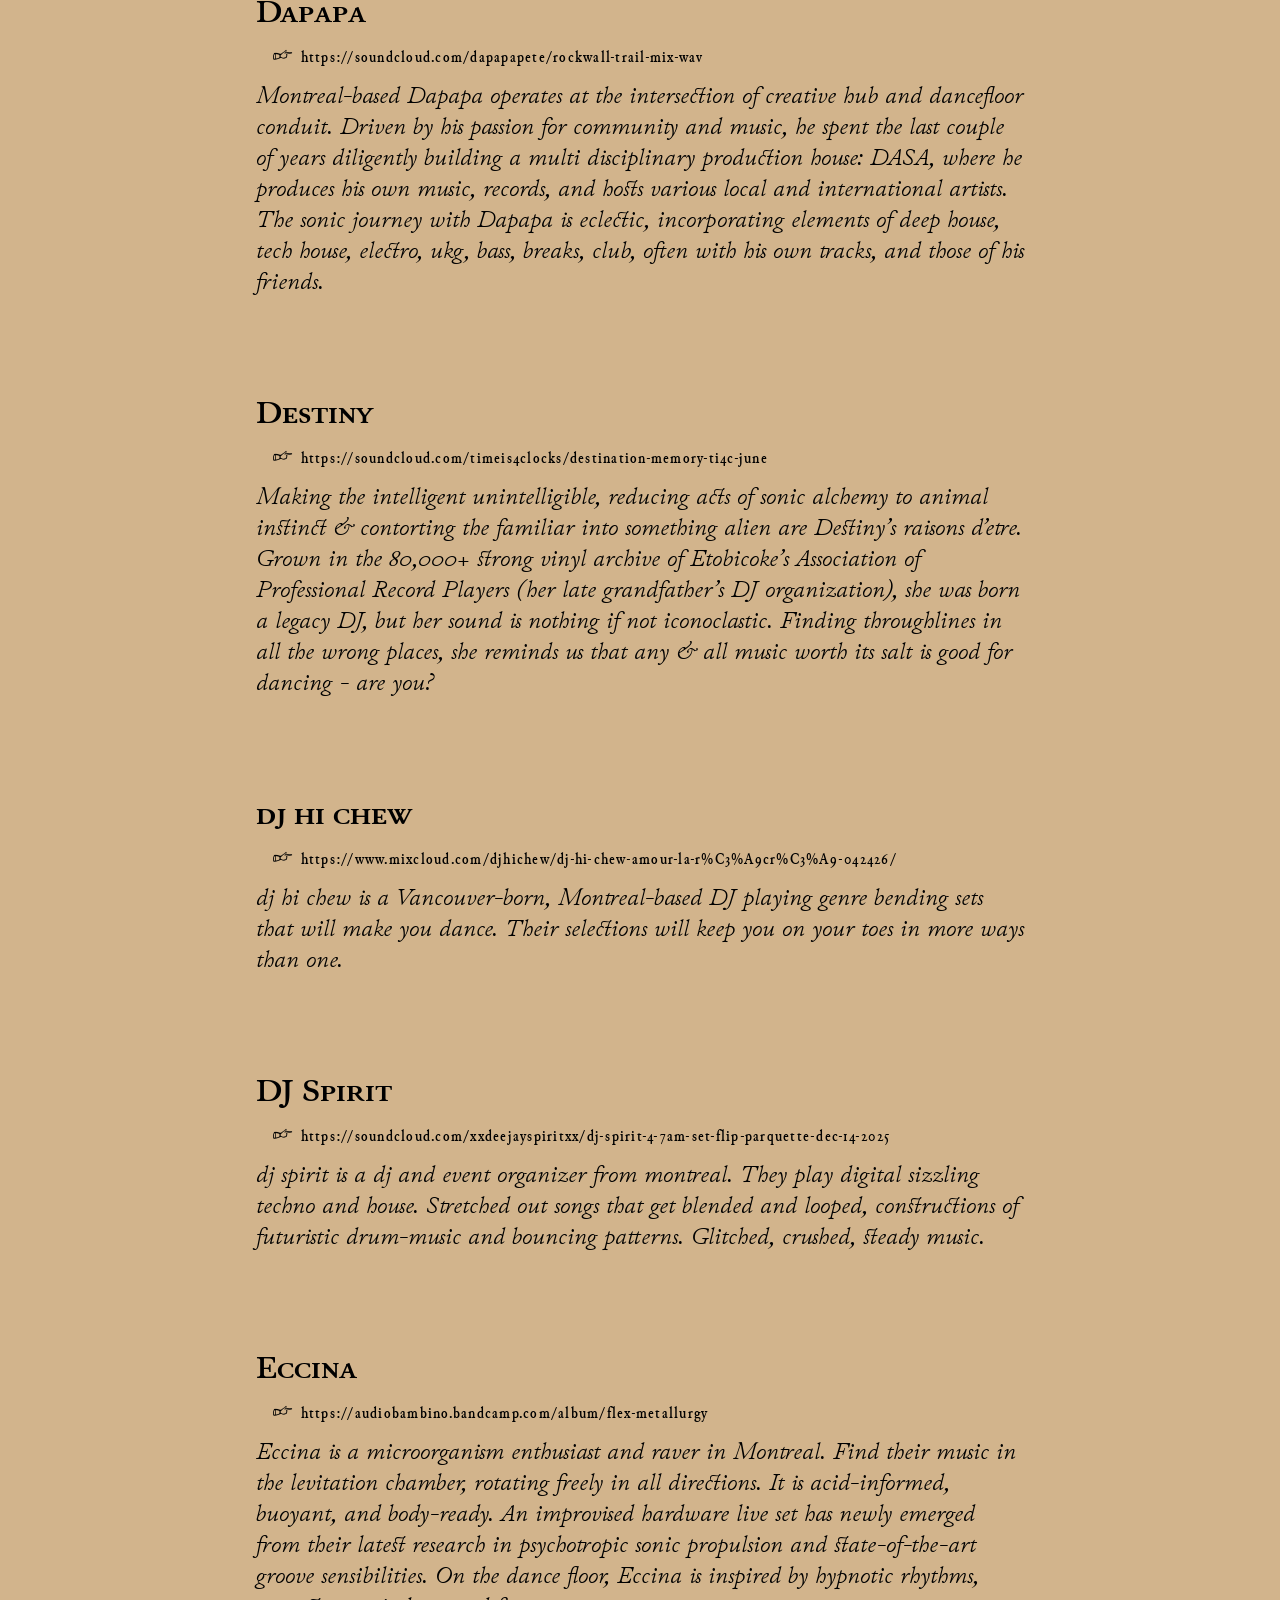
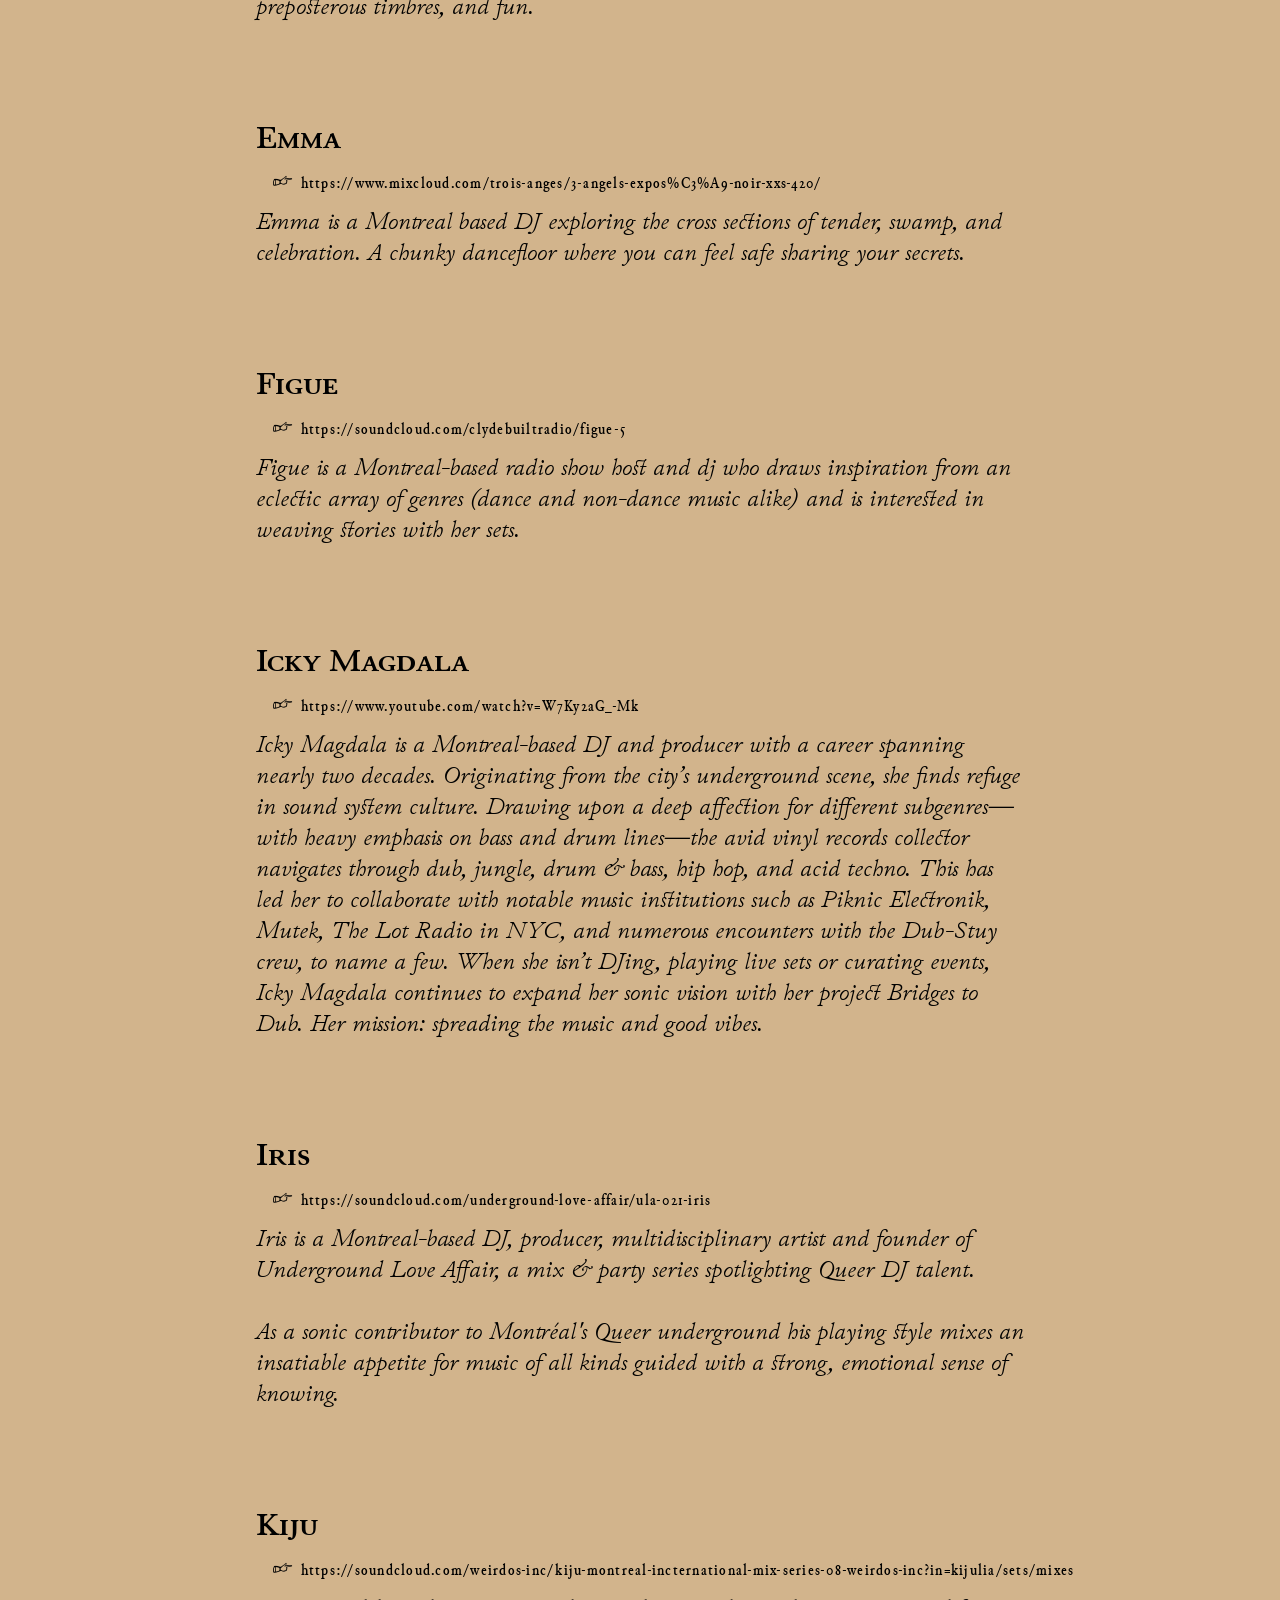
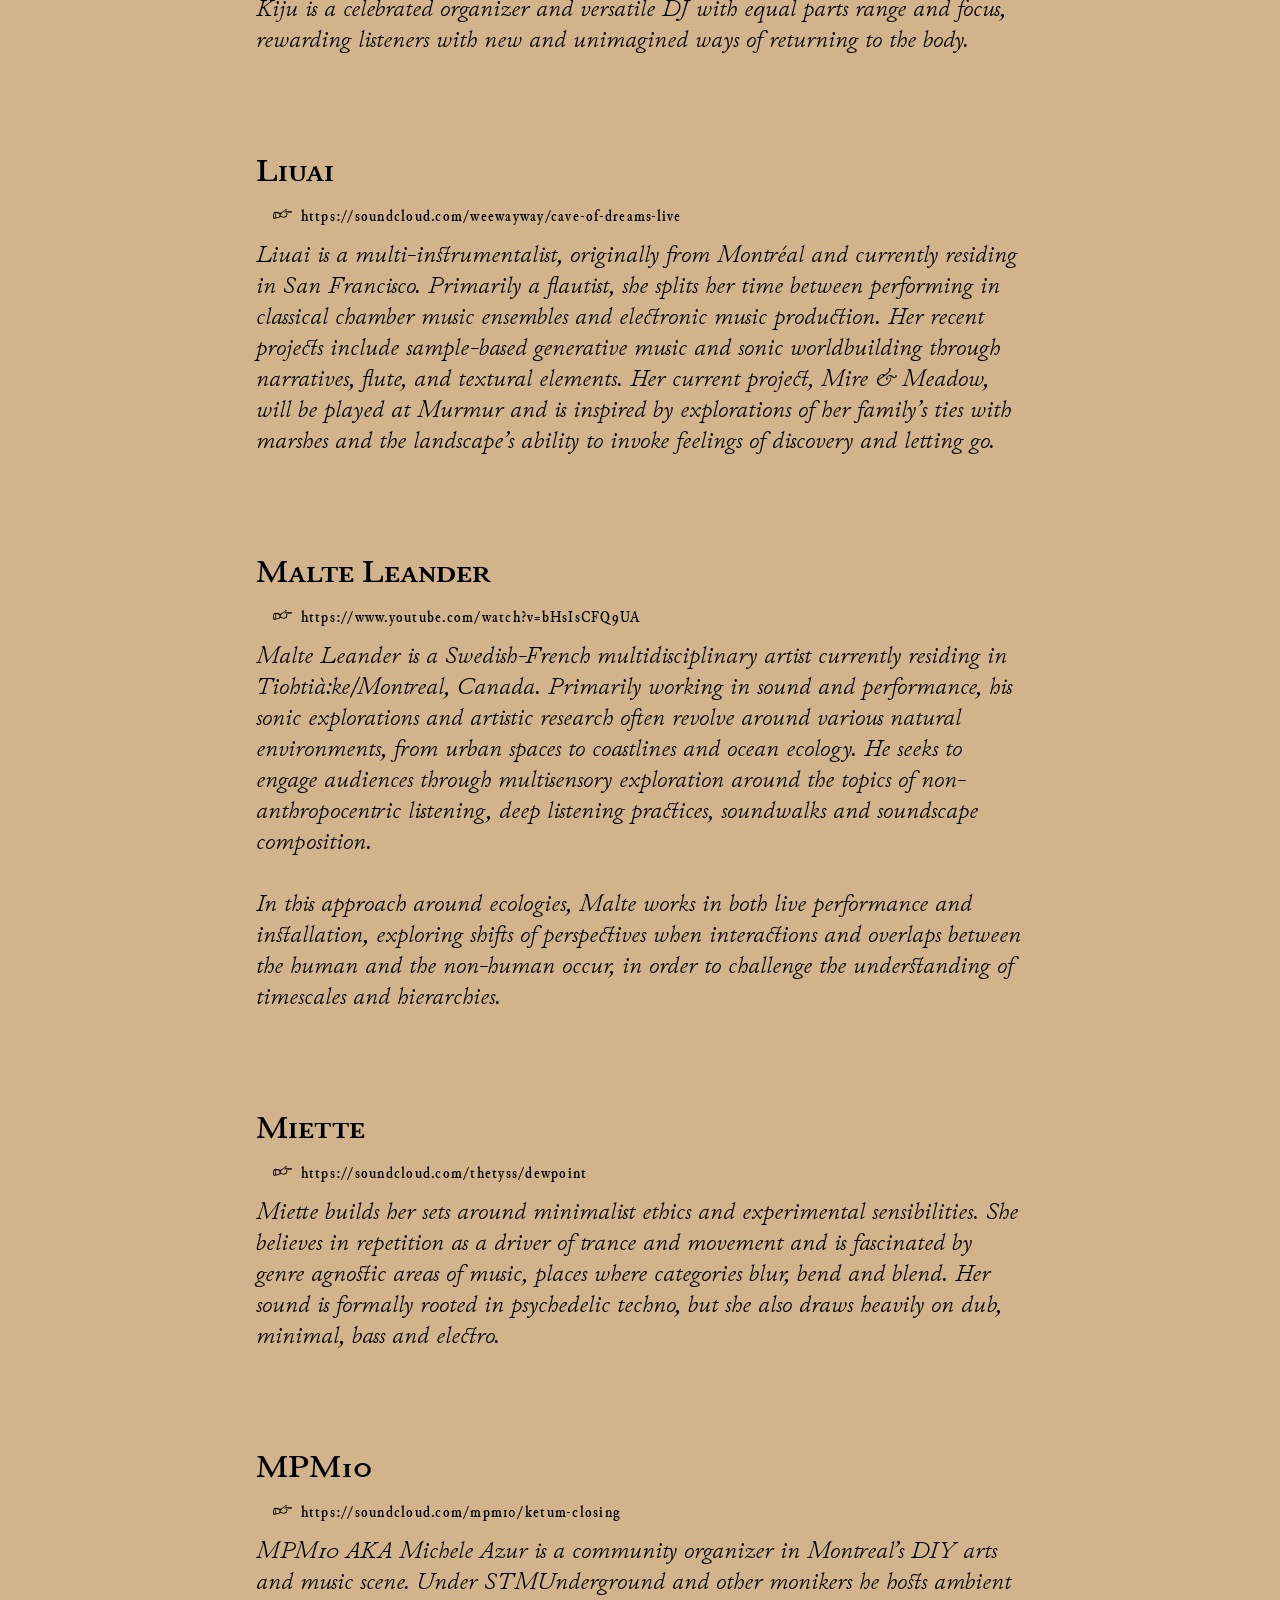
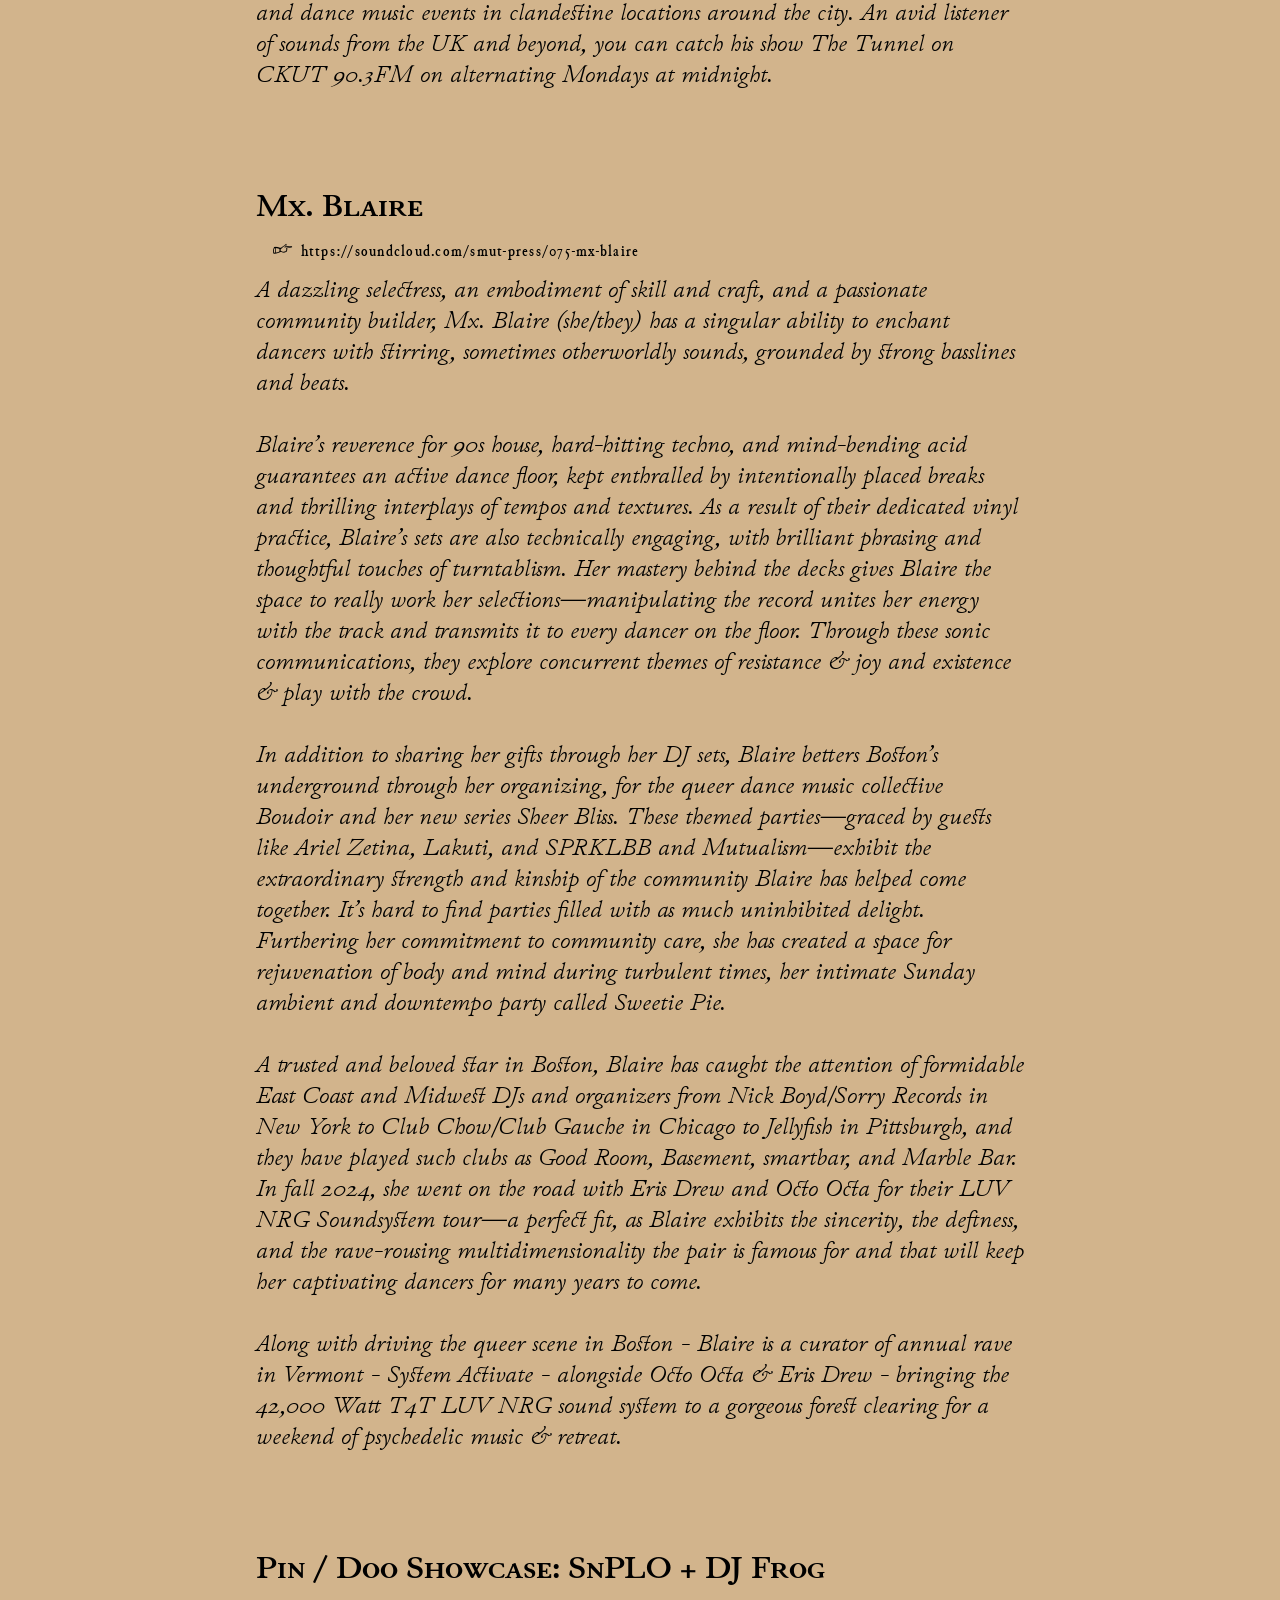
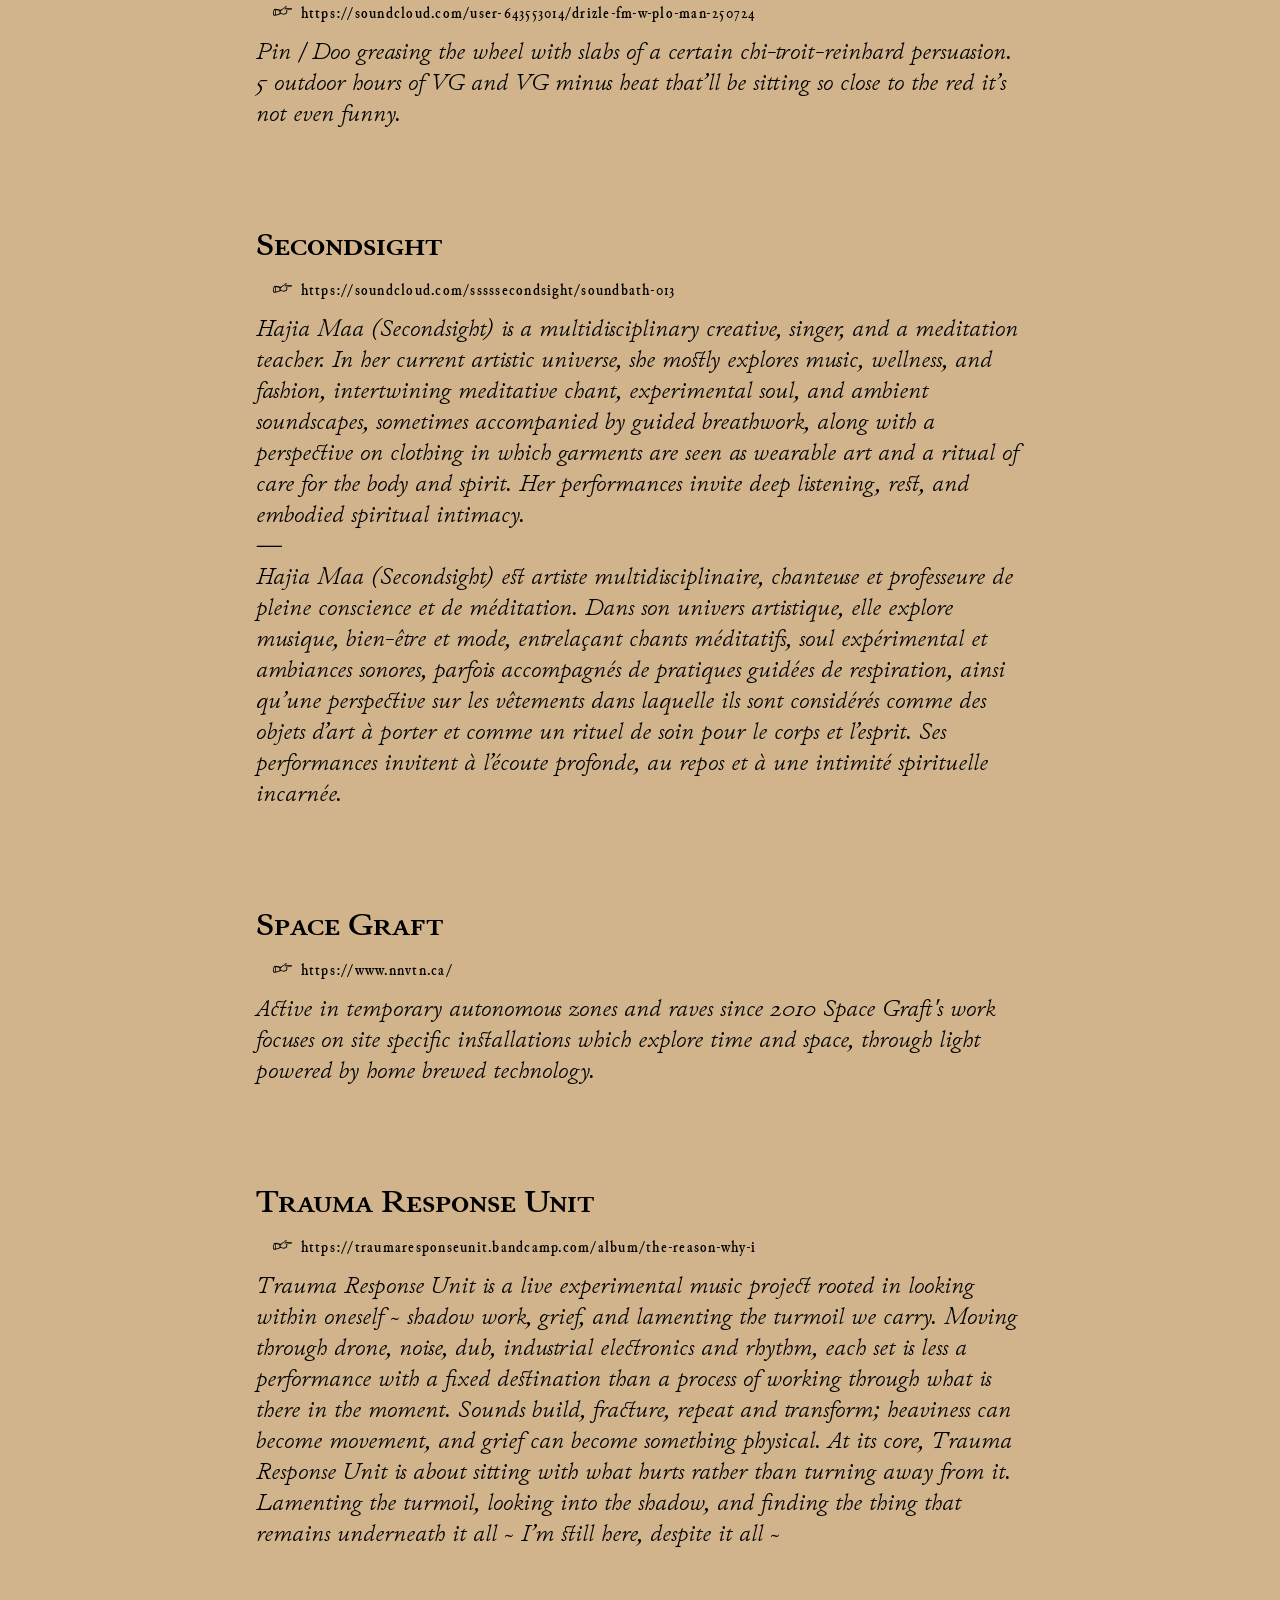
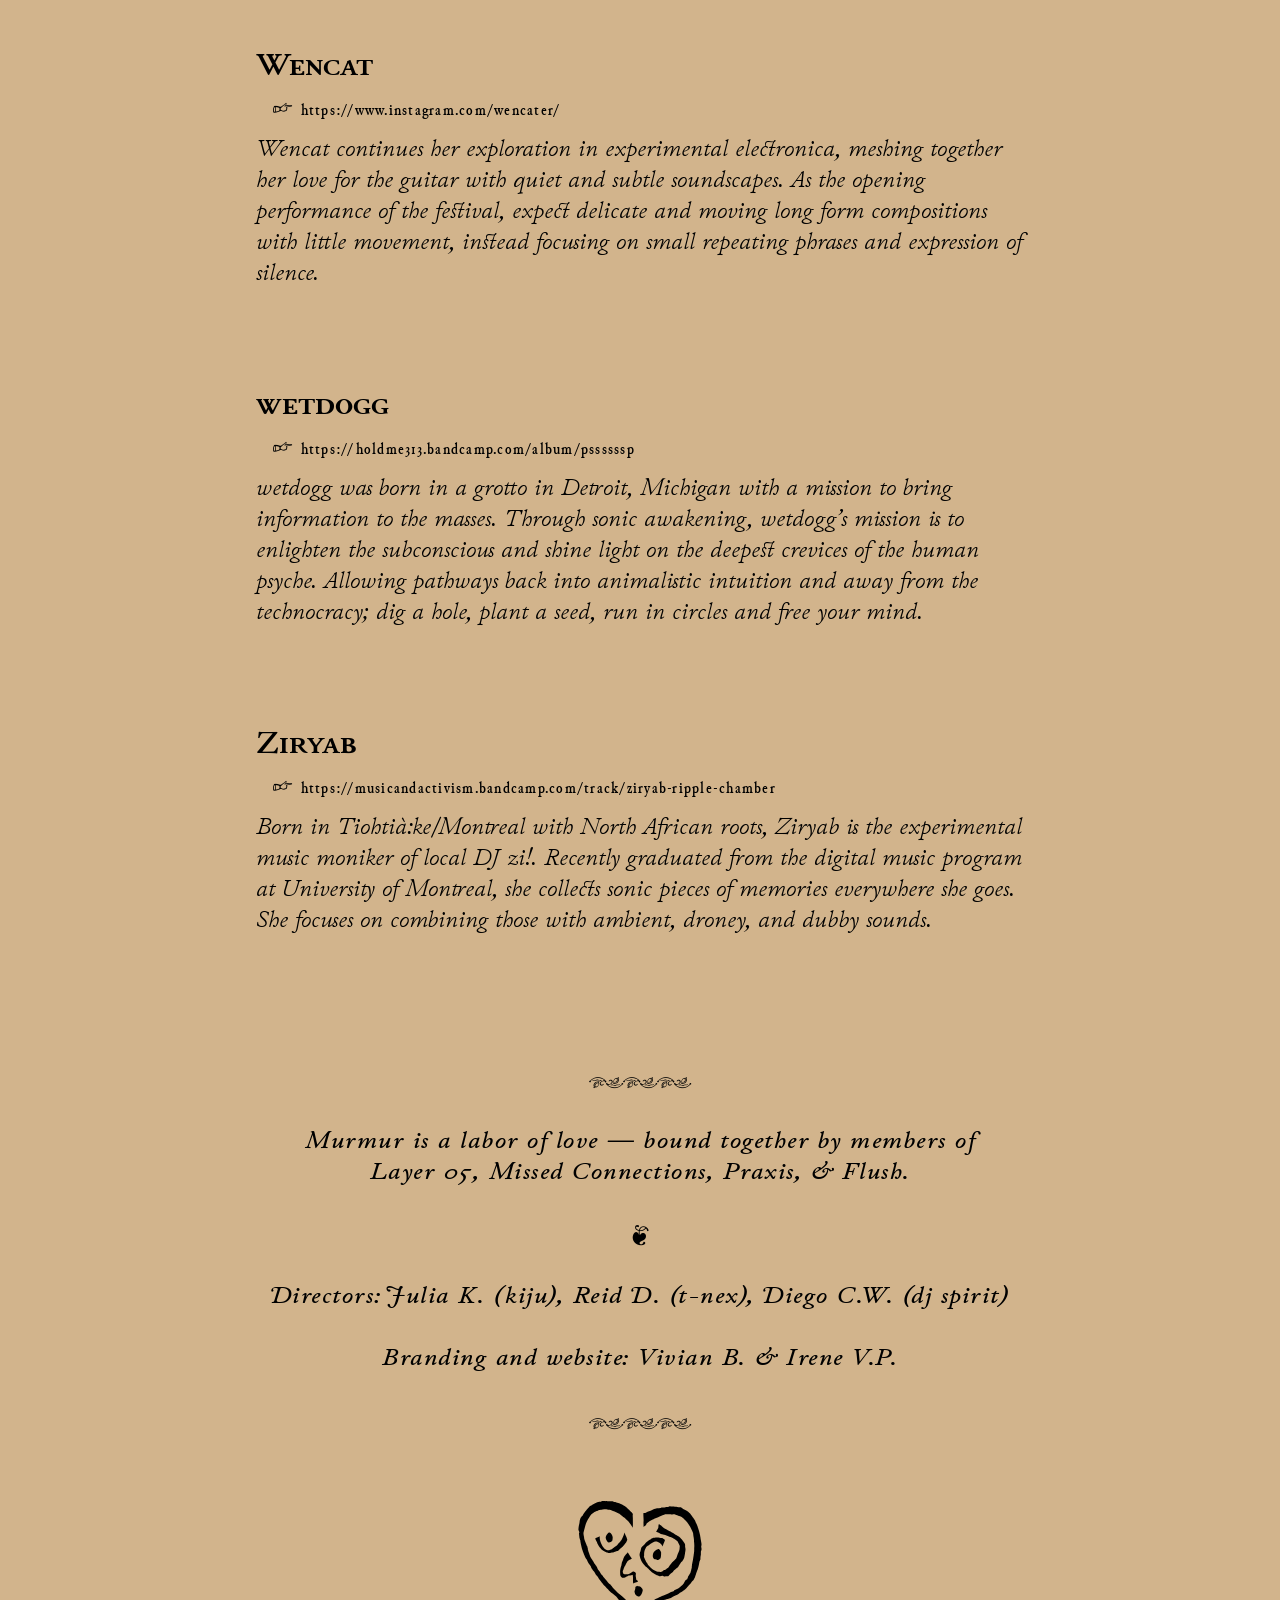
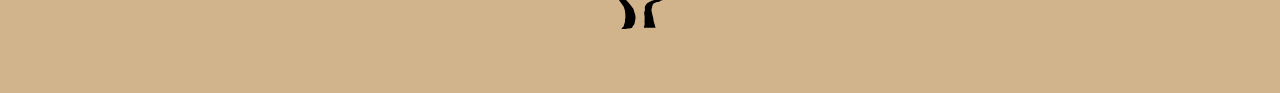
==== commit fedc7771: "finished grid" ====
--- a/artists.html
+++ b/artists.html
@@ -29,7 +29,7 @@
 
       <div class="heading">Friday, Sept. 11</div>
 
-
+<!--
       <div style="overflow-x: auto;">
         <table>
           <tr>
@@ -75,7 +75,7 @@
           </tr>
         </table>
       </div>
-
+-->
 
       <div style="overflow-x: auto;">
         <div class="grid-container" style="grid-template-columns: 64px 1fr 1fr;">
@@ -119,7 +119,7 @@
 
       <div class="heading">Saturday, Sept. 12</div>
 
-
+<!--
       <div style="overflow-x: auto;">
         <table>
           <tr>
@@ -196,6 +196,7 @@
 
         </table>
       </div>
+      -->
 
        <div style="overflow-x: auto;">
         <div class="grid-container" style="grid-template-columns: 64px 1fr 1fr 1fr;">
@@ -261,7 +262,7 @@
 
       <div class="heading">Sunday, Sept. 13</div>
 
-
+<!--
       <div style="overflow-x: auto;">
         <table>
           </tr>
@@ -288,6 +289,7 @@
           </tr>
         </table>
       </div>
+      -->
 
       <div style="overflow-x: auto;">
         <div class="grid-container" style="grid-template-columns: 64px 1fr 1fr;">
